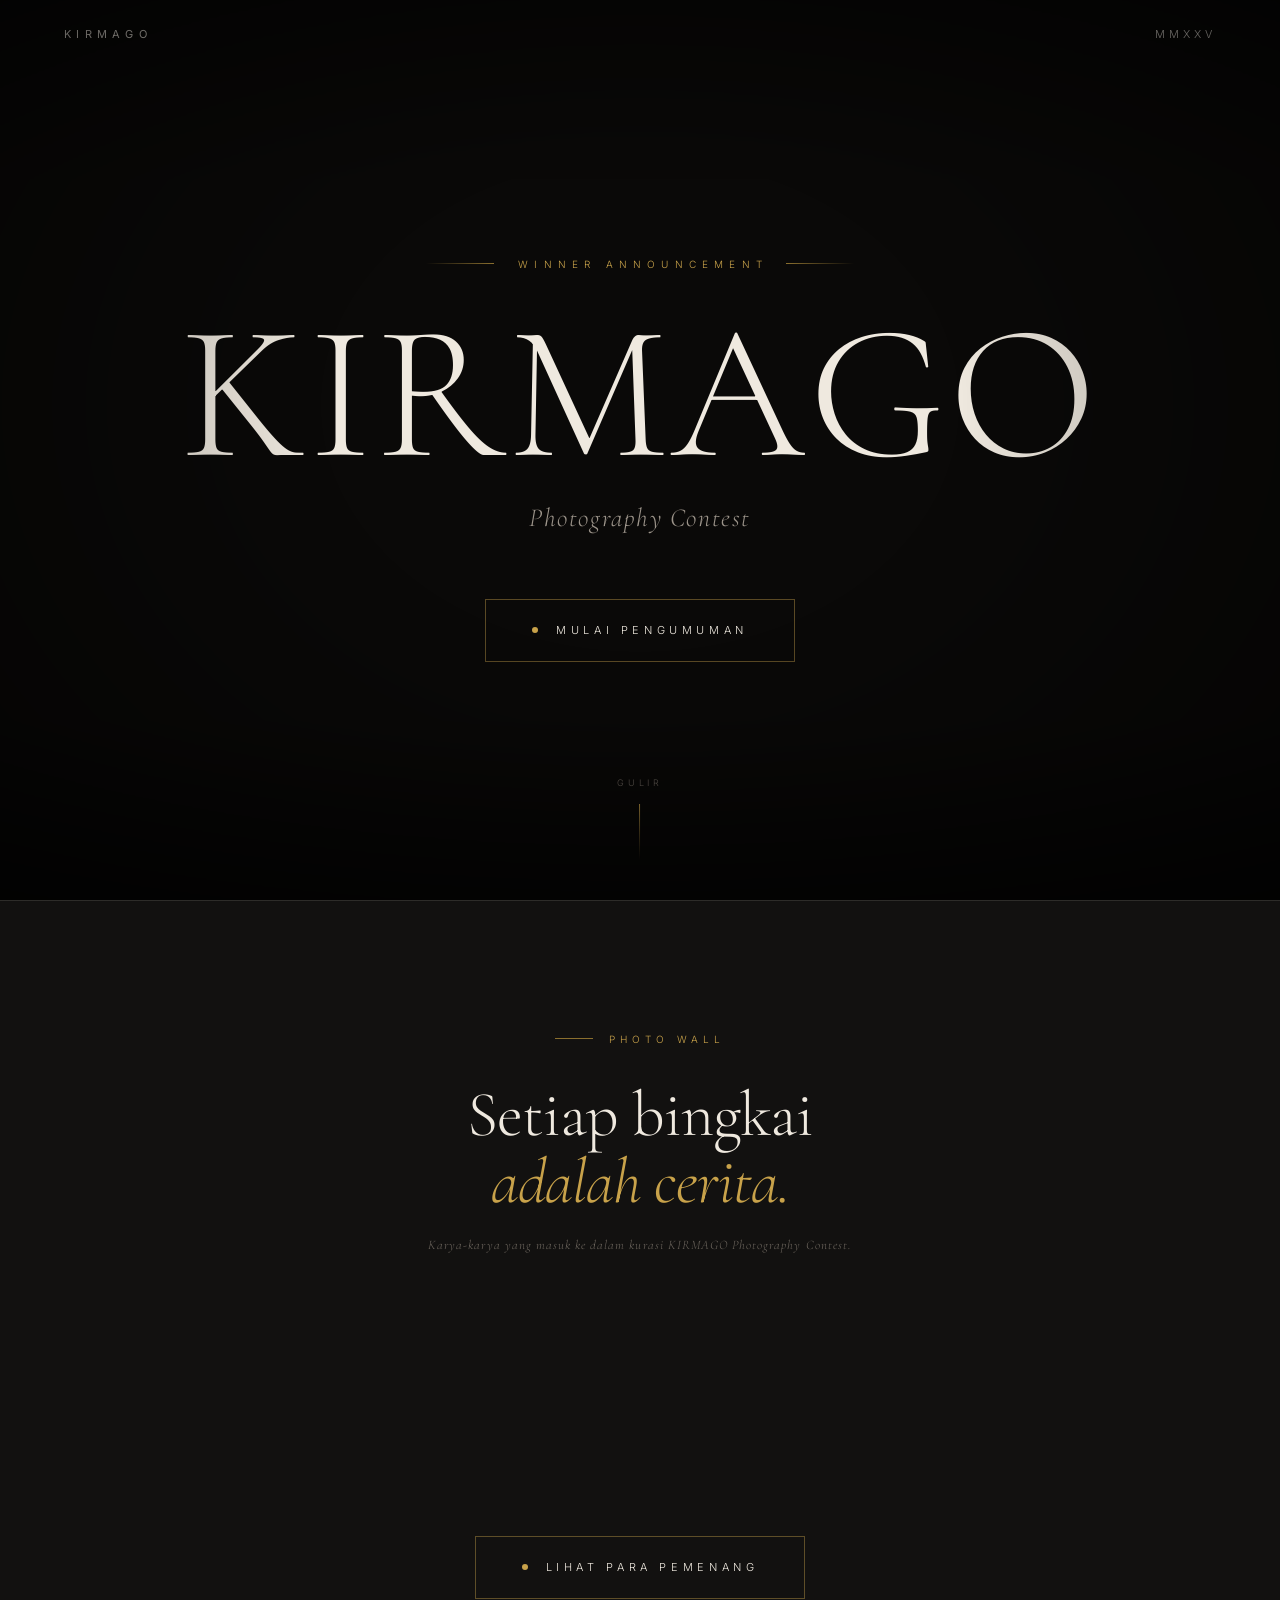
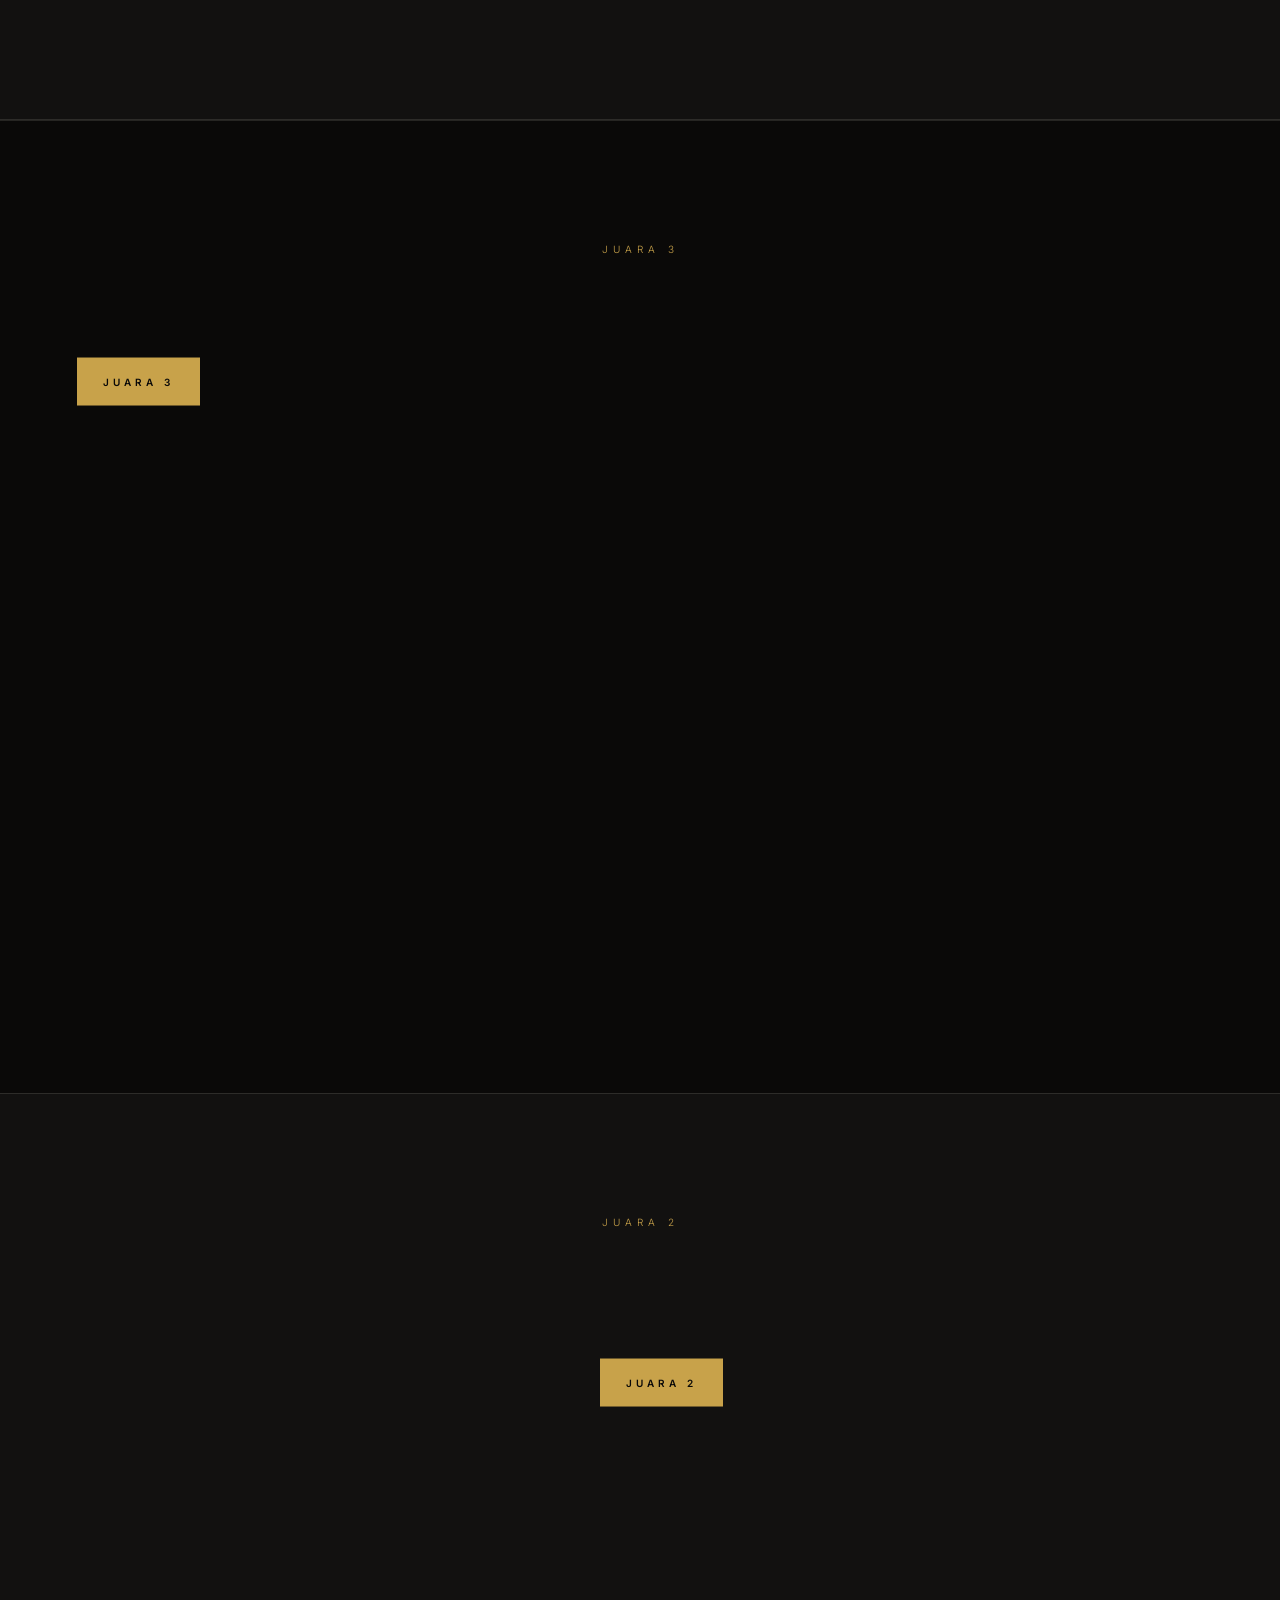
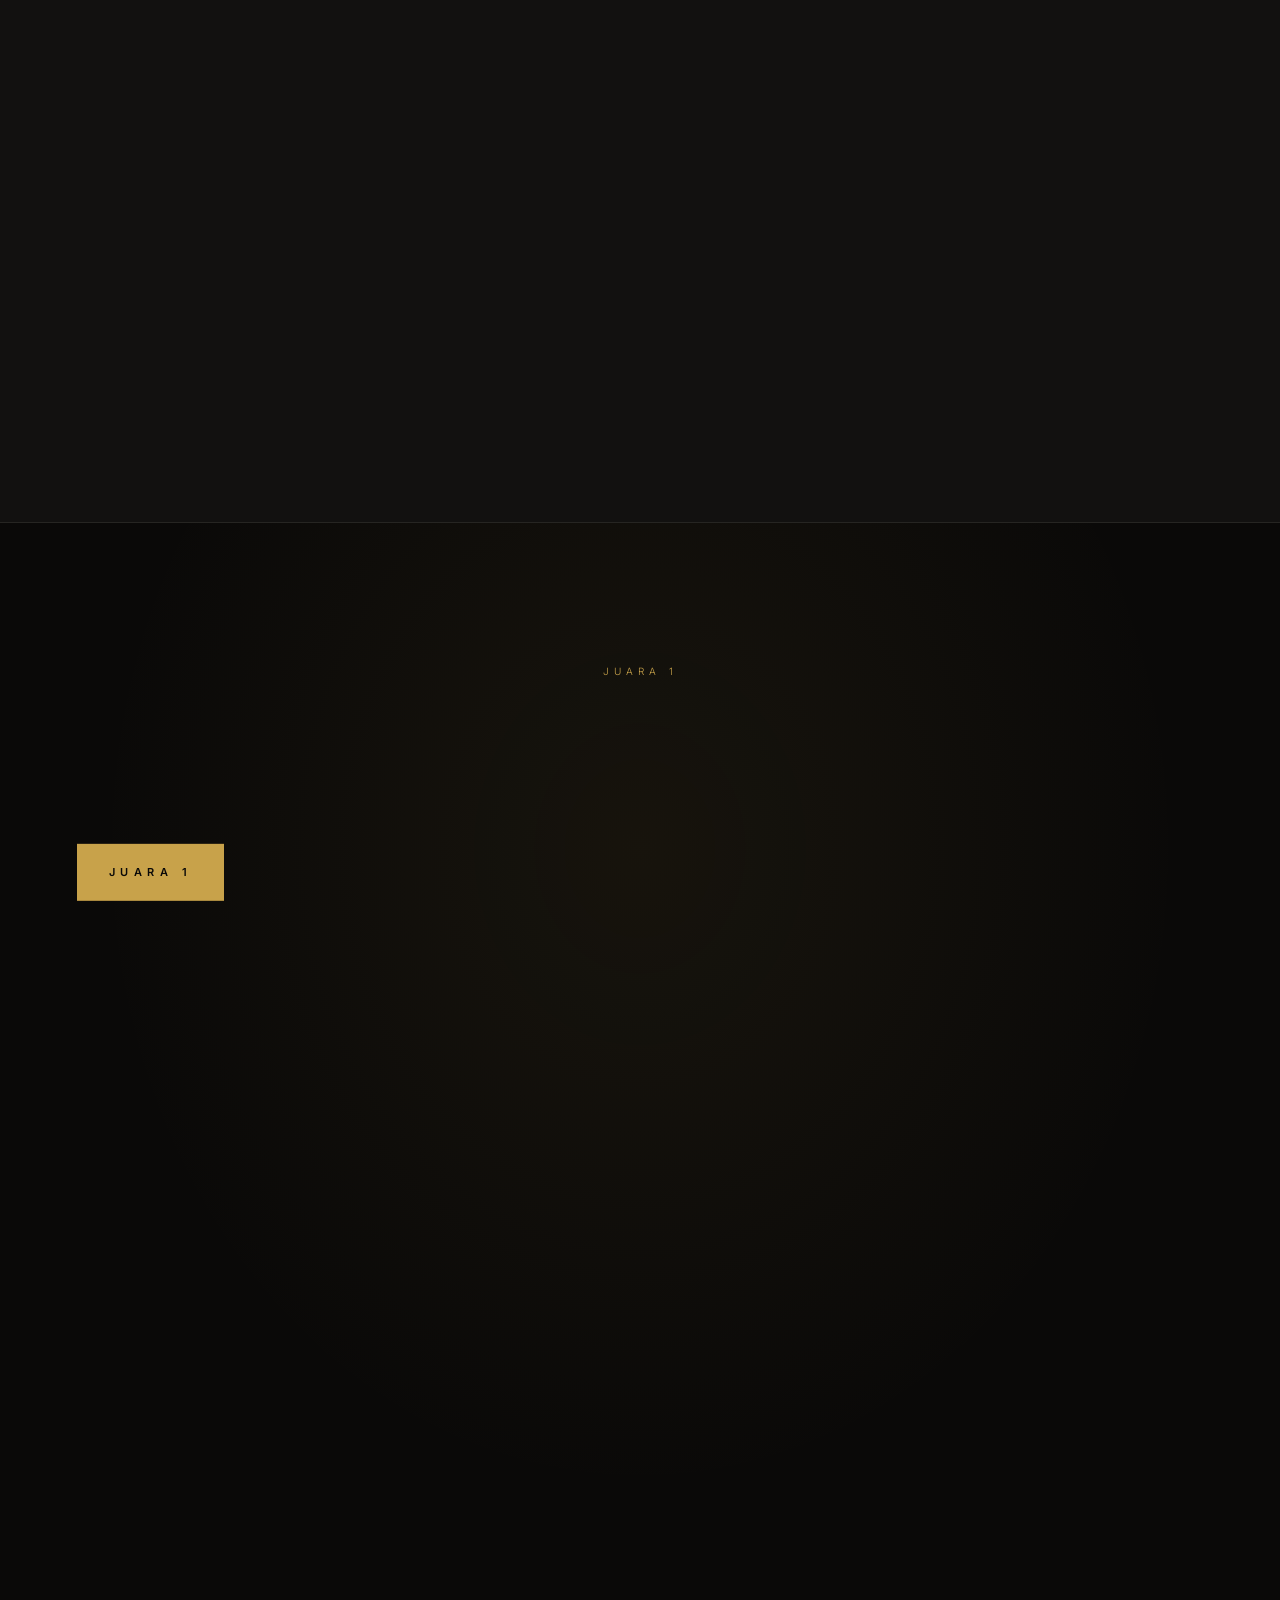
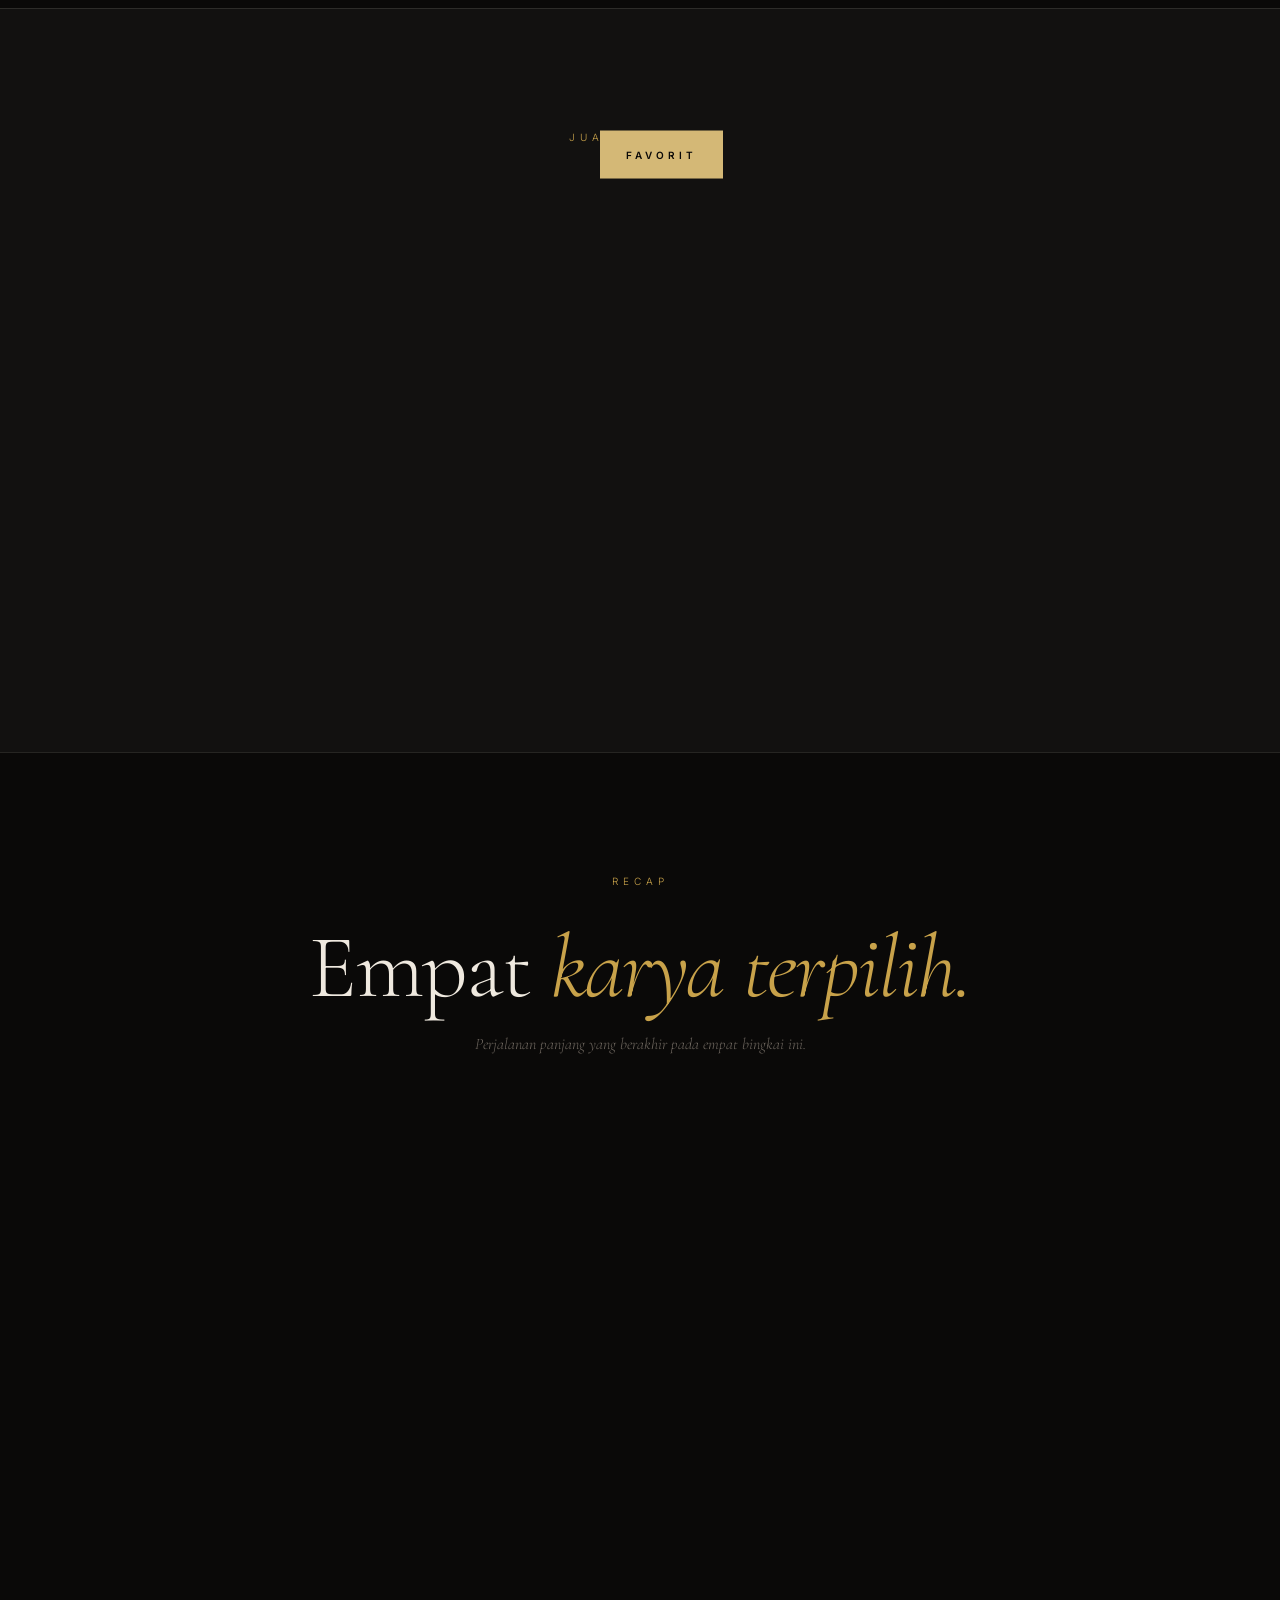
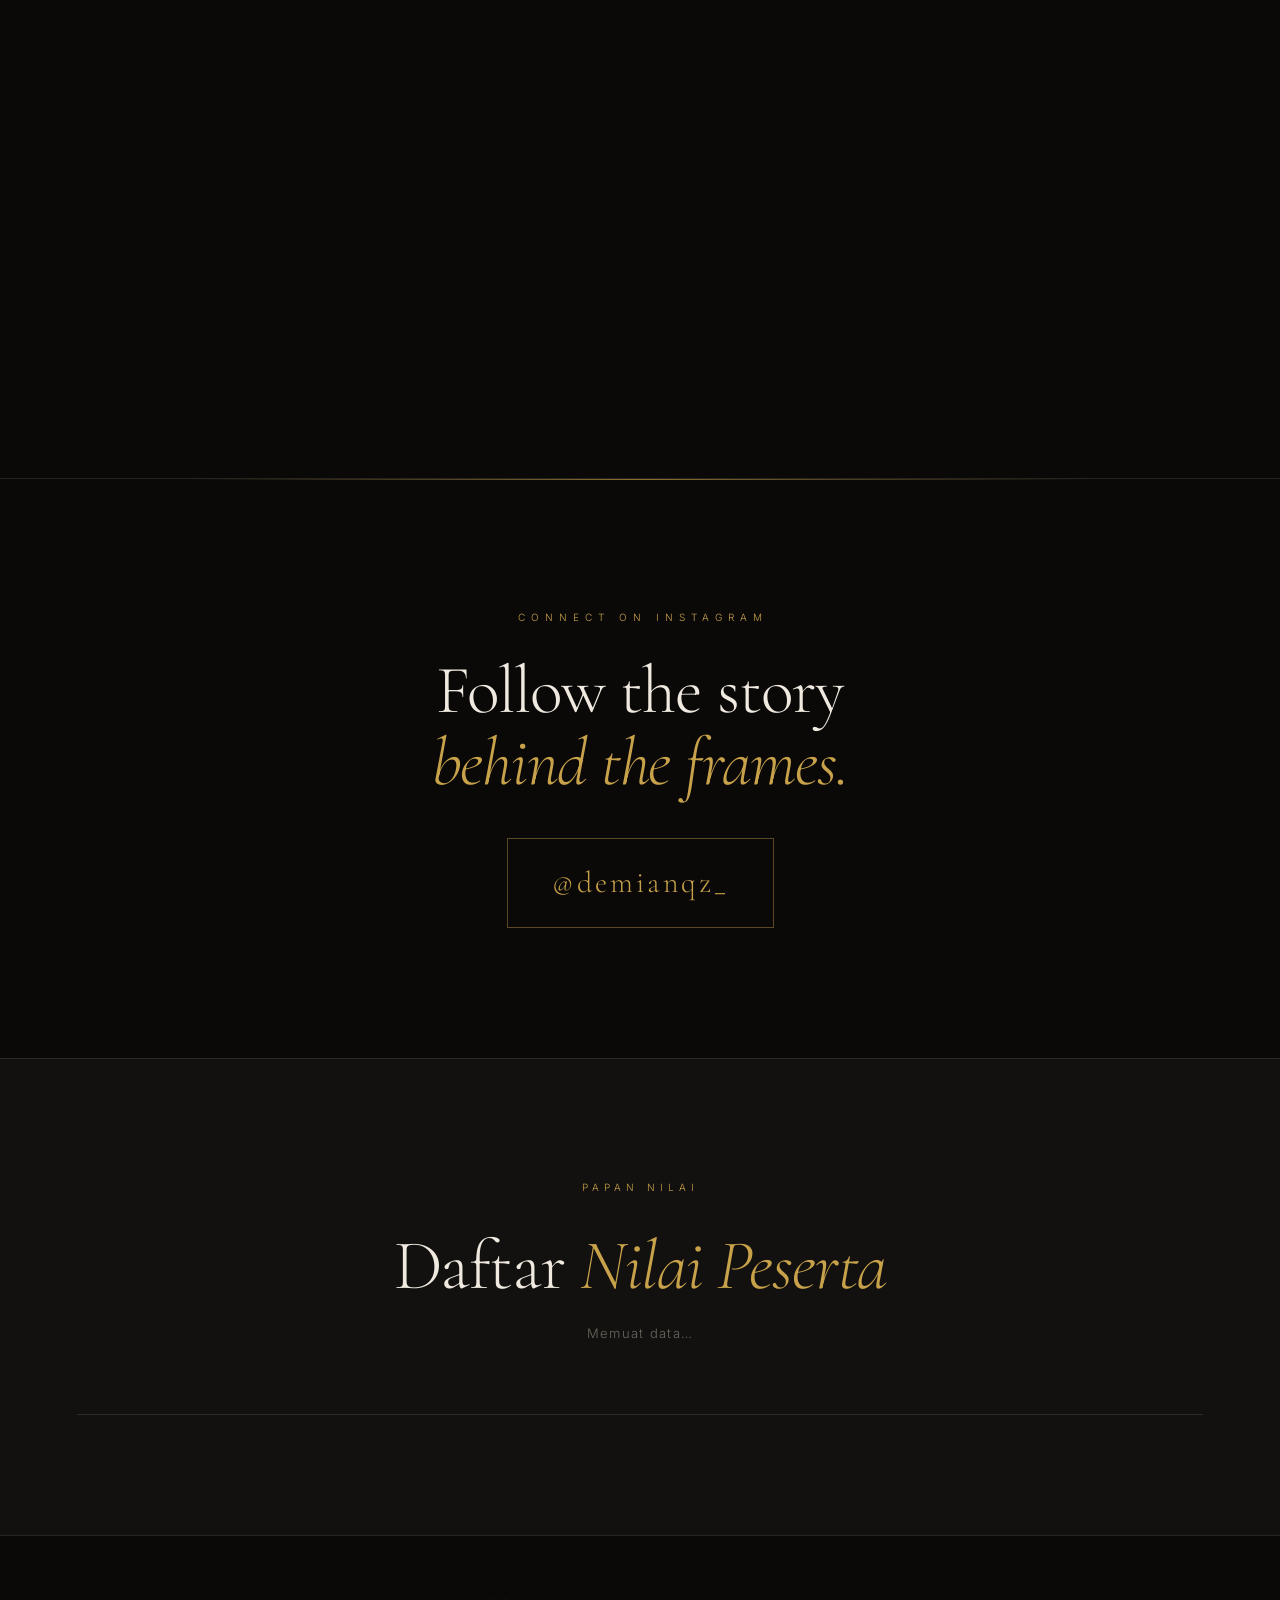
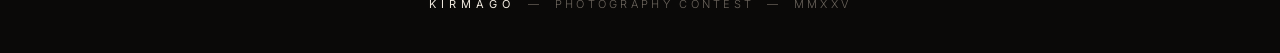
==== index.html @ 15b9a7e7 "Update index.html" ====
<!DOCTYPE html>
<html lang="id">
<head>
<meta charset="UTF-8">
<meta name="viewport" content="width=device-width, initial-scale=1.0">
<title>KIRMAGO Photography Contest — Winner Announcement</title>
<meta name="description" content="Pengumuman pemenang KIRMAGO Photography Contest.">
<link rel="preconnect" href="https://fonts.googleapis.com">
<link rel="preconnect" href="https://fonts.gstatic.com" crossorigin>
<link href="https://fonts.googleapis.com/css2?family=Cormorant+Garamond:ital,wght@0,300;0,400;0,500;0,600;1,300;1,400&family=Inter:wght@200;300;400;500&display=swap" rel="stylesheet">
<link rel="stylesheet" href="style.css">
</head>
<body>

<div class="progress" id="progress"></div>
<div class="vignette"></div>
<div class="grain"><canvas id="grainCanvas"></canvas></div>

<nav class="nav">
  <span class="nav__brand">Kirmago</span>
  <span class="nav__year">MMXXV</span>
</nav>

<!-- ============ HERO ============ -->
<header class="hero" id="hero">
  <div class="hero__bg">
    <img id="heroBg" src="" alt="" data-fallback>
  </div>
  <div class="hero__content">
    <div class="hero__kicker">Winner Announcement</div>
    <h1 class="hero__title">
      <span>K</span><span>I</span><span>R</span><span>M</span><span>A</span><span>G</span><span>O</span>
    </h1>
    <p class="hero__sub">Photography Contest</p>
    <button class="hero__cta" id="startBtn" type="button">
      <span class="hero__cta-dot"></span>
      Mulai Pengumuman
    </button>
  </div>
  <div class="hero__scroll">
    <span>Gulir</span>
    <div class="hero__scroll-line"></div>
  </div>
</header>

<!-- ============ PHOTO WALL ============ -->
<section class="photo-wall" id="photo-wall">
  <div class="photo-wall__head">
    <div class="eyebrow">Photo Wall</div>
    <h2>Setiap bingkai<br><em>adalah cerita.</em></h2>
    <p class="photo-wall__sub">Karya-karya yang masuk ke dalam kurasi KIRMAGO Photography Contest.</p>
  </div>

  <div class="photo-wall__rows">
    <div class="photo-wall__row photo-wall__row--left" id="row1"></div>
    <div class="photo-wall__row photo-wall__row--right" id="row2"></div>
    <div class="photo-wall__row photo-wall__row--left photo-wall__row--slow" id="row3"></div>
  </div>

  <div class="photo-wall__cta">
    <button class="hero__cta" id="continueBtn" type="button">
      <span class="hero__cta-dot"></span>
      Lihat Para Pemenang
    </button>
  </div>
</section>

<!-- ============ JUARA 3 ============ -->
<section class="reveal-section" id="juara-3">
  <div class="reveal-section__inner">
    <div class="eyebrow eyebrow--center">Juara 3</div>
    <article class="winner" data-winner>
      <div class="winner__media">
        <div class="winner__frame">
          <img id="imgJuara3" src="" alt="Karya Juara 3" data-fallback>
        </div>
        <div class="winner__badge">Juara 3</div>
        <div class="winner__ghost">03</div>
      </div>
      <div class="winner__body">
        <div class="winner__rank">Peringkat Ketiga</div>
        <h2 class="winner__name" id="nameJuara3">Selvi Ainur Rizma</h2>
        <p class="winner__title">Nilai <span class="winner__grade" id="gradeJuara3">A-</span></p>
        <h3 class="winner__story-title">"Manusia dan Lingkungan"</h3>
        <p class="winner__desc">
          Dari foto ini, kita dapat melihat hubungan antara manusia dan lingkungan.
          Kelompok siswa berada di depan bangunan sekolah dengan mengenakan pakaian
          seragam berwarna putih. Di sekitar mereka, terdapat tanaman hijau, bunga
          berwarna cerah, pepohonan, serta bangunan yang menjadi bagian dari
          lingkungan sekolah.
        </p>
        <p class="winner__desc">
          Kehadiran tanaman memberikan kesan asri di tengah aktivitas manusia.
          Namun, kendaraan bermotor dan permukaan jalan juga menunjukkan bahwa
          lingkungan terus digunakan untuk memenuhi kebutuhan manusia.
        </p>
        <p class="winner__desc">
          Foto ini mengingatkan kita bahwa manusia dan lingkungan saling berkaitan.
          Oleh karena itu, menjaga kebersihan, merawat tanaman, dan melestarikan
          lingkungan merupakan tanggung jawab bersama demi masa depan.
        </p>
      </div>
    </article>
  </div>
</section>

<!-- ============ JUARA 2 ============ -->
<section class="reveal-section reveal-section--alt" id="juara-2">
  <div class="reveal-section__inner">
    <div class="eyebrow eyebrow--center">Juara 2</div>
    <article class="winner winner--flip" data-winner>
      <div class="winner__media">
        <div class="winner__frame">
          <img id="imgJuara2" src="" alt="Karya Juara 2" data-fallback>
        </div>
        <div class="winner__badge">Juara 2</div>
        <div class="winner__ghost">02</div>
      </div>
      <div class="winner__body">
        <div class="winner__rank">Runner Up</div>
        <h2 class="winner__name" id="nameJuara2">Najma Asyfa</h2>
        <p class="winner__title">Nilai <span class="winner__grade" id="gradeJuara2">A</span></p>
        <h3 class="winner__story-title">"Jejak Budaya, Cahaya Harapan"</h3>
        <p class="winner__desc">
          Melihat foto ini, tercipta suasana sunyi yang seolah memisahkan kita
          dari kebisingan dunia luar. Walaupun tidak tampak sosok manusia di
          dalam bingkai, kehadiran sang perawat budaya terasa begitu kuat
          melalui penataan ruangan yang tersusun sangat rapi.
        </p>
        <p class="winner__desc">
          Kursi kosong yang menghadap ke depan seakan-akan mengajak siapa saja
          untuk duduk sejenak, melepas lelah, sambil mengapresiasi keindahan
          berbagai ornamen tradisional di dalam etalase.
        </p>
        <p class="winner__desc">
          Sementara itu, pendar cahaya terang yang menerobos masuk dari arah
          jendela melambangkan sebuah harapan yang senantiasa hidup: nilai-nilai
          luhur dan kekayaan budaya bangsa akan terus terjaga serta bersinar di
          tengah pesatnya arus modernisasi. Budaya tidak harus punah oleh
          perubahan zaman, tetapi dapat terus dijaga dan dikembangkan.
        </p>
      </div>
    </article>
  </div>
</section>

<!-- ============ JUARA 1 ============ -->
<section class="reveal-section reveal-section--grand" id="juara-1">
  <div class="reveal-section__inner">
    <div class="eyebrow eyebrow--center">Juara 1</div>
    <article class="winner winner--grand" data-winner>
      <div class="winner__media">
        <div class="winner__frame winner__frame--grand">
          <img id="imgJuara1" src="" alt="Karya Juara 1" data-fallback>
        </div>
        <div class="winner__badge winner__badge--grand">Juara 1</div>
        <div class="winner__ghost winner__ghost--grand">01</div>
      </div>
      <div class="winner__body">
        <div class="winner__rank winner__rank--grand">Pemenang Utama</div>
        <h2 class="winner__name winner__name--grand" id="nameJuara1">Irene Althafunnida</h2>
        <p class="winner__title">Nilai <span class="winner__grade" id="gradeJuara1">S+</span></p>
        <h3 class="winner__story-title">"Merawat Kehidupan"</h3>
        <p class="winner__desc">
          "Rawat aku, rawat aku," begitu kira-kira suara tanaman dalam candaan
          seorang bapak yang sedang merawatnya. Di balik candanya yang sederhana,
          tersimpan makna mendalam: setiap proses kehidupan membutuhkan perhatian
          dan kesabaran untuk terus tumbuh.
        </p>
        <p class="winner__desc">
          Merawat bukan sekadar menanam dan menunggu hasil, melainkan tentang
          ketekunan menjaga kehidupan, bahkan ketika hasilnya belum terlihat.
        </p>
        <p class="winner__desc">
          Tanaman memang tak bisa berbicara. Namun, dari tangan yang merawatnya,
          kita belajar bahwa setiap kehidupan layak mendapatkan waktu, perhatian,
          dan kesempatan untuk tumbuh.
        </p>
        <p class="winner__desc">
          Sebab, kepedulian tidak selalu hadir melalui kata-kata besar, tetapi
          juga melalui tindakan sederhana yang menjaga kehidupan tetap tumbuh
          dan menghadirkan kehangatan antara sesama makhluk ciptaan Tuhan
          melalui interaksinya.
        </p>
      </div>
    </article>
  </div>
</section>

<!-- ============ JUARA FAVORIT (foto aja) ============ -->
<section class="reveal-section reveal-section--alt" id="juara-favorit">
  <div class="reveal-section__inner">
    <div class="eyebrow eyebrow--center">Juara Favorit</div>
    <article class="winner winner--flip" data-winner>
      <div class="winner__media">
        <div class="winner__frame">
          <img id="imgFavorit" src="" alt="Karya Juara Favorit" data-fallback>
        </div>
        <div class="winner__badge winner__badge--fav">Favorit</div>
        <div class="winner__ghost">★</div>
      </div>
      <div class="winner__body">
        <div class="winner__rank">Pilihan Favorit</div>
        <h2 class="winner__name" id="nameFavorit">Ursila Maulida</h2>
        <p class="winner__title">Nilai <span class="winner__grade" id="gradeFavorit">A-</span></p>
      </div>
    </article>
  </div>
</section>

<!-- ============ RECAP ============ -->
<section class="recap" id="recap">
  <div class="recap__inner">
    <div class="eyebrow eyebrow--center">Recap</div>
    <h2 class="section-title">Empat <em>karya terpilih.</em></h2>
    <p class="recap__sub">Perjalanan panjang yang berakhir pada empat bingkai ini.</p>

    <div class="recap__grid">
      <div class="recap__item" data-reveal>
        <div class="recap__img"><img id="recapImg3" src="" alt="Juara 3" data-fallback></div>
        <div class="recap__rank">Juara 3</div>
        <div class="recap__name" id="recapName3">Selvi Ainur Rizma</div>
        <div class="recap__title">Nilai A-</div>
      </div>

      <div class="recap__item" data-reveal>
        <div class="recap__img"><img id="recapImg2" src="" alt="Juara 2" data-fallback></div>
        <div class="recap__rank">Juara 2</div>
        <div class="recap__name" id="recapName2">Najma Asyfa</div>
        <div class="recap__title">Nilai A</div>
      </div>

      <div class="recap__item" data-reveal>
        <div class="recap__img"><img id="recapImg1" src="" alt="Juara 1" data-fallback></div>
        <div class="recap__rank">Juara 1</div>
        <div class="recap__name" id="recapName1">Irene Althafunnida</div>
        <div class="recap__title">Nilai S+</div>
      </div>

      <div class="recap__item" data-reveal>
        <div class="recap__img"><img id="recapImgFav" src="" alt="Juara Favorit" data-fallback></div>
        <div class="recap__rank">Favorit</div>
        <div class="recap__name" id="recapNameFav">Ursila Maulida</div>
        <div class="recap__title">Nilai A-</div>
      </div>
    </div>
  </div>
</section>

<!-- ============ CONNECT ON INSTAGRAM ============ -->
<section class="connect" id="connect">
  <div class="connect__inner">
    <div class="connect__kicker">Connect on Instagram</div>
    <h2 class="connect__title">Follow the story<br><em>behind the frames.</em></h2>
    <a class="connect__handle" href="https://www.instagram.com/demianqz_/" target="_blank" rel="noopener noreferrer">
      @demianqz_
    </a>
  </div>
</section>

<!-- ============ PAPAN NILAI ============ -->
<section class="scores" id="scores">
  <div class="scores__inner">
    <div class="scores__head">
      <div class="eyebrow eyebrow--center">Papan Nilai</div>
      <h2>Daftar <em>Nilai Peserta</em></h2>
      <p id="scoresCount">Memuat data…</p>
    </div>
    <div class="scores__grid" id="scoresGrid"></div>
  </div>
</section>

<footer class="footer">
  <strong>Kirmago</strong> &nbsp;—&nbsp; Photography Contest &nbsp;—&nbsp; MMXXV
</footer>

<script>
/* ============================================================
   KONFIGURASI FOTO — EDIT DI SINI
   ============================================================
   CARA AMBIL FILE_ID:
   1. Buka foto di Drive → klik kanan → Share → Copy link
   2. Link: https://drive.google.com/file/d/XXXXXX/view?usp=sharing
   3. Bagian XXXXXX adalah FILE_ID

   CEK CEPAT: buka di browser:
   https://drive.google.com/thumbnail?id=FILE_ID&sz=w1600
   Kalau foto muncul → benar. Kalau blank → salah/private.
   ============================================================ */

var CONFIG = {

  /* ---------- FOTO 4 PEMENANG ---------- */
  winners: {
    juara1:  { fileId: '1uRES7-1jUp_c5fKPz1BBPP5cFr-I0KGv', name: 'Irene Althafunnida', grade: 'S+' },
    juara2:  { fileId: '1PHR1WzxDUViS4N6XCPurAi8HJDfp26jV', name: 'Najma Asyfa',         grade: 'A'  },
    juara3:  { fileId: '1334-q2mpkVkw9Lj13e06acTOW1bjA7nC', name: 'Selvi Ainur Rizma',  grade: 'A-' },
    favorit: { fileId: '1ViHylm8M96a33KJueLLRmc-vNPkGOI0G', name: 'Ursila Maulida',     grade: 'A-' }
  },

  /* ---------- FOTO WALL (semua foto) ----------
     Tambahkan file ID foto peserta lain di array ini. */
  photoWall: [
    '1uRES7-1jUp_c5fKPz1BBPP5cFr-I0KGv',
    '1PHR1WzxDUViS4N6XCPurAi8HJDfp26jV',
    '1334-q2mpkVkw9Lj13e06acTOW1bjA7nC',
    '1ViHylm8M96a33KJueLLRmc-vNPkGOI0G'

    /* Tambahkan ID foto lain di sini, contoh:
    ,'FILE_ID_1'
    ,'FILE_ID_2'
    */
  ],

  /* ---------- HERO BACKGROUND ---------- */
  heroBgId: '1uRES7-1jUp_c5fKPz1BBPP5cFr-I0KGv'
};

/* ============================================================
   DATA NILAI PESERTA
   ============================================================ */
var SCORES = [
  { name: 'Irene Althafunnida', grade: 'S+', badge: 'Juara 1' },
  { name: 'Najma Asyfa',        grade: 'A',  badge: 'Juara 2' },
  { name: 'Selvi Ainur Rizma',  grade: 'A-', badge: 'Juara 3' },
  { name: 'Ursila Maulida',     grade: 'A-', badge: 'Favorit' },
  { name: 'Aira Alfina',     grade: 'C'  },
  { name: 'Ajeng Setia',     grade: 'C+' },
  { name: 'Alifah Najwa',    grade: 'C'  },
  { name: 'Annafs',          grade: 'C+' },
  { name: 'Aura Silvia',     grade: 'B-' },
  { name: 'Aurelio',         grade: 'C'  },
  { name: 'Bintang',         grade: 'B+' },
  { name: 'Calista Mahe',    grade: 'D'  },
  { name: 'Casey An',        grade: 'C-' },
  { name: 'Chandra',         grade: 'C+' },
  { name: 'Clara Vi',        grade: 'B'  },
  { name: 'Dania',           grade: 'D'  },
  { name: 'Dena Aninda',     grade: 'C+' },
  { name: 'Elvira Dwi',      grade: 'B+' },
  { name: 'Faizah Zai',      grade: 'B'  },
  { name: 'Fikri Adi',       grade: 'C-' },
  { name: 'Firda',           grade: 'B'  },
  { name: 'Gendis Wilujeng', grade: 'C'  },
  { name: 'Ghania N',        grade: 'B+' },
  { name: 'Gracella',        grade: 'C+' },
  { name: 'HilwatulF',       grade: 'D'  },
  { name: 'Hirzul Fa',       grade: 'D-' },
  { name: 'Kaila Marva',     grade: 'B'  },
  { name: 'Khanza F',        grade: 'B-' },
  { name: 'Kharera',         grade: 'C-' },
  { name: 'Lintang Najwa',   grade: 'B+' },
  { name: 'Masayu',          grade: 'C+' },
  { name: 'Nadira Zulfatur', grade: 'B-' },
  { name: 'Najwa Helmi',     grade: 'B'  },
  { name: 'Nayla Sa',        grade: 'B-' },
  { name: 'Ni Made',         grade: 'B'  },
  { name: 'Oceanic',         grade: 'D-' },
  { name: 'Octavia',         grade: 'B-' },
  { name: 'Putri',           grade: 'B+' },
  { name: 'Rachmad',         grade: 'B+' },
  { name: 'Rania Ur',        grade: 'C-' },
  { name: 'Reffy Anugra',    grade: 'C'  },
  { name: 'Safa Elys',       grade: 'B+' },
  { name: 'Safara A',        grade: 'C+' },
  { name: 'Sandrina',        grade: 'C-' },
  { name: 'Shyifa Imr',      grade: 'B-' },
  { name: 'Suryani W',       grade: 'C'  },
  { name: 'Unyike Lintag',   grade: 'C+' },
  { name: 'Yuliyana',        grade: 'B+' },
  { name: 'Zahra Dify',      grade: 'D'  },
  { name: 'Marizka',         grade: 'C+' },
  { name: 'Hilwa',           grade: 'B+' }
];

/* ============================================================
   HELPER
   ============================================================ */
(function () {
  'use strict';

  function driveUrl(fileId, size) {
    size = size || 'w1600';
    return 'https://drive.google.com/thumbnail?id=' + fileId + '&sz=' + size;
  }

  function $(s) { return document.querySelector(s); }

  function setImg(el, fileId, size) {
    if (!el || !fileId) return;
    el.src = driveUrl(fileId, size);
  }

  /* ---------- ISI FOTO PEMENANG ---------- */
  var W = CONFIG.winners;

  setImg($('#imgJuara1'), W.juara1.fileId, 'w2000');
  setImg($('#imgJuara2'), W.juara2.fileId, 'w2000');
  setImg($('#imgJuara3'), W.juara3.fileId, 'w2000');
  setImg($('#imgFavorit'), W.favorit.fileId, 'w2000');

  setImg($('#recapImg1'), W.juara1.fileId, 'w1200');
  setImg($('#recapImg2'), W.juara2.fileId, 'w1200');
  setImg($('#recapImg3'), W.juara3.fileId, 'w1200');
  setImg($('#recapImgFav'), W.favorit.fileId, 'w1200');

  setImg($('#heroBg'), CONFIG.heroBgId, 'w2000');

  $('#nameJuara1').textContent = W.juara1.name;
  $('#nameJuara2').textContent = W.juara2.name;
  $('#nameJuara3').textContent = W.juara3.name;
  $('#nameFavorit').textContent = W.favorit.name;

  $('#gradeJuara1').textContent = W.juara1.grade;
  $('#gradeJuara2').textContent = W.juara2.grade;
  $('#gradeJuara3').textContent = W.juara3.grade;
  $('#gradeFavorit').textContent = W.favorit.grade;

  $('#recapName1').textContent = W.juara1.name;
  $('#recapName2').textContent = W.juara2.name;
  $('#recapName3').textContent = W.juara3.name;
  $('#recapNameFav').textContent = W.favorit.name;

  /* ---------- BUILD PHOTO WALL ---------- */
  (function buildPhotoWall() {
    var ids = CONFIG.photoWall || [];
    if (!ids.length) return;

    function makeRowHtml() {
      var html = '';
      for (var i = 0; i < ids.length; i++) {
        var url = driveUrl(ids[i], 'w800');
        html += '<div class="photo-wall__item">'
              + '<img src="' + url + '" alt="" loading="lazy" data-fallback>'
              + '</div>';
      }
      return html;
    }

    var rowHtml = makeRowHtml() + makeRowHtml();

    var row1 = $('#row1');
    var row2 = $('#row2');
    var row3 = $('#row3');

    if (row1) row1.innerHTML = rowHtml;
    if (row2) row2.innerHTML = rowHtml;
    if (row3) row3.innerHTML = rowHtml;
  })();

  /* ---------- BUILD SCORES ---------- */
  (function buildScores() {
    var grid = $('#scoresGrid');
    if (!grid) return;

    var countEl = $('#scoresCount');
    if (countEl) countEl.textContent = SCORES.length + ' peserta — hasil penilaian juri';

    function gradeClass(g) {
      var first = String(g).charAt(0);
      if (first === 'S') return 'grade-s';
      if (first === 'A') return 'grade-a';
      if (first === 'B') return 'grade-b';
      if (first === 'C') return 'grade-c';
      return 'grade-d';
    }

    function pad(n) {
      return n < 10 ? '0' + n : '' + n;
    }

    var html = '';
    for (var i = 0; i < SCORES.length; i++) {
      var s = SCORES[i];
      var isWinner = !!s.badge;
      var badge = s.badge
        ? ' <span class="score-item__badge">' + s.badge + '</span>'
        : '';
      html += '<div class="score-item' + (isWinner ? ' score-item--winner' : '') + '">'
            + '<span class="score-item__rank">' + pad(i + 1) + '</span>'
            + '<span class="score-item__name">' + s.name + badge + '</span>'
            + '<span class="score-item__grade ' + gradeClass(s.grade) + '">' + s.grade + '</span>'
            + '</div>';
    }
    grid.innerHTML = html;
  })();

  /* ---------- IMAGE FALLBACK ---------- */
  (function imageFallback() {
    var imgs = document.querySelectorAll('img[data-fallback]');
    Array.prototype.forEach.call(imgs, function (img) {
      img.addEventListener('error', function () {
        var parent = img.parentNode;
        if (!parent) return;
        if (parent.querySelector('.img-fallback')) return;
        var fb = document.createElement('div');
        fb.className = 'img-fallback';
        fb.textContent = 'Foto belum tersedia';
        parent.appendChild(fb);
        img.style.display = 'none';
      }, { once: true });
    });
  })();

  /* ---------- GRAIN ---------- */
 _img"><img id="recapImg3" src="" alt="Juara 3" data-fallback></div>
        <div class="recap__rank">Juara 3</div>
        <div class="recap__name" id="recapName3">Selvi Ain</div>
        <div class="recap__title">Nilai A-</div>
      </div>

      <div class="recap__item" data-reveal>
        <div class="recap__img"><img id="recapImg2" src="" alt="Juara 2" data-fallback></div>
        <div class="recap__rank">Juara 2</div>
        <div class="recap__name" id="recapName2">Najma Asyfa</div>
        <div class="recap__title">Nilai A</div>
      </div>

      <div class="recap__item" data-reveal>
        <div class="recap__img"><img id="recapImg1" src="" alt="Juara 1" data-fallback></div>
        <div class="recap__rank">Juara 1</div>
        <div class="recap__name" id="recapName1">Irene Alth</div>
        <div class="recap__title">Nilai S+</div>
      </div>

      <div class="recap__item" data-reveal>
        <div class="recap__img"><img id="recapImgFav" src="" alt="Juara Favorit" data-fallback></div>
        <div class="recap__rank">Favorit</div>
        <div class="recap__name" id="recapNameFav">Ursila Maulida</div>
        <div class="recap__title">Nilai A-</div>
      </div>
    </div>
  </div>
</section>

<!-- ============ CONNECT ON INSTAGRAM ============ -->
<section class="connect" id="connect">
  <div class="connect__inner">
    <div class="connect__kicker">Connect on Instagram</div>
    <h2 class="connect__title">Follow the story<br><em>behind the frames.</em></h2>
    <a class="connect__handle" href="https://www.instagram.com/demianqz_/" target="_blank" rel="noopener noreferrer">
      @demianqz_
    </a>
  </div>
</section>

<!-- ============ PAPAN NILAI ============ -->
<section class="scores" id="scores">
  <div class="scores__inner">
    <div class="scores__head">
      <div class="eyebrow eyebrow--center">Papan Nilai</div>
      <h2>Daftar <em>Nilai Peserta</em></h2>
      <p id="scoresCount">Memuat data…</p>
    </div>
    <div class="scores__grid" id="scoresGrid"></div>
  </div>
</section>

<footer class="footer">
  <strong>Kirmago</strong> &nbsp;—&nbsp; Photography Contest &nbsp;—&nbsp; MMXXV
</footer>

<script>
/* ============================================================
   KONFIGURASI FOTO — EDIT DI SINI
   ============================================================
   CARA AMBIL FILE_ID:
   1. Buka foto di Drive → klik kanan → Share → Copy link
   2. Link: https://drive.google.com/file/d/XXXXXX/view?usp=sharing
   3. Bagian XXXXXX adalah FILE_ID

   CEK CEPAT: buka di browser:
   https://drive.google.com/thumbnail?id=FILE_ID&sz=w1600
   Kalau foto muncul → benar. Kalau blank → salah/private.

   ⚠️ Aku tidak bisa memverifikasi isi Drive kamu. File ID di bawah
   berasal dari percakapan sebelumnya + 3 link yang kamu kirim.
   VERIFIKASI SENDIRI sebelum upload ke production.
   ============================================================ */

var CONFIG = {

  /* ---------- FOTO 4 PEMENANG ---------- */
  winners: {
    juara1:  { fileId: '1L6PVEJZox7fPz5LNBftb06TmHbTrPHZg', name: 'Irene Alth',      grade: 'S+' },
    juara2:  { fileId: '1uRES7-1jUp_c5fKPz1BBPP5cFr-I0KGv', name: 'Najma Asyfa',     grade: 'A'  },
    juara3:  { fileId: '1J3Cb-ECMah8XgpnuPPrApyrL0pcskudR', name: 'Selvi Ain',       grade: 'A-' },
    favorit: { fileId: '1PHR1WzxDUViS4N6XCPurAi8HJDfp26jV', name: 'Ursila Maulida',  grade: 'A-' }
  },

  /* ---------- FOTO WALL (semua foto) ---------- */
  /* Tambahkan file ID foto peserta lain di array ini.
     Semakin banyak ID, semakin kaya photo wall-nya.
     Kalau cuma 5, ya yang tampil 5 (diulang-ulang). */
  photoWall: [
    '1L6PVEJZox7fPz5LNBftb06TmHbTrPHZg',
    '1uRES7-1jUp_c5fKPz1BBPP5cFr-I0KGv',
    '1J3Cb-ECMah8XgpnuPPrApyrL0pcskudR',
    '1PHR1WzxDUViS4N6XCPurAi8HJDfp26jV',
    '1334-q2mpkVkw9Lj13e06acTOW1bjA7nC'

    /* Tambahkan ID foto lain di sini, contoh:
    ,'FILE_ID_1'
    ,'FILE_ID_2'
    ,'FILE_ID_3'
    */
  ],

  /* ---------- HERO BACKGROUND ---------- */
  heroBgId: '1L6PVEJZox7fPz5LNBftb06TmHbTrPHZg'
};

/* ============================================================
   DATA NILAI PESERTA
   ============================================================ */
var SCORES = [
  { name: 'Irene Alth',      grade: 'S+', badge: 'Juara 1' },
  { name: 'Najma Asyfa',     grade: 'A',  badge: 'Juara 2' },
  { name: 'Selvi Ain',       grade: 'A-', badge: 'Juara 3' },
  { name: 'Ursila Maulida',  grade: 'A-', badge: 'Favorit' },
  { name: 'Aira Alfina',     grade: 'C'  },
  { name: 'Ajeng Setia',     grade: 'C+' },
  { name: 'Alifah Najwa',    grade: 'C'  },
  { name: 'Annafs',          grade: 'C+' },
  { name: 'Aura Silvia',     grade: 'B-' },
  { name: 'Aurelio',         grade: 'C'  },
  { name: 'Bintang',         grade: 'B+' },
  { name: 'Calista Mahe',    grade: 'D'  },
  { name: 'Casey An',        grade: 'C-' },
  { name: 'Chandra',         grade: 'C+' },
  { name: 'Clara Vi',        grade: 'B'  },
  { name: 'Dania',           grade: 'D'  },
  { name: 'Dena Aninda',     grade: 'C+' },
  { name: 'Elvira Dwi',      grade: 'B+' },
  { name: 'Faizah Zai',      grade: 'B'  },
  { name: 'Fikri Adi',       grade: 'C-' },
  { name: 'Firda',           grade: 'B'  },
  { name: 'Gendis Wilujeng', grade: 'C'  },
  { name: 'Ghania N',        grade: 'B+' },
  { name: 'Gracella',        grade: 'C+' },
  { name: 'HilwatulF',       grade: 'D'  },
  { name: 'Hirzul Fa',       grade: 'D-' },
  { name: 'Kaila Marva',     grade: 'B'  },
  { name: 'Khanza F',        grade: 'B-' },
  { name: 'Kharera',         grade: 'C-' },
  { name: 'Lintang Najwa',   grade: 'B+' },
  { name: 'Masayu',          grade: 'C+' },
  { name: 'Nadira Zulfatur', grade: 'B-' },
  { name: 'Najwa Helmi',     grade: 'B'  },
  { name: 'Nayla Sa',        grade: 'B-' },
  { name: 'Ni Made',         grade: 'B'  },
  { name: 'Oceanic',         grade: 'D-' },
  { name: 'Octavia',         grade: 'B-' },
  { name: 'Putri',           grade: 'B+' },
  { name: 'Rachmad',         grade: 'B+' },
  { name: 'Rania Ur',        grade: 'C-' },
  { name: 'Reffy Anugra',    grade: 'C'  },
  { name: 'Safa Elys',       grade: 'B+' },
  { name: 'Safara A',        grade: 'C+' },
  { name: 'Sandrina',        grade: 'C-' },
  { name: 'Shyifa Imr',      grade: 'B-' },
  { name: 'Suryani W',       grade: 'C'  },
  { name: 'Unyike Lintag',   grade: 'C+' },
  { name: 'Yuliyana',        grade: 'B+' },
  { name: 'Zahra Dify',      grade: 'D'  },
  { name: 'Marizka',         grade: 'C+' },
  { name: 'Hilwa',           grade: 'B+' }
];

/* ============================================================
   HELPER
   ============================================================ */
(function () {
  'use strict';

  function driveUrl(fileId, size) {
    size = size || 'w1600';
    return 'https://drive.google.com/thumbnail?id=' + fileId + '&sz=' + size;
  }

  function $(s) { return document.querySelector(s); }

  function setImg(el, fileId, size) {
    if (!el || !fileId) return;
    el.src = driveUrl(fileId, size);
  }

  /* ---------- ISI FOTO PEMENANG ---------- */
  var W = CONFIG.winners;

  setImg($('#imgJuara1'), W.juara1.fileId, 'w2000');
  setImg($('#imgJuara2'), W.juara2.fileId, 'w2000');
  setImg($('#imgJuara3'), W.juara3.fileId, 'w2000');
  setImg($('#imgFavorit'), W.favorit.fileId, 'w2000');

  setImg($('#recapImg1'), W.juara1.fileId, 'w1200');
  setImg($('#recapImg2'), W.juara2.fileId, 'w1200');
  setImg($('#recapImg3'), W.juara3.fileId, 'w1200');
  setImg($('#recapImgFav'), W.favorit.fileId, 'w1200');

  setImg($('#heroBg'), CONFIG.heroBgId, 'w2000');

  $('#nameJuara1').textContent = W.juara1.name;
  $('#nameJuara2').textContent = W.juara2.name;
  $('#nameJuara3').textContent = W.juara3.name;
  $('#nameFavorit').textContent = W.favorit.name;

  $('#gradeJuara1').textContent = W.juara1.grade;
  $('#gradeJuara2').textContent = W.juara2.grade;
  $('#gradeJuara3').textContent = W.juara3.grade;
  $('#gradeFavorit').textContent = W.favorit.grade;

  $('#recapName1').textContent = W.juara1.name;
  $('#recapName2').textContent = W.juara2.name;
  $('#recapName3').textContent = W.juara3.name;
  $('#recapNameFav').textContent = W.favorit.name;

  /* ---------- BUILD PHOTO WALL ---------- */
  (function buildPhotoWall() {
    var ids = CONFIG.photoWall || [];
    if (!ids.length) return;

    function makeRowHtml() {
      var html = '';
      for (var i = 0; i < ids.length; i++) {
        var url = driveUrl(ids[i], 'w800');
        html += '<div class="photo-wall__item">'
              + '<img src="' + url + '" alt="" loading="lazy" data-fallback>'
              + '</div>';
      }
      return html;
    }

    // Duplicate content for seamless loop
    var rowHtml = makeRowHtml() + makeRowHtml();

    var row1 = $('#row1');
    var row2 = $('#row2');
    var row3 = $('#row3');

    if (row1) row1.innerHTML = rowHtml;
    if (row2) row2.innerHTML = rowHtml;
    if (row3) row3.innerHTML = rowHtml;
  })();

  /* ---------- BUILD SCORES ---------- */
  (function buildScores() {
    var grid = $('#scoresGrid');
    if (!grid) return;

    var countEl = $('#scoresCount');
    if (countEl) countEl.textContent = SCORES.length + ' peserta — hasil penilaian juri';

    function gradeClass(g) {
      var first = String(g).charAt(0);
      if (first === 'S') return 'grade-s';
      if (first === 'A') return 'grade-a';
      if (first === 'B') return 'grade-b';
      if (first === 'C') return 'grade-c';
      return 'grade-d';
    }

    function pad(n) {
      return n < 10 ? '0' + n : '' + n;
    }

    var html = '';
    for (var i = 0; i < SCORES.length; i++) {
      var s = SCORES[i];
      var isWinner = !!s.badge;
      var badge = s.badge
        ? ' <span class="score-item__badge">' + s.badge + '</span>'
        : '';
      html += '<div class="score-item' + (isWinner ? ' score-item--winner' : '') + '">'
            + '<span class="score-item__rank">' + pad(i + 1) + '</span>'
            + '<span class="score-item__name">' + s.name + badge + '</span>'
            + '<span class="score-item__grade ' + gradeClass(s.grade) + '">' + s.grade + '</span>'
            + '</div>';
    }
    grid.innerHTML = html;
  })();

  /* ---------- IMAGE FALLBACK ---------- */
  (function imageFallback() {
    var imgs = document.querySelectorAll('img[data-fallback]');
    Array.prototype.forEach.call(imgs, function (img) {
      img.addEventListener('error', function () {
        var parent = img.parentNode;
        if (!parent) return;
        if (parent.querySelector('.img-fallback')) return;
        var fb = document.createElement('div');
        fb.className = 'img-fallback';
        fb.textContent = 'Foto belum tersedia';
        parent.appendChild(fb);
        img.style.display = 'none';
      }, { once: true });
    });
  })();

  /* ---------- GRAIN ---------- */
  (function grain() {
    try {
      var canvas = document.getElementById('grainCanvas');
      if (!canvas) return;
      var ctx = canvas.getContext('2d', { alpha: true });
      var W = 220, H = 220;
      canvas.width = W;
      canvas.height = H;
      var frames = [];
      for (var f = 0; f < 5; f++) {
        var imgData = ctx.createImageData(W, H);
        var d = imgData.data;
        for (var i = 0; i < d.length; i += 4) {
          var v = (Math.random() * 255) | 0;
          d[i] = d[i + 1] = d[i + 2] = v;
          d[i + 3] = 22;
        }
        frames.push(imgData);
      }
      var idx = 0, last = 0;
      var interval = 1000 / 14;
      function loop(t) {
        if (t - last >= interval) {
          last = t;
          idx = (idx + 1) % frames.length;
          ctx.putImageData(frames[idx], 0, 0);
        }
        requestAnimationFrame(loop);
      }
      requestAnimationFrame(loop);
    } catch (e) {}
  })();

  /* ---------- PROGRESS BAR ---------- */
  (function progress() {
    try {
      var bar = document.getElementById('progress');
      if (!bar) return;
      var raf = null;
      function update() {
        var h = document.documentElement.scrollHeight - window.innerHeight;
        var p = h > 0 ? (window.scrollY / h) * 100 : 0;
        bar.style.width = p + '%';
        raf = null;
      }
      window.addEventListener('scroll', function () {
        if (!raf) raf = requestAnimationFrame(update);
      }, { passive: true });
      update();
    } catch (e) {}
  })();

  /* ---------- SCROLL REVEAL ---------- */
  (function scrollReveal() {
    try {
      var targets = document.querySelectorAll('[data-reveal], [data-winner]');
      if ('IntersectionObserver' in window) {
        var io = new IntersectionObserver(function (entries) {
          entries.forEach(function (entry) {
            if (entry.isIntersecting) {
              entry.target.classList.add('is-in');
              io.unobserve(entry.target);
            }
          });
        }, { threshold: 0.15, rootMargin: '0px 0px -8% 0px' });
        Array.prototype.forEach.call(targets, function (el) { io.observe(el); });
      } else {
        Array.prototype.forEach.call(targets, function (el) {
          el.classList.add('is-in');
        });
      }
    } catch (e) {
      Array.prototype.forEach.call(
        document.querySelectorAll('[data-reveal], [data-winner]'),
        function (el) { el.classList.add('is-in'); }
      );
    }
  })();

  /* ---------- START BUTTON ---------- */
  (function startButton() {
    try {
      var btn = document.getElementById('startBtn');
      var wall = document.getElementById('photo-wall');
      if (btn && wall) {
        btn.addEventListener('click', function () {
          var y = wall.getBoundingClientRect().top + window.scrollY - 10;
          try { window.scrollTo({ top: y, behavior: 'smooth' }); }
          catch (err) { window.scrollTo(0, y); }
        });
      }
    } catch (e) {}
  })();

  /* ---------- CONTINUE BUTTON ---------- */
  (function continueButton() {
    try {
      var btn = document.getElementById('continueBtn');
      var target = document.getElementById('juara-3');
      if (btn && target) {
        btn.addEventListener('click', function () {
          var y = target.getBoundingClientRect().top + window.scrollY - 10;
          try { window.scrollTo({ top: y, behavior: 'smooth' }); }
          catch (err) { window.scrollTo(0, y); }
        });
      }
    } catch (e) {}
  })();

})();
</script>

</body>
</html>
---- style.css ----
/* ============================================================
   KIRMAGO PHOTOGRAPHY CONTEST — Winner Announcement
   ============================================================ */

*, *::before, *::after {
  box-sizing: border-box;
  margin: 0;
  padding: 0;
}

:root {
  --ink: #0a0908;
  --ink-2: #121110;
  --ink-3: #1a1817;
  --bone: #efe9df;
  --bone-dim: #9c948a;
  --bone-mid: #6d665e;
  --gold: #c8a24a;
  --gold-dim: #8a6f2e;
  --gold-soft: #d4b876;
  --line: rgba(239, 233, 223, 0.12);
  --serif: 'Cormorant Garamond', Georgia, serif;
  --sans: 'Inter', system-ui, -apple-system, sans-serif;
  --ease: cubic-bezier(0.22, 1, 0.36, 1);
  --ease-cine: cubic-bezier(0.7, 0, 0.2, 1);
}

html {
  scroll-behavior: smooth;
  -webkit-text-size-adjust: 100%;
}

body {
  background: var(--ink);
  color: var(--bone);
  font-family: var(--sans);
  font-weight: 300;
  line-height: 1.6;
  overflow-x: hidden;
  -webkit-font-smoothing: antialiased;
  text-rendering: optimizeLegibility;
}

img { display: block; max-width: 100%; }
a { color: inherit; text-decoration: none; }
button { font: inherit; color: inherit; }

::selection { background: var(--gold); color: var(--ink); }

::-webkit-scrollbar { width: 8px; }
::-webkit-scrollbar-track { background: var(--ink); }
::-webkit-scrollbar-thumb { background: #2a2724; }
::-webkit-scrollbar-thumb:hover { background: var(--gold-dim); }

/* ============ FILM LAYERS ============ */
.grain {
  position: fixed;
  inset: -50%;
  width: 200%;
  height: 200%;
  pointer-events: none;
  z-index: 9000;
  opacity: 0.5;
  mix-blend-mode: overlay;
}
.grain canvas { width: 100%; height: 100%; display: block; }

.vignette {
  position: fixed;
  inset: 0;
  pointer-events: none;
  z-index: 8999;
  background:
    radial-gradient(ellipse at 50% 45%, transparent 35%, rgba(0,0,0,0.55) 100%),
    linear-gradient(to bottom, rgba(0,0,0,0.3) 0%, transparent 20%, transparent 80%, rgba(0,0,0,0.5) 100%);
}

.progress {
  position: fixed;
  top: 0;
  left: 0;
  height: 1px;
  background: linear-gradient(90deg, var(--gold-dim), var(--gold));
  z-index: 800;
  width: 0%;
  box-shadow: 0 0 12px rgba(200, 162, 74, 0.5);
}

/* ============ NAV ============ */
.nav {
  position: fixed;
  top: 0;
  left: 0;
  right: 0;
  z-index: 600;
  display: flex;
  align-items: center;
  justify-content: space-between;
  padding: 26px 5vw;
  mix-blend-mode: difference;
  pointer-events: none;
}
.nav__brand,
.nav__year {
  font-size: 11px;
  text-transform: uppercase;
  color: var(--bone);
}
.nav__brand { letter-spacing: 0.48em; font-weight: 400; }
.nav__year { letter-spacing: 0.36em; }

/* ============ HERO ============ */
.hero {
  position: relative;
  min-height: 100vh;
  display: flex;
  flex-direction: column;
  justify-content: center;
  align-items: center;
  text-align: center;
  overflow: hidden;
  padding: 14vh 6vw 12vh;
}

.hero__bg {
  position: absolute;
  inset: 0;
  z-index: 0;
  overflow: hidden;
}
.hero__bg img {
  width: 100%;
  height: 100%;
  object-fit: cover;
  filter: grayscale(1) contrast(1.15) brightness(0.3);
  transform: scale(1.15);
  animation: kenburns 28s ease-in-out infinite alternate;
}
@keyframes kenburns {
  from { transform: scale(1.12); }
  to   { transform: scale(1.26) translate3d(-1.5%, -1.5%, 0); }
}
.hero__bg::after {
  content: '';
  position: absolute;
  inset: 0;
  background:
    radial-gradient(ellipse at 50% 55%, rgba(10,9,8,0.35) 0%, rgba(10,9,8,0.92) 78%),
    linear-gradient(to bottom, rgba(10,9,8,0.85), transparent 30%, transparent 60%, var(--ink) 100%);
}

.hero__content {
  position: relative;
  z-index: 2;
  width: 100%;
  max-width: 1200px;
}

.hero__kicker {
  font-size: 10px;
  letter-spacing: 0.62em;
  text-indent: 0.62em;
  text-transform: uppercase;
  color: var(--gold);
  margin-bottom: 40px;
  display: flex;
  align-items: center;
  justify-content: center;
  gap: 18px;
}
.hero__kicker::before,
.hero__kicker::after {
  content: '';
  width: clamp(24px, 7vw, 68px);
  height: 1px;
  background: linear-gradient(90deg, transparent, var(--gold-dim));
}
.hero__kicker::after {
  background: linear-gradient(90deg, var(--gold-dim), transparent);
}

.hero__title {
  font-family: var(--serif);
  font-weight: 300;
  font-size: clamp(52px, 15vw, 200px);
  line-height: 0.86;
  letter-spacing: 0.02em;
  color: var(--bone);
  display: flex;
  justify-content: center;
  flex-wrap: nowrap;
  margin-bottom: 6px;
}
.hero__title span {
  display: inline-block;
  animation: charIn 1.4s var(--ease) both;
}
.hero__title span:nth-child(1) { animation-delay: 0.2s; }
.hero__title span:nth-child(2) { animation-delay: 0.28s; }
.hero__title span:nth-child(3) { animation-delay: 0.36s; }
.hero__title span:nth-child(4) { animation-delay: 0.44s; }
.hero__title span:nth-child(5) { animation-delay: 0.52s; }
.hero__title span:nth-child(6) { animation-delay: 0.60s; }
.hero__title span:nth-child(7) { animation-delay: 0.68s; }
@keyframes charIn {
  from { transform: translateY(115%) rotate(4deg); opacity: 0; }
  to   { transform: translateY(0) rotate(0); opacity: 1; }
}

.hero__sub {
  font-family: var(--serif);
  font-style: italic;
  font-weight: 300;
  font-size: clamp(15px, 2.1vw, 26px);
  color: var(--bone-dim);
  letter-spacing: 0.06em;
  margin-top: 20px;
}

.hero__cta {
  margin-top: 60px;
  display: inline-flex;
  align-items: center;
  gap: 18px;
  padding: 22px 46px;
  border: 1px solid rgba(200, 162, 74, 0.42);
  background: transparent;
  color: var(--bone);
  font-size: 11px;
  letter-spacing: 0.42em;
  text-transform: uppercase;
  cursor: pointer;
  transition: color 0.6s, border-color 0.6s, background 0.6s;
}
.hero__cta:hover {
  background: var(--gold);
  color: var(--ink);
  border-color: var(--gold);
}
.hero__cta-dot {
  width: 6px;
  height: 6px;
  border-radius: 50%;
  background: var(--gold);
  transition: background 0.6s;
}
.hero__cta:hover .hero__cta-dot { background: var(--ink); }

.hero__scroll {
  position: absolute;
  bottom: 40px;
  left: 50%;
  transform: translateX(-50%);
  z-index: 3;
  display: flex;
  flex-direction: column;
  align-items: center;
  gap: 14px;
}
.hero__scroll span {
  font-size: 9px;
  letter-spacing: 0.42em;
  text-transform: uppercase;
  color: var(--bone-mid);
}
.hero__scroll-line {
  width: 1px;
  height: 56px;
  background: linear-gradient(to bottom, var(--gold), transparent);
  position: relative;
  overflow: hidden;
}
.hero__scroll-line::after {
  content: '';
  position: absolute;
  top: -56px;
  left: 0;
  width: 100%;
  height: 56px;
  background: var(--bone);
  animation: scrollCue 2.4s cubic-bezier(0.7, 0, 0.3, 1) infinite;
}
@keyframes scrollCue {
  0% { transform: translateY(0); }
  60%, 100% { transform: translateY(112px); }
}

/* ============ PHOTO WALL ============ */
.photo-wall {
  background: var(--ink-2);
  border-top: 1px solid var(--line);
  border-bottom: 1px solid var(--line);
  padding: 120px 0;
  overflow: hidden;
  position: relative;
}
.photo-wall__head {
  text-align: center;
  margin-bottom: 70px;
  padding: 0 6vw;
}
.eyebrow {
  display: inline-flex;
  align-items: center;
  gap: 16px;
  font-size: 10px;
  letter-spacing: 0.5em;
  text-transform: uppercase;
  color: var(--gold);
  margin-bottom: 34px;
}
.eyebrow::before {
  content: '';
  width: 38px;
  height: 1px;
  background: var(--gold-dim);
}
.eyebrow--center {
  display: flex;
  justify-content: center;
}
.eyebrow--center::before { display: none; }

.photo-wall__head h2 {
  font-family: var(--serif);
  font-weight: 300;
  font-size: clamp(30px, 5vw, 64px);
  line-height: 1.05;
  letter-spacing: -0.015em;
}
.photo-wall__head h2 em { font-style: italic; color: var(--gold); }
.photo-wall__sub {
  margin-top: 20px;
  color: var(--bone-mid);
  font-size: 13px;
  letter-spacing: 0.08em;
  font-family: var(--serif);
  font-style: italic;
}

.photo-wall__rows {
  display: flex;
  flex-direction: column;
  gap: 20px;
  overflow: hidden;
  padding: 20px 0;
  mask-image: linear-gradient(90deg, transparent, black 8%, black 92%, transparent);
  -webkit-mask-image: linear-gradient(90deg, transparent, black 8%, black 92%, transparent);
}

.photo-wall__row {
  display: flex;
  gap: 20px;
  width: max-content;
  will-change: transform;
  animation: marquee-left 70s linear infinite;
}
.photo-wall__row--right { animation-name: marquee-right; }
.photo-wall__row--slow { animation-duration: 95s; }
.photo-wall__row:hover { animation-play-state: paused; }

.photo-wall__item {
  flex-shrink: 0;
  width: 260px;
  aspect-ratio: 3 / 4;
  overflow: hidden;
  background: var(--ink-3);
  position: relative;
  transition: transform 0.6s var(--ease);
}
.photo-wall__item img {
  width: 100%;
  height: 100%;
  object-fit: cover;
  filter: grayscale(0.7) brightness(0.75);
  transition: transform 1.4s var(--ease), filter 0.9s ease;
}
.photo-wall__item:hover img {
  transform: scale(1.08);
  filter: grayscale(0) brightness(1);
}
.photo-wall__item:nth-child(2n) { transform: rotate(-1.2deg); }
.photo-wall__item:nth-child(3n) { transform: rotate(1.5deg); }
.photo-wall__item:nth-child(5n) { transform: rotate(-0.8deg); }

@keyframes marquee-left {
  from { transform: translateX(0); }
  to   { transform: translateX(-50%); }
}
@keyframes marquee-right {
  from { transform: translateX(-50%); }
  to   { transform: translateX(0); }
}

.photo-wall__cta {
  text-align: center;
  margin-top: 70px;
  padding: 0 6vw;
}

@media (max-width: 700px) {
  .photo-wall__item { width: 180px; }
  .photo-wall__row { gap: 14px; }
  .photo-wall__rows { gap: 14px; }
}

/* ============ REVEAL SECTIONS ============ */
.reveal-section {
  background: var(--ink);
  padding: 120px 6vw;
  border-top: 1px solid var(--line);
  position: relative;
}
.reveal-section--alt { background: var(--ink-2); }
.reveal-section--grand {
  background:
    radial-gradient(ellipse at 50% 30%, rgba(200, 162, 74, 0.07), transparent 60%),
    var(--ink);
  padding: 140px 6vw;
}
.reveal-section__inner {
  max-width: 1200px;
  margin: 0 auto;
}

.winner {
  display: grid;
  grid-template-columns: 1.15fr 0.85fr;
  gap: clamp(30px, 6vw, 90px);
  align-items: center;
}
.winner--flip { direction: rtl; }
.winner--flip > * { direction: ltr; }

.winner__media { position: relative; }

.winner__frame {
  position: relative;
  overflow: hidden;
  aspect-ratio: 4 / 3;
  background: var(--ink-3);
  clip-path: inset(0 0 100% 0);
  transition: clip-path 1.6s var(--ease-cine);
}
.winner.is-in .winner__frame { clip-path: inset(0 0 0 0); }

.winner__frame::before {
  content: '';
  position: absolute;
  inset: 0;
  z-index: 3;
  pointer-events: none;
  background: linear-gradient(105deg, transparent 30%, rgba(239, 233, 223, 0.22) 50%, transparent 70%);
  transform: translateX(-120%);
  transition: transform 1.8s var(--ease) 0.4s;
}
.winner.is-in .winner__frame::before { transform: translateX(120%); }

.winner__frame img {
  width: 100%;
  height: 100%;
  object-fit: cover;
  object-position: center;
  transform: scale(1.5);
  filter: grayscale(1) contrast(1.1) brightness(0.85);
  transition: transform 2.2s var(--ease-cine), filter 1.6s ease;
}
.winner.is-in .winner__frame img {
  transform: scale(1.02);
  filter: grayscale(0) contrast(1.05) brightness(1);
}
.winner__frame:hover img {
  transform: scale(1.06);
  transition: transform 1s ease;
}

.winner__frame--grand {
  aspect-ratio: 16 / 10;
}

.winner__badge {
  position: absolute;
  top: 0;
  left: 0;
  z-index: 5;
  padding: 16px 26px;
  background: var(--gold);
  color: var(--ink);
  font-size: 10px;
  letter-spacing: 0.4em;
  text-transform: uppercase;
  font-weight: 600;
  transform: translateY(-101%);
  transition: transform 1.1s var(--ease-cine) 1s;
}
.winner.is-in .winner__badge { transform: translateY(0); }

.winner__badge--grand {
  padding: 20px 32px;
  font-size: 11px;
  letter-spacing: 0.5em;
}
.winner__badge--fav {
  background: var(--gold-soft);
}

.winner__ghost {
  position: absolute;
  right: -0.05em;
  bottom: -0.24em;
  z-index: 4;
  font-family: var(--serif);
  font-size: clamp(80px, 14vw, 200px);
  line-height: 0.7;
  color: transparent;
  -webkit-text-stroke: 1px rgba(239, 233, 223, 0.18);
  pointer-events: none;
  user-select: none;
  opacity: 0;
  transform: translateY(40px) scale(0.9);
  transition: opacity 1.4s ease 0.7s, transform 1.4s ease 0.7s;
}
.winner.is-in .winner__ghost { opacity: 1; transform: translateY(0) scale(1); }
.winner__ghost--grand {
  font-size: clamp(100px, 18vw, 260px);
  -webkit-text-stroke: 1px rgba(200, 162, 74, 0.35);
}

.winner__body { position: relative; }

.winner__rank {
  display: inline-flex;
  align-items: center;
  gap: 14px;
  font-size: 10px;
  letter-spacing: 0.5em;
  text-transform: uppercase;
  color: var(--gold);
  margin-bottom: 24px;
  opacity: 0;
  transform: translateY(20px);
  transition: opacity 1s ease 0.4s, transform 1s ease 0.4s;
}
.winner__rank::before {
  content: '';
  width: 30px;
  height: 1px;
  background: var(--gold-dim);
}
.winner.is-in .winner__rank { opacity: 1; transform: none; }
.winner__rank--grand { color: var(--gold-soft); }

.winner__name {
  font-family: var(--serif);
  font-weight: 300;
  font-size: clamp(32px, 4.8vw, 64px);
  line-height: 1.02;
  letter-spacing: -0.015em;
  margin-bottom: 14px;
  opacity: 0;
  transform: translateY(30px);
  transition: opacity 1.1s ease 0.55s, transform 1.1s ease 0.55s;
}
.winner.is-in .winner__name { opacity: 1; transform: none; }
.winner__name--grand {
  font-size: clamp(40px, 6vw, 82px);
}

.winner__title {
  font-family: var(--serif);
  font-style: italic;
  font-size: clamp(17px, 2.1vw, 26px);
  color: var(--bone-dim);
  letter-spacing: 0.02em;
  margin-bottom: 24px;
  opacity: 0;
  transform: translateY(24px);
  transition: opacity 1.1s ease 0.7s, transform 1.1s ease 0.7s;
}
.winner.is-in .winner__title { opacity: 1; transform: none; }
.winner__grade {
  color: var(--gold);
  font-style: normal;
  font-weight: 500;
}

.winner__story-title {
  font-family: var(--serif);
  font-weight: 400;
  font-style: italic;
  font-size: clamp(18px, 2.3vw, 28px);
  color: var(--gold);
  letter-spacing: 0.02em;
  margin-bottom: 20px;
  opacity: 0;
  transform: translateY(24px);
  transition: opacity 1.1s ease 0.8s, transform 1.1s ease 0.8s;
}
.winner.is-in .winner__story-title { opacity: 1; transform: none; }

.winner__desc {
  color: var(--bone-dim);
  font-size: 14.5px;
  line-height: 1.9;
  max-width: 52ch;
  letter-spacing: 0.015em;
  margin-bottom: 18px;
  opacity: 0;
  transform: translateY(20px);
  transition: opacity 1.1s ease 0.9s, transform 1.1s ease 0.9s;
}
.winner__desc:last-child { margin-bottom: 0; }
.winner.is-in .winner__desc { opacity: 1; transform: none; }
.winner__desc code {
  font-family: ui-monospace, SFMono-Regular, Menlo, monospace;
  font-size: 0.9em;
  color: var(--gold);
  background: rgba(200, 162, 74, 0.08);
  padding: 1px 6px;
}

@media (max-width: 900px) {
  .winner {
    grid-template-columns: 1fr;
    gap: 34px;
  }
  .winner--flip { direction: ltr; }
  .reveal-section { padding: 90px 6vw; }
}

/* ============ RECAP ============ */
.recap {
  background: var(--ink-2);
  border-top: 1px solid var(--line);
  padding: 120px 6vw 100px;
  text-align: center;
}
.recap__inner { max-width: 1200px; margin: 0 auto; }
.recap__sub {
  color: var(--bone-mid);
  font-family: var(--serif);
  font-style: italic;
  font-size: 16px;
  margin-bottom: 70px;
}

.section-title {
  font-family: var(--serif);
  font-weight: 300;
  font-size: clamp(34px, 7vw, 90px);
  line-height: 1;
  letter-spacing: -0.02em;
  margin-bottom: 20px;
}
.section-title em { font-style: italic; color: var(--gold); }

.recap__grid {
  display: grid;
  grid-template-columns: repeat(4, 1fr);
  gap: 24px;
  margin: 0 auto;
}
.recap__item {
  text-align: center;
  opacity: 0;
  transform: translateY(30px);
  transition: opacity 1.1s ease, transform 1.1s var(--ease);
}
.recap__item.is-in { opacity: 1; transform: none; }
.recap__img {
  position: relative;
  overflow: hidden;
  aspect-ratio: 4 / 3;
  background: var(--ink-3);
  margin-bottom: 22px;
}
.recap__img img {
  width: 100%;
  height: 100%;
  object-fit: cover;
  filter: grayscale(0.3);
  transition: transform 1s ease, filter 0.8s ease;
}
.recap__item:hover .recap__img img {
  transform: scale(1.05);
  filter: grayscale(0);
}
.recap__rank {
  font-size: 10px;
  letter-spacing: 0.44em;
  text-transform: uppercase;
  color: var(--gold);
  margin-bottom: 12px;
}
.recap__name {
  font-family: var(--serif);
  font-weight: 300;
  font-size: 21px;
  letter-spacing: 0.01em;
  margin-bottom: 6px;
}
.recap__title {
  font-family: var(--serif);
  font-style: italic;
  font-size: 14px;
  color: var(--bone-dim);
}
@media (max-width: 900px) {
  .recap__grid { grid-template-columns: repeat(2, 1fr); }
}
@media (max-width: 520px) {
  .recap__grid { grid-template-columns: 1fr; }
}

/* ============ CONNECT ON INSTAGRAM ============ */
.connect {
  background: var(--ink);
  border-top: 1px solid var(--line);
  padding: 130px 6vw;
  text-align: center;
  position: relative;
  overflow: hidden;
}
.connect::before {
  content: '';
  position: absolute;
  top: 0;
  left: 50%;
  transform: translateX(-50%);
  width: min(900px, 90vw);
  height: 1px;
  background: linear-gradient(90deg, transparent, var(--gold-dim), transparent);
}
.connect__inner { max-width: 720px; margin: 0 auto; }
.connect__kicker {
  font-size: 10px;
  letter-spacing: 0.6em;
  text-indent: 0.6em;
  text-transform: uppercase;
  color: var(--gold);
  margin-bottom: 30px;
}
.connect__title {
  font-family: var(--serif);
  font-weight: 300;
  font-size: clamp(30px, 5.5vw, 68px);
  line-height: 1.05;
  letter-spacing: -0.015em;
  margin-bottom: 40px;
}
.connect__title em { font-style: italic; color: var(--gold); }
.connect__handle {
  display: inline-block;
  padding: 20px 44px;
  border: 1px solid rgba(200, 162, 74, 0.42);
  color: var(--gold);
  font-family: var(--serif);
  font-size: clamp(20px, 2.6vw, 30px);
  letter-spacing: 0.1em;
  transition: background 0.6s var(--ease), color 0.6s var(--ease), border-color 0.6s var(--ease);
}
.connect__handle:hover {
  background: var(--gold);
  color: var(--ink);
  border-color: var(--gold);
}

/* ============ PAPAN NILAI ============ */
.scores {
  background: var(--ink-2);
  border-top: 1px solid var(--line);
  padding: 120px 6vw;
}
.scores__inner { max-width: 1200px; margin: 0 auto; }
.scores__head {
  text-align: center;
  margin-bottom: 70px;
}
.scores__head h2 {
  font-family: var(--serif);
  font-weight: 300;
  font-size: clamp(30px, 5.5vw, 72px);
  line-height: 1.05;
  letter-spacing: -0.015em;
  margin-bottom: 20px;
}
.scores__head h2 em { font-style: italic; color: var(--gold); }
.scores__head p {
  color: var(--bone-mid);
  font-size: 13px;
  letter-spacing: 0.1em;
}

.scores__grid {
  display: grid;
  grid-template-columns: repeat(3, 1fr);
  gap: 0;
  border-top: 1px solid var(--line);
}

.score-item {
  display: grid;
  grid-template-columns: 32px 1fr auto;
  align-items: center;
  gap: 14px;
  padding: 16px 22px;
  border-bottom: 1px solid var(--line);
  transition: background 0.4s ease;
}
.score-item:hover { background: rgba(200, 162, 74, 0.05); }
.score-item__rank {
  font-family: var(--serif);
  font-size: 12px;
  color: var(--bone-mid);
  font-variant-numeric: tabular-nums;
}
.score-item__name {
  font-size: 13.5px;
  letter-spacing: 0.03em;
  color: var(--bone);
  overflow: hidden;
  text-overflow: ellipsis;
  white-space: nowrap;
}
.score-item__grade {
  font-family: var(--serif);
  font-size: 18px;
  font-weight: 500;
  letter-spacing: 0.02em;
  font-variant-numeric: tabular-nums;
}

.grade-s { color: var(--gold); }
.grade-a { color: var(--gold-soft); }
.grade-b { color: var(--bone); }
.grade-c { color: var(--bone-dim); }
.grade-d { color: var(--bone-mid); }

.score-item--winner {
  background: linear-gradient(90deg, rgba(200, 162, 74, 0.1) 0%, transparent 100%);
  border-left: 2px solid var(--gold);
}
.score-item--winner .score-item__name {
  color: var(--gold);
  fontld-dim);
}
.winner.is-in .winner__rank { opacity: 1; transform: none; }

.winner__name {
  font-family: var(--serif);
  font-weight: 300;
  font-size: clamp(32px, 4.8vw, 64px);
  line-height: 1.02;
  letter-spacing: -0.015em;
  margin-bottom: 14px;
  opacity: 0;
  transform: translateY(30px);
  transition: opacity 1.1s ease 0.55s, transform 1.1s ease 0.55s;
}
.winner.is-in .winner__name { opacity: 1; transform: none; }

.winner__title {
  font-family: var(--serif);
  font-style: italic;
  font-size: clamp(17px, 2.1vw, 26px);
  color: var(--gold);
  letter-spacing: 0.02em;
  margin-bottom: 28px;
  opacity: 0;
  transform: translateY(24px);
  transition: opacity 1.1s ease 0.7s, transform 1.1s ease 0.7s;
}
.winner.is-in .winner__title { opacity: 1; transform: none; }

.winner__desc {
  color: var(--bone-dim);
  font-size: 14.5px;
  line-height: 1.9;
  max-width: 46ch;
  letter-spacing: 0.015em;
  opacity: 0;
  transform: translateY(20px);
  transition: opacity 1.1s ease 0.85s, transform 1.1s ease 0.85s;
}
.winner.is-in .winner__desc { opacity: 1; transform: none; }

@media (max-width: 900px) {
  .winner {
    grid-template-columns: 1fr;
    gap: 34px;
  }
  .winner--flip { direction: ltr; }
}

/* ============ PAPAN SKOR ============ */
.scores {
  background: var(--ink-2);
  border-top: 1px solid var(--line);
  padding: 120px 6vw;
}
.scores__head {
  text-align: center;
  margin-bottom: 70px;
}
.scores__head .eyebrow { justify-content: center; }
.scores__head .eyebrow::before { display: none; }
.scores__head h2 {
  font-family: var(--serif);
  font-weight: 300;
  font-size: clamp(30px, 5.5vw, 72px);
  line-height: 1.05;
  letter-spacing: -0.015em;
}
.scores__head h2 em { font-style: italic; color: var(--gold); }
.scores__head p {
  margin-top: 20px;
  color: var(--bone-mid);
  font-size: 13px;
  letter-spacing: 0.1em;
}

.scores__grid {
  max-width: 1200px;
  margin: 0 auto;
  display: grid;
  grid-template-columns: repeat(3, 1fr);
  gap: 0;
  border-top: 1px solid var(--line);
}

.score-item {
  display: grid;
  grid-template-columns: 32px 1fr auto;
  align-items: center;
  gap: 14px;
  padding: 16px 22px;
  border-bottom: 1px solid var(--line);
  transition: background 0.4s ease;
}
.score-item:hover { background: rgba(200, 162, 74, 0.05); }
.score-item__rank {
  font-family: var(--serif);
  font-size: 12px;
  color: var(--bone-mid);
  letter-spacing: 0.1em;
  font-variant-numeric: tabular-nums;
}
.score-item__name {
  font-size: 13.5px;
  letter-spacing: 0.03em;
  color: var(--bone);
  overflow: hidden;
  text-overflow: ellipsis;
  white-space: nowrap;
}
.score-item__grade {
  font-family: var(--serif);
  font-size: 18px;
  font-weight: 500;
  letter-spacing: 0.02em;
  font-variant-numeric: tabular-nums;
}

.grade-s { color: var(--gold); }
.grade-a { color: var(--gold-soft); }
.grade-b { color: var(--bone); }
.grade-c { color: var(--bone-dim); }
.grade-d { color: var(--bone-mid); }

.score-item--winner {
  background: linear-gradient(90deg, rgba(200, 162, 74, 0.1) 0%, transparent 100%);
  border-left: 2px solid var(--gold);
}
.score-item--winner .score-item__name {
  color: var(--gold);
  font-weight: 400;
}
.score-item--winner .score-item__grade {
  color: var(--gold);
  font-size: 22px;
}

.score-item__badge {
  display: inline-block;
  margin-left: 8px;
  padding: 2px 8px;
  font-family: var(--sans);
  font-size: 8px;
  letter-spacing: 0.28em;
  text-transform: uppercase;
  color: var(--ink);
  background: var(--gold);
  vertical-align: middle;
  font-weight: 600;
}

@media (max-width: 1024px) {
  .scores__grid { grid-template-columns: repeat(2, 1fr); }
}
@media (max-width: 640px) {
  .scores__grid { grid-template-columns: 1fr; }
  .score-item { padding: 14px 16px; }
  .score-item__name { font-size: 12.5px; }
  .score-item__grade { font-size: 16px; }
}

/* ============ RECAP ============ */
.recap {
  background: var(--ink);
  border-top: 1px solid var(--line);
  padding: 120px 6vw 80px;
  text-align: center;
}
.recap__head { margin-bottom: 70px; }
.recap__head .eyebrow { justify-content: center; }
.recap__head .eyebrow::before { display: none; }

.recap__grid {
  display: grid;
  grid-template-columns: repeat(3, 1fr);
  gap: 30px;
  max-width: 1100px;
  margin: 0 auto 90px;
}
.recap__item { text-align: center; }
.recap__img {
  position: relative;
  overflow: hidden;
  aspect-ratio: 4 / 3;
  background: var(--ink-3);
  margin-bottom: 22px;
}
.recap__img img {
  width: 100%;
  height: 100%;
  object-fit: cover;
  filter: grayscale(0.3);
  transition: transform 1s ease, filter 0.8s ease;
}
.recap__item:hover .recap__img img {
  transform: scale(1.05);
  filter: grayscale(0);
}
.recap__rank {
  font-size: 10px;
  letter-spacing: 0.44em;
  text-transform: uppercase;
  color: var(--gold);
  margin-bottom: 12px;
}
.recap__name {
  font-family: var(--serif);
  font-weight: 300;
  font-size: 22px;
  letter-spacing: 0.01em;
  margin-bottom: 6px;
}
.recap__title {
  font-family: var(--serif);
  font-style: italic;
  font-size: 15px;
  color: var(--bone-dim);
}

@media (max-width: 800px) {
  .recap__grid { grid-template-columns: 1fr; gap: 40px; }
}

.recap__credit {
  display: inline-flex;
  align-items: center;
  gap: 14px;
  padding: 18px 34px;
  border: 1px solid rgba(200, 162, 74, 0.35);
  font-size: 12px;
  letter-spacing: 0.3em;
  text-transform: uppercase;
  color: var(--bone);
  flex-wrap: wrap;
  justify-content: center;
}
.recap__credit a { color: var(--gold); }
.recap__credit a:hover { color: var(--bone); }

.footer {
  text-align: center;
  padding: 60px 6vw 40px;
  border-top: 1px solid var(--line);
  background: var(--ink);
  color: var(--bone-mid);
  font-size: 11px;
  letter-spacing: 0.3em;
  text-transform: uppercase;
}
.footer strong {
  color: var(--bone);
  font-weight: 400;
  letter-spacing: 0.46em;
}

[data-reveal] {
  opacity: 0;
  transform: translateY(30px);
  transition: opacity 1.1s ease, transform 1.1s cubic-bezier(0.22, 1, 0.36, 1);
}
[data-reveal].is-in { opacity: 1; transform: none; }

.img-fallback {
  background: linear-gradient(140deg, #1a1817, #0a0908 60%, #231f1a);
  display: flex;
  align-items: center;
  justify-content: center;
  color: var(--bone-mid);
  font-family: var(--serif);
  font-style: italic;
  font-size: 13px;
  letter-spacing: 0.15em;
  min-height: 200px;
  width: 100%;
  height: 100%;
}

@media (prefers-reduced-motion: reduce) {
  *, *::before, *::after {
    animation-duration: 0.01ms !important;
    transition-duration: 0.01ms !important;
    scroll-behavior: auto !important;
  }
  .winner__frame { clip-path: none !important; }
  .winner__frame img { transform: none !important; filter: none !important; }
  [data-reveal],
  .winner__rank,
  .winner__name,
  .winner__title,
  .winner__desc,
  .winner__ghost,
  .winner__badge,
  .photo-wall__item {
    opacity: 1 !important;
    transform: none !important;
  }
  .grain { display: none; }
}
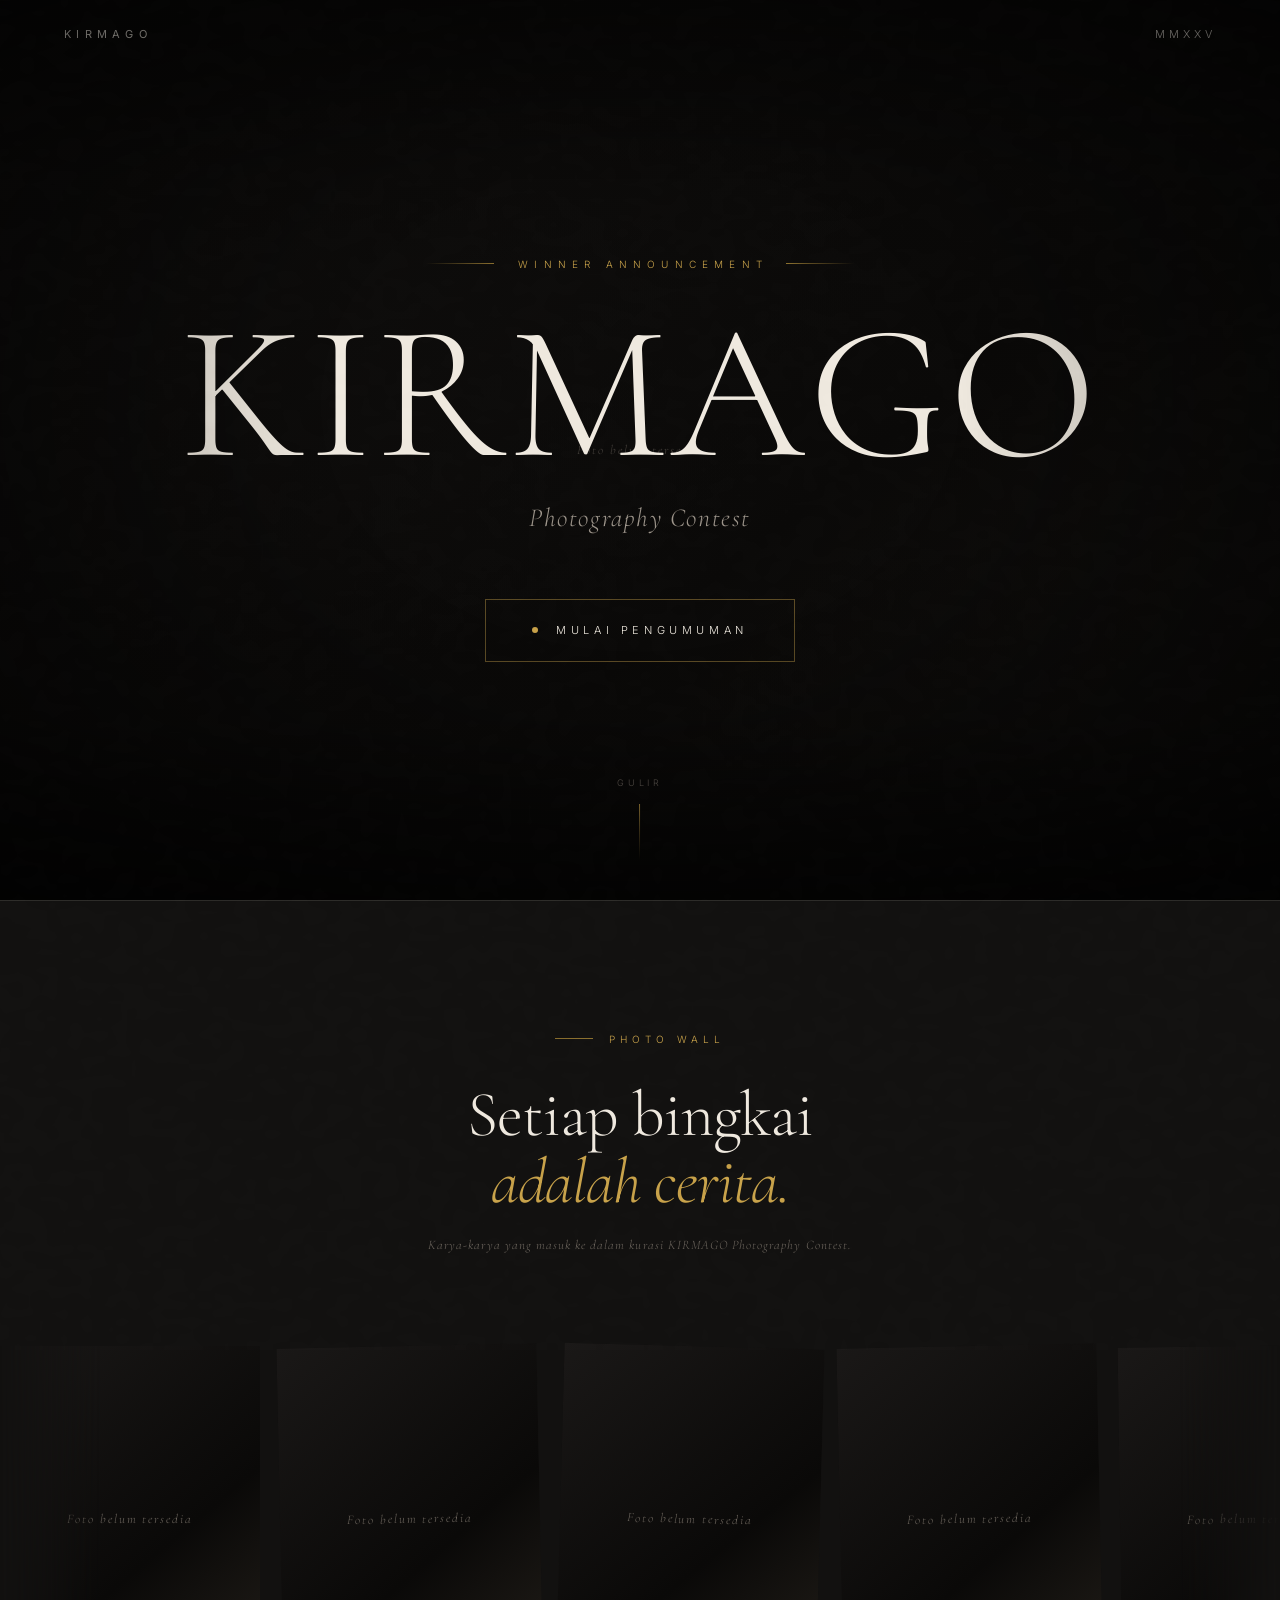
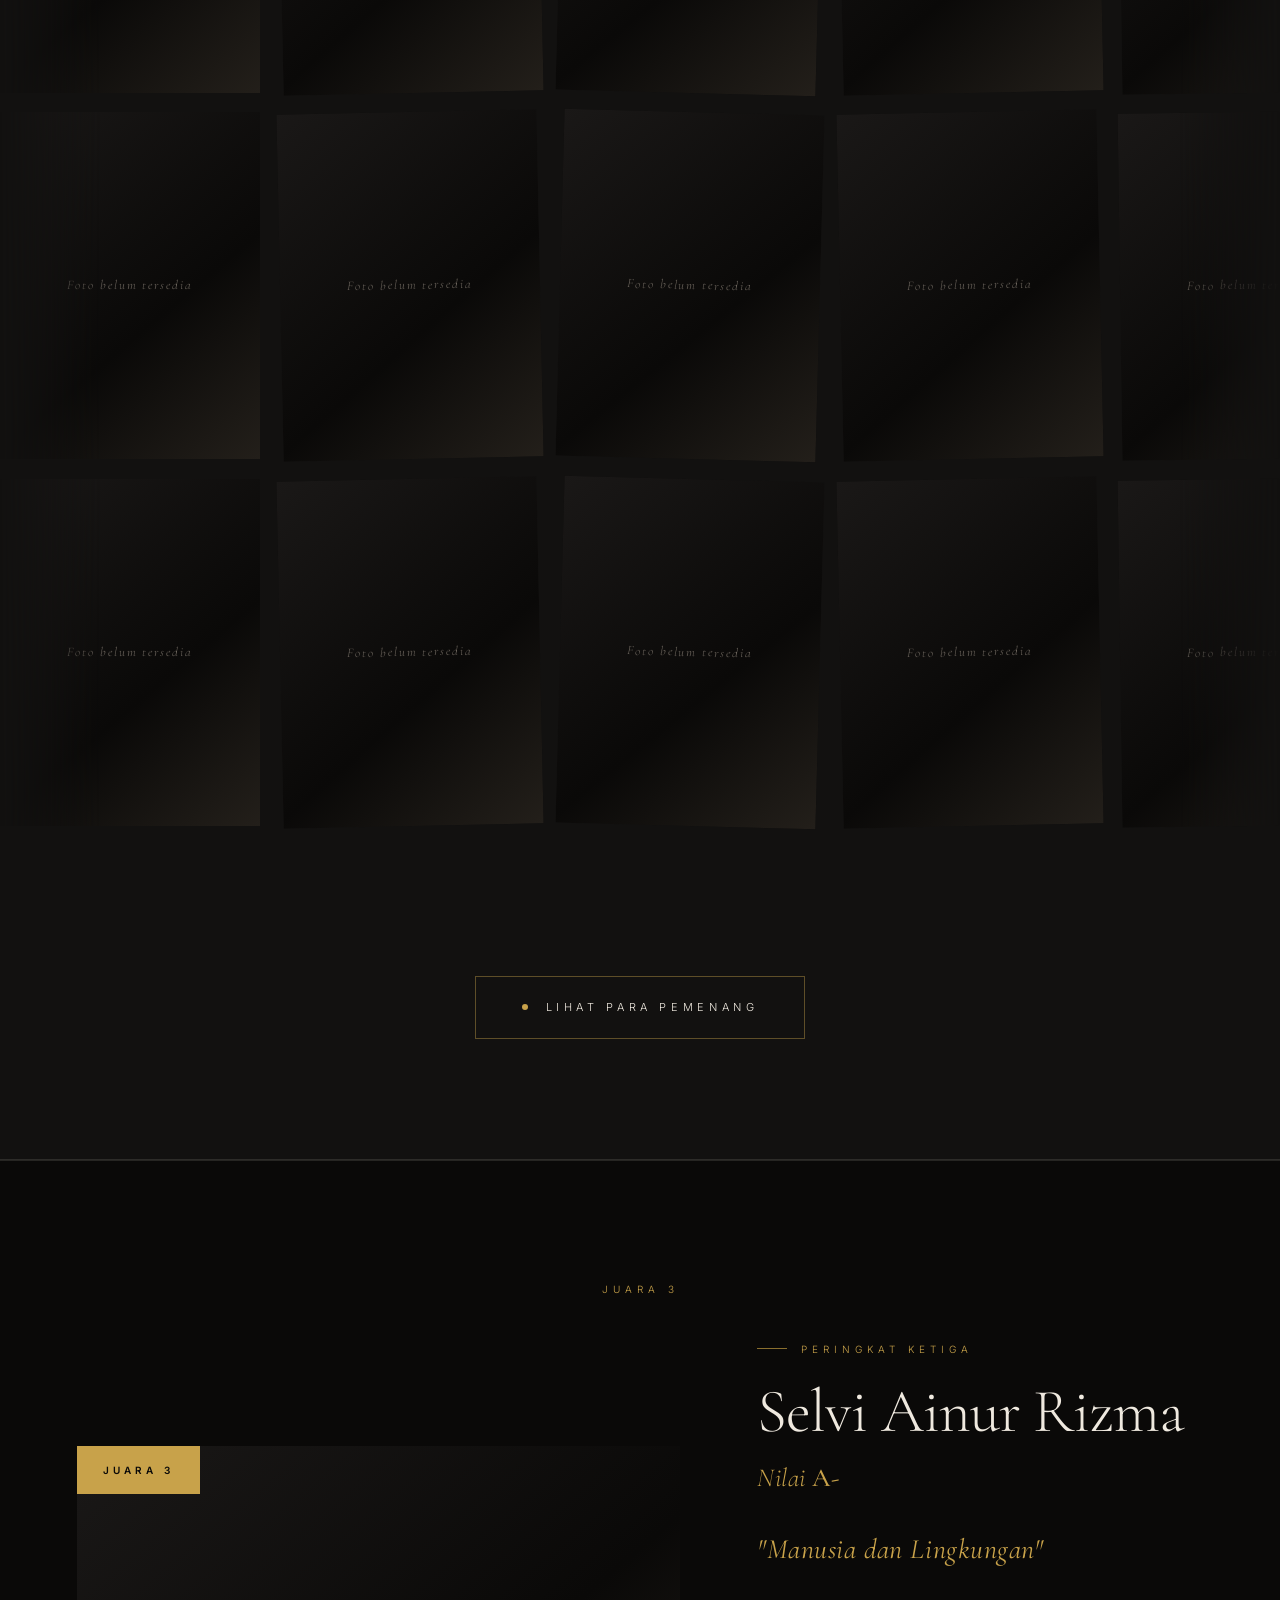
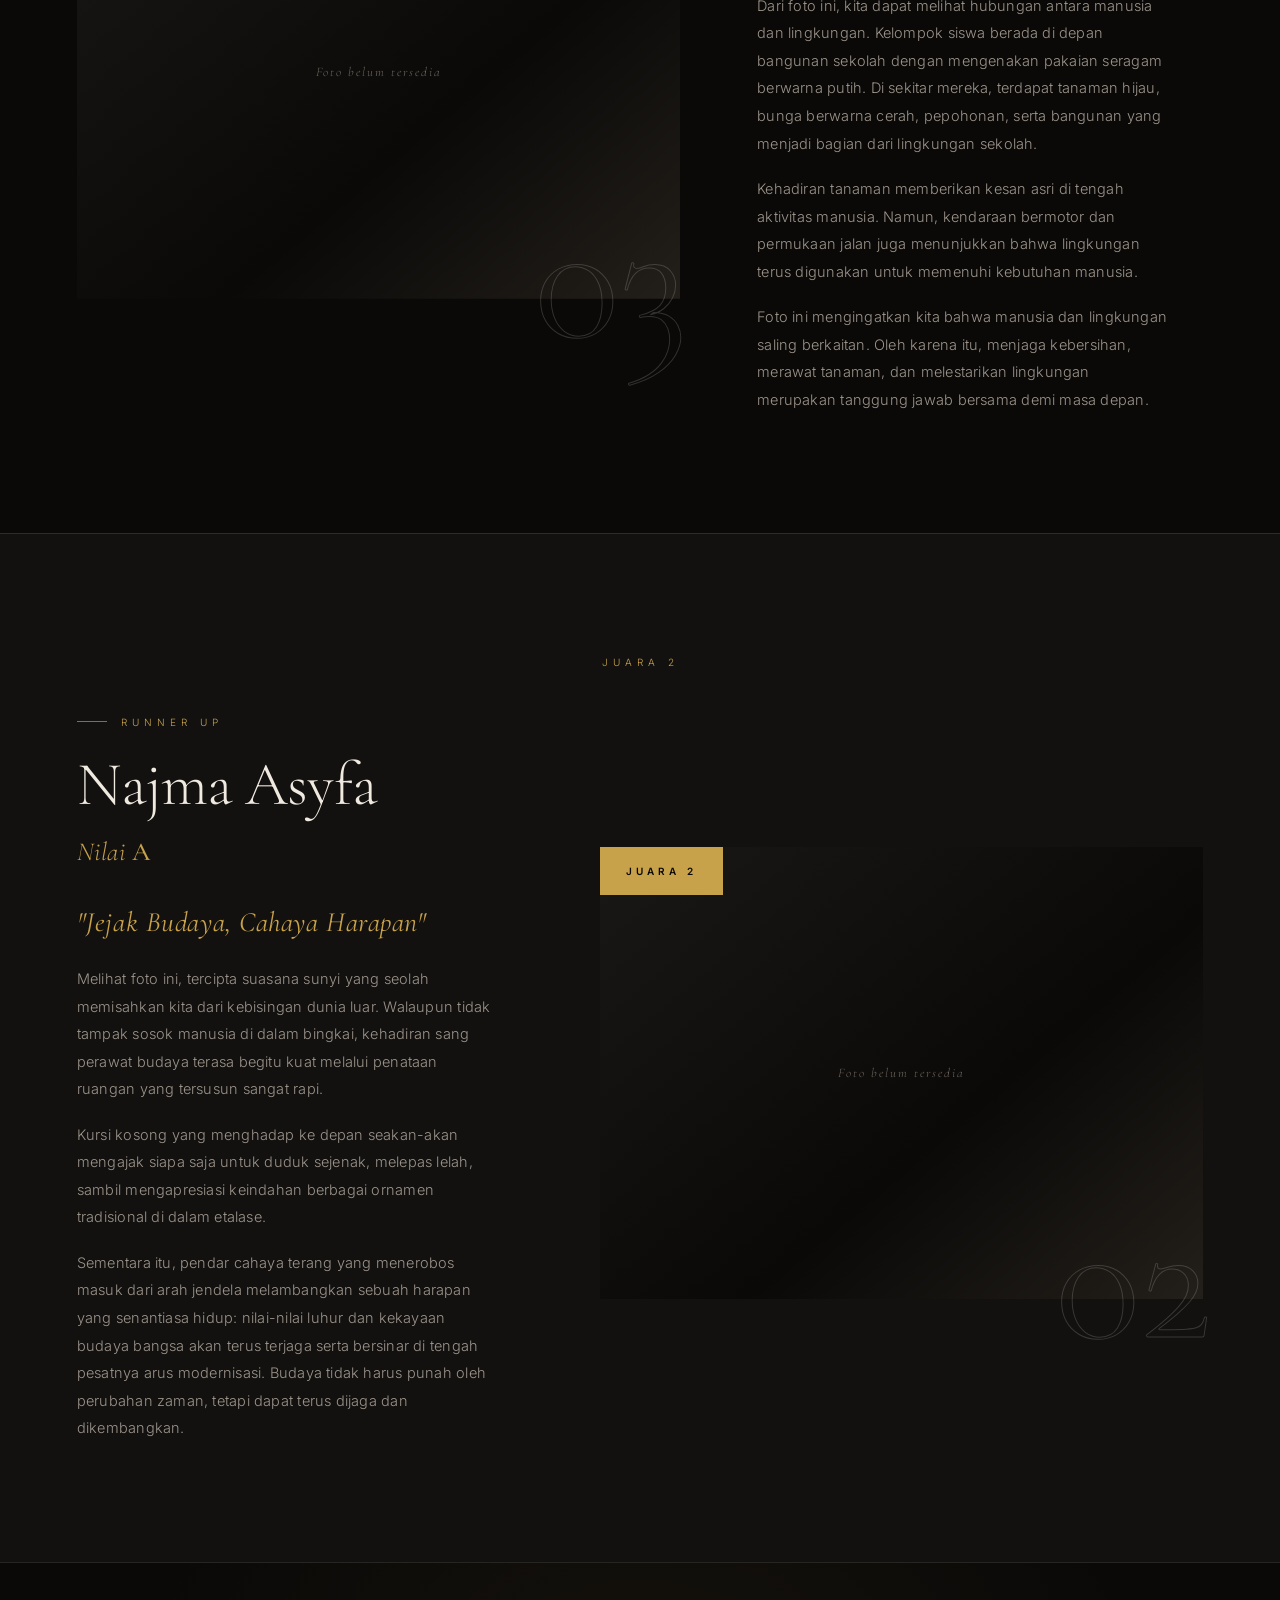
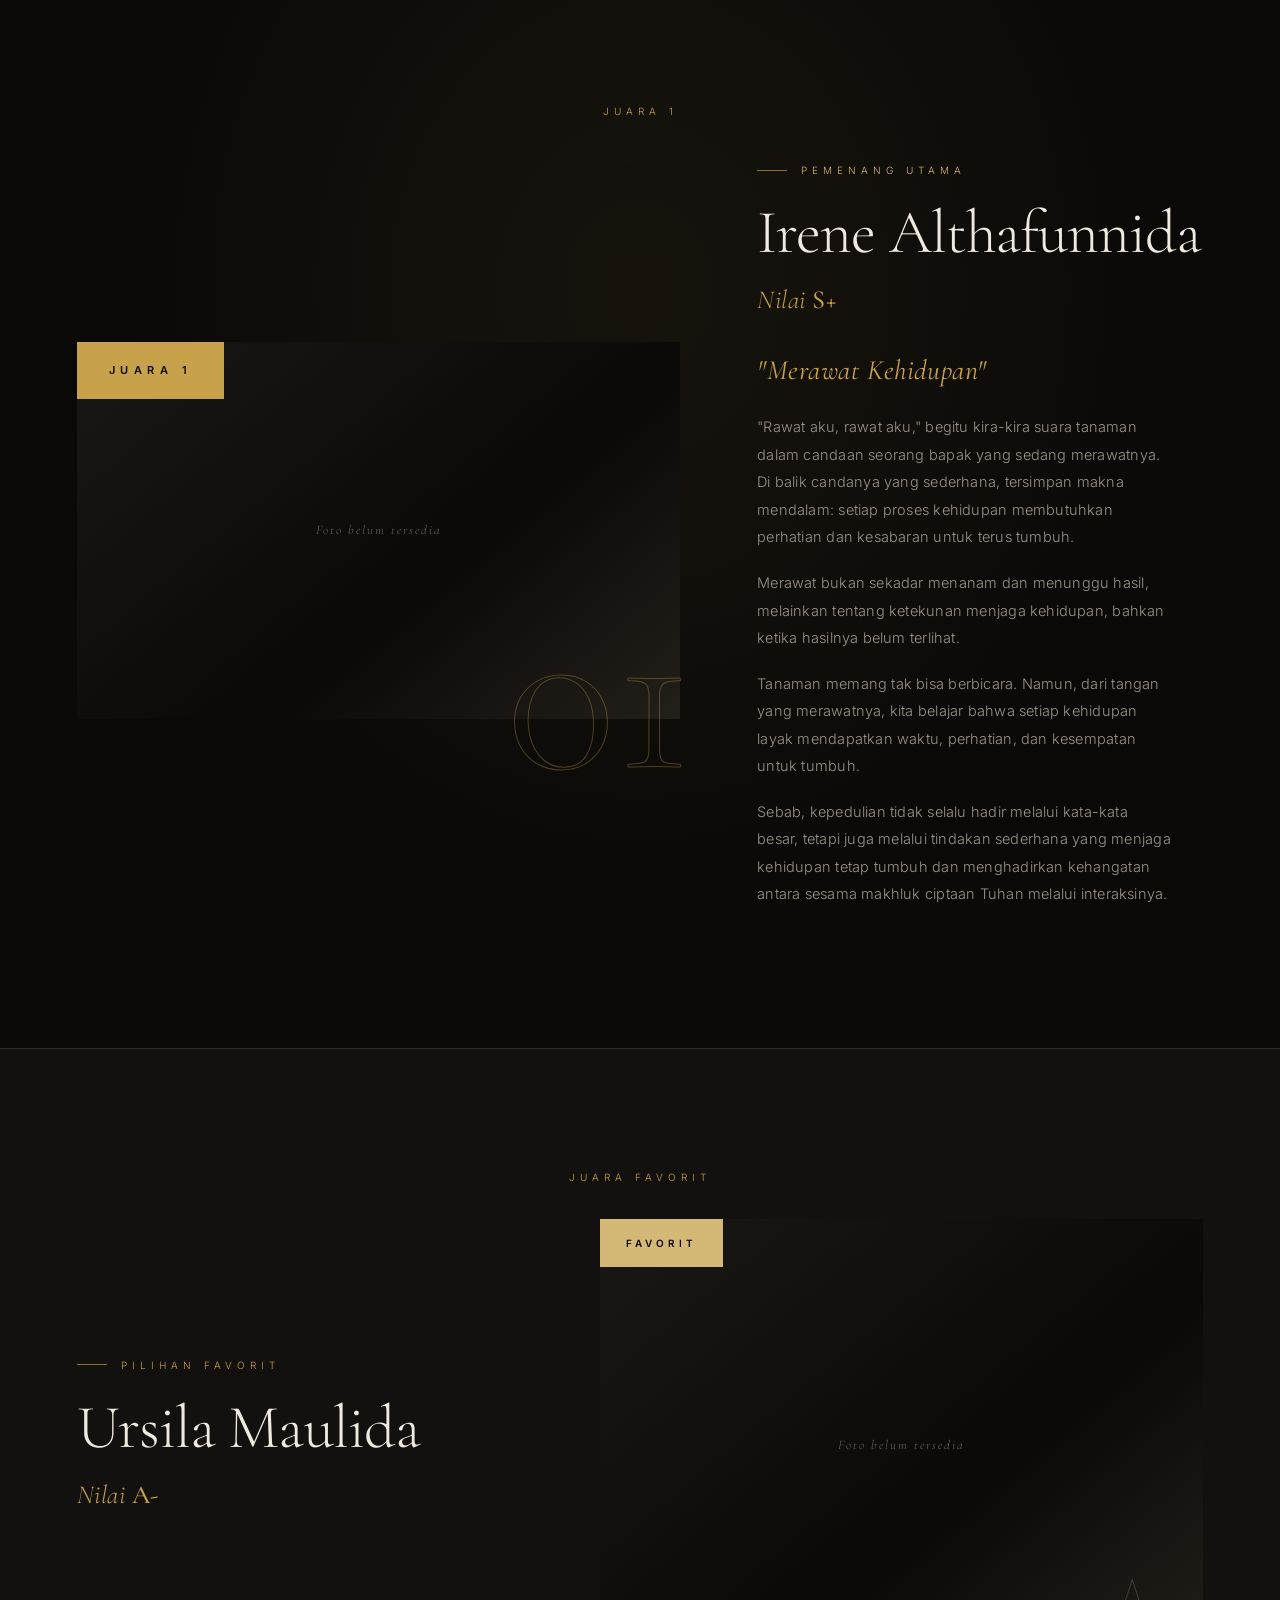
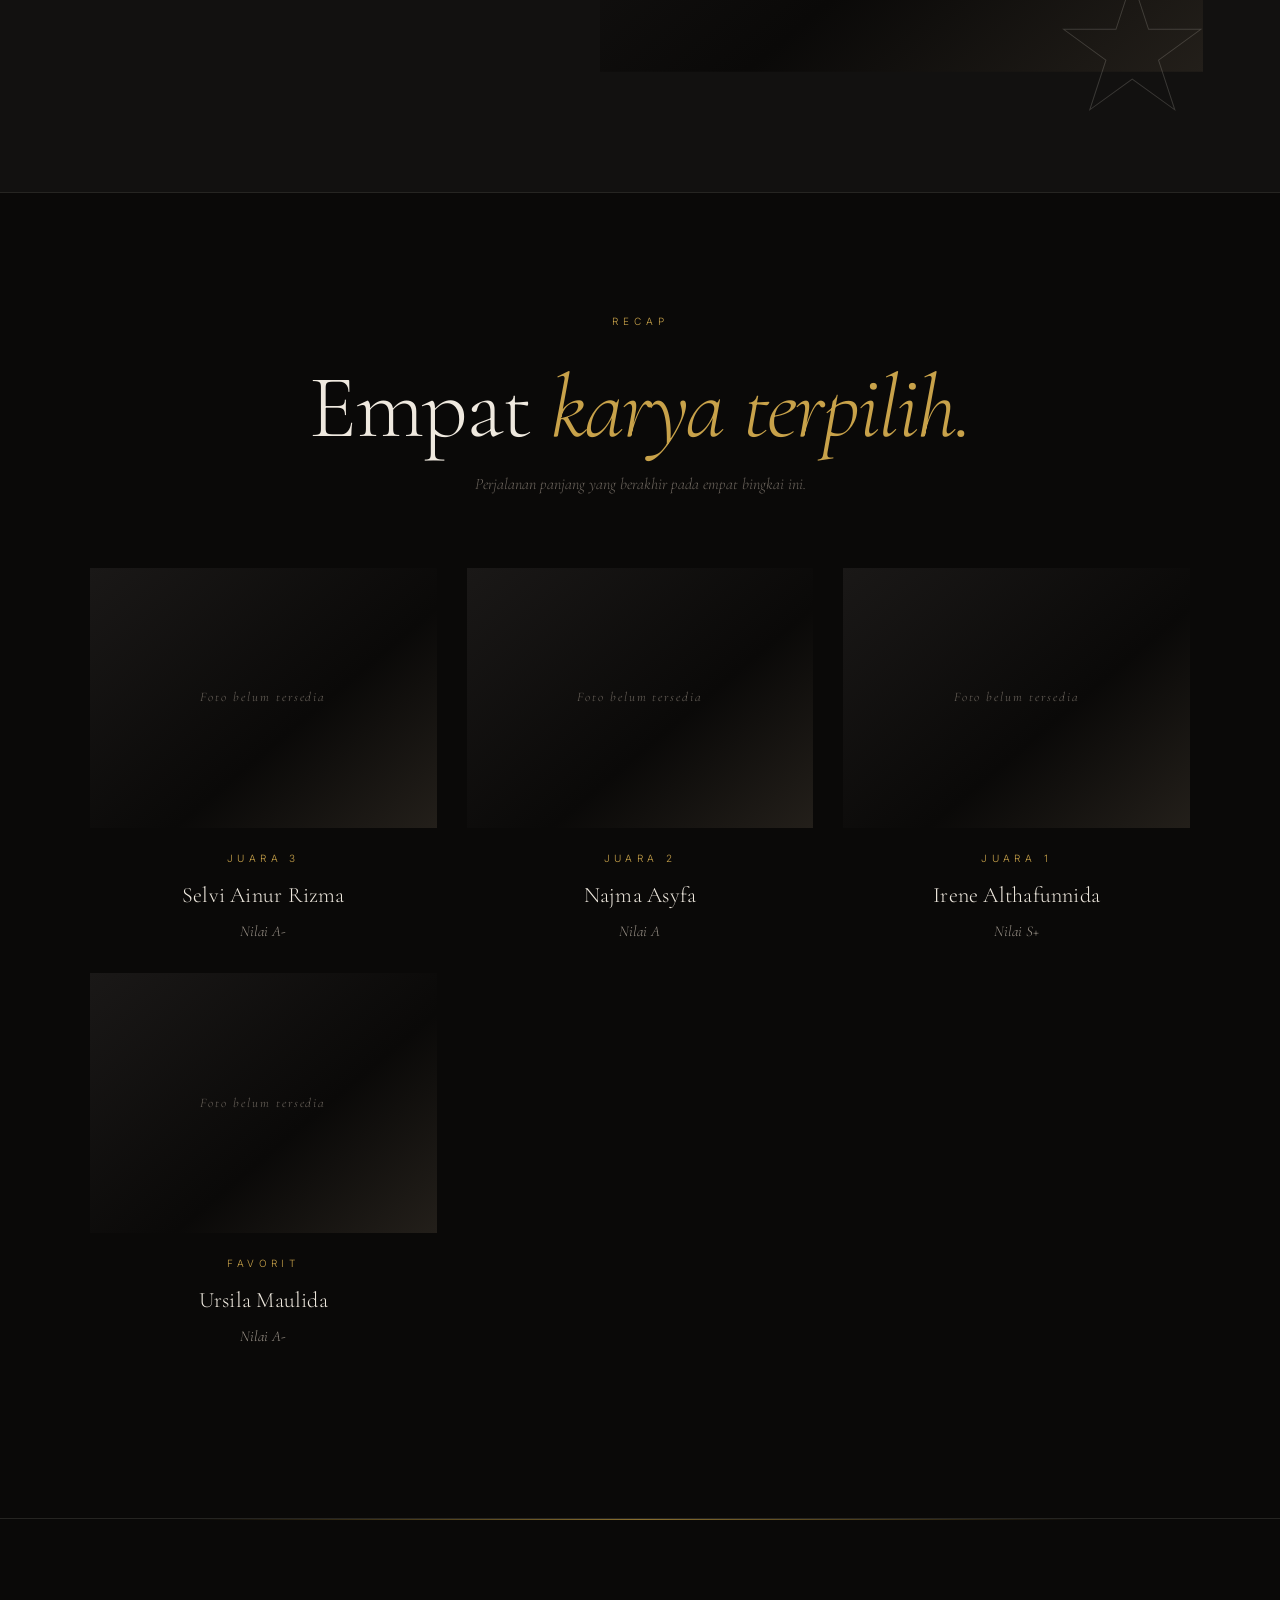
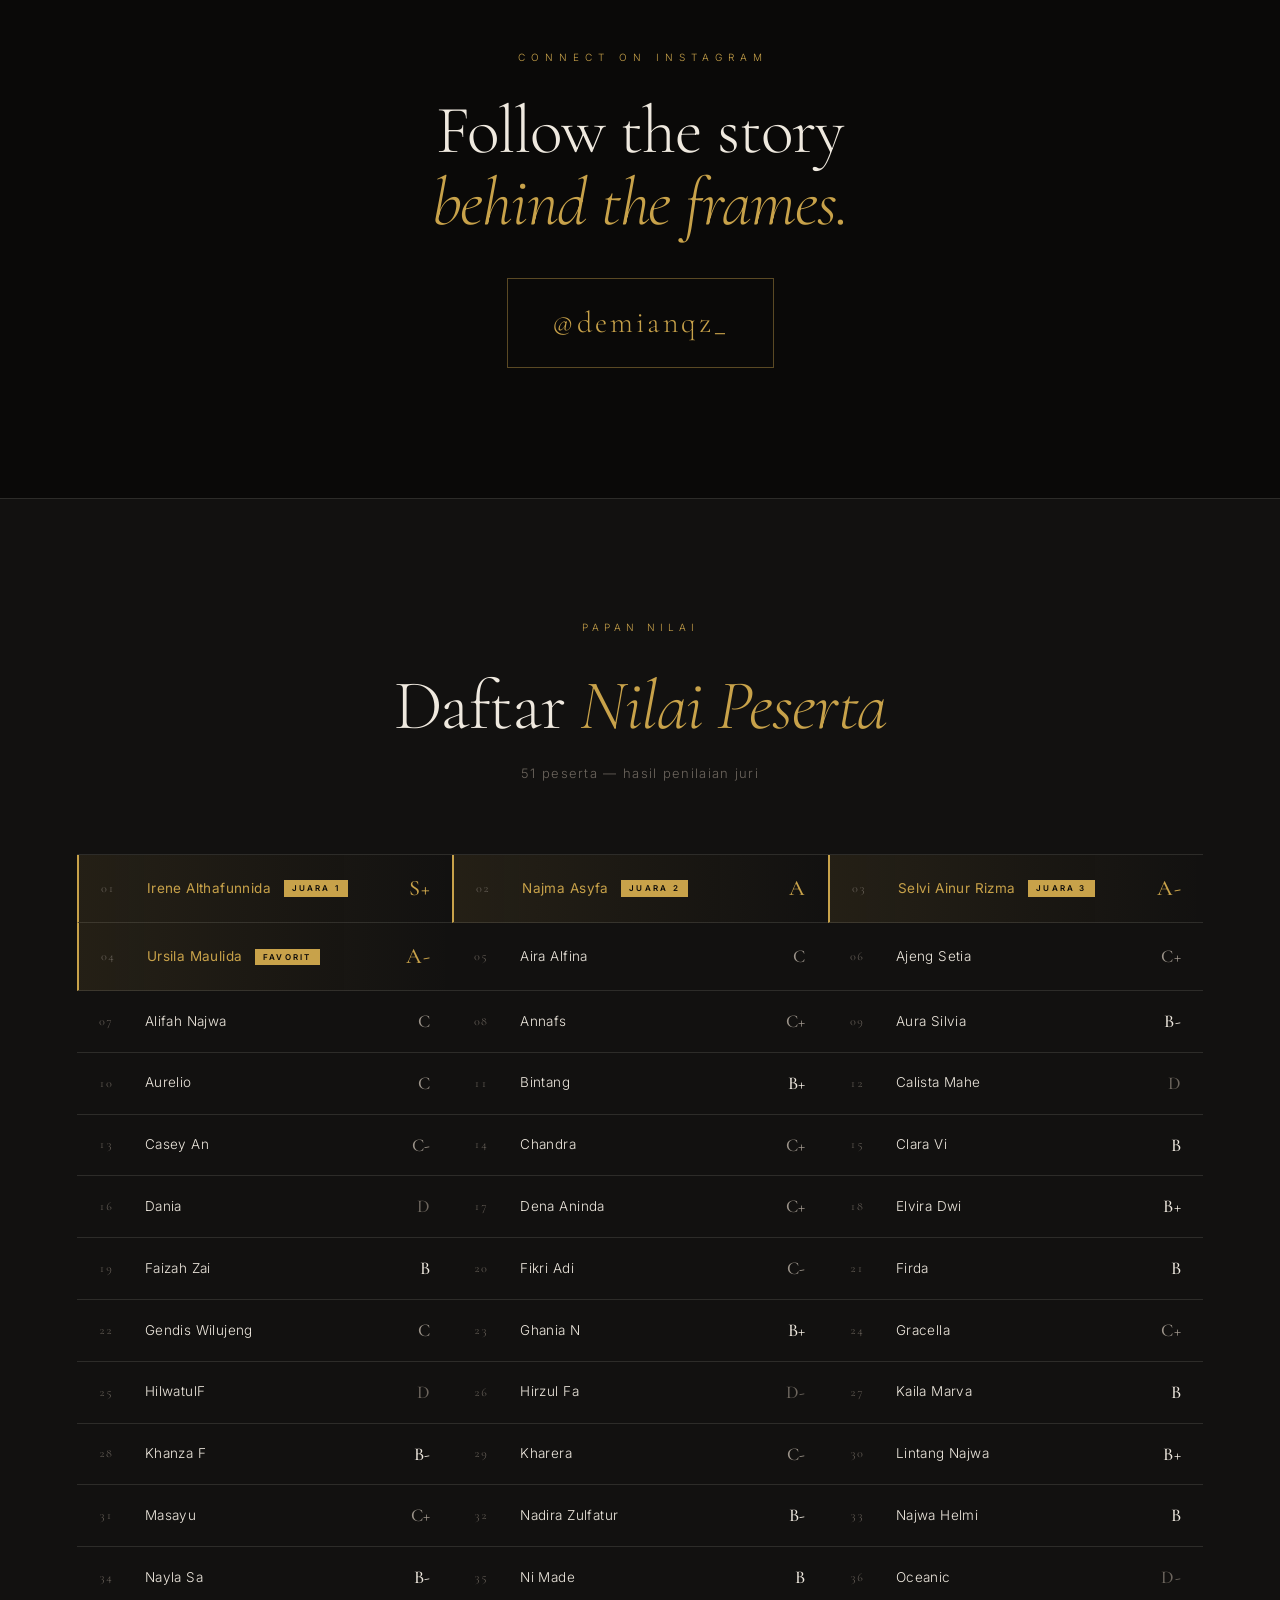
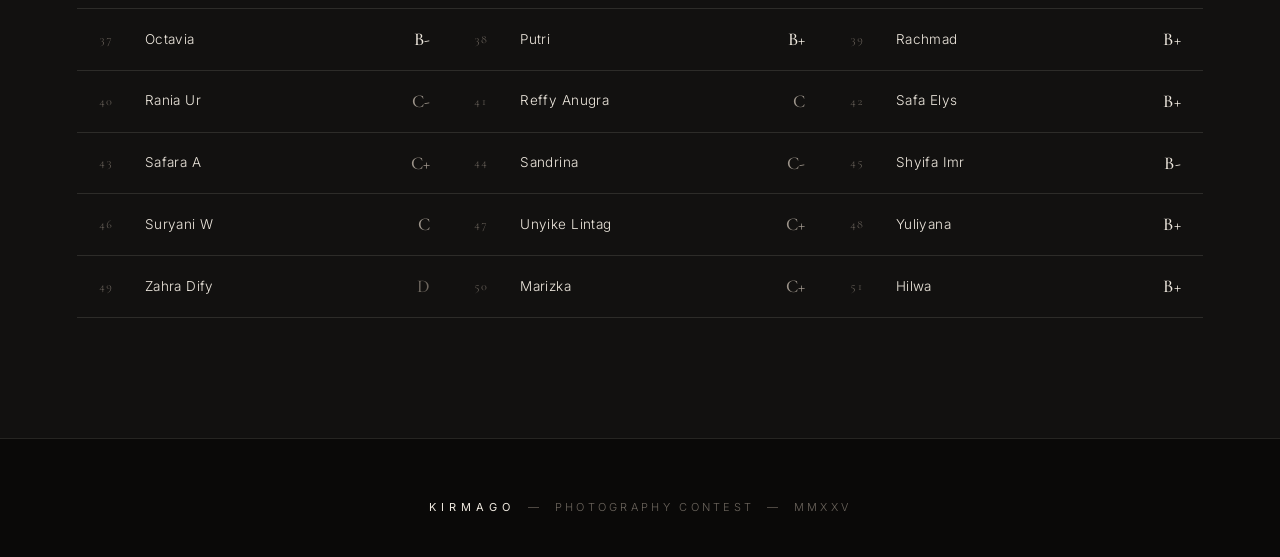
==== commit 4c9fb7ac: "Update index.html" ====
--- a/index.html
+++ b/index.html
@@ -503,301 +503,6 @@
   })();
 
   /* ---------- GRAIN ---------- */
- _img"><img id="recapImg3" src="" alt="Juara 3" data-fallback></div>
-        <div class="recap__rank">Juara 3</div>
-        <div class="recap__name" id="recapName3">Selvi Ain</div>
-        <div class="recap__title">Nilai A-</div>
-      </div>
-
-      <div class="recap__item" data-reveal>
-        <div class="recap__img"><img id="recapImg2" src="" alt="Juara 2" data-fallback></div>
-        <div class="recap__rank">Juara 2</div>
-        <div class="recap__name" id="recapName2">Najma Asyfa</div>
-        <div class="recap__title">Nilai A</div>
-      </div>
-
-      <div class="recap__item" data-reveal>
-        <div class="recap__img"><img id="recapImg1" src="" alt="Juara 1" data-fallback></div>
-        <div class="recap__rank">Juara 1</div>
-        <div class="recap__name" id="recapName1">Irene Alth</div>
-        <div class="recap__title">Nilai S+</div>
-      </div>
-
-      <div class="recap__item" data-reveal>
-        <div class="recap__img"><img id="recapImgFav" src="" alt="Juara Favorit" data-fallback></div>
-        <div class="recap__rank">Favorit</div>
-        <div class="recap__name" id="recapNameFav">Ursila Maulida</div>
-        <div class="recap__title">Nilai A-</div>
-      </div>
-    </div>
-  </div>
-</section>
-
-<!-- ============ CONNECT ON INSTAGRAM ============ -->
-<section class="connect" id="connect">
-  <div class="connect__inner">
-    <div class="connect__kicker">Connect on Instagram</div>
-    <h2 class="connect__title">Follow the story<br><em>behind the frames.</em></h2>
-    <a class="connect__handle" href="https://www.instagram.com/demianqz_/" target="_blank" rel="noopener noreferrer">
-      @demianqz_
-    </a>
-  </div>
-</section>
-
-<!-- ============ PAPAN NILAI ============ -->
-<section class="scores" id="scores">
-  <div class="scores__inner">
-    <div class="scores__head">
-      <div class="eyebrow eyebrow--center">Papan Nilai</div>
-      <h2>Daftar <em>Nilai Peserta</em></h2>
-      <p id="scoresCount">Memuat data…</p>
-    </div>
-    <div class="scores__grid" id="scoresGrid"></div>
-  </div>
-</section>
-
-<footer class="footer">
-  <strong>Kirmago</strong> &nbsp;—&nbsp; Photography Contest &nbsp;—&nbsp; MMXXV
-</footer>
-
-<script>
-/* ============================================================
-   KONFIGURASI FOTO — EDIT DI SINI
-   ============================================================
-   CARA AMBIL FILE_ID:
-   1. Buka foto di Drive → klik kanan → Share → Copy link
-   2. Link: https://drive.google.com/file/d/XXXXXX/view?usp=sharing
-   3. Bagian XXXXXX adalah FILE_ID
-
-   CEK CEPAT: buka di browser:
-   https://drive.google.com/thumbnail?id=FILE_ID&sz=w1600
-   Kalau foto muncul → benar. Kalau blank → salah/private.
-
-   ⚠️ Aku tidak bisa memverifikasi isi Drive kamu. File ID di bawah
-   berasal dari percakapan sebelumnya + 3 link yang kamu kirim.
-   VERIFIKASI SENDIRI sebelum upload ke production.
-   ============================================================ */
-
-var CONFIG = {
-
-  /* ---------- FOTO 4 PEMENANG ---------- */
-  winners: {
-    juara1:  { fileId: '1L6PVEJZox7fPz5LNBftb06TmHbTrPHZg', name: 'Irene Alth',      grade: 'S+' },
-    juara2:  { fileId: '1uRES7-1jUp_c5fKPz1BBPP5cFr-I0KGv', name: 'Najma Asyfa',     grade: 'A'  },
-    juara3:  { fileId: '1J3Cb-ECMah8XgpnuPPrApyrL0pcskudR', name: 'Selvi Ain',       grade: 'A-' },
-    favorit: { fileId: '1PHR1WzxDUViS4N6XCPurAi8HJDfp26jV', name: 'Ursila Maulida',  grade: 'A-' }
-  },
-
-  /* ---------- FOTO WALL (semua foto) ---------- */
-  /* Tambahkan file ID foto peserta lain di array ini.
-     Semakin banyak ID, semakin kaya photo wall-nya.
-     Kalau cuma 5, ya yang tampil 5 (diulang-ulang). */
-  photoWall: [
-    '1L6PVEJZox7fPz5LNBftb06TmHbTrPHZg',
-    '1uRES7-1jUp_c5fKPz1BBPP5cFr-I0KGv',
-    '1J3Cb-ECMah8XgpnuPPrApyrL0pcskudR',
-    '1PHR1WzxDUViS4N6XCPurAi8HJDfp26jV',
-    '1334-q2mpkVkw9Lj13e06acTOW1bjA7nC'
-
-    /* Tambahkan ID foto lain di sini, contoh:
-    ,'FILE_ID_1'
-    ,'FILE_ID_2'
-    ,'FILE_ID_3'
-    */
-  ],
-
-  /* ---------- HERO BACKGROUND ---------- */
-  heroBgId: '1L6PVEJZox7fPz5LNBftb06TmHbTrPHZg'
-};
-
-/* ============================================================
-   DATA NILAI PESERTA
-   ============================================================ */
-var SCORES = [
-  { name: 'Irene Alth',      grade: 'S+', badge: 'Juara 1' },
-  { name: 'Najma Asyfa',     grade: 'A',  badge: 'Juara 2' },
-  { name: 'Selvi Ain',       grade: 'A-', badge: 'Juara 3' },
-  { name: 'Ursila Maulida',  grade: 'A-', badge: 'Favorit' },
-  { name: 'Aira Alfina',     grade: 'C'  },
-  { name: 'Ajeng Setia',     grade: 'C+' },
-  { name: 'Alifah Najwa',    grade: 'C'  },
-  { name: 'Annafs',          grade: 'C+' },
-  { name: 'Aura Silvia',     grade: 'B-' },
-  { name: 'Aurelio',         grade: 'C'  },
-  { name: 'Bintang',         grade: 'B+' },
-  { name: 'Calista Mahe',    grade: 'D'  },
-  { name: 'Casey An',        grade: 'C-' },
-  { name: 'Chandra',         grade: 'C+' },
-  { name: 'Clara Vi',        grade: 'B'  },
-  { name: 'Dania',           grade: 'D'  },
-  { name: 'Dena Aninda',     grade: 'C+' },
-  { name: 'Elvira Dwi',      grade: 'B+' },
-  { name: 'Faizah Zai',      grade: 'B'  },
-  { name: 'Fikri Adi',       grade: 'C-' },
-  { name: 'Firda',           grade: 'B'  },
-  { name: 'Gendis Wilujeng', grade: 'C'  },
-  { name: 'Ghania N',        grade: 'B+' },
-  { name: 'Gracella',        grade: 'C+' },
-  { name: 'HilwatulF',       grade: 'D'  },
-  { name: 'Hirzul Fa',       grade: 'D-' },
-  { name: 'Kaila Marva',     grade: 'B'  },
-  { name: 'Khanza F',        grade: 'B-' },
-  { name: 'Kharera',         grade: 'C-' },
-  { name: 'Lintang Najwa',   grade: 'B+' },
-  { name: 'Masayu',          grade: 'C+' },
-  { name: 'Nadira Zulfatur', grade: 'B-' },
-  { name: 'Najwa Helmi',     grade: 'B'  },
-  { name: 'Nayla Sa',        grade: 'B-' },
-  { name: 'Ni Made',         grade: 'B'  },
-  { name: 'Oceanic',         grade: 'D-' },
-  { name: 'Octavia',         grade: 'B-' },
-  { name: 'Putri',           grade: 'B+' },
-  { name: 'Rachmad',         grade: 'B+' },
-  { name: 'Rania Ur',        grade: 'C-' },
-  { name: 'Reffy Anugra',    grade: 'C'  },
-  { name: 'Safa Elys',       grade: 'B+' },
-  { name: 'Safara A',        grade: 'C+' },
-  { name: 'Sandrina',        grade: 'C-' },
-  { name: 'Shyifa Imr',      grade: 'B-' },
-  { name: 'Suryani W',       grade: 'C'  },
-  { name: 'Unyike Lintag',   grade: 'C+' },
-  { name: 'Yuliyana',        grade: 'B+' },
-  { name: 'Zahra Dify',      grade: 'D'  },
-  { name: 'Marizka',         grade: 'C+' },
-  { name: 'Hilwa',           grade: 'B+' }
-];
-
-/* ============================================================
-   HELPER
-   ============================================================ */
-(function () {
-  'use strict';
-
-  function driveUrl(fileId, size) {
-    size = size || 'w1600';
-    return 'https://drive.google.com/thumbnail?id=' + fileId + '&sz=' + size;
-  }
-
-  function $(s) { return document.querySelector(s); }
-
-  function setImg(el, fileId, size) {
-    if (!el || !fileId) return;
-    el.src = driveUrl(fileId, size);
-  }
-
-  /* ---------- ISI FOTO PEMENANG ---------- */
-  var W = CONFIG.winners;
-
-  setImg($('#imgJuara1'), W.juara1.fileId, 'w2000');
-  setImg($('#imgJuara2'), W.juara2.fileId, 'w2000');
-  setImg($('#imgJuara3'), W.juara3.fileId, 'w2000');
-  setImg($('#imgFavorit'), W.favorit.fileId, 'w2000');
-
-  setImg($('#recapImg1'), W.juara1.fileId, 'w1200');
-  setImg($('#recapImg2'), W.juara2.fileId, 'w1200');
-  setImg($('#recapImg3'), W.juara3.fileId, 'w1200');
-  setImg($('#recapImgFav'), W.favorit.fileId, 'w1200');
-
-  setImg($('#heroBg'), CONFIG.heroBgId, 'w2000');
-
-  $('#nameJuara1').textContent = W.juara1.name;
-  $('#nameJuara2').textContent = W.juara2.name;
-  $('#nameJuara3').textContent = W.juara3.name;
-  $('#nameFavorit').textContent = W.favorit.name;
-
-  $('#gradeJuara1').textContent = W.juara1.grade;
-  $('#gradeJuara2').textContent = W.juara2.grade;
-  $('#gradeJuara3').textContent = W.juara3.grade;
-  $('#gradeFavorit').textContent = W.favorit.grade;
-
-  $('#recapName1').textContent = W.juara1.name;
-  $('#recapName2').textContent = W.juara2.name;
-  $('#recapName3').textContent = W.juara3.name;
-  $('#recapNameFav').textContent = W.favorit.name;
-
-  /* ---------- BUILD PHOTO WALL ---------- */
-  (function buildPhotoWall() {
-    var ids = CONFIG.photoWall || [];
-    if (!ids.length) return;
-
-    function makeRowHtml() {
-      var html = '';
-      for (var i = 0; i < ids.length; i++) {
-        var url = driveUrl(ids[i], 'w800');
-        html += '<div class="photo-wall__item">'
-              + '<img src="' + url + '" alt="" loading="lazy" data-fallback>'
-              + '</div>';
-      }
-      return html;
-    }
-
-    // Duplicate content for seamless loop
-    var rowHtml = makeRowHtml() + makeRowHtml();
-
-    var row1 = $('#row1');
-    var row2 = $('#row2');
-    var row3 = $('#row3');
-
-    if (row1) row1.innerHTML = rowHtml;
-    if (row2) row2.innerHTML = rowHtml;
-    if (row3) row3.innerHTML = rowHtml;
-  })();
-
-  /* ---------- BUILD SCORES ---------- */
-  (function buildScores() {
-    var grid = $('#scoresGrid');
-    if (!grid) return;
-
-    var countEl = $('#scoresCount');
-    if (countEl) countEl.textContent = SCORES.length + ' peserta — hasil penilaian juri';
-
-    function gradeClass(g) {
-      var first = String(g).charAt(0);
-      if (first === 'S') return 'grade-s';
-      if (first === 'A') return 'grade-a';
-      if (first === 'B') return 'grade-b';
-      if (first === 'C') return 'grade-c';
-      return 'grade-d';
-    }
-
-    function pad(n) {
-      return n < 10 ? '0' + n : '' + n;
-    }
-
-    var html = '';
-    for (var i = 0; i < SCORES.length; i++) {
-      var s = SCORES[i];
-      var isWinner = !!s.badge;
-      var badge = s.badge
-        ? ' <span class="score-item__badge">' + s.badge + '</span>'
-        : '';
-      html += '<div class="score-item' + (isWinner ? ' score-item--winner' : '') + '">'
-            + '<span class="score-item__rank">' + pad(i + 1) + '</span>'
-            + '<span class="score-item__name">' + s.name + badge + '</span>'
-            + '<span class="score-item__grade ' + gradeClass(s.grade) + '">' + s.grade + '</span>'
-            + '</div>';
-    }
-    grid.innerHTML = html;
-  })();
-
-  /* ---------- IMAGE FALLBACK ---------- */
-  (function imageFallback() {
-    var imgs = document.querySelectorAll('img[data-fallback]');
-    Array.prototype.forEach.call(imgs, function (img) {
-      img.addEventListener('error', function () {
-        var parent = img.parentNode;
-        if (!parent) return;
-        if (parent.querySelector('.img-fallback')) return;
-        var fb = document.createElement('div');
-        fb.className = 'img-fallback';
-        fb.textContent = 'Foto belum tersedia';
-        parent.appendChild(fb);
-        img.style.display = 'none';
-      }, { once: true });
-    });
-  })();
-
-  /* ---------- GRAIN ---------- */
   (function grain() {
     try {
       var canvas = document.getElementById('grainCanvas');
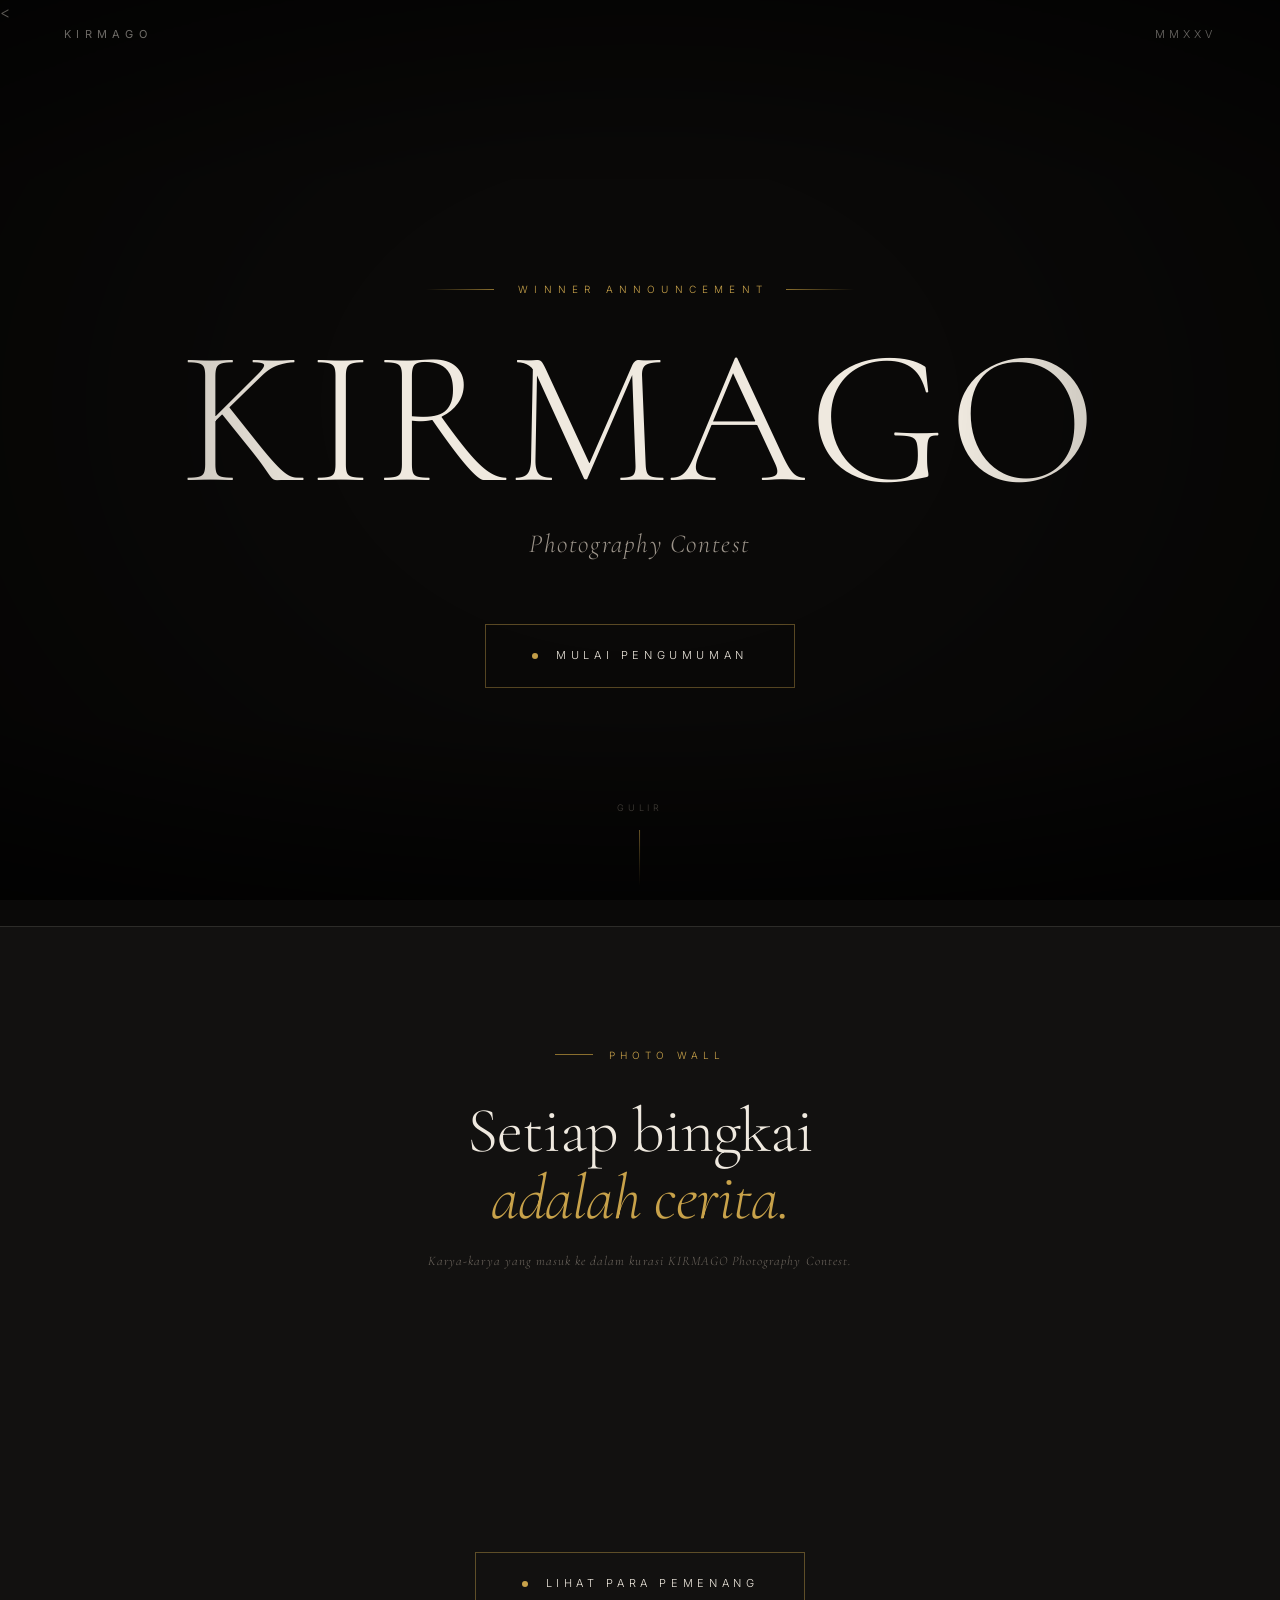
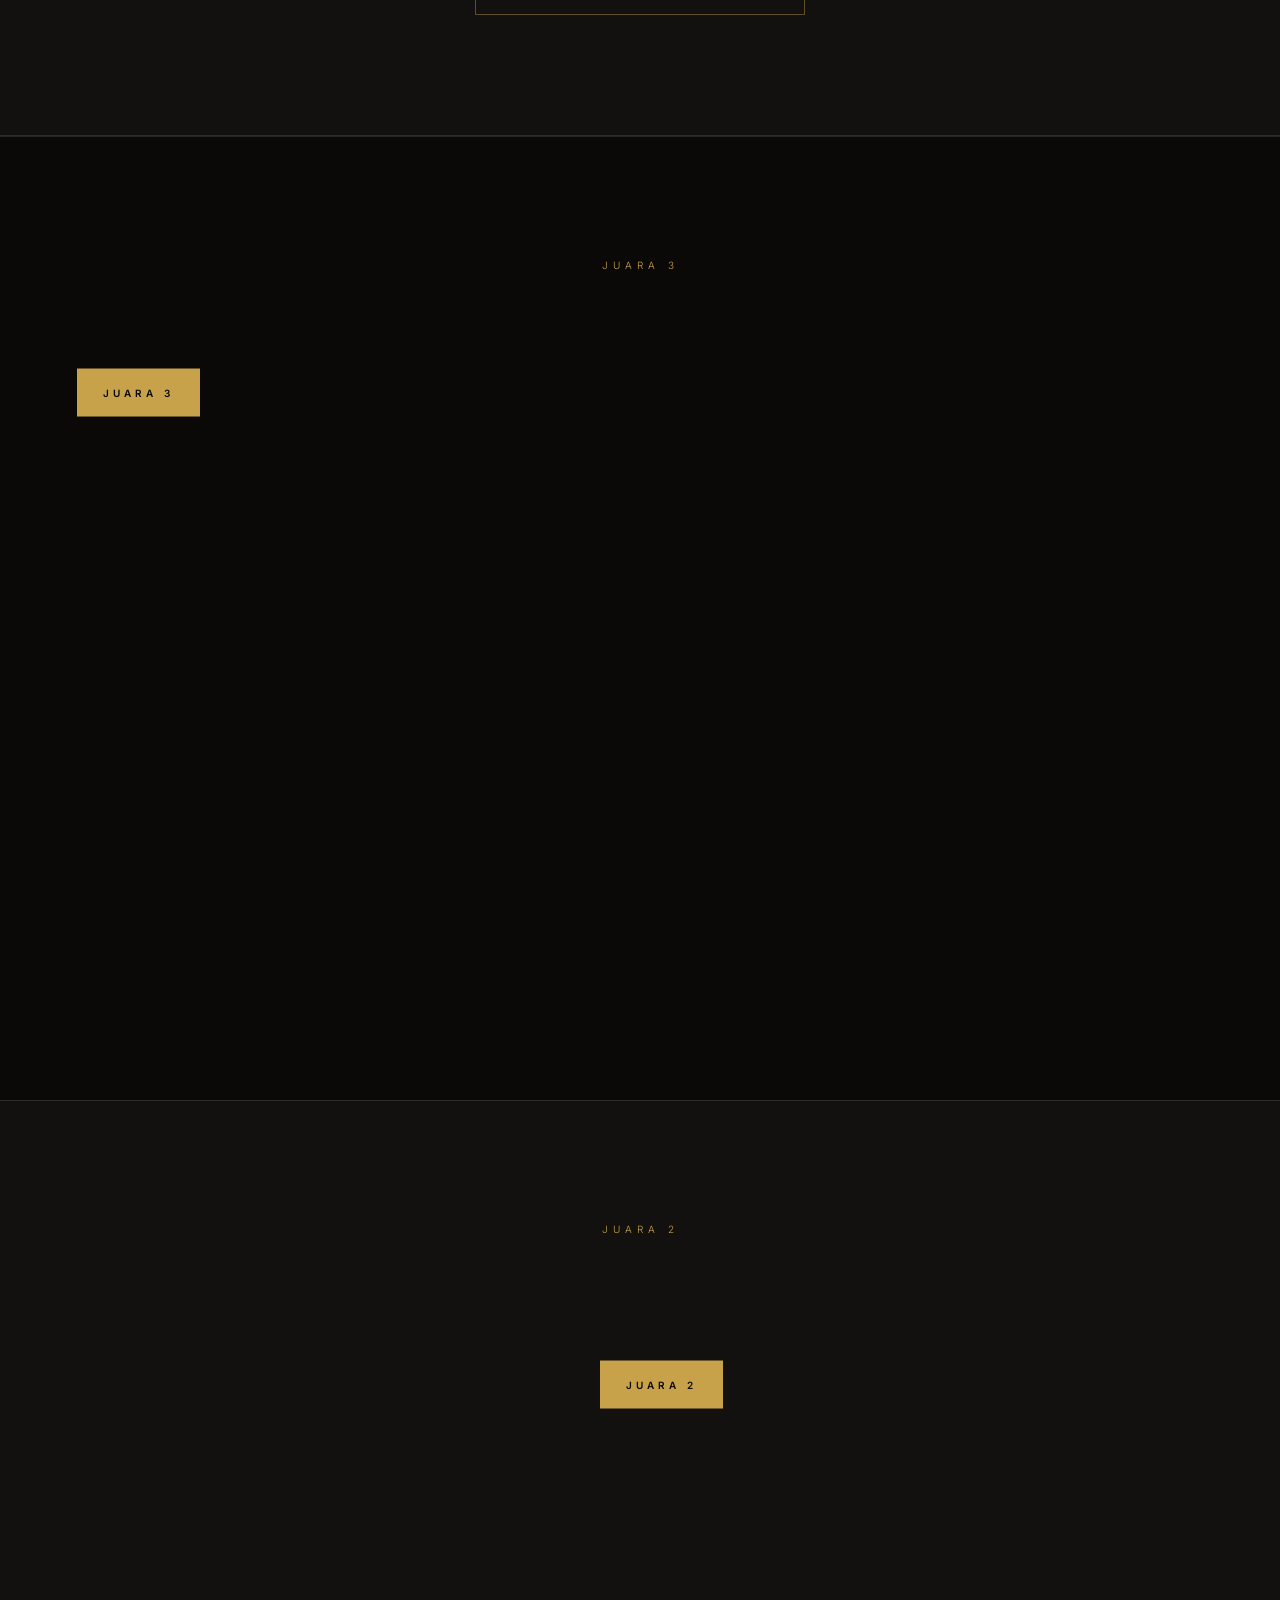
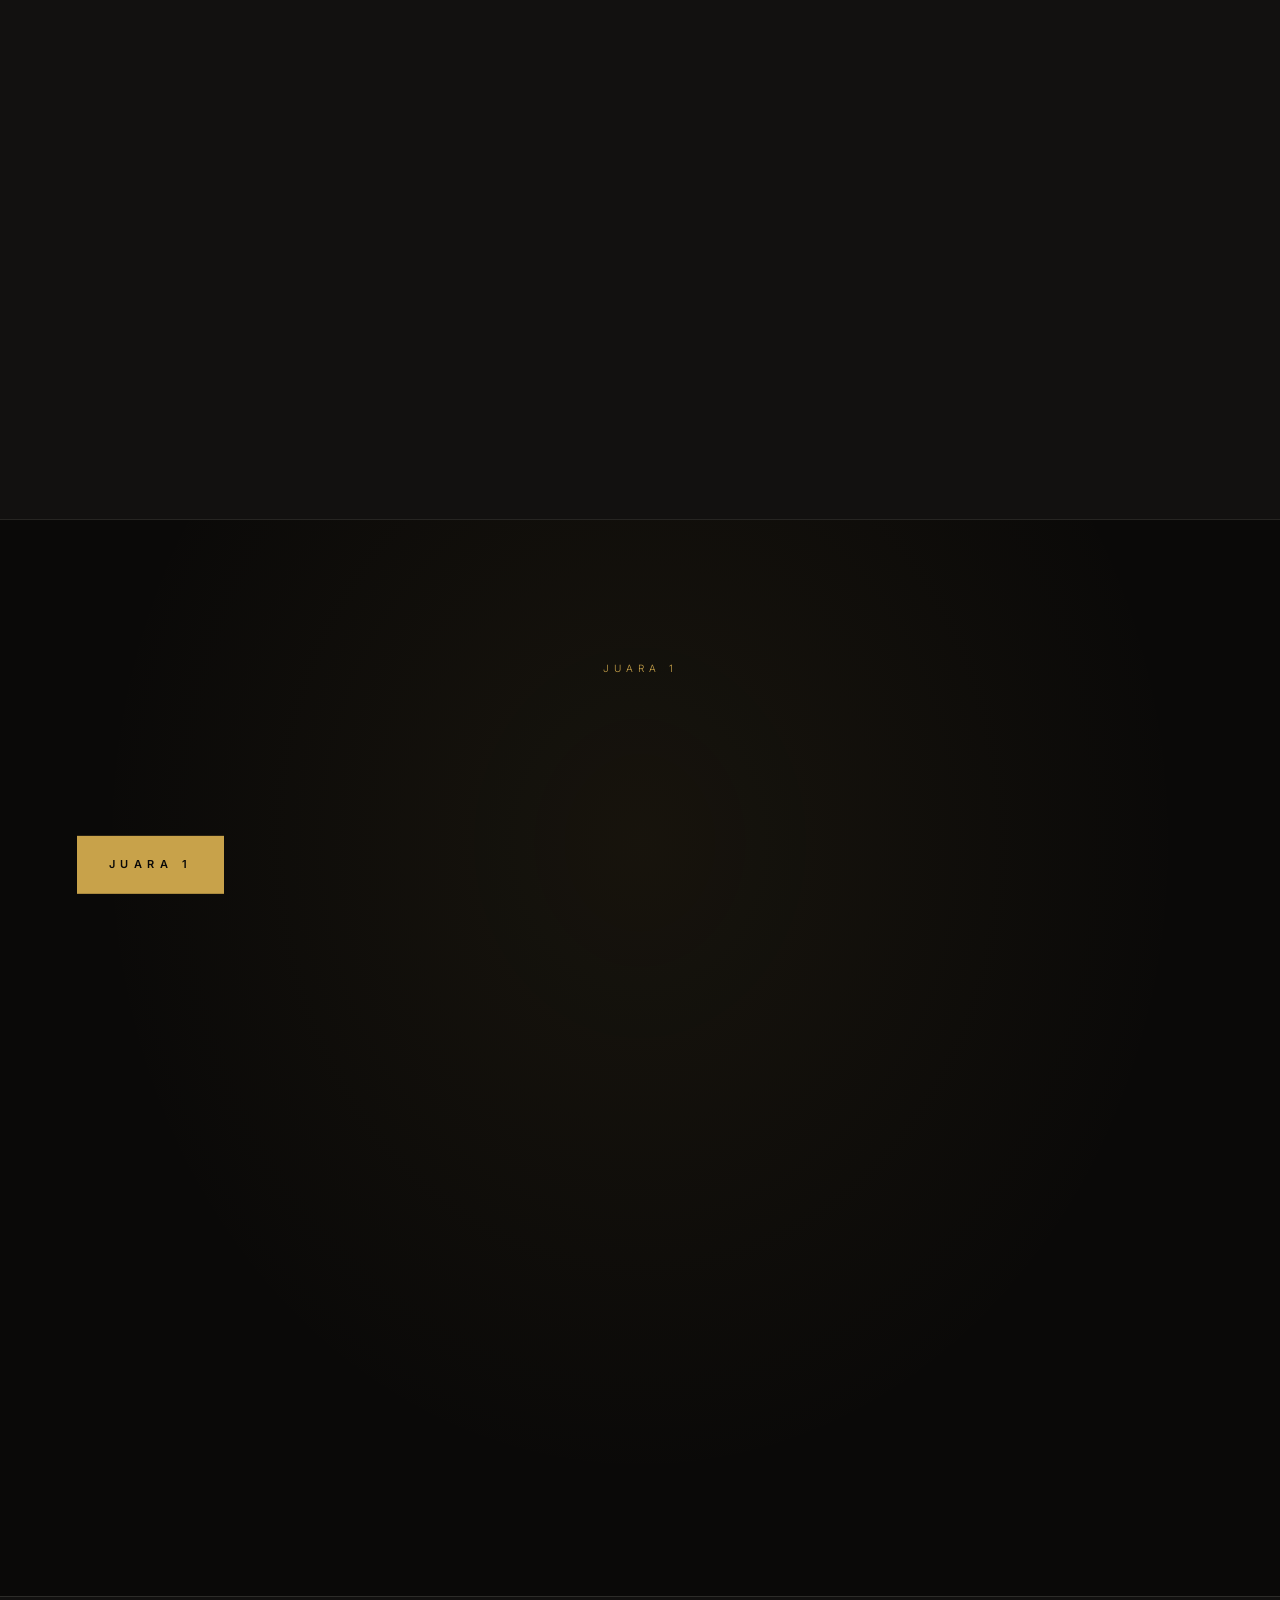
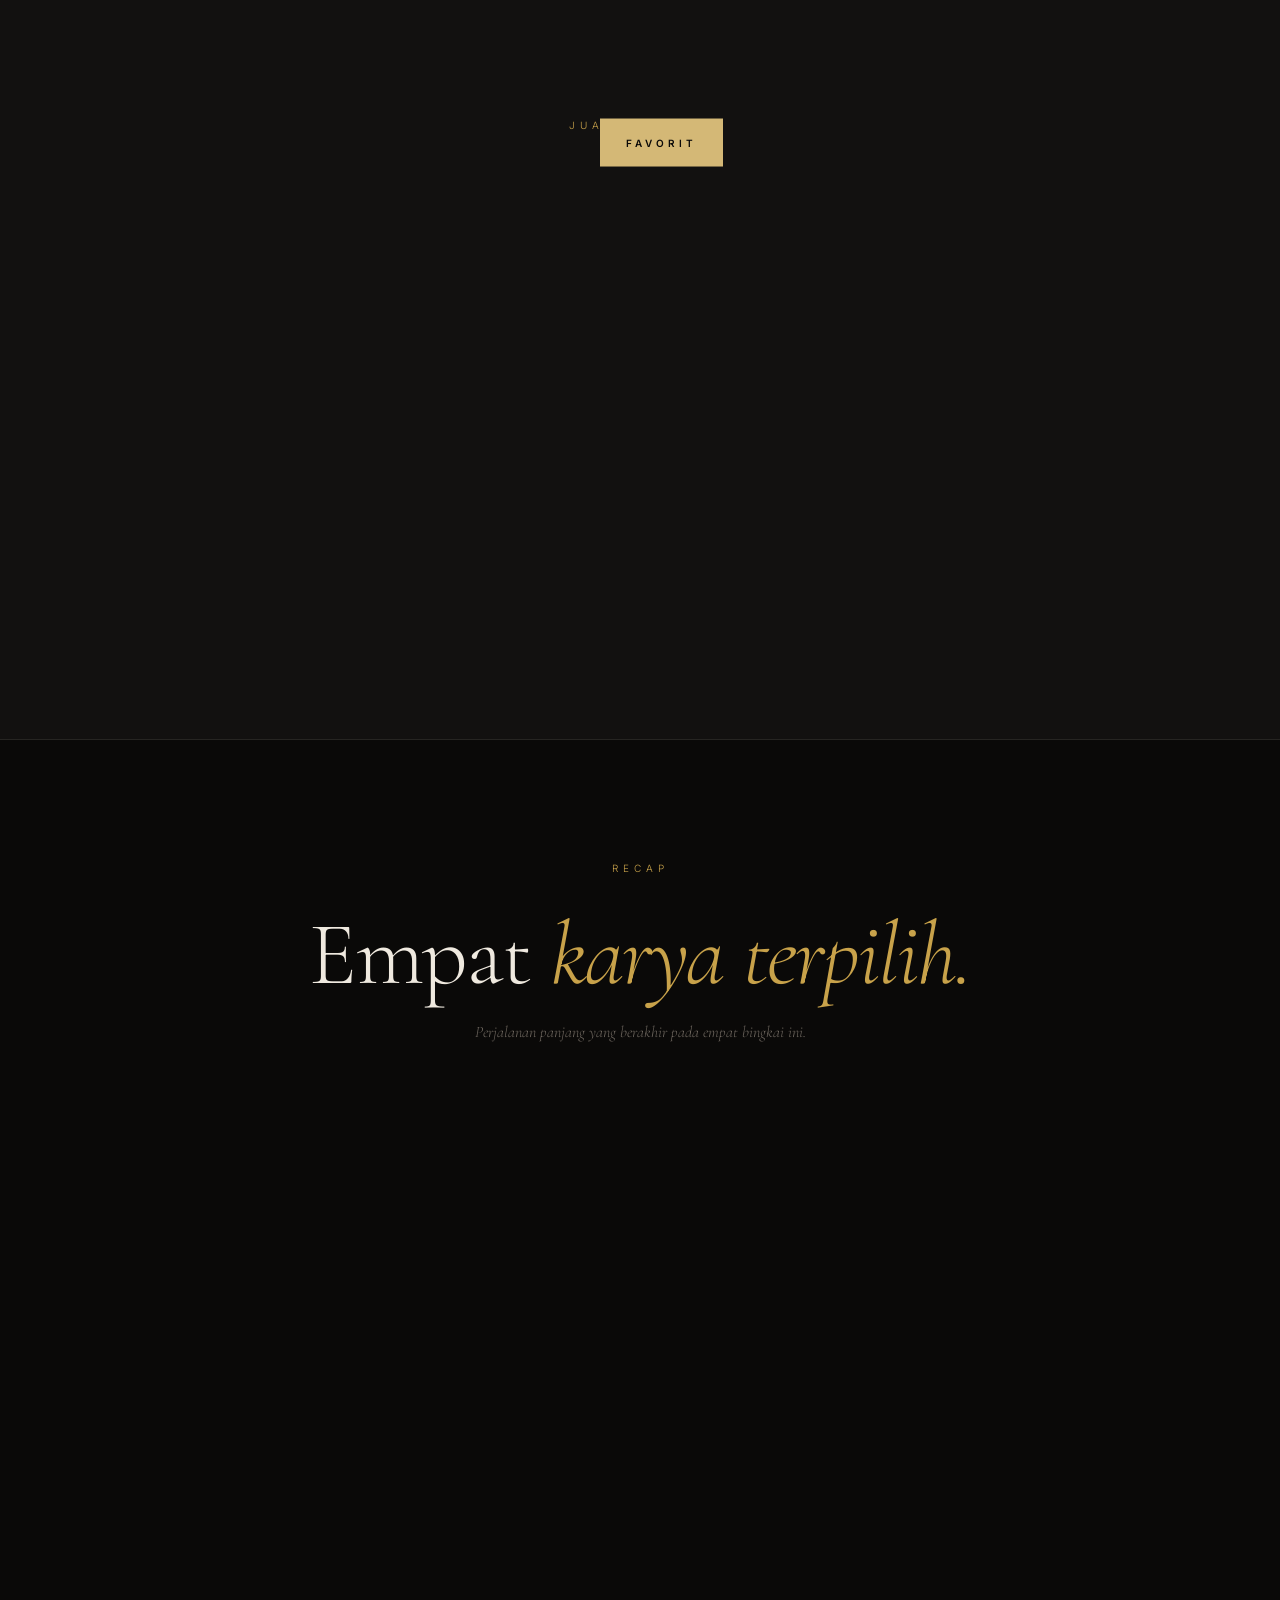
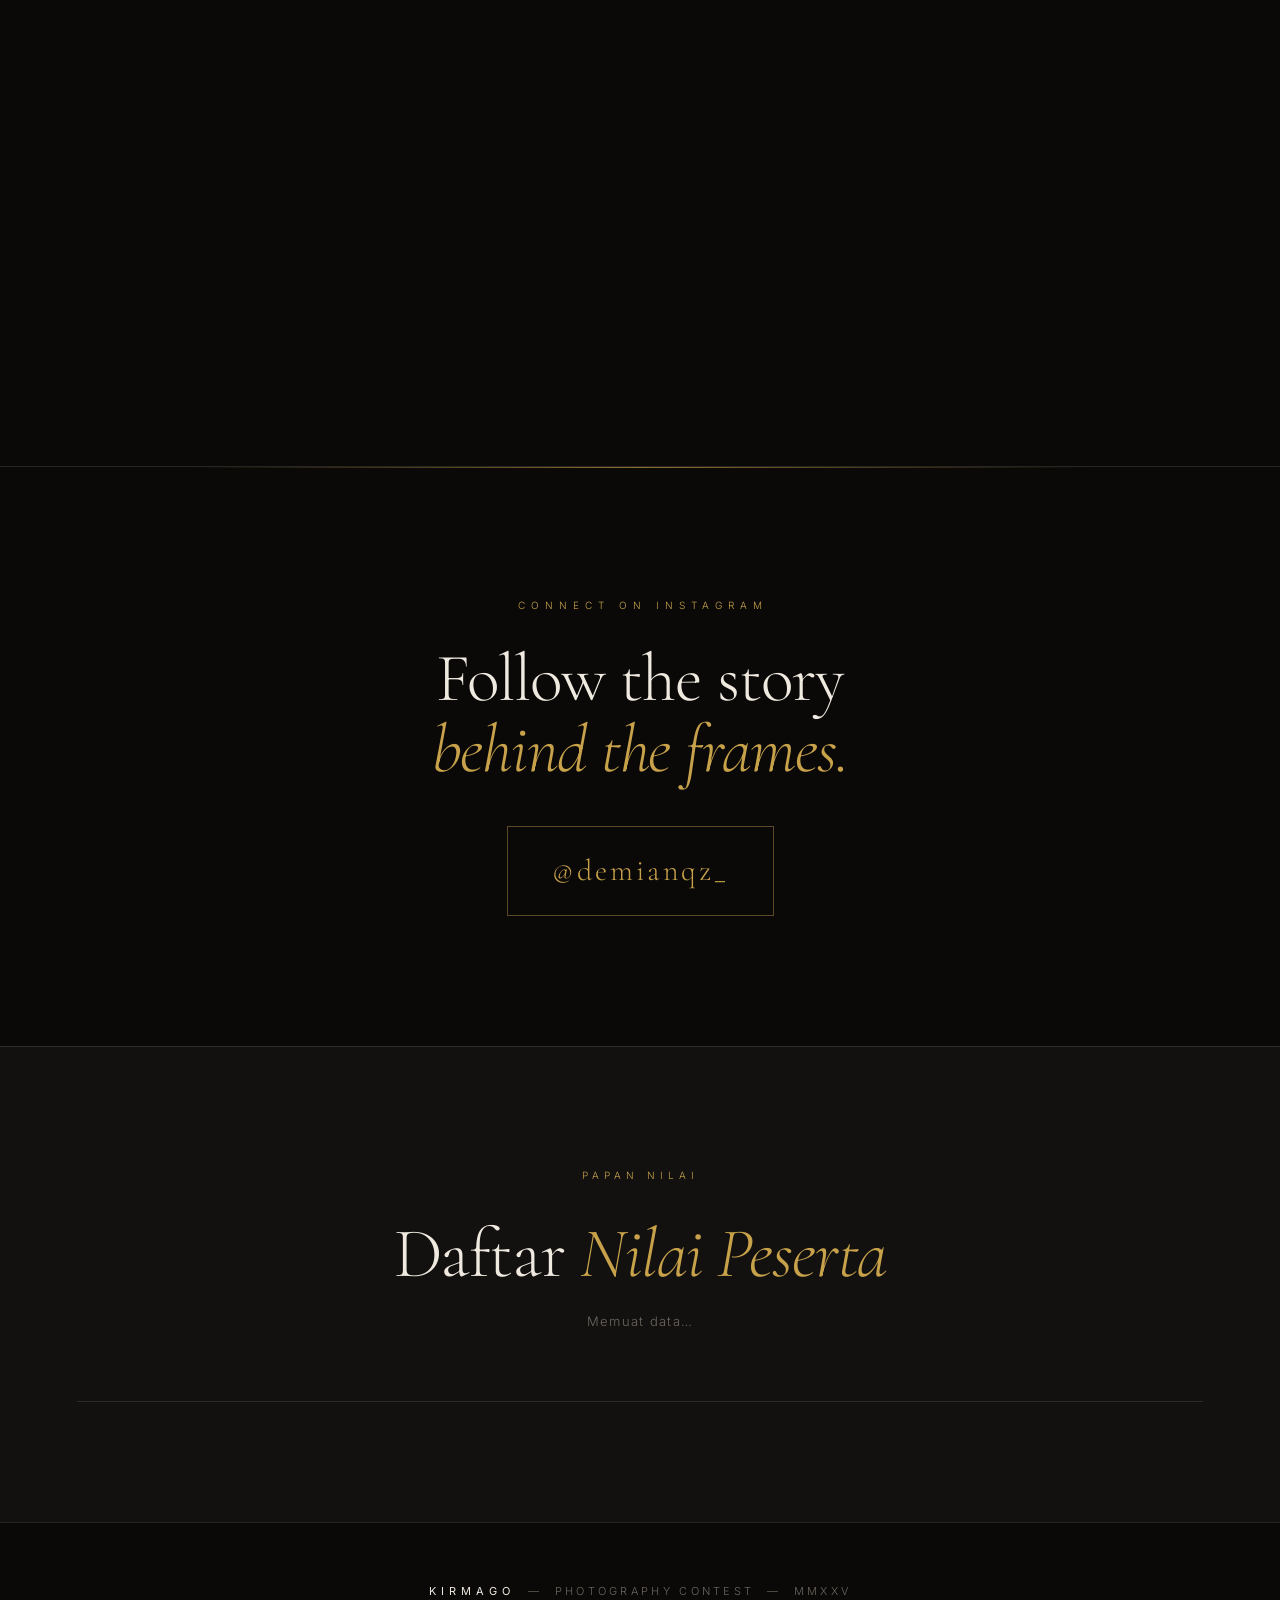
==== commit 748bfaea: "Update index.html" ====
--- a/index.html
+++ b/index.html
@@ -1,4 +1,4 @@
-<!DOCTYPE html>
+<<!DOCTYPE html>
 <html lang="id">
 <head>
 <meta charset="UTF-8">
@@ -21,7 +21,6 @@
   <span class="nav__year">MMXXV</span>
 </nav>
 
-<!-- ============ HERO ============ -->
 <header class="hero" id="hero">
   <div class="hero__bg">
     <img id="heroBg" src="" alt="" data-fallback>
@@ -43,7 +42,6 @@
   </div>
 </header>
 
-<!-- ============ PHOTO WALL ============ -->
 <section class="photo-wall" id="photo-wall">
   <div class="photo-wall__head">
     <div class="eyebrow">Photo Wall</div>
@@ -65,7 +63,6 @@
   </div>
 </section>
 
-<!-- ============ JUARA 3 ============ -->
 <section class="reveal-section" id="juara-3">
   <div class="reveal-section__inner">
     <div class="eyebrow eyebrow--center">Juara 3</div>
@@ -79,7 +76,7 @@
       </div>
       <div class="winner__body">
         <div class="winner__rank">Peringkat Ketiga</div>
-        <h2 class="winner__name" id="nameJuara3">Selvi Ainur Rizma</h2>
+        <h2 class="winner__name" id="nameJuara3">Selvi Ainur Risma</h2>
         <p class="winner__title">Nilai <span class="winner__grade" id="gradeJuara3">A-</span></p>
         <h3 class="winner__story-title">"Manusia dan Lingkungan"</h3>
         <p class="winner__desc">
@@ -104,7 +101,6 @@
   </div>
 </section>
 
-<!-- ============ JUARA 2 ============ -->
 <section class="reveal-section reveal-section--alt" id="juara-2">
   <div class="reveal-section__inner">
     <div class="eyebrow eyebrow--center">Juara 2</div>
@@ -118,7 +114,7 @@
       </div>
       <div class="winner__body">
         <div class="winner__rank">Runner Up</div>
-        <h2 class="winner__name" id="nameJuara2">Najma Asyfa</h2>
+        <h2 class="winner__name" id="nameJuara2">Najma Asyfa Putri</h2>
         <p class="winner__title">Nilai <span class="winner__grade" id="gradeJuara2">A</span></p>
         <h3 class="winner__story-title">"Jejak Budaya, Cahaya Harapan"</h3>
         <p class="winner__desc">
@@ -144,7 +140,6 @@
   </div>
 </section>
 
-<!-- ============ JUARA 1 ============ -->
 <section class="reveal-section reveal-section--grand" id="juara-1">
   <div class="reveal-section__inner">
     <div class="eyebrow eyebrow--center">Juara 1</div>
@@ -187,7 +182,6 @@
   </div>
 </section>
 
-<!-- ============ JUARA FAVORIT (foto aja) ============ -->
 <section class="reveal-section reveal-section--alt" id="juara-favorit">
   <div class="reveal-section__inner">
     <div class="eyebrow eyebrow--center">Juara Favorit</div>
@@ -208,7 +202,6 @@
   </div>
 </section>
 
-<!-- ============ RECAP ============ -->
 <section class="recap" id="recap">
   <div class="recap__inner">
     <div class="eyebrow eyebrow--center">Recap</div>
@@ -219,14 +212,286 @@
       <div class="recap__item" data-reveal>
         <div class="recap__img"><img id="recapImg3" src="" alt="Juara 3" data-fallback></div>
         <div class="recap__rank">Juara 3</div>
-        <div class="recap__name" id="recapName3">Selvi Ainur Rizma</div>
+        <div class="recap__name" id="recapName3">Selvi Ainur Risma</div>
         <div class="recap__title">Nilai A-</div>
       </div>
 
       <div class="recap__item" data-reveal>
         <div class="recap__img"><img id="recapImg2" src="" alt="Juara 2" data-fallback></div>
         <div class="recap__rank">Juara 2</div>
-        <div class="recap__name" id="recapName2">Najma Asyfa</div>
+        <div class="recap__name" id="recapName2">Najma Asyfa Putri</div>
+        <div class="recap__title">Nilai A</div>
+      </div>
+
+      <div class="recap__item" data-reveal>
+        <div class="recap__img"><img id="recapImg1" src="" alt="Juara 1" data-fallback></div>
+        <div class="recap__rank">Juara 1</div>
+        <div class="recap__name" id="recapName1">Irene Althafunnida</div>
+        <div class="recap__title">Nilai S+</div>
+      </div>
+
+      <div class="recap__item" data-reveal>
+        <div class="recap__img"><img id="recapImgFav" src="" alt="Juara Favorit" data-fallback></div>
+        <div class="recap__rank">Favorit</div>
+        <div class="recap__name" id="recapNameFav">Ursila Maulida</div>
+        <div class="recap__title">Nilai A-</div>
+      </div>
+    </div>
+  </div>
+</section>
+
+<section class="connect" id="connect">
+  <div class="connect__inner">
+    <div class="connect__kicker">Connect on Instagram</div>
+    <h2 class="connect__title">Follow the story<br><em>behind the frames.</em></h2>
+    <a class="connect__handle" href="https://www.instagram.com/demianqz_/" target="_blank" rel="noopener noreferrer">
+      @demianqz_
+    </a>
+  </div>
+</section>
+
+<section class="scores" id="scores">
+  <div class="scores__inner">
+    <div class="scores__head">
+      <div class="eyebrow eyebrow--center">Papan Nilai</div>
+      <h2>Daftar <em>Nilai Peserta</em></h2>
+      <p id="scoresCount">Memuat data…</p>
+    </div>
+    <div class="scores__grid" id="scoresGrid"></div>
+  </div>
+</section>
+
+<footer class="footer">
+  <strong>Kirmago</strong> &nbsp;—&nbsp; Photography Contest &nbsp;—&nbsp; MMXXV
+</footer>
+
+<script>
+var CONFIG = {
+
+  winners: {
+    juara1:  { fileId: '1uRES7-1jUp_c5fKPz1BBPP5cFr-I0KGv', name: 'Irene Althafunnida', grade: 'S+' },
+    juara2:  { fileId: '1PHR1WzxDUViS4N6XCPurAi8HJDfp26jV', name: 'Najma Asyfa Putri',  grade: 'A'  },
+    juara3:  { fileId: '1334-q2mpkVkw9Lj13e06acTOW1bjA7nC', name: 'Selvi Ainur Risma',  grade: 'A-' },
+    favorit: { fileId: '1ViHylm8M96a33KJueLLRmc-vNPkGOI0G', name: 'Ursila Maulida',     grade: 'A-' }
+  },
+
+  photoWall: [
+    '1uRES7-1jUp_c5fKPz1BBPP5cFr-I0KGv',
+    '1PHR1WzxDUViS4N6XCPurAi8HJDfp26jV',
+    '1334-q2mpkVkw9Lj13e06acTOW1bjA7nC',
+    '1ViHylm8M96a33KJueLLRmc-vNPkGOI0G'
+  ],
+
+  heroBgId: '1uRES7-1jUp_c5fKPz1BBPP5cFr-I0KGv'
+};
+
+var SCORES = [
+  { name: 'Irene Althafunnida',              grade: 'S+', badge: 'Juara 1' },
+  { name: 'Najma Asyfa Putri',               grade: 'A',  badge: 'Juara 2' },
+  { name: 'Selvi Ainur Risma',               grade: 'A-', badge: 'Juara 3' },
+  { name: 'Ursila Maulida',                  grade: 'A-', badge: 'Favorit' },
+  { name: 'Aira Alfina Putri',               grade: 'C'  },
+  { name: 'Ajeng Setianingsih',              grade: 'C+' },
+  { name: 'Alifah Najwa Hapsari',            grade: 'C'  },
+  { name: 'Annafs',                          grade: 'C+' },
+  { name: 'Aura Silviana Indriani Santoso',  grade: 'B-' },
+  { name: 'Aurelio Fritzi A',                grade: 'C'  },
+  { name: 'Bintang Aprilia',                 grade: 'B+' },
+  { name: 'Callista Maheswari Fellisha Fitri', grade: 'D' },
+  { name: 'Casey Andrea Athaya',             grade: 'C-' },
+  { name: 'Chandra Wicaksono',               grade: 'C+' },
+  { name: 'Clara Viloniya Sukma Rahmadani',  grade: 'B'  },
+  { name: 'Dania',                           grade: 'D'  },
+  { name: 'Dena Aninda Saputri',             grade: 'C+' },
+  { name: 'Elvira Dwi Septiani',             grade: 'B+' },
+  { name: "Faizah Za'imatus Sholiha",        grade: 'B'  },
+  { name: 'Fikri Adi Haikal',                grade: 'C-' },
+  { name: 'Firda',                           grade: 'B'  },
+  { name: 'Gendis Wilujeng Kinanti',         grade: 'C'  },
+  { name: 'Ghania Nayyara Aldana',           grade: 'B+' },
+  { name: 'Gracella Candra Kirana Dewi',     grade: 'C+' },
+  { name: 'Hilwatul Fuadah Nuris Sakinah',   grade: 'D'  },
+  { name: 'Hirzul Fahmi Akmal',              grade: 'D-' },
+  { name: 'Kaila Marva',                     grade: 'B'  },
+  { name: 'Khanza Fredelina Jacinda',        grade: 'B-' },
+  { name: 'Kharera Marsya Novellia',         grade: 'C-' },
+  { name: 'Lintang Najwa A.',                grade: 'B+' },
+  { name: 'Masayu Magnolia Adininggar',      grade: 'C+' },
+  { name: 'Moh Javier Aryano',               grade: '-'  },
+  { name: 'Nadira Zulfatur Rosyadi',         grade: 'B-' },
+  { name: 'Najwa Helmi',                     grade: 'B'  },
+  { name: 'Nayla Salsa H. P.',               grade: 'B-' },
+  { name: 'Ni Made Dwi Puspitasari',         grade: 'B'  },
+  { name: 'Oceanic Christiawan',             grade: 'D-' },
+  { name: 'Octavia Andita Syahfitri',        grade: 'B-' },
+  { name: 'Putri',                           grade: 'B+' },
+  { name: 'Rachma Chairun Nisa',             grade: 'B+' },
+  { name: 'Rania Urmilah Meilasari',         grade: 'C-' },
+  { name: 'Reffy Anugra',                    grade: 'C'  },
+  { name: 'Safa Elysia Labibah',             grade: 'B+' },
+  { name: 'Safaraz Abiyu Alme',              grade: 'C+' },
+  { name: 'Sandrina Salsabila Fatiha',       grade: 'C-' },
+  { name: 'Shyifa Imrotus Sholehah',         grade: 'B-' },
+  { name: 'Suryani Wahyuningsih',            grade: 'C'  },
+  { name: 'Unyike Lintang Kejora',           grade: 'C+' },
+  { name: 'Yuliyana Maharani',               grade: 'B+' },
+  { name: 'Zahra Difyatus Syifa',            grade: 'D'  },
+  { name: 'Marizka',                         grade: 'C+' },
+  { name: 'Hilwa',                           grade: 'B+' }
+];
+
+(function () {
+  'use strict';
+
+  function driveUrl(fileId, size) {
+    size = size || 'w1600';
+    return 'https://drive.google.com/thumbnail?id=' + fileId + '&sz=' + size;
+  }
+
+  function $(s) { return document.querySelector(s); }
+
+  function setImg(el, fileId, size) {
+    if (!el || !fileId) return;
+    el.src = driveUrl(fileId, size);
+  }
+
+  var W = CONFIG.winners;
+
+  setImg($('#imgJuara1'), W.juara1.fileId, 'w2000');
+  setImg($('#imgJuara2'), W.juara2.fileId, 'w2000');
+  setImg($('#imgJuara3'), W.juara3.fileId, 'w2000');
+  setImg($('#imgFavorit'), W.favorit.fileId, 'w2000');
+
+  setImg($('#recapImg1'), W.juara1.fileId, 'w1200');
+  setImg($('#recapImg2'), W.juara2.fileId, 'w1200');
+  setImg($('#recapImg3'), W.juara3.fileId, 'w1200');
+  setImg($('#recapImgFav'), W.favorit.fileId, 'w1200');
+
+  setImg($('#heroBg'), CONFIG.heroBgId, 'w2000');
+
+  $('#nameJuara1').textContent = W.juara1.name;
+  $('#nameJuara2').textContent = W.juara2.name;
+  $('#nameJuara3').textContent = W.juara3.name;
+  $('#nameFavorit').textContent = W.favorit.name;
+
+  $('#gradeJuara1').textContent = W.juara1.grade;
+  $('#gradeJuara2').textContent = W.juara2.grade;
+  $('#gradeJuara3').textContent = W.juara3.grade;
+  $('#gradeFavorit').textContent = W.favorit.grade;
+
+  $('#recapName1').textContent = W.juara1.name;
+  $('#recapName2').textContent = W.juara2.name;
+  $('#recapName3').textContent = W.juara3.name;
+  $('#recapNameFav').textContent = W.favorit.name;
+
+  (function buildPhotoWall() {
+    var ids = CONFIG.photoWall || [];
+    if (!ids.length) return;
+
+    function makeRowHtml() {
+      var html = '';
+      for (var i = 0; i < ids.length; i++) {
+        var url = driveUrl(ids[i], 'w800');
+        html += '<div class="photo-wall__item">'
+              + '<img src="' + url + '" alt="" loading="lazy" data-fallback>'
+              + '</div>';
+      }
+      return html;
+    }
+
+    var rowHtml = makeRowHtml() + makeRowHtml();
+
+    var row1 = $('#row1');
+    var row2 = $('#row2');
+    var row3 = $('#row3');
+
+    if (row1) row1.innerHTML = rowHtml;
+    if (row2) row2.innerHTML = rowHtml;
+    if (row3) row3.innerHTML = rowHtml;
+  })();
+
+  (function buildScores() {
+    var grid = $('#scoresGrid');
+    if (!grid) return;
+
+    var countEl = $('#scoresCount');
+    if (countEl) countEl.textContent = SCORES.length + ' peserta — hasil penilaian juri';
+
+    function gradeClass(g) {
+      var first = String(g).charAt(0);
+      if (first === 'S') return 'grade-s';
+      if (first === 'A') return 'grade-a';
+      if (first === 'B') return 'grade-b';
+      if (first === 'C') return 'grade-c';
+      return 'grade-d';
+    }
+
+    function pad(n) {
+      return n < 10 ? '0' + n : '' + n;
+    }
+
+    var html = '';
+    for (var i = 0; i < SCORES.length; i++) {
+      var s = SCORES[i];
+      var isWinner = !!s.badge;
+      var badge = s.badge
+        ? ' <span class="score-item__badge">' + s.badge + '</span>'
+        : '';
+      html += '<div class="score-item' + (isWinner ? ' score-item--winner' : '') + '">'
+            + '<span class="score-item__rank">' + pad(i + 1) + '</span>'
+            + '<span class="score-item__name">' + s.name + badge + '</span>'
+            + '<span class="score-item__grade ' + gradeClass(s.grade) + '">' + s.grade + '</span>'
+            + '</div>';
+    }
+    grid.innerHTML = html;
+  })();
+
+  (function imageFallback() {
+    var imgs = document.querySelectorAll('img[data-fallback]');
+    Array.prototype.forEach.call(imgs, function (img) {
+      img.addEventListener('error', function () {
+        var parent = img.parentNode;
+        if (!parent) return;
+        if (parent.querySelector('.img-fallback')) return;
+        var fb = document.createElement('div');
+        fb.className = 'img-fallback';
+        fb.textContent = 'Foto belum tersedia';
+        parent.appendChild(fb);
+        img.style.display = 'none';
+      }, { once: true });
+    });
+  })();
+
+  (function grain() {
+    try {
+      var canvas = document.getElementById('grainCanvas');
+      if (!canvas) return;
+      var ctx = canvas.getContext('2d', { alpha: true });
+      var W = 220, H = 220;
+      canvas.width = W;
+      canvas.height = H;
+      var frames = [];
+      for (var f = 0; f < 5; f++) {
+        var imgData = ctx.createImageData(W, H);
+        var d = imgData.data;
+        for (var i = 0; i < d.length; i += 4) {
+          var v = (Math.random() * 255) | 0;
+          d[i] = d[i + 1] = d[i + 2] = v;
+          d[i + 3] = 22;
+        }
+        frames.push(imgData);
+      }
+      var idx = 0, last = 0;
+      var interval = 1000 / 14;
+      function loop(t) {
+        if (t - last >= interval) {
+          last = t;
+          idx = (idx + 1) % frames.length;
+          ctx.putImageData(frames[idx], 0, 0);
+        }
+        requestAnimationFrame(loop);
+      }
+      requestAnimationFrrecapName2">Najma Asyfa</div>
         <div class="recap__title">Nilai A</div>
       </div>
 
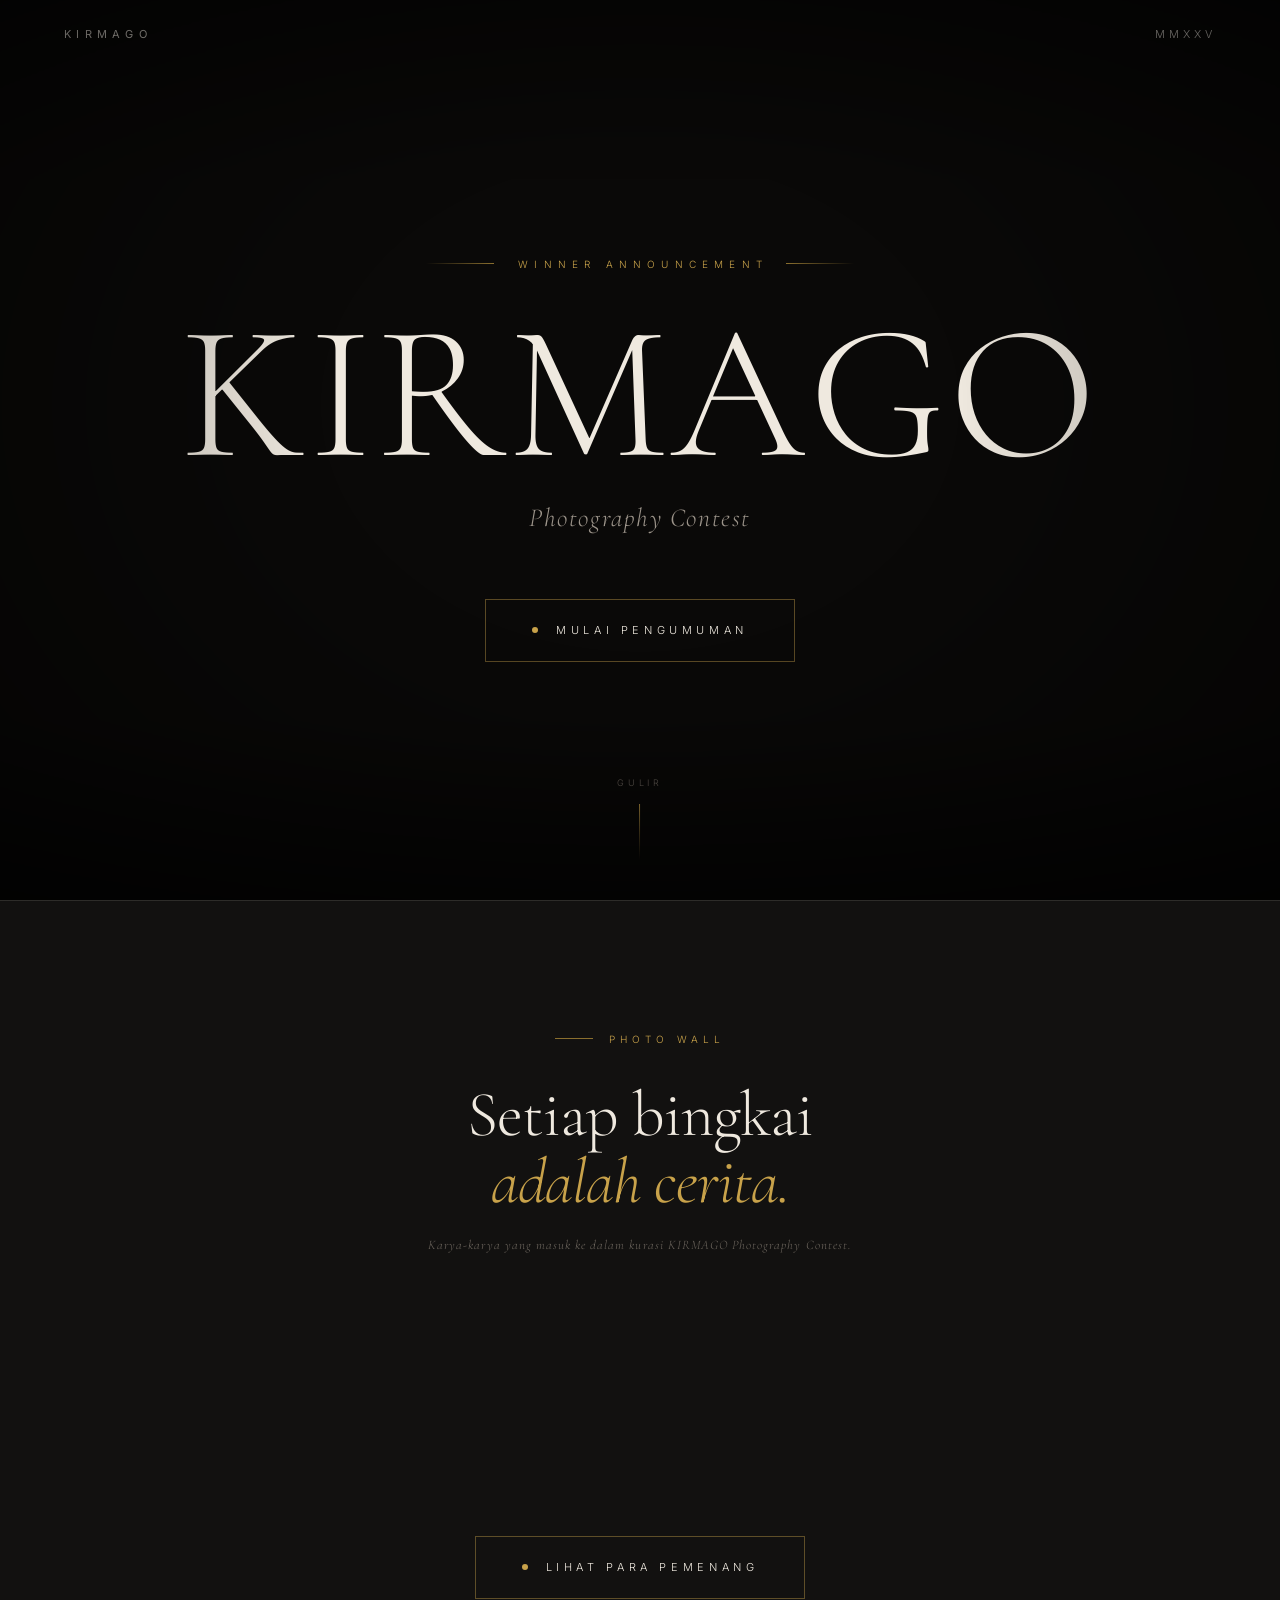
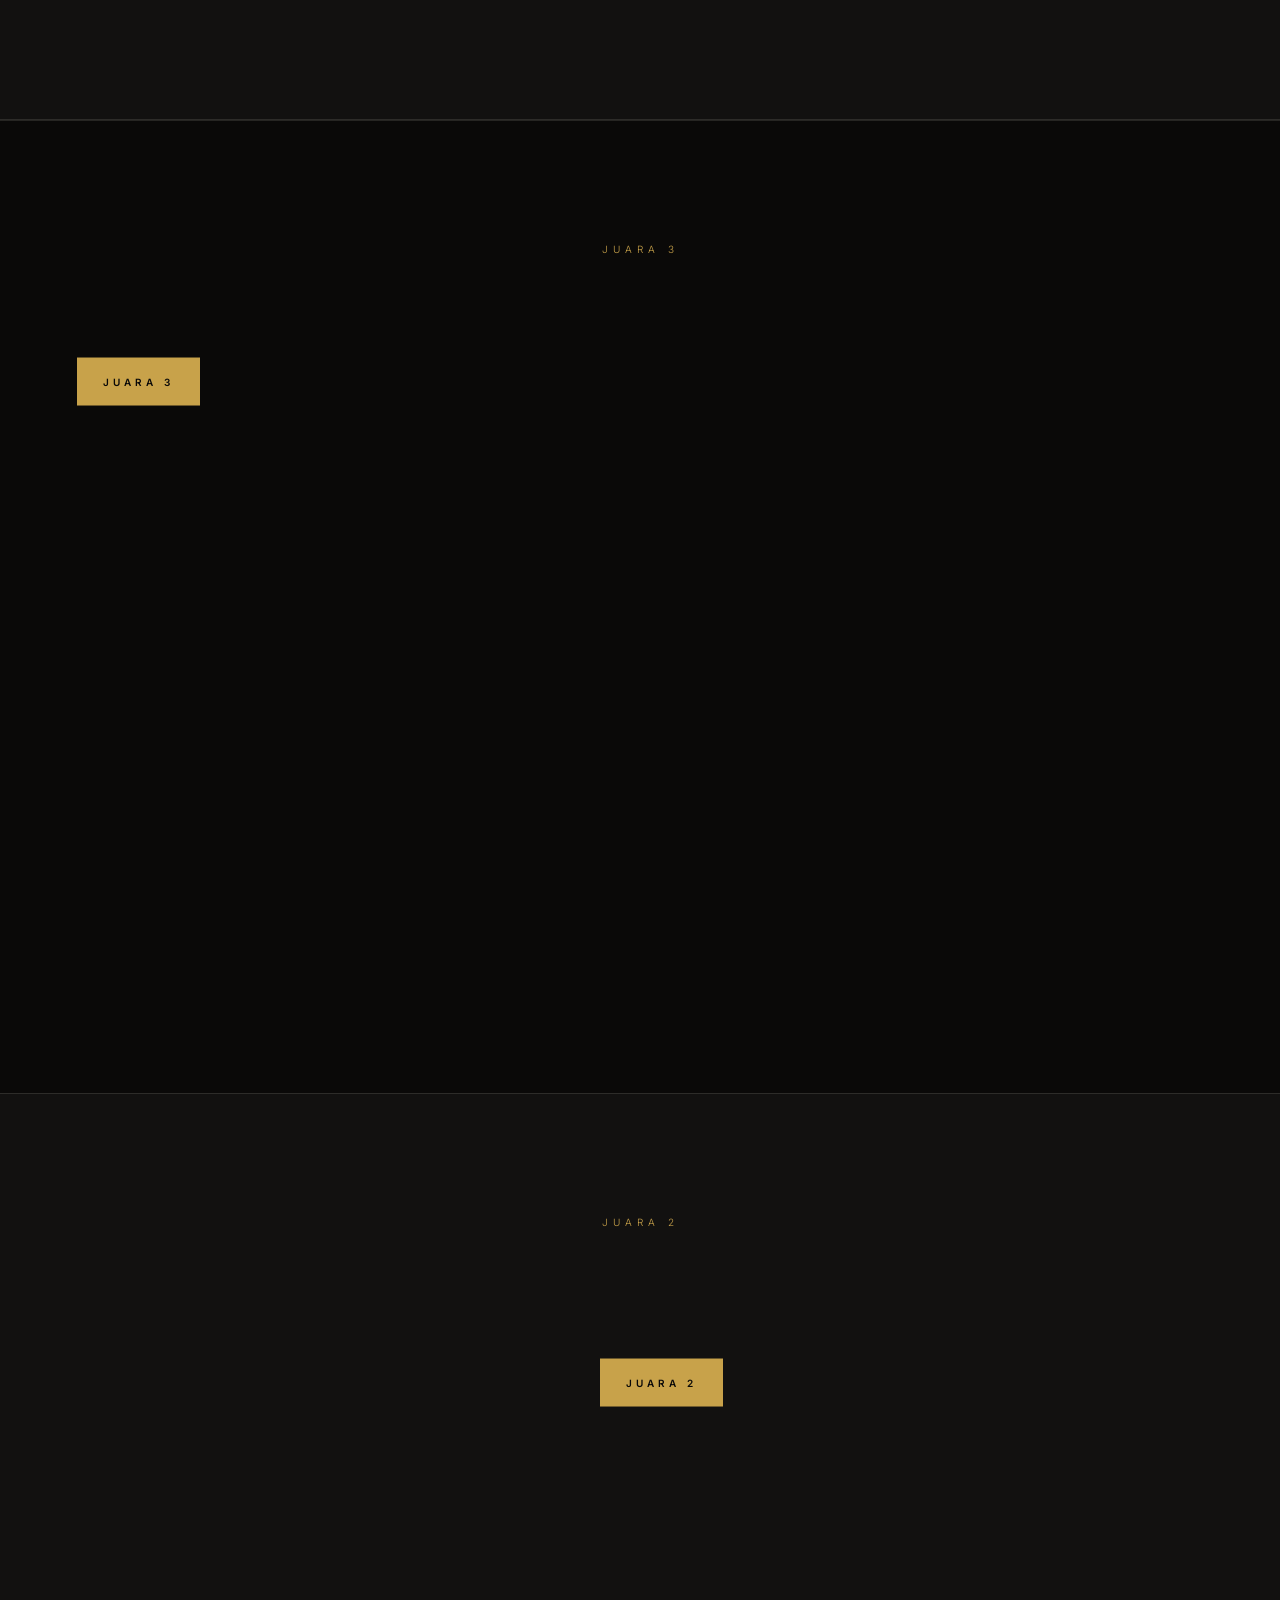
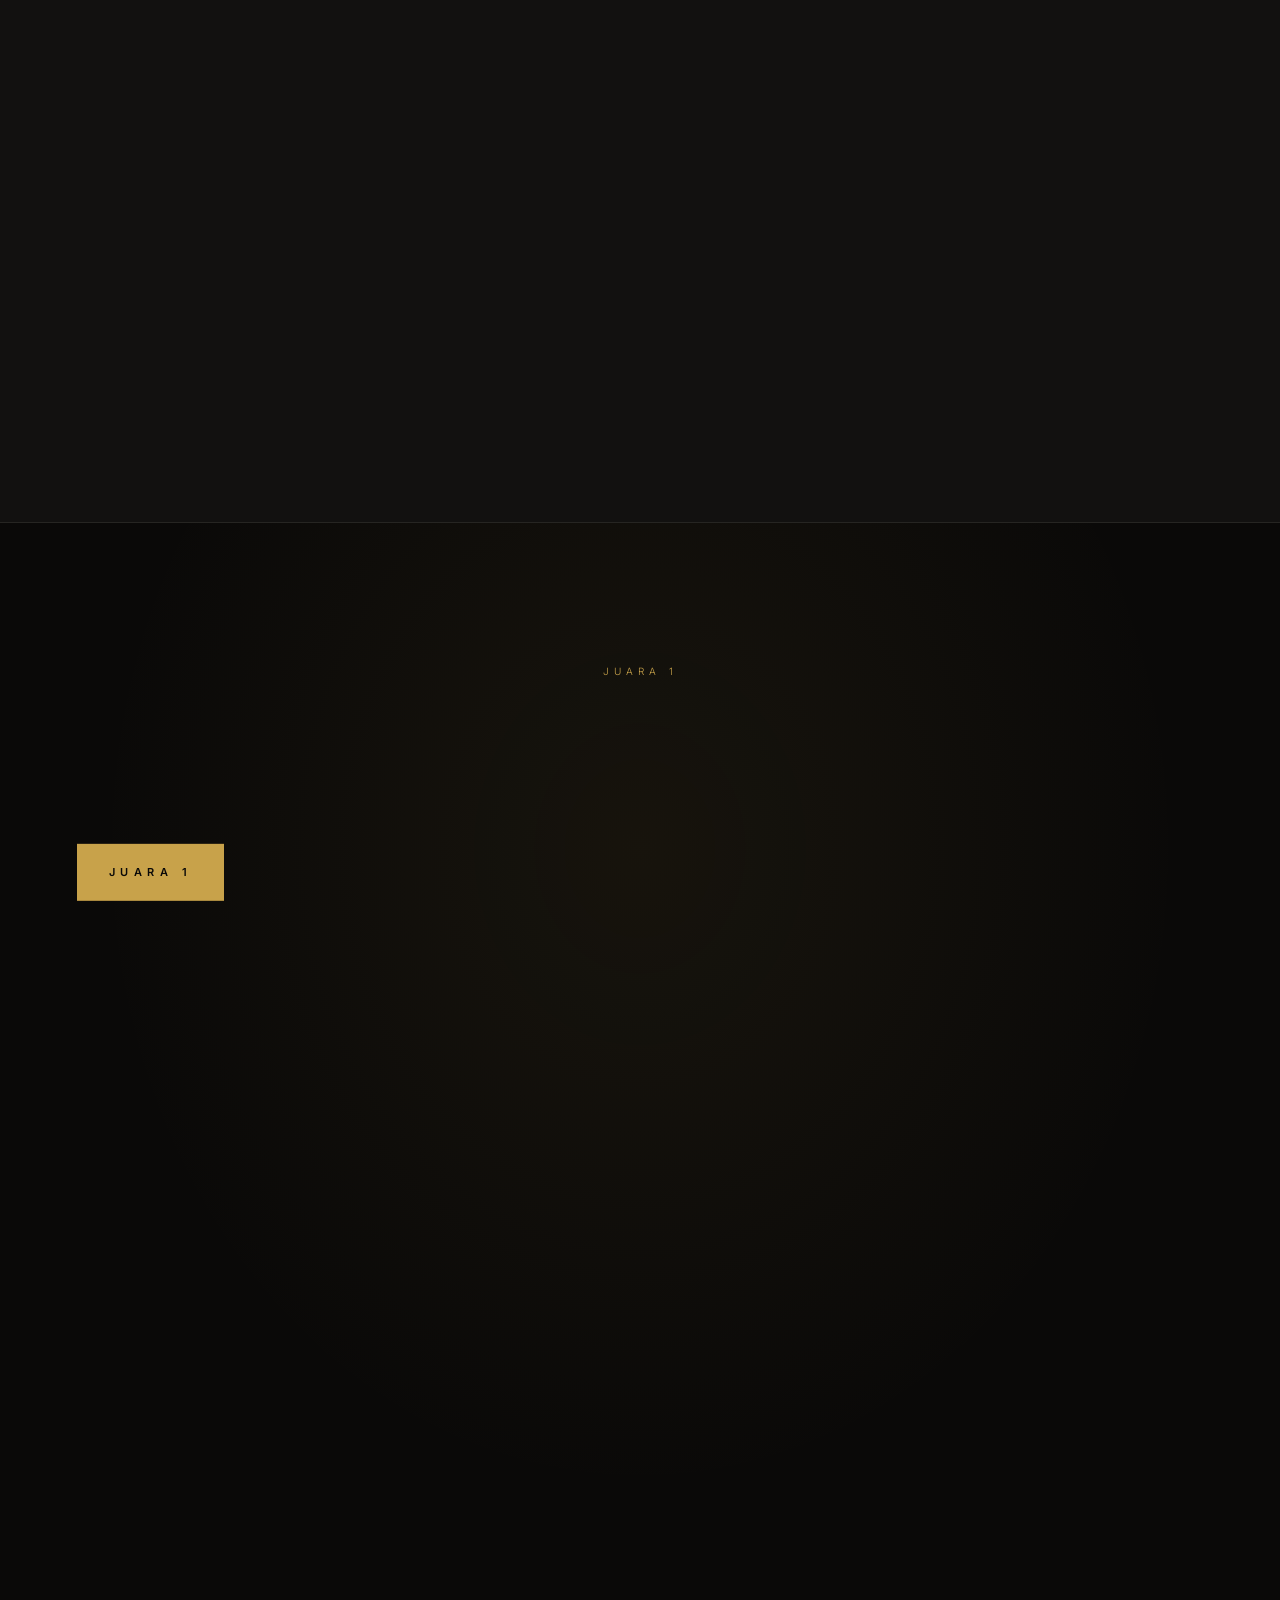
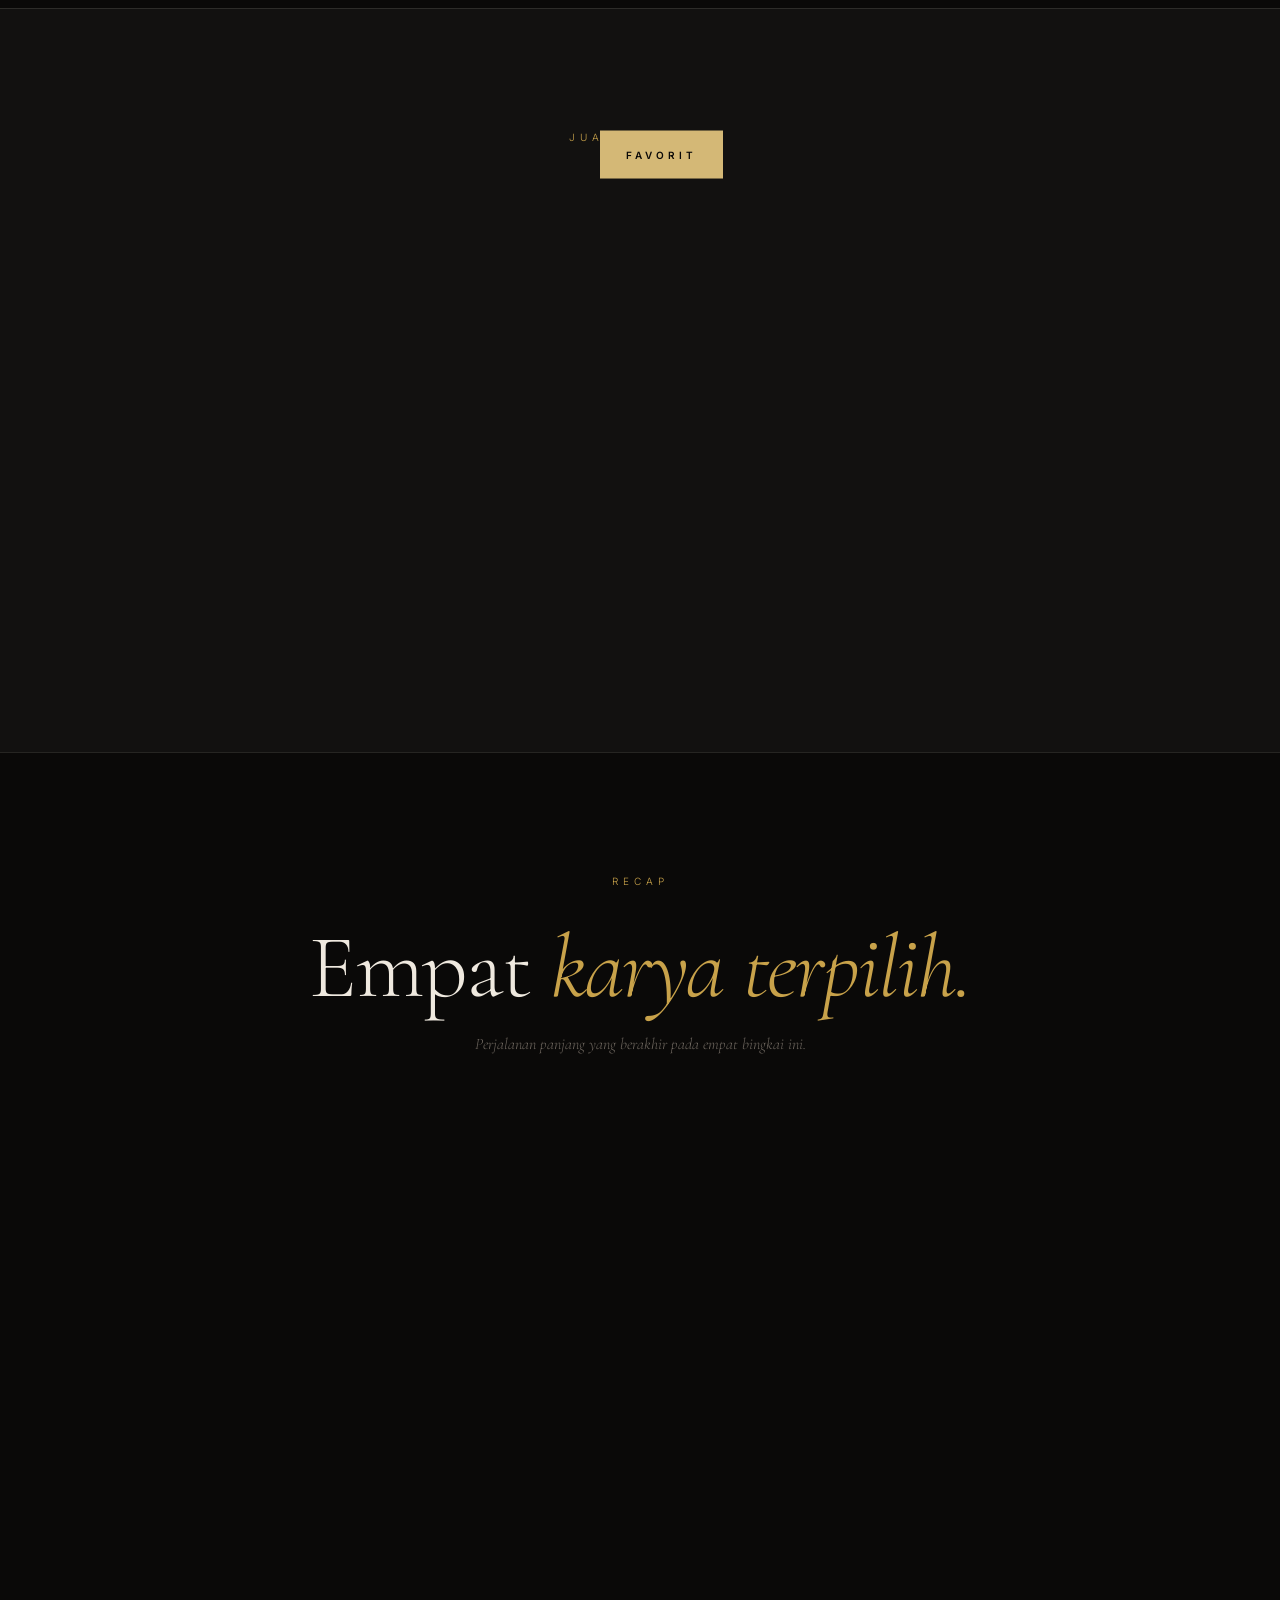
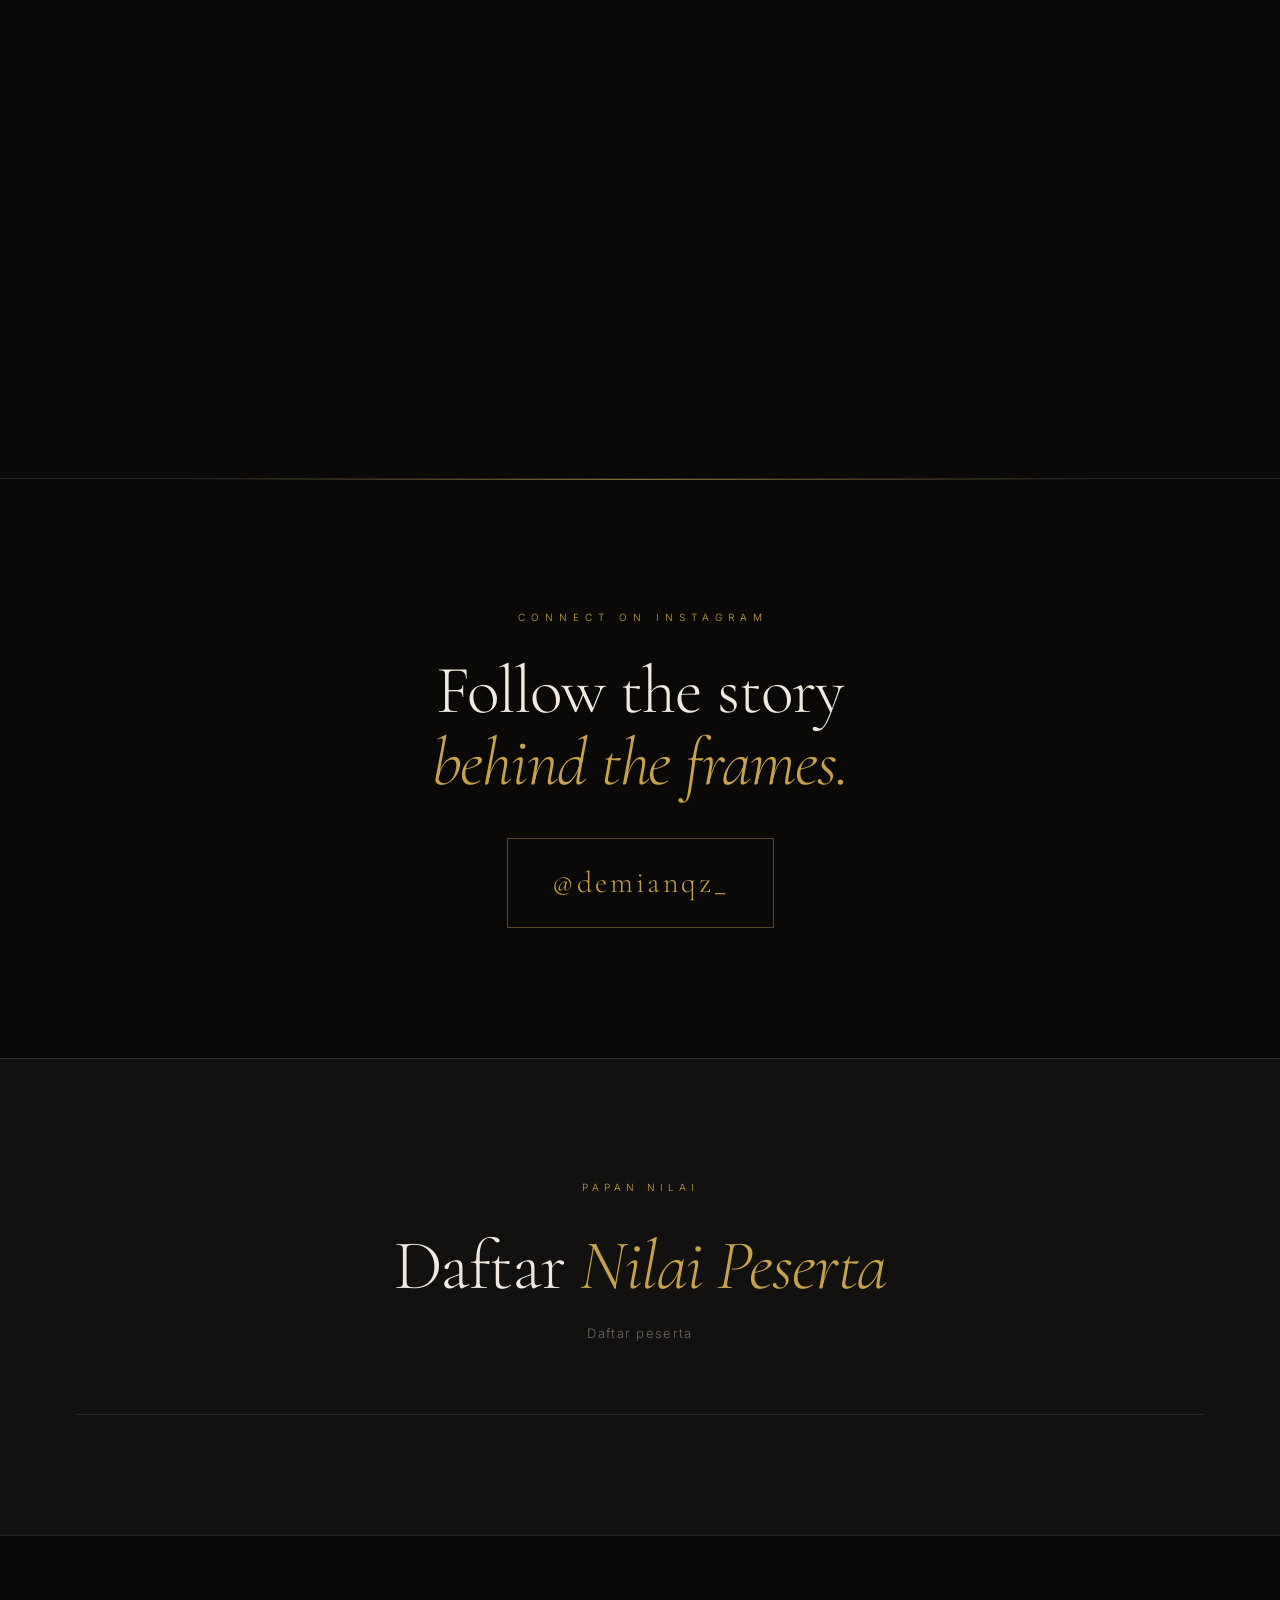
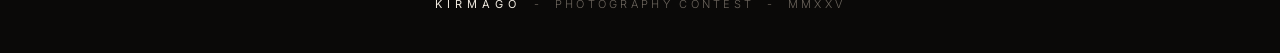
==== commit b759cf04: "Update index.html" ====
--- a/index.html
+++ b/index.html
@@ -1,9 +1,9 @@
-<<!DOCTYPE html>
+<!DOCTYPE html>
 <html lang="id">
 <head>
 <meta charset="UTF-8">
 <meta name="viewport" content="width=device-width, initial-scale=1.0">
-<title>KIRMAGO Photography Contest — Winner Announcement</title>
+<title>KIRMAGO Photography Contest - Winner Announcement</title>
 <meta name="description" content="Pengumuman pemenang KIRMAGO Photography Contest.">
 <link rel="preconnect" href="https://fonts.googleapis.com">
 <link rel="preconnect" href="https://fonts.gstatic.com" crossorigin>
@@ -78,7 +78,7 @@
         <div class="winner__rank">Peringkat Ketiga</div>
         <h2 class="winner__name" id="nameJuara3">Selvi Ainur Risma</h2>
         <p class="winner__title">Nilai <span class="winner__grade" id="gradeJuara3">A-</span></p>
-        <h3 class="winner__story-title">"Manusia dan Lingkungan"</h3>
+        <h3 class="winner__story-title">Manusia dan Lingkungan</h3>
         <p class="winner__desc">
           Dari foto ini, kita dapat melihat hubungan antara manusia dan lingkungan.
           Kelompok siswa berada di depan bangunan sekolah dengan mengenakan pakaian
@@ -116,7 +116,7 @@
         <div class="winner__rank">Runner Up</div>
         <h2 class="winner__name" id="nameJuara2">Najma Asyfa Putri</h2>
         <p class="winner__title">Nilai <span class="winner__grade" id="gradeJuara2">A</span></p>
-        <h3 class="winner__story-title">"Jejak Budaya, Cahaya Harapan"</h3>
+        <h3 class="winner__story-title">Jejak Budaya, Cahaya Harapan</h3>
         <p class="winner__desc">
           Melihat foto ini, tercipta suasana sunyi yang seolah memisahkan kita
           dari kebisingan dunia luar. Walaupun tidak tampak sosok manusia di
@@ -155,9 +155,9 @@
         <div class="winner__rank winner__rank--grand">Pemenang Utama</div>
         <h2 class="winner__name winner__name--grand" id="nameJuara1">Irene Althafunnida</h2>
         <p class="winner__title">Nilai <span class="winner__grade" id="gradeJuara1">S+</span></p>
-        <h3 class="winner__story-title">"Merawat Kehidupan"</h3>
+        <h3 class="winner__story-title">Merawat Kehidupan</h3>
         <p class="winner__desc">
-          "Rawat aku, rawat aku," begitu kira-kira suara tanaman dalam candaan
+          Rawat aku, rawat aku, begitu kira-kira suara tanaman dalam candaan
           seorang bapak yang sedang merawatnya. Di balik candanya yang sederhana,
           tersimpan makna mendalam: setiap proses kehidupan membutuhkan perhatian
           dan kesabaran untuk terus tumbuh.
@@ -191,7 +191,7 @@
           <img id="imgFavorit" src="" alt="Karya Juara Favorit" data-fallback>
         </div>
         <div class="winner__badge winner__badge--fav">Favorit</div>
-        <div class="winner__ghost">★</div>
+        <div class="winner__ghost">F</div>
       </div>
       <div class="winner__body">
         <div class="winner__rank">Pilihan Favorit</div>
@@ -227,6 +227,264 @@
         <div class="recap__img"><img id="recapImg1" src="" alt="Juara 1" data-fallback></div>
         <div class="recap__rank">Juara 1</div>
         <div class="recap__name" id="recapName1">Irene Althafunnida</div>
+        <div class="recap__title">Nilai S+</div>
+      </div>
+
+      <div class="recap__item" data-reveal>
+        <div class="recap__img"><img id="recapImgFav" src="" alt="Juara Favorit" data-fallback></div>
+        <div class="recap__rank">Favorit</div>
+        <div class="recap__name" id="recapNameFav">Ursila Maulida</div>
+        <div class="recap__title">Nilai A-</div>
+      </div>
+    </div>
+  </div>
+</section>
+
+<section class="connect" id="connect">
+  <div class="connect__inner">
+    <div class="connect__kicker">Connect on Instagram</div>
+    <h2 class="connect__title">Follow the story<br><em>behind the frames.</em></h2>
+    <a class="connect__handle" href="https://www.instagram.com/demianqz_/" target="_blank" rel="noopener noreferrer">
+      @demianqz_
+    </a>
+  </div>
+</section>
+
+<section class="scores" id="scores">
+  <div class="scores__inner">
+    <div class="scores__head">
+      <div class="eyebrow eyebrow--center">Papan Nilai</div>
+      <h2>Daftar <em>Nilai Peserta</em></h2>
+      <p id="scoresCount">Daftar peserta</p>
+    </div>
+    <div class="scores__grid" id="scoresGrid"></div>
+  </div>
+</section>
+
+<footer class="footer">
+  <strong>Kirmago</strong> &nbsp;-&nbsp; Photography Contest &nbsp;-&nbsp; MMXXV
+</footer>
+
+<script>
+var CONFIG = {
+  winners: {
+    juara1:  { fileId: '1uRES7-1jUp_c5fKPz1BBPP5cFr-I0KGv', name: 'Irene Althafunnida', grade: 'S+' },
+    juara2:  { fileId: '1PHR1WzxDUViS4N6XCPurAi8HJDfp26jV', name: 'Najma Asyfa Putri',  grade: 'A'  },
+    juara3:  { fileId: '1334-q2mpkVkw9Lj13e06acTOW1bjA7nC', name: 'Selvi Ainur Risma',  grade: 'A-' },
+    favorit: { fileId: '1ViHylm8M96a33KJueLLRmc-vNPkGOI0G', name: 'Ursila Maulida',     grade: 'A-' }
+  },
+  photoWall: [
+    '1uRES7-1jUp_c5fKPz1BBPP5cFr-I0KGv',
+    '1PHR1WzxDUViS4N6XCPurAi8HJDfp26jV',
+    '1334-q2mpkVkw9Lj13e06acTOW1bjA7nC',
+    '1ViHylm8M96a33KJueLLRmc-vNPkGOI0G'
+  ],
+  heroBgId: '1uRES7-1jUp_c5fKPz1BBPP5cFr-I0KGv'
+};
+
+var SCORES = [
+  { name: 'Irene Althafunnida',                grade: 'S+', badge: 'Juara 1' },
+  { name: 'Najma Asyfa Putri',                 grade: 'A',  badge: 'Juara 2' },
+  { name: 'Selvi Ainur Risma',                 grade: 'A-', badge: 'Juara 3' },
+  { name: 'Ursila Maulida',                    grade: 'A-', badge: 'Favorit' },
+  { name: 'Aira Alfina Putri',                 grade: 'C'  },
+  { name: 'Ajeng Setianingsih',                grade: 'C+' },
+  { name: 'Alifah Najwa Hapsari',              grade: 'C'  },
+  { name: 'Annafs',                            grade: 'C+' },
+  { name: 'Aura Silviana Indriani Santoso',    grade: 'B-' },
+  { name: 'Aurelio Fritzi A',                  grade: 'C'  },
+  { name: 'Bintang Aprilia',                   grade: 'B+' },
+  { name: 'Callista Maheswari Fellisha Fitri', grade: 'D'  },
+  { name: 'Casey Andrea Athaya',               grade: 'C-' },
+  { name: 'Chandra Wicaksono',                 grade: 'C+' },
+  { name: 'Clara Viloniya Sukma Rahmadani',    grade: 'B'  },
+  { name: 'Dania',                             grade: 'D'  },
+  { name: 'Dena Aninda Saputri',               grade: 'C+' },
+  { name: 'Elvira Dwi Septiani',               grade: 'B+' },
+  { name: 'Faizah Zaimatus Sholiha',           grade: 'B'  },
+  { name: 'Fikri Adi Haikal',                  grade: 'C-' },
+  { name: 'Firda',                             grade: 'B'  },
+  { name: 'Gendis Wilujeng Kinanti',           grade: 'C'  },
+  { name: 'Ghania Nayyara Aldana',             grade: 'B+' },
+  { name: 'Gracella Candra Kirana Dewi',       grade: 'C+' },
+  { name: 'Hilwatul Fuadah Nuris Sakinah',     grade: 'D'  },
+  { name: 'Hirzul Fahmi Akmal',                grade: 'D-' },
+  { name: 'Kaila Marva',                       grade: 'B'  },
+  { name: 'Khanza Fredelina Jacinda',          grade: 'B-' },
+  { name: 'Kharera Marsya Novellia',           grade: 'C-' },
+  { name: 'Lintang Najwa A.',                  grade: 'B+' },
+  { name: 'Masayu Magnolia Adininggar',        grade: 'C+' },
+  { name: 'Moh Javier Aryano',                 grade: '-'  },
+  { name: 'Nadira Zulfatur Rosyadi',           grade: 'B-' },
+  { name: 'Najwa Helmi',                       grade: 'B'  },
+  { name: 'Nayla Salsa H. P.',                 grade: 'B-' },
+  { name: 'Ni Made Dwi Puspitasari',           grade: 'B'  },
+  { name: 'Oceanic Christiawan',               grade: 'D-' },
+  { name: 'Octavia Andita Syahfitri',          grade: 'B-' },
+  { name: 'Putri',                             grade: 'B+' },
+  { name: 'Rachma Chairun Nisa',               grade: 'B+' },
+  { name: 'Rania Urmilah Meilasari',           grade: 'C-' },
+  { name: 'Reffy Anugra',                      grade: 'C'  },
+  { name: 'Safa Elysia Labibah',               grade: 'B+' },
+  { name: 'Safaraz Abiyu Alme',                grade: 'C+' },
+  { name: 'Sandrina Salsabila Fatiha',         grade: 'C-' },
+  { name: 'Shyifa Imrotus Sholehah',           grade: 'B-' },
+  { name: 'Suryani Wahyuningsih',              grade: 'C'  },
+  { name: 'Unyike Lintang Kejora',             grade: 'C+' },
+  { name: 'Yuliyana Maharani',                 grade: 'B+' },
+  { name: 'Zahra Difyatus Syifa',              grade: 'D'  },
+  { name: 'Marizka',                           grade: 'C+' },
+  { name: 'Hilwa',                             grade: 'B+' }
+];
+
+(function () {
+  'use strict';
+
+  function driveUrl(fileId, size) {
+    size = size || 'w1600';
+    return 'https://drive.google.com/thumbnail?id=' + fileId + '&sz=' + size;
+  }
+
+  function $(s) { return document.querySelector(s); }
+
+  function setImg(el, fileId, size) {
+    if (!el || !fileId) return;
+    el.src = driveUrl(fileId, size);
+  }
+
+  var W = CONFIG.winners;
+
+  setImg($('#imgJuara1'), W.juara1.fileId, 'w2000');
+  setImg($('#imgJuara2'), W.juara2.fileId, 'w2000');
+  setImg($('#imgJuara3'), W.juara3.fileId, 'w2000');
+  setImg($('#imgFavorit'), W.favorit.fileId, 'w2000');
+
+  setImg($('#recapImg1'), W.juara1.fileId, 'w1200');
+  setImg($('#recapImg2'), W.juara2.fileId, 'w1200');
+  setImg($('#recapImg3'), W.juara3.fileId, 'w1200');
+  setImg($('#recapImgFav'), W.favorit.fileId, 'w1200');
+
+  setImg($('#heroBg'), CONFIG.heroBgId, 'w2000');
+
+  $('#nameJuara1').textContent = W.juara1.name;
+  $('#nameJuara2').textContent = W.juara2.name;
+  $('#nameJuara3').textContent = W.juara3.name;
+  $('#nameFavorit').textContent = W.favorit.name;
+
+  $('#gradeJuara1').textContent = W.juara1.grade;
+  $('#gradeJuara2').textContent = W.juara2.grade;
+  $('#gradeJuara3').textContent = W.juara3.grade;
+  $('#gradeFavorit').textContent = W.favorit.grade;
+
+  $('#recapName1').textContent = W.juara1.name;
+  $('#recapName2').textContent = W.juara2.name;
+  $('#recapName3').textContent = W.juara3.name;
+  $('#recapNameFav').textContent = W.favorit.name;
+
+  (function buildPhotoWall() {
+    var ids = CONFIG.photoWall || [];
+    if (!ids.length) return;
+
+    function makeRowHtml() {
+      var html = '';
+      for (var i = 0; i < ids.length; i++) {
+        var url = driveUrl(ids[i], 'w800');
+        html += '<div class="photo-wall__item">'
+              + '<img src="' + url + '" alt="" loading="lazy" data-fallback>'
+              + '</div>';
+      }
+      return html;
+    }
+
+    var rowHtml = makeRowHtml() + makeRowHtml();
+
+    var row1 = $('#row1');
+    var row2 = $('#row2');
+    var row3 = $('#row3');
+
+    if (row1) row1.innerHTML = rowHtml;
+    if (row2) row2.innerHTML = rowHtml;
+    if (row3) row3.innerHTML = rowHtml;
+  })();
+
+  (function buildScores() {
+    var grid = $('#scoresGrid');
+    if (!grid) return;
+
+    var countEl = $('#scoresCount');
+    if (countEl) countEl.textContent = SCORES.length + ' peserta - hasil penilaian juri';
+
+    function gradeClass(g) {
+      var first = String(g).charAt(0);
+      if (first === 'S') return 'grade-s';
+      if (first === 'A') return 'grade-a';
+      if (first === 'B') return 'grade-b';
+      if (first === 'C') return 'grade-c';
+      return 'grade-d';
+    }
+
+    function pad(n) {
+      return n < 10 ? '0' + n : '' + n;
+    }
+
+    var html = '';
+    for (var i = 0; i < SCORES.length; i++) {
+      var s = SCORES[i];
+      var isWinner = !!s.badge;
+      var badge = s.badge
+        ? ' <span class="score-item__badge">' + s.badge + '</span>'
+        : '';
+      html += '<div class="score-item' + (isWinner ? ' score-item--winner' : '') + '">'
+            + '<span class="score-item__rank">' + pad(i + 1) + '</span>'
+            + '<span class="score-item__name">' + s.name + badge + '</span>'
+            + '<span class="score-item__grade ' + gradeClass(s.grade) + '">' + s.grade + '</span>'
+            + '</div>';
+    }
+    grid.innerHTML = html;
+  })();
+
+  (function imageFallback() {
+    var imgs = document.querySelectorAll('img[data-fallback]');
+    Array.prototype.forEach.call(imgs, function (img) {
+      img.addEventListener('error', function () {
+        var parent = img.parentNode;
+        if (!parent) return;
+        if (parent.querySelector('.img-fallback')) return;
+        var fb = document.createElement('div');
+        fb.className = 'img-fallback';
+        fb.textContent = 'Foto belum tersedia';
+        parent.appendChild(fb);
+        img.style.display = 'none';
+      }, { once: true });
+    });
+  })();
+
+  (function grain() {
+    try {
+      var canvas = document.getElementById('grainCanvas');
+      if (!canvas) return;
+      var ctx = canvas.getContext('2d', { alpha: true });
+      var W = 220, H = 220;
+      canvas.width = W;
+      canvas.height = H;
+      var frames = [];
+      for (var f = 0; f < 5; f++) {
+        var imgData = ctx.createImageData(W, H);
+        var d = imgData.data;
+        for (var i = 0; i < d.length; i += 4) {
+          var v = (Math.random() * 255) | 0;
+          d[i] = d[i + 1] = d[i + 2] = v;
+          d[i + 3] = 22;
+        }
+        frames.push(imgData);
+      }
+      var idx = 0, last = 0;
+      var interval = 1000 / 14;
+      function loop(t) {
+        if (t - last >= interval) {
+          last = t;
+          idx = (idx + 1) % frames.length;
+          ctx.putImageData(frame_name" id="recapName1">Irene Althafunnida</div>
         <div class="recap__title">Nilai S+</div>
       </div>
 
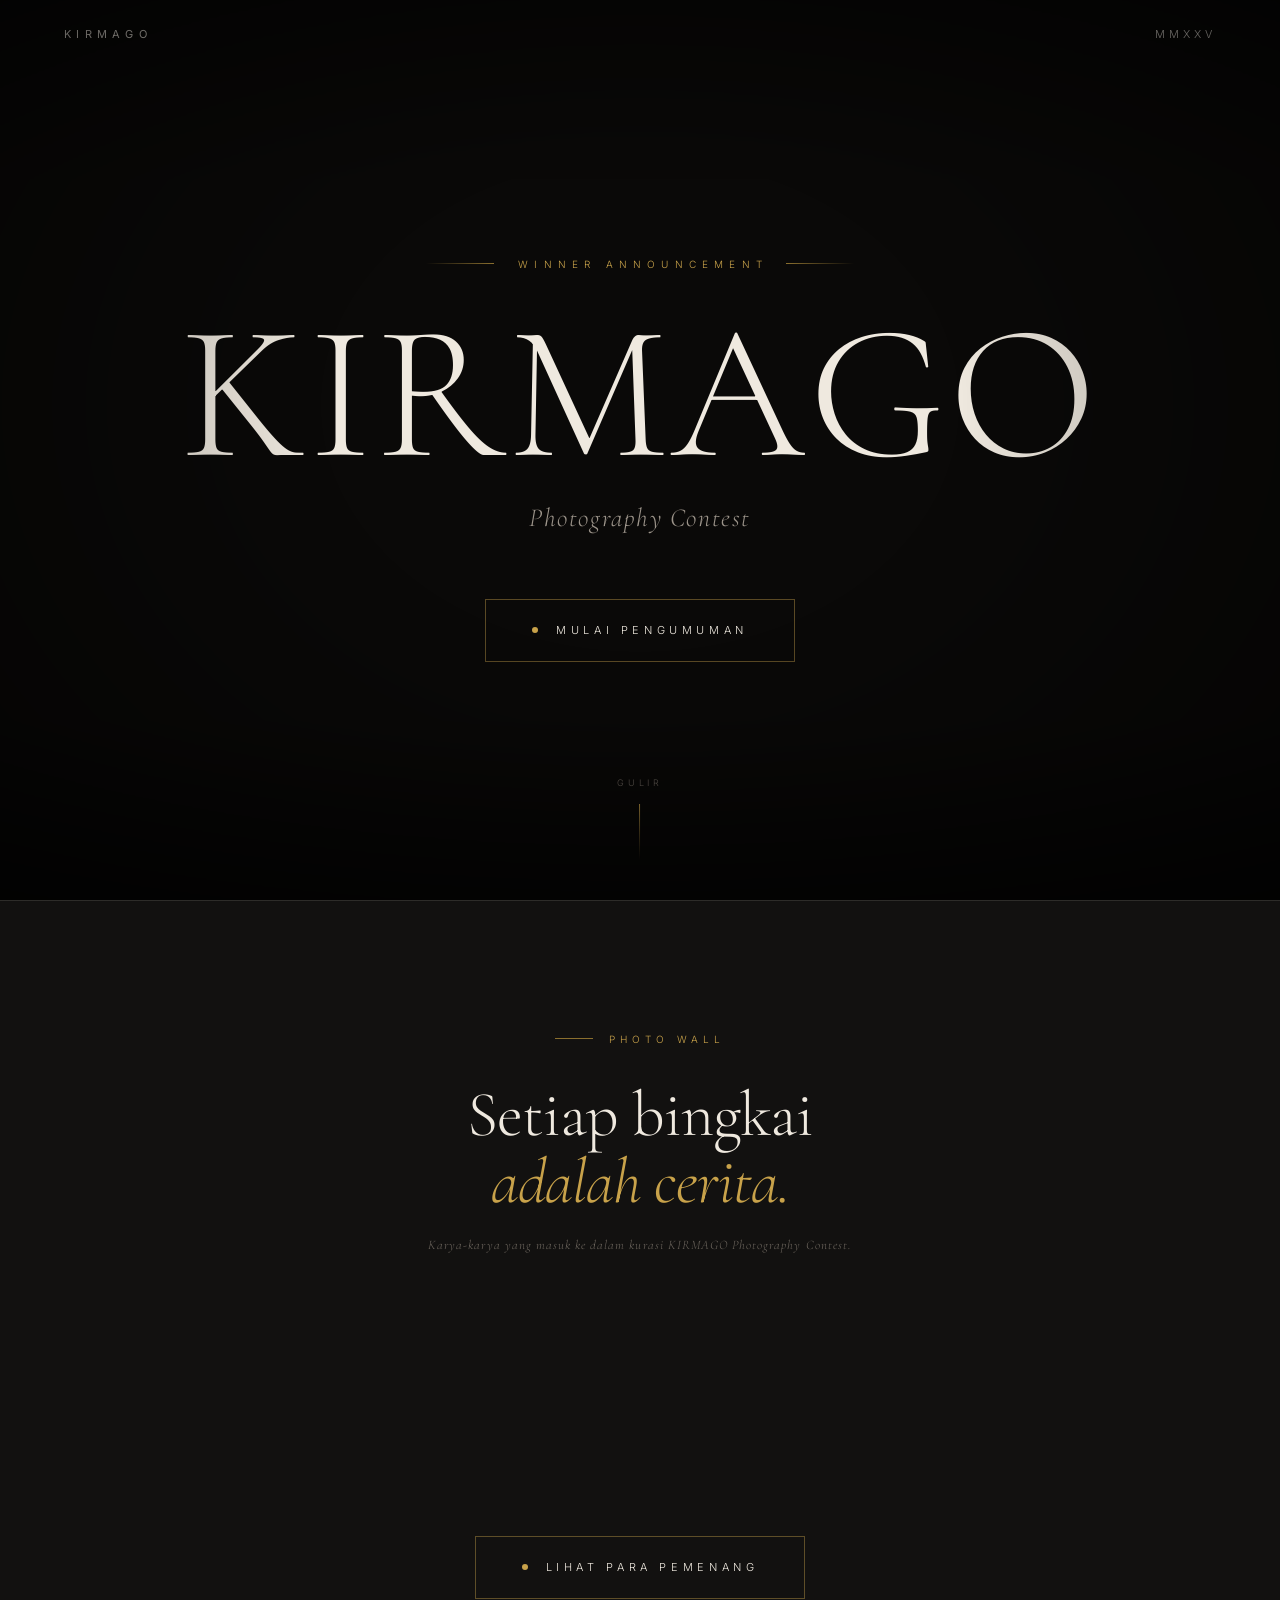
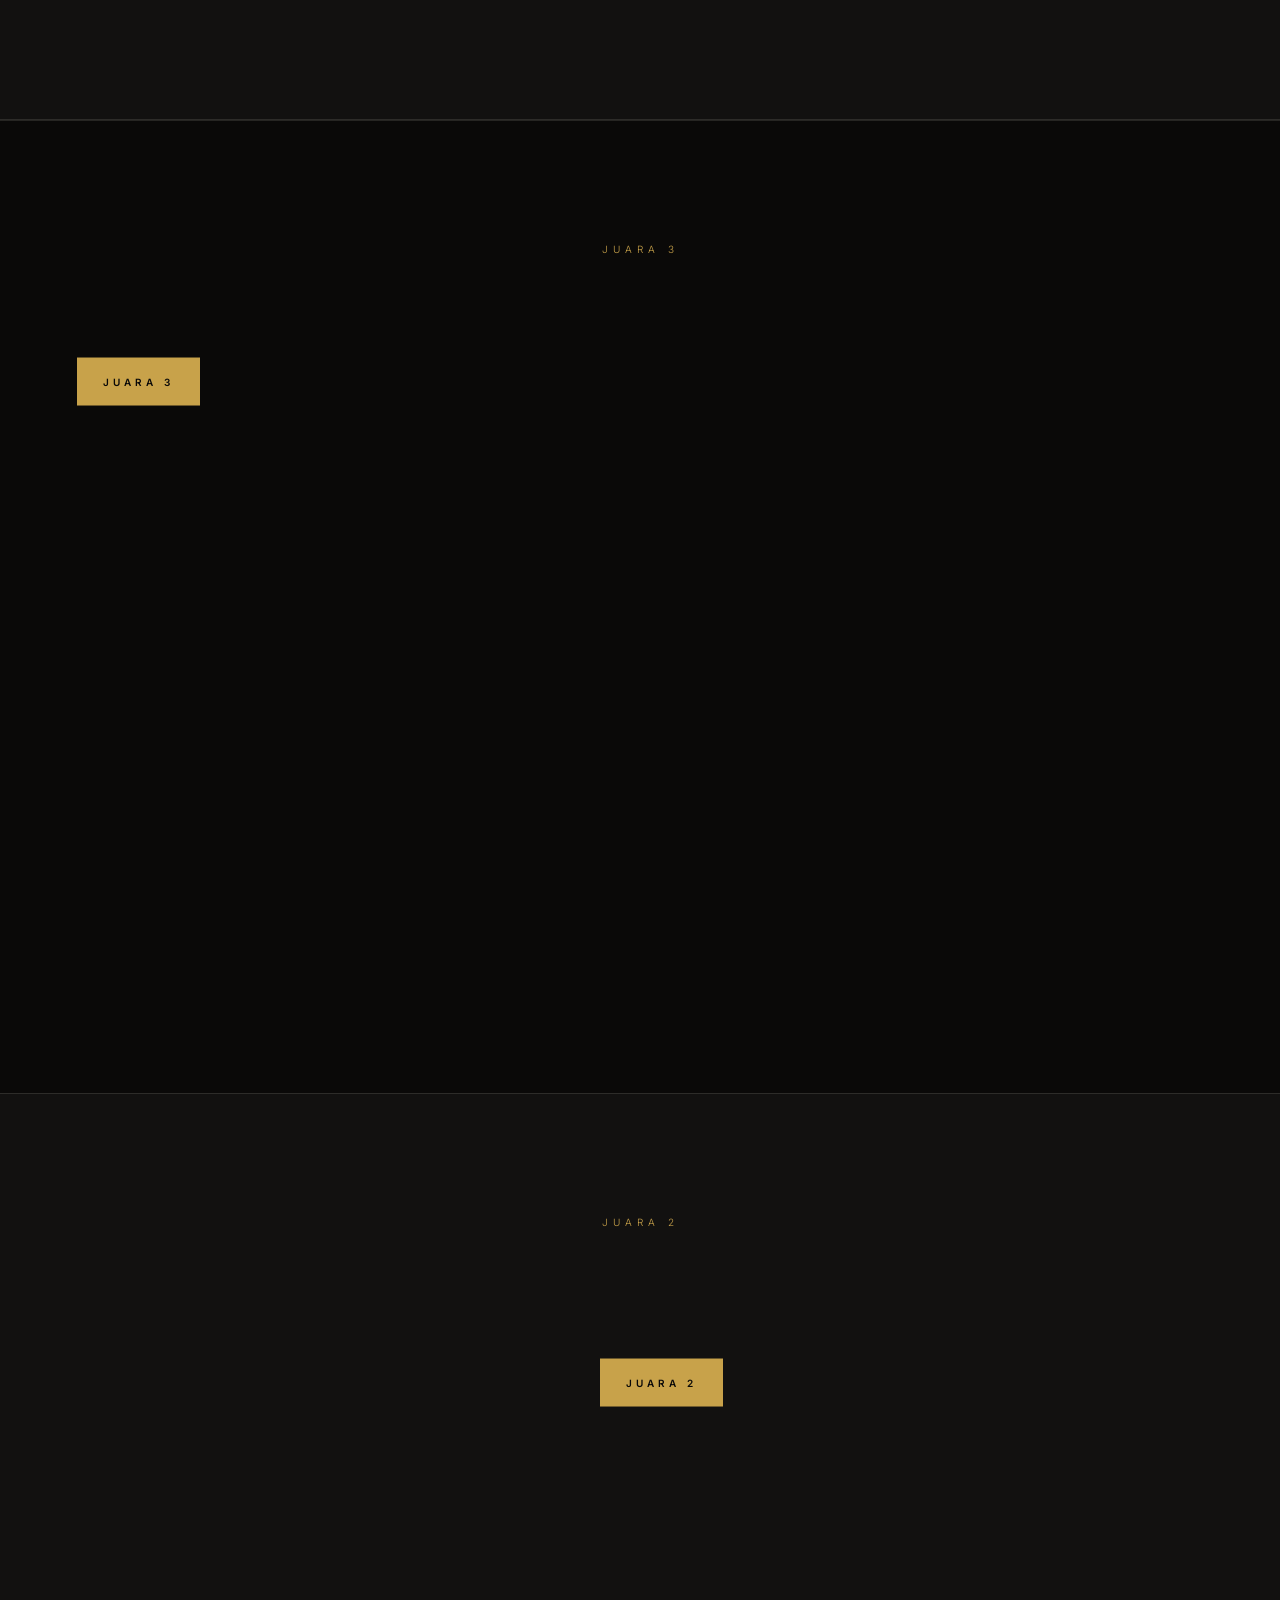
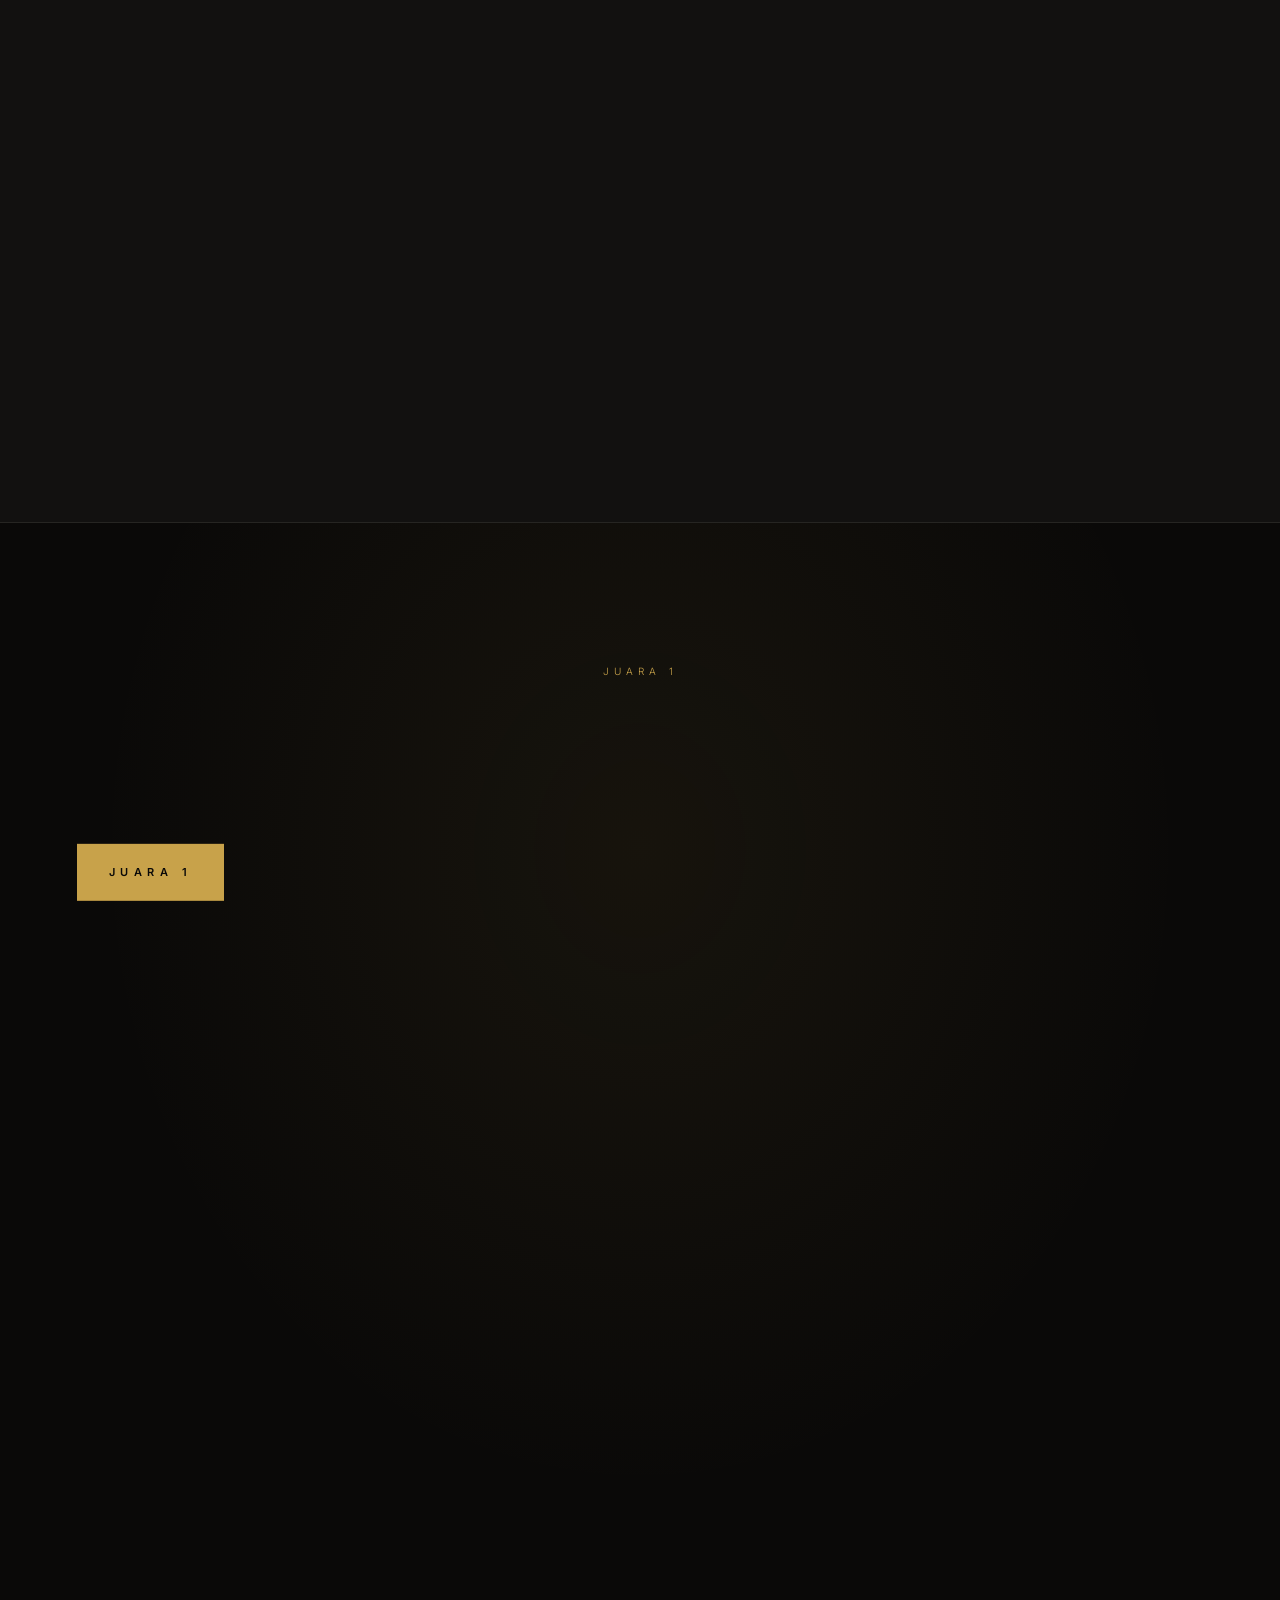
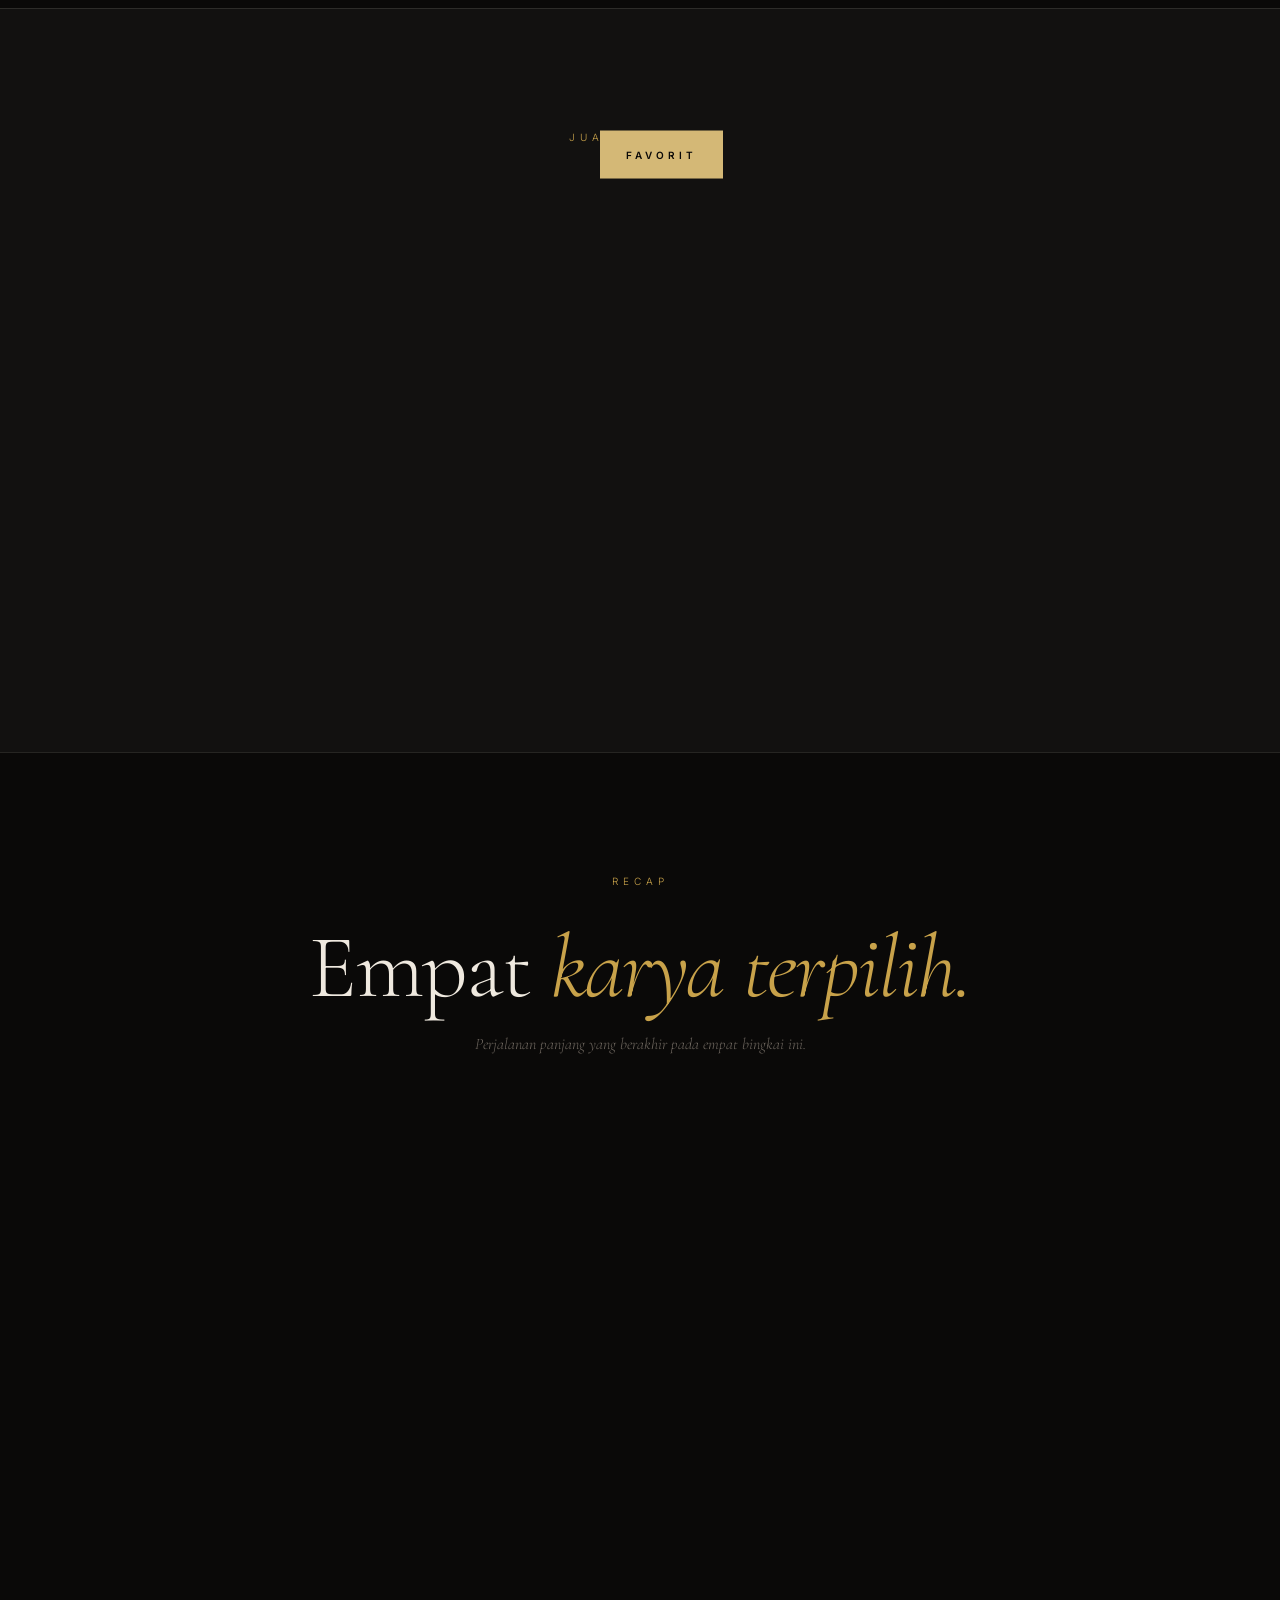
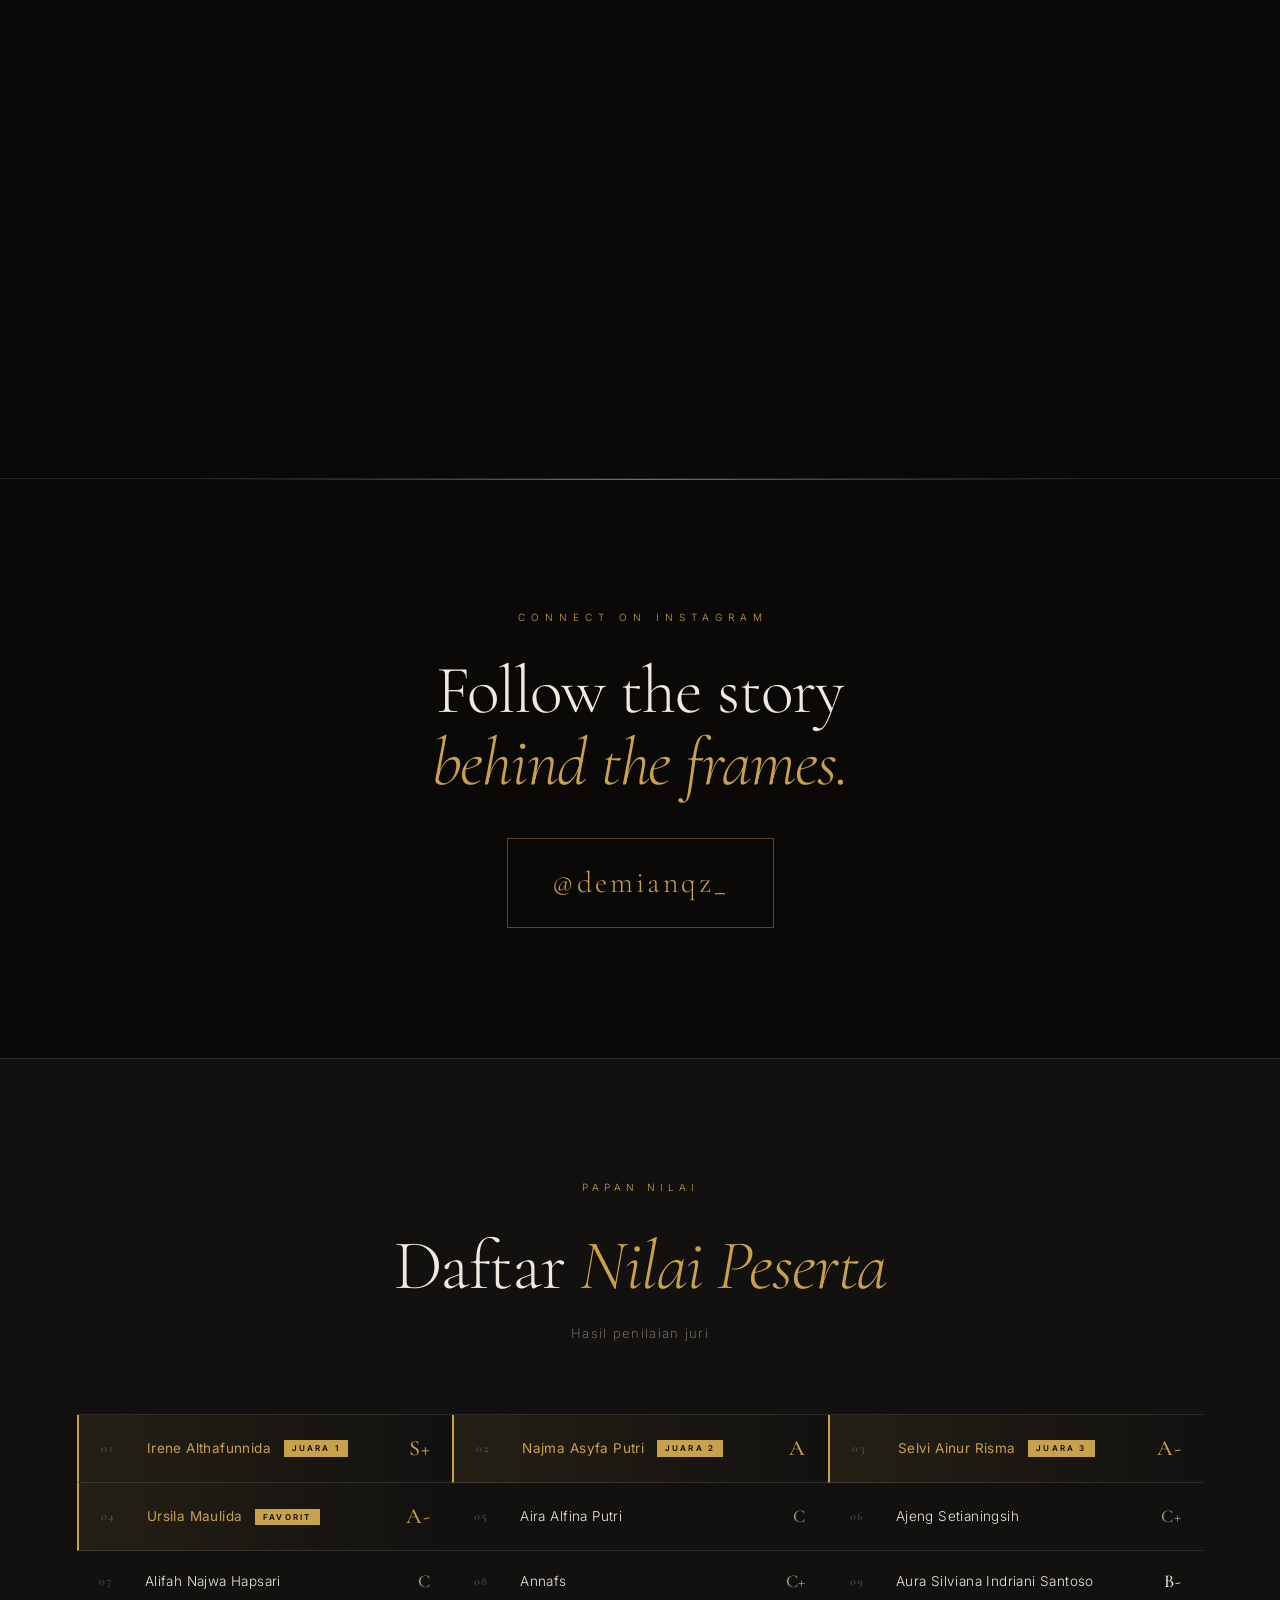
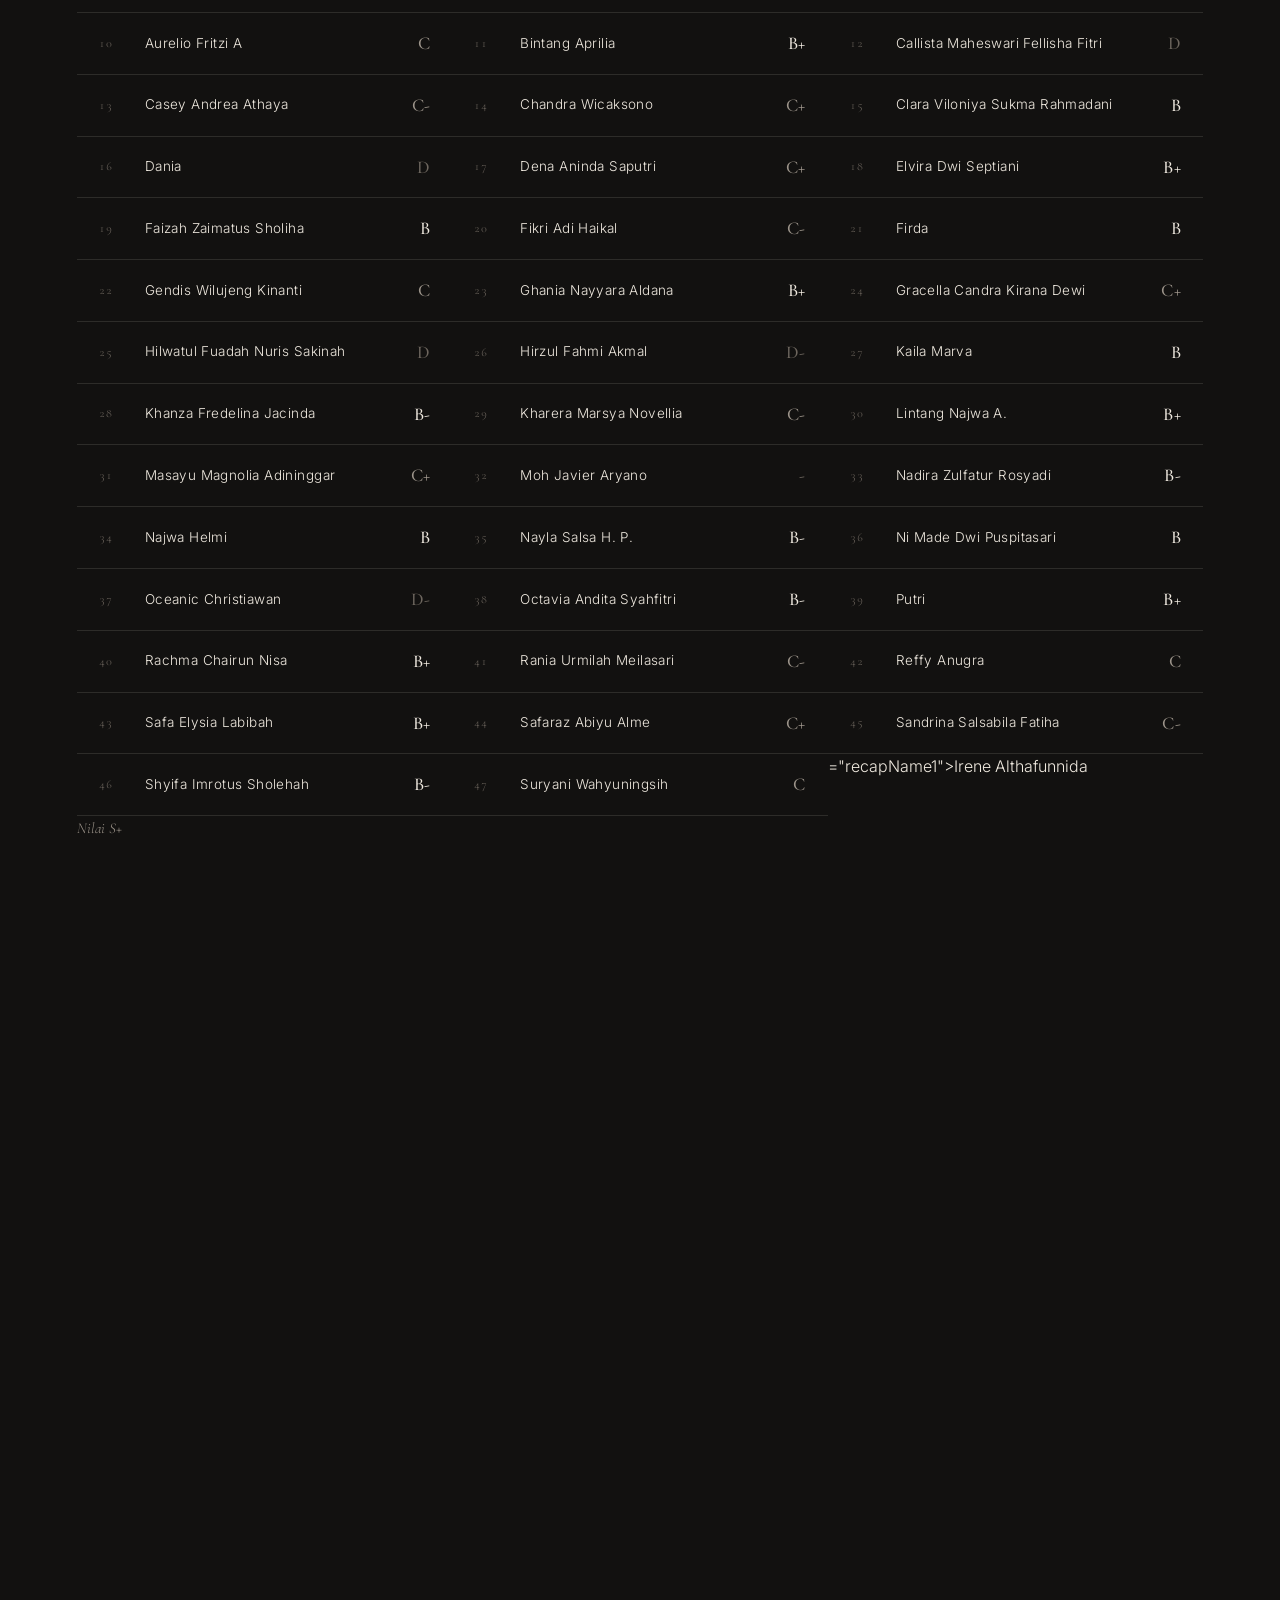
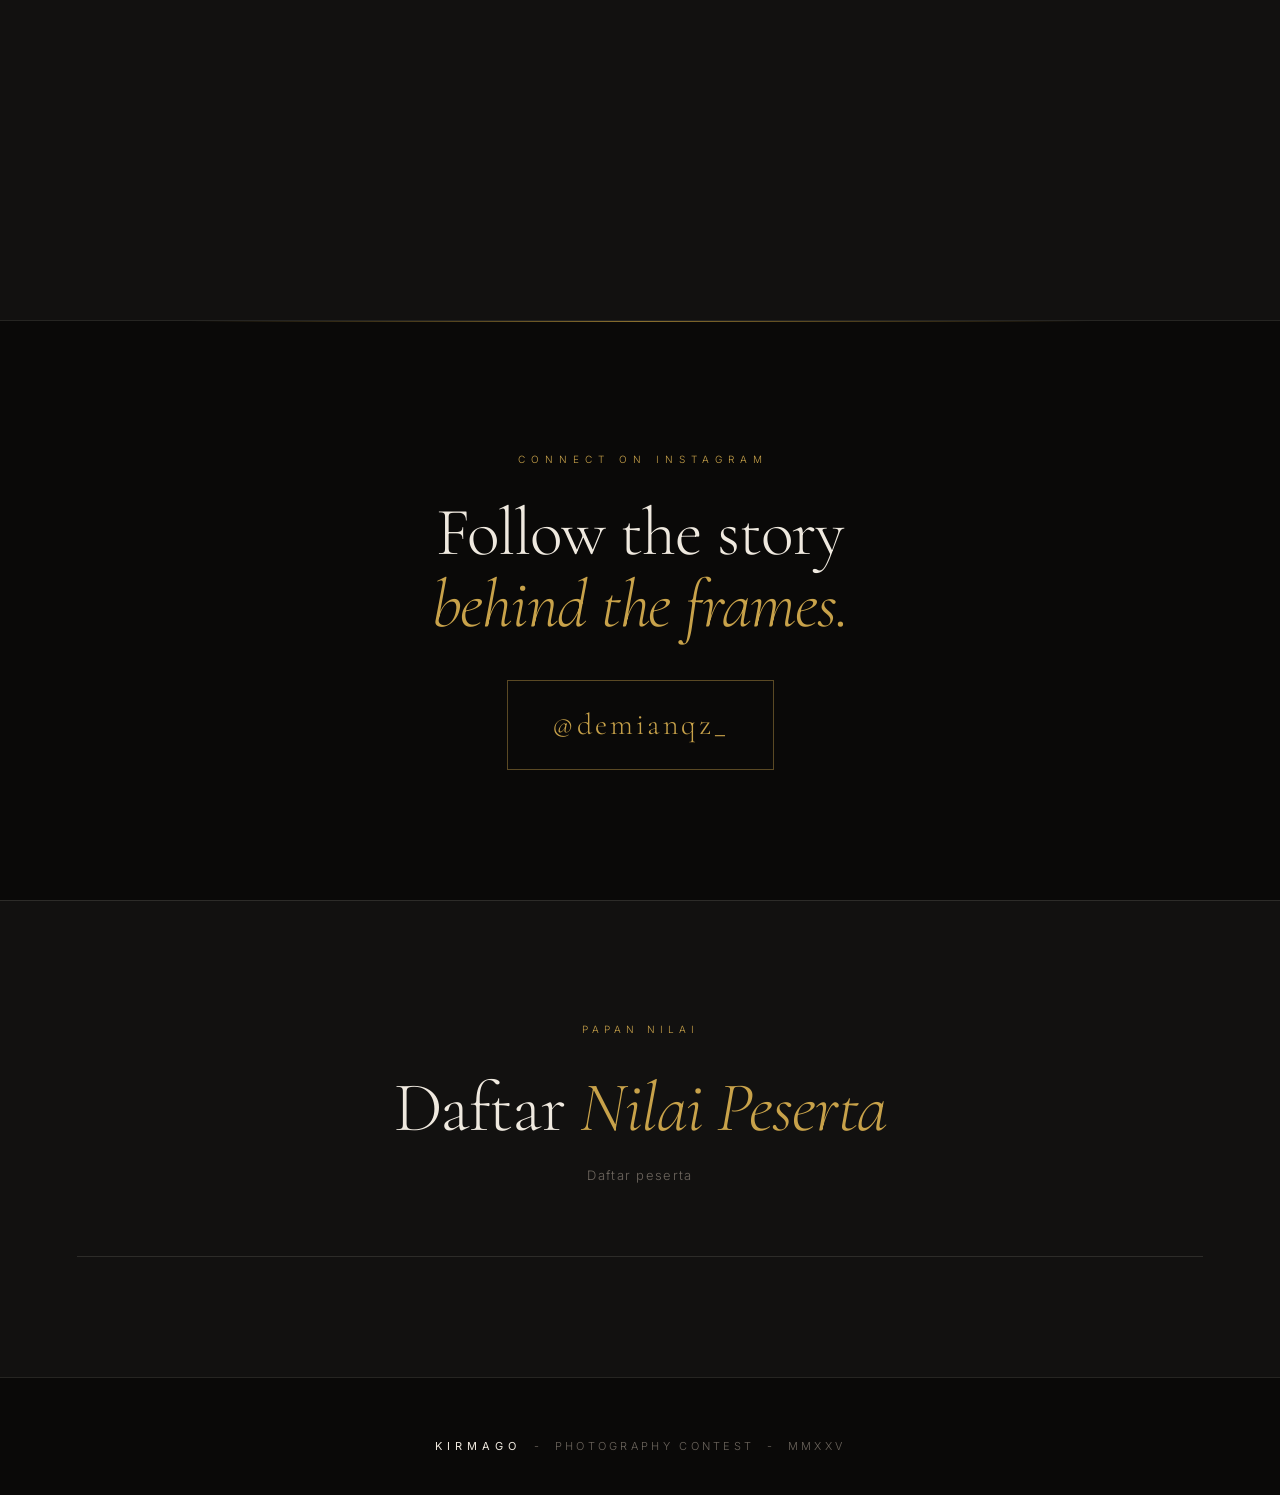
==== commit b014c995: "Update index.html" ====
--- a/index.html
+++ b/index.html
@@ -227,6 +227,85 @@
         <div class="recap__img"><img id="recapImg1" src="" alt="Juara 1" data-fallback></div>
         <div class="recap__rank">Juara 1</div>
         <div class="recap__name" id="recapName1">Irene Althafunnida</div>
+        <div class="recap__title">Nilai S+</div>
+      </div>
+
+      <div class="recap__item" data-reveal>
+        <div class="recap__img"><img id="recapImgFav" src="" alt="Juara Favorit" data-fallback></div>
+        <div class="recap__rank">Favorit</div>
+        <div class="recap__name" id="recapNameFav">Ursila Maulida</div>
+        <div class="recap__title">Nilai A-</div>
+      </div>
+    </div>
+  </div>
+</section>
+
+<section class="connect" id="connect">
+  <div class="connect__inner">
+    <div class="connect__kicker">Connect on Instagram</div>
+    <h2 class="connect__title">Follow the story<br><em>behind the frames.</em></h2>
+    <a class="connect__handle" href="https://www.instagram.com/demianqz_/" target="_blank" rel="noopener noreferrer">
+      @demianqz_
+    </a>
+  </div>
+</section>
+
+<section class="scores" id="scores">
+  <div class="scores__inner">
+    <div class="scores__head">
+      <div class="eyebrow eyebrow--center">Papan Nilai</div>
+      <h2>Daftar <em>Nilai Peserta</em></h2>
+      <p id="scoresCount">Hasil penilaian juri</p>
+    </div>
+    <div class="scores__grid" id="scoresGrid">
+      <div class="score-item score-item--winner"><span class="score-item__rank">01</span><span class="score-item__name">Irene Althafunnida <span class="score-item__badge">Juara 1</span></span><span class="score-item__grade grade-s">S+</span></div>
+      <div class="score-item score-item--winner"><span class="score-item__rank">02</span><span class="score-item__name">Najma Asyfa Putri <span class="score-item__badge">Juara 2</span></span><span class="score-item__grade grade-a">A</span></div>
+      <div class="score-item score-item--winner"><span class="score-item__rank">03</span><span class="score-item__name">Selvi Ainur Risma <span class="score-item__badge">Juara 3</span></span><span class="score-item__grade grade-a">A-</span></div>
+      <div class="score-item score-item--winner"><span class="score-item__rank">04</span><span class="score-item__name">Ursila Maulida <span class="score-item__badge">Favorit</span></span><span class="score-item__grade grade-a">A-</span></div>
+      <div class="score-item"><span class="score-item__rank">05</span><span class="score-item__name">Aira Alfina Putri</span><span class="score-item__grade grade-c">C</span></div>
+      <div class="score-item"><span class="score-item__rank">06</span><span class="score-item__name">Ajeng Setianingsih</span><span class="score-item__grade grade-c">C+</span></div>
+      <div class="score-item"><span class="score-item__rank">07</span><span class="score-item__name">Alifah Najwa Hapsari</span><span class="score-item__grade grade-c">C</span></div>
+      <div class="score-item"><span class="score-item__rank">08</span><span class="score-item__name">Annafs</span><span class="score-item__grade grade-c">C+</span></div>
+      <div class="score-item"><span class="score-item__rank">09</span><span class="score-item__name">Aura Silviana Indriani Santoso</span><span class="score-item__grade grade-b">B-</span></div>
+      <div class="score-item"><span class="score-item__rank">10</span><span class="score-item__name">Aurelio Fritzi A</span><span class="score-item__grade grade-c">C</span></div>
+      <div class="score-item"><span class="score-item__rank">11</span><span class="score-item__name">Bintang Aprilia</span><span class="score-item__grade grade-b">B+</span></div>
+      <div class="score-item"><span class="score-item__rank">12</span><span class="score-item__name">Callista Maheswari Fellisha Fitri</span><span class="score-item__grade grade-d">D</span></div>
+      <div class="score-item"><span class="score-item__rank">13</span><span class="score-item__name">Casey Andrea Athaya</span><span class="score-item__grade grade-c">C-</span></div>
+      <div class="score-item"><span class="score-item__rank">14</span><span class="score-item__name">Chandra Wicaksono</span><span class="score-item__grade grade-c">C+</span></div>
+      <div class="score-item"><span class="score-item__rank">15</span><span class="score-item__name">Clara Viloniya Sukma Rahmadani</span><span class="score-item__grade grade-b">B</span></div>
+      <div class="score-item"><span class="score-item__rank">16</span><span class="score-item__name">Dania</span><span class="score-item__grade grade-d">D</span></div>
+      <div class="score-item"><span class="score-item__rank">17</span><span class="score-item__name">Dena Aninda Saputri</span><span class="score-item__grade grade-c">C+</span></div>
+      <div class="score-item"><span class="score-item__rank">18</span><span class="score-item__name">Elvira Dwi Septiani</span><span class="score-item__grade grade-b">B+</span></div>
+      <div class="score-item"><span class="score-item__rank">19</span><span class="score-item__name">Faizah Zaimatus Sholiha</span><span class="score-item__grade grade-b">B</span></div>
+      <div class="score-item"><span class="score-item__rank">20</span><span class="score-item__name">Fikri Adi Haikal</span><span class="score-item__grade grade-c">C-</span></div>
+      <div class="score-item"><span class="score-item__rank">21</span><span class="score-item__name">Firda</span><span class="score-item__grade grade-b">B</span></div>
+      <div class="score-item"><span class="score-item__rank">22</span><span class="score-item__name">Gendis Wilujeng Kinanti</span><span class="score-item__grade grade-c">C</span></div>
+      <div class="score-item"><span class="score-item__rank">23</span><span class="score-item__name">Ghania Nayyara Aldana</span><span class="score-item__grade grade-b">B+</span></div>
+      <div class="score-item"><span class="score-item__rank">24</span><span class="score-item__name">Gracella Candra Kirana Dewi</span><span class="score-item__grade grade-c">C+</span></div>
+      <div class="score-item"><span class="score-item__rank">25</span><span class="score-item__name">Hilwatul Fuadah Nuris Sakinah</span><span class="score-item__grade grade-d">D</span></div>
+      <div class="score-item"><span class="score-item__rank">26</span><span class="score-item__name">Hirzul Fahmi Akmal</span><span class="score-item__grade grade-d">D-</span></div>
+      <div class="score-item"><span class="score-item__rank">27</span><span class="score-item__name">Kaila Marva</span><span class="score-item__grade grade-b">B</span></div>
+      <div class="score-item"><span class="score-item__rank">28</span><span class="score-item__name">Khanza Fredelina Jacinda</span><span class="score-item__grade grade-b">B-</span></div>
+      <div class="score-item"><span class="score-item__rank">29</span><span class="score-item__name">Kharera Marsya Novellia</span><span class="score-item__grade grade-c">C-</span></div>
+      <div class="score-item"><span class="score-item__rank">30</span><span class="score-item__name">Lintang Najwa A.</span><span class="score-item__grade grade-b">B+</span></div>
+      <div class="score-item"><span class="score-item__rank">31</span><span class="score-item__name">Masayu Magnolia Adininggar</span><span class="score-item__grade grade-c">C+</span></div>
+      <div class="score-item"><span class="score-item__rank">32</span><span class="score-item__name">Moh Javier Aryano</span><span class="score-item__grade grade-d">-</span></div>
+      <div class="score-item"><span class="score-item__rank">33</span><span class="score-item__name">Nadira Zulfatur Rosyadi</span><span class="score-item__grade grade-b">B-</span></div>
+      <div class="score-item"><span class="score-item__rank">34</span><span class="score-item__name">Najwa Helmi</span><span class="score-item__grade grade-b">B</span></div>
+      <div class="score-item"><span class="score-item__rank">35</span><span class="score-item__name">Nayla Salsa H. P.</span><span class="score-item__grade grade-b">B-</span></div>
+      <div class="score-item"><span class="score-item__rank">36</span><span class="score-item__name">Ni Made Dwi Puspitasari</span><span class="score-item__grade grade-b">B</span></div>
+      <div class="score-item"><span class="score-item__rank">37</span><span class="score-item__name">Oceanic Christiawan</span><span class="score-item__grade grade-d">D-</span></div>
+      <div class="score-item"><span class="score-item__rank">38</span><span class="score-item__name">Octavia Andita Syahfitri</span><span class="score-item__grade grade-b">B-</span></div>
+      <div class="score-item"><span class="score-item__rank">39</span><span class="score-item__name">Putri</span><span class="score-item__grade grade-b">B+</span></div>
+      <div class="score-item"><span class="score-item__rank">40</span><span class="score-item__name">Rachma Chairun Nisa</span><span class="score-item__grade grade-b">B+</span></div>
+      <div class="score-item"><span class="score-item__rank">41</span><span class="score-item__name">Rania Urmilah Meilasari</span><span class="score-item__grade grade-c">C-</span></div>
+      <div class="score-item"><span class="score-item__rank">42</span><span class="score-item__name">Reffy Anugra</span><span class="score-item__grade grade-c">C</span></div>
+      <div class="score-item"><span class="score-item__rank">43</span><span class="score-item__name">Safa Elysia Labibah</span><span class="score-item__grade grade-b">B+</span></div>
+      <div class="score-item"><span class="score-item__rank">44</span><span class="score-item__name">Safaraz Abiyu Alme</span><span class="score-item__grade grade-c">C+</span></div>
+      <div class="score-item"><span class="score-item__rank">45</span><span class="score-item__name">Sandrina Salsabila Fatiha</span><span class="score-item__grade grade-c">C-</span></div>
+      <div class="score-item"><span class="score-item__rank">46</span><span class="score-item__name">Shyifa Imrotus Sholehah</span><span class="score-item__grade grade-b">B-</span></div>
+      <div class="score-item"><span class="score-item__rank">47</span><span class="score-item__name">Suryani Wahyuningsih</span><span class="score-item__grade grade-c">C</span></div>
+  ="recapName1">Irene Althafunnida</div>
         <div class="recap__title">Nilai S+</div>
       </div>
 
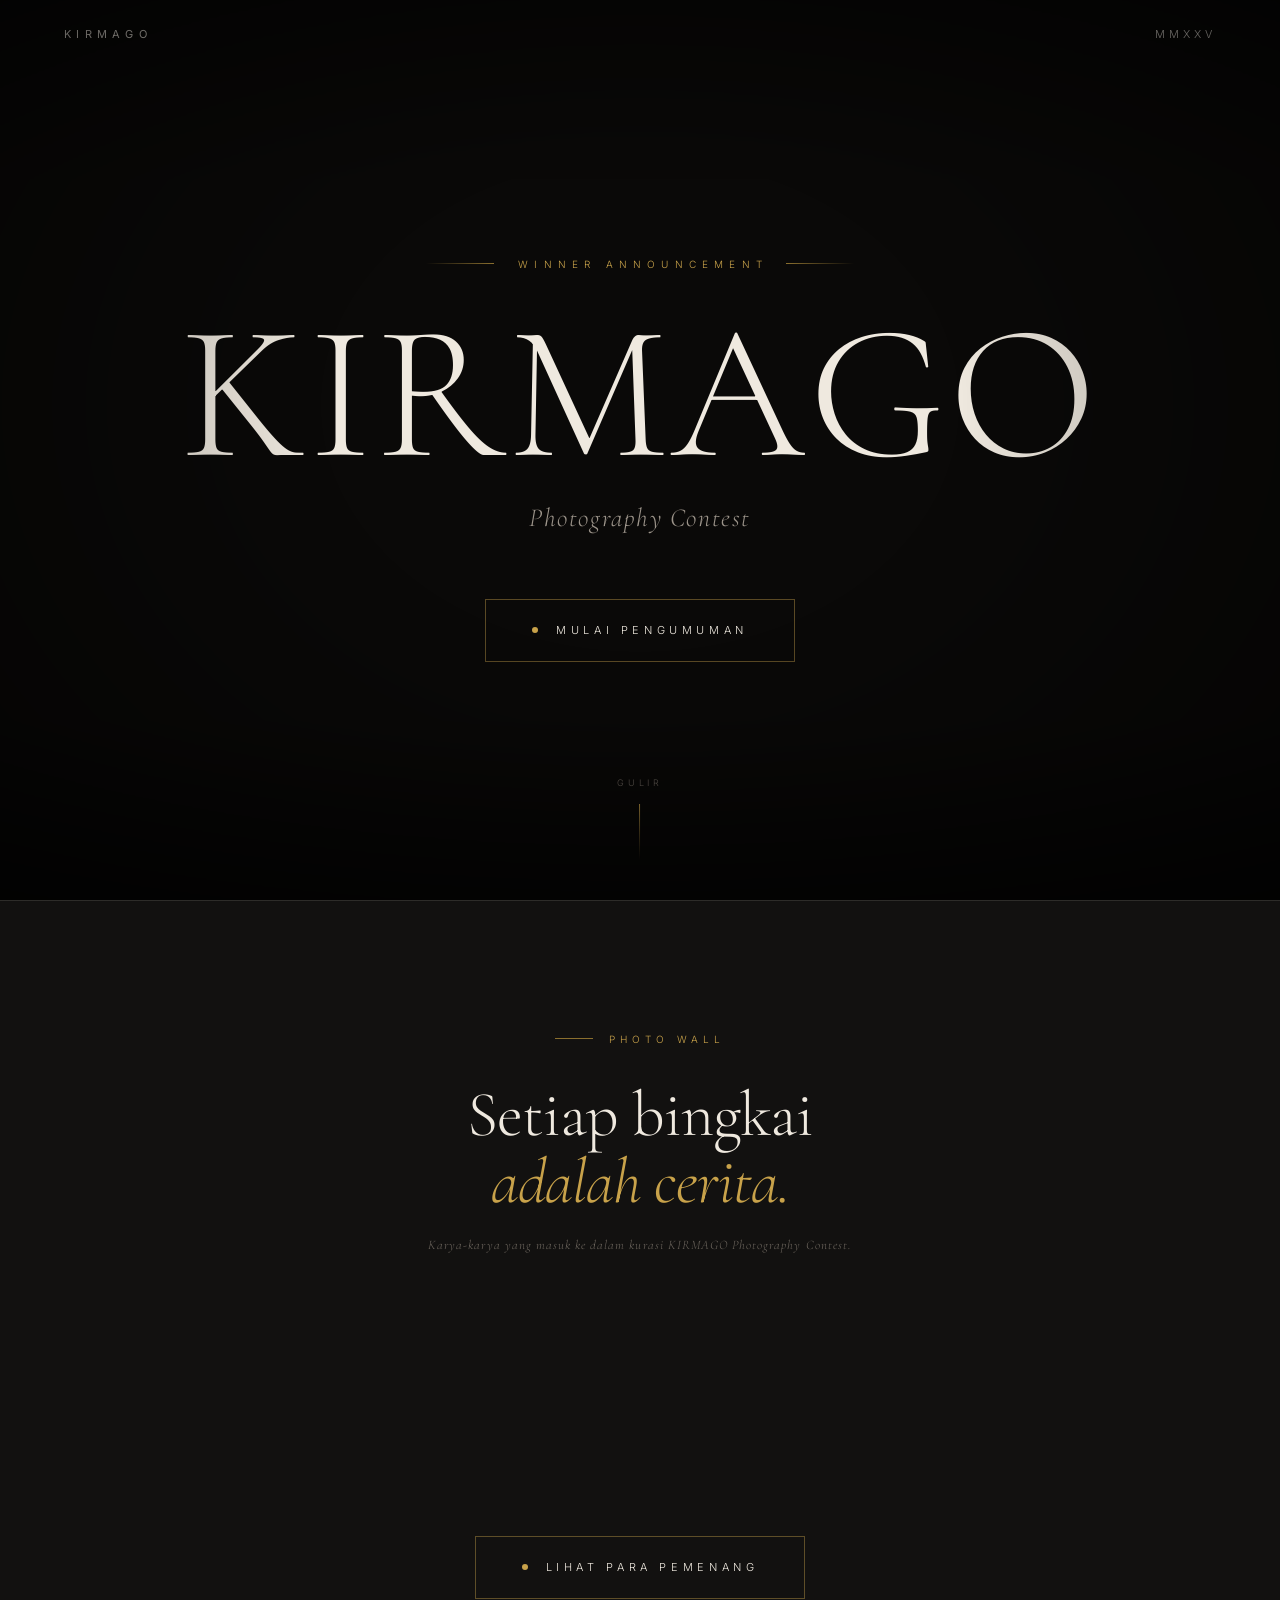
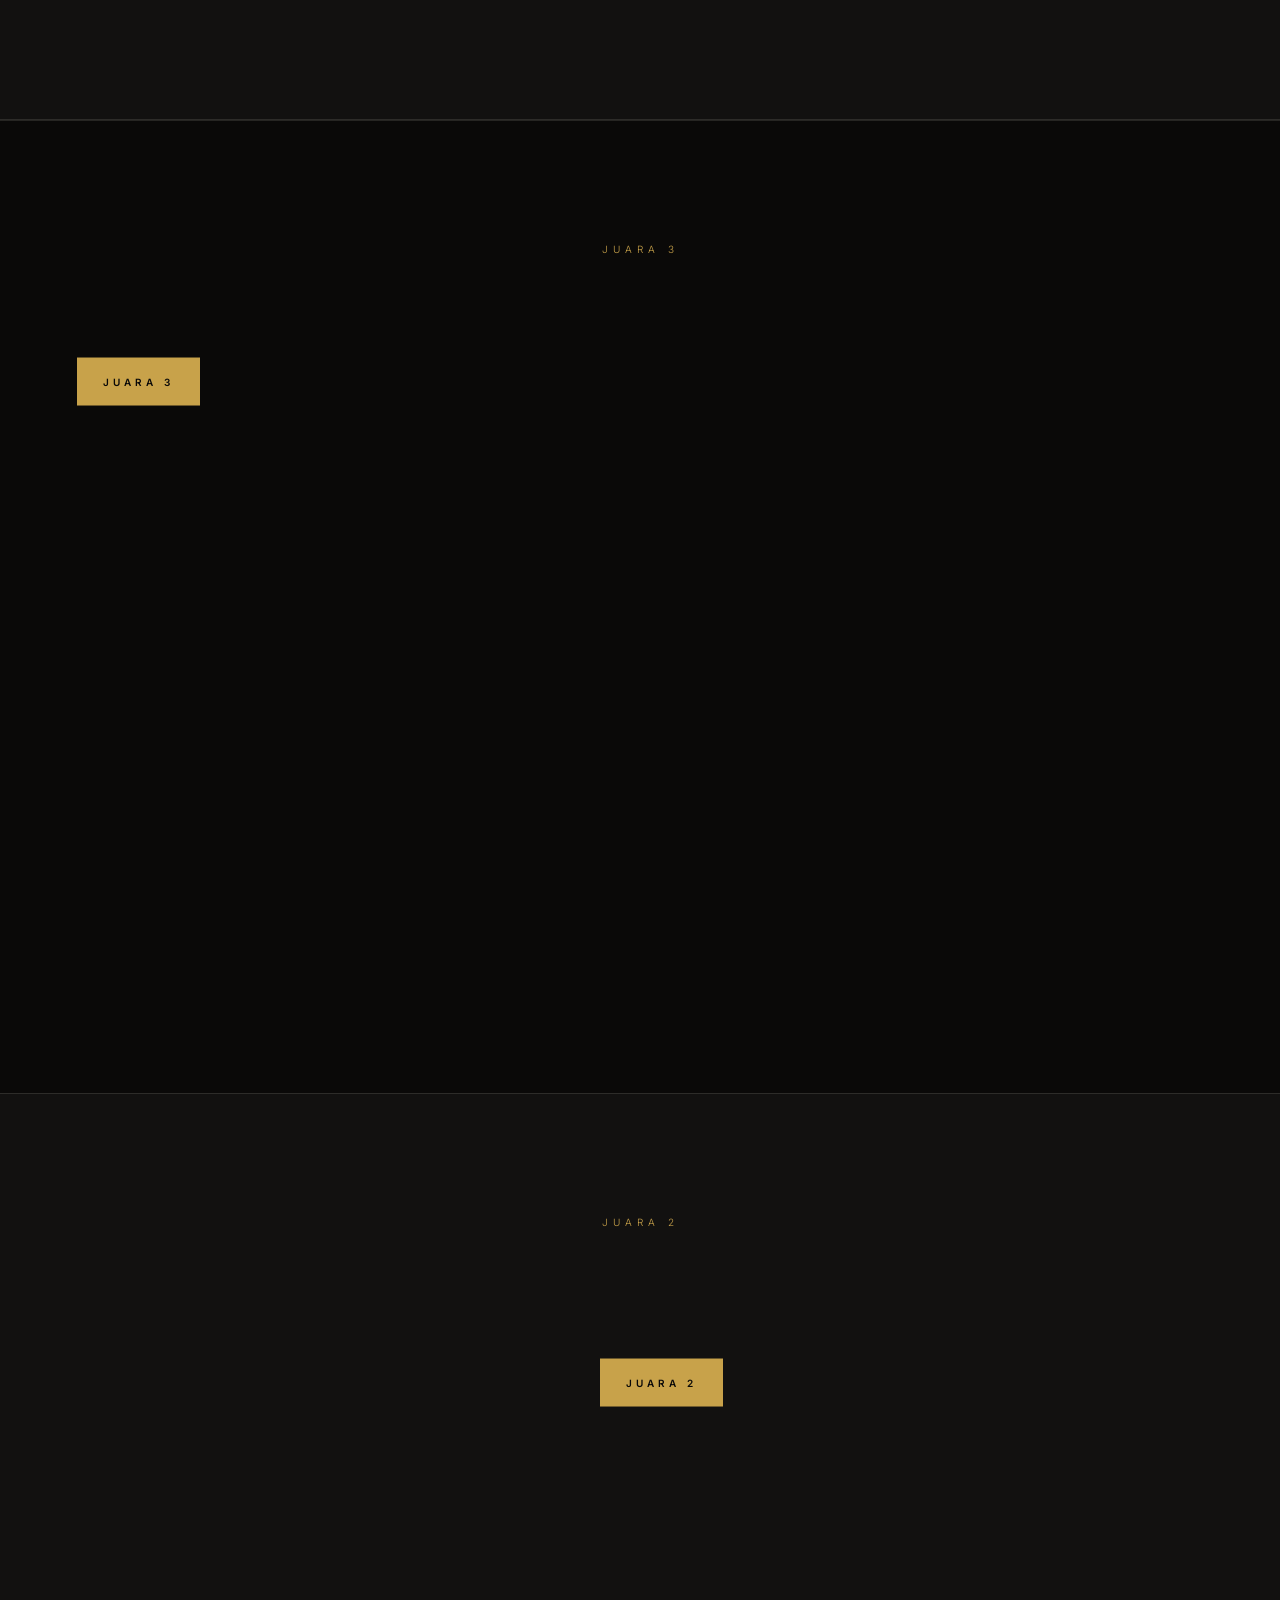
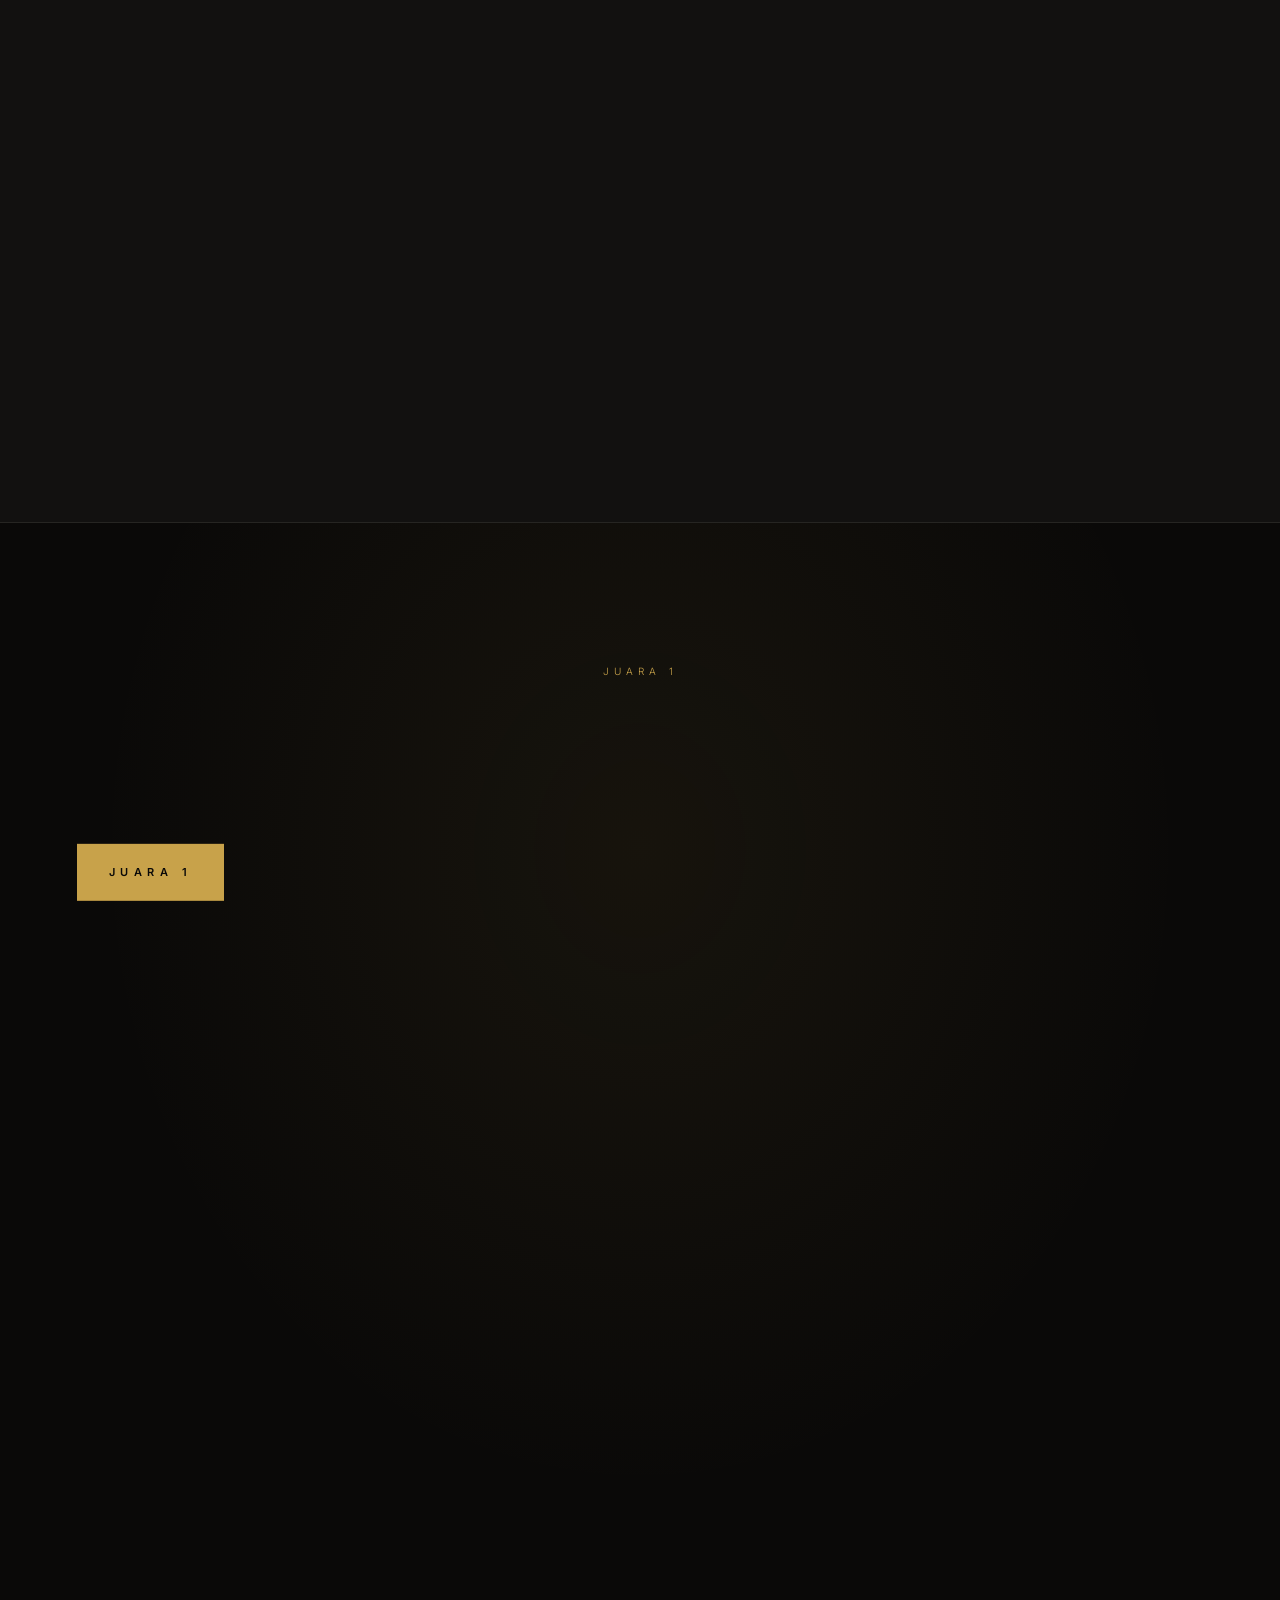
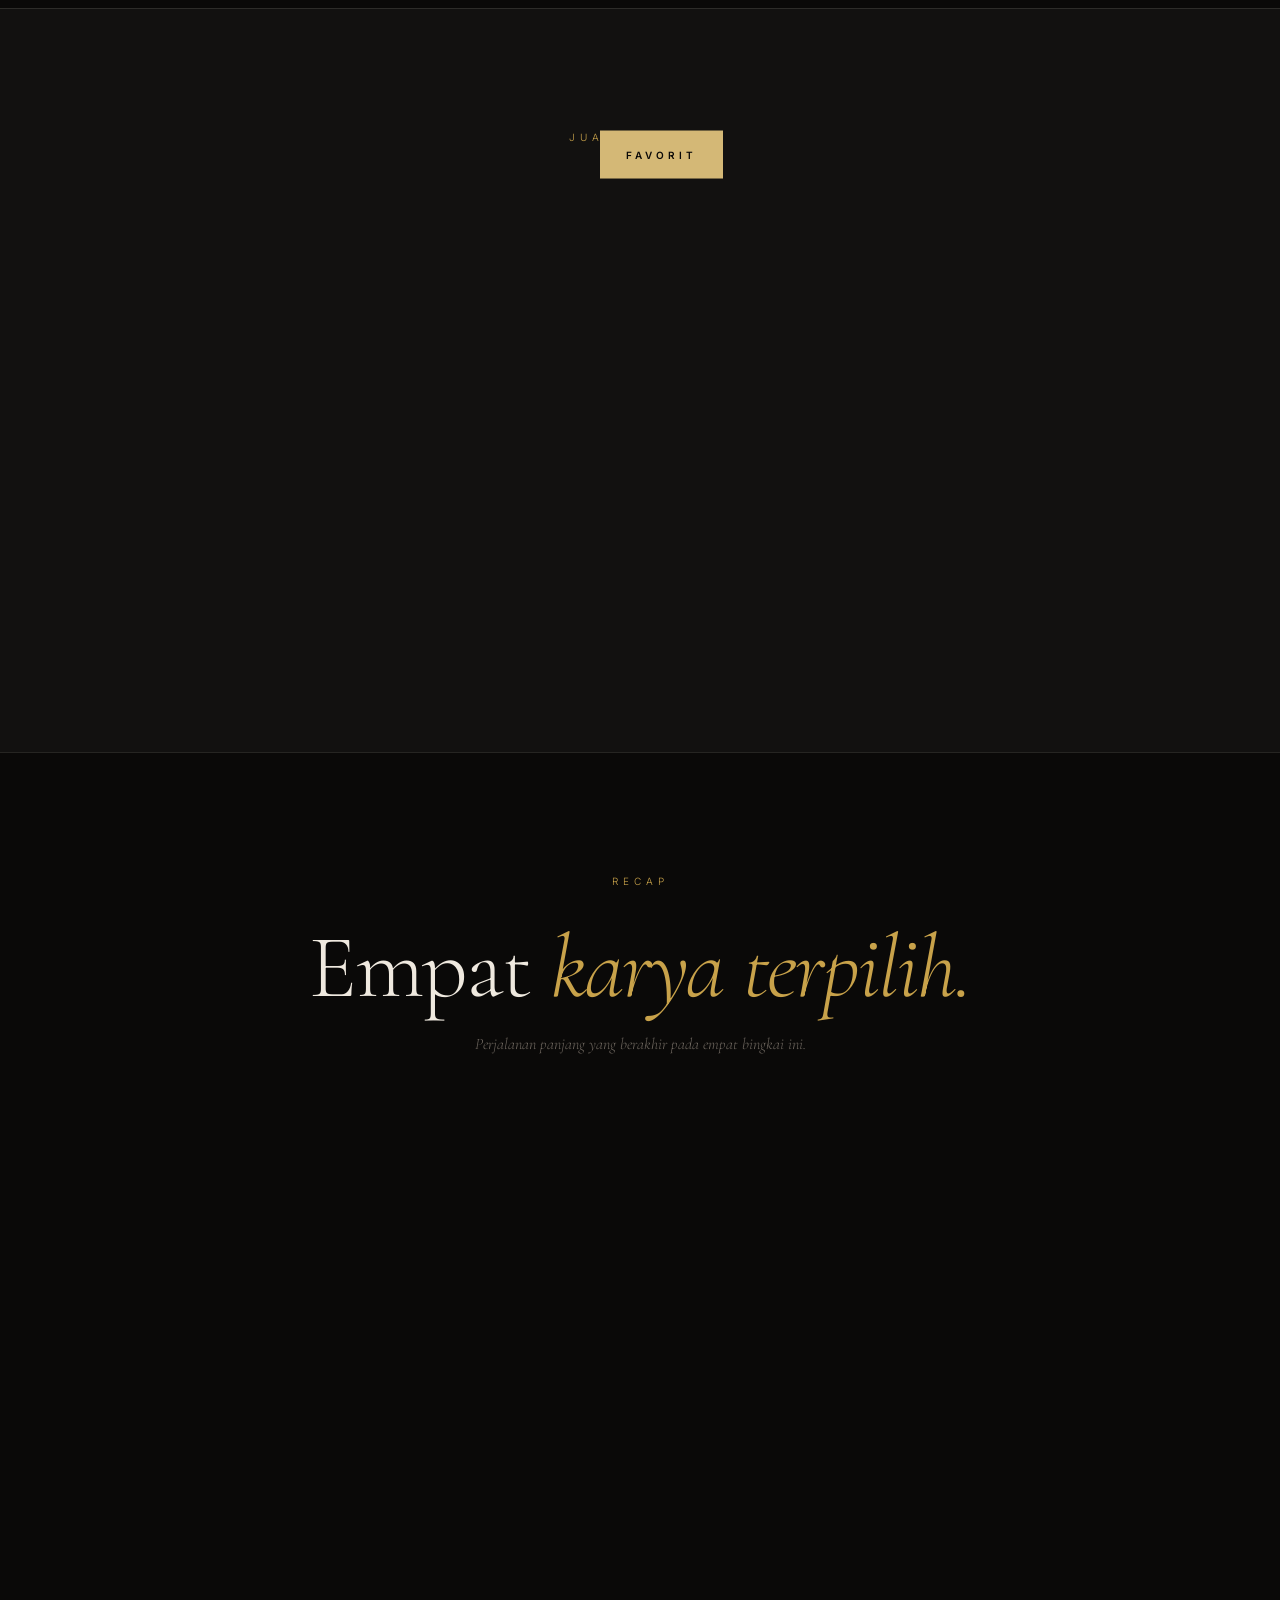
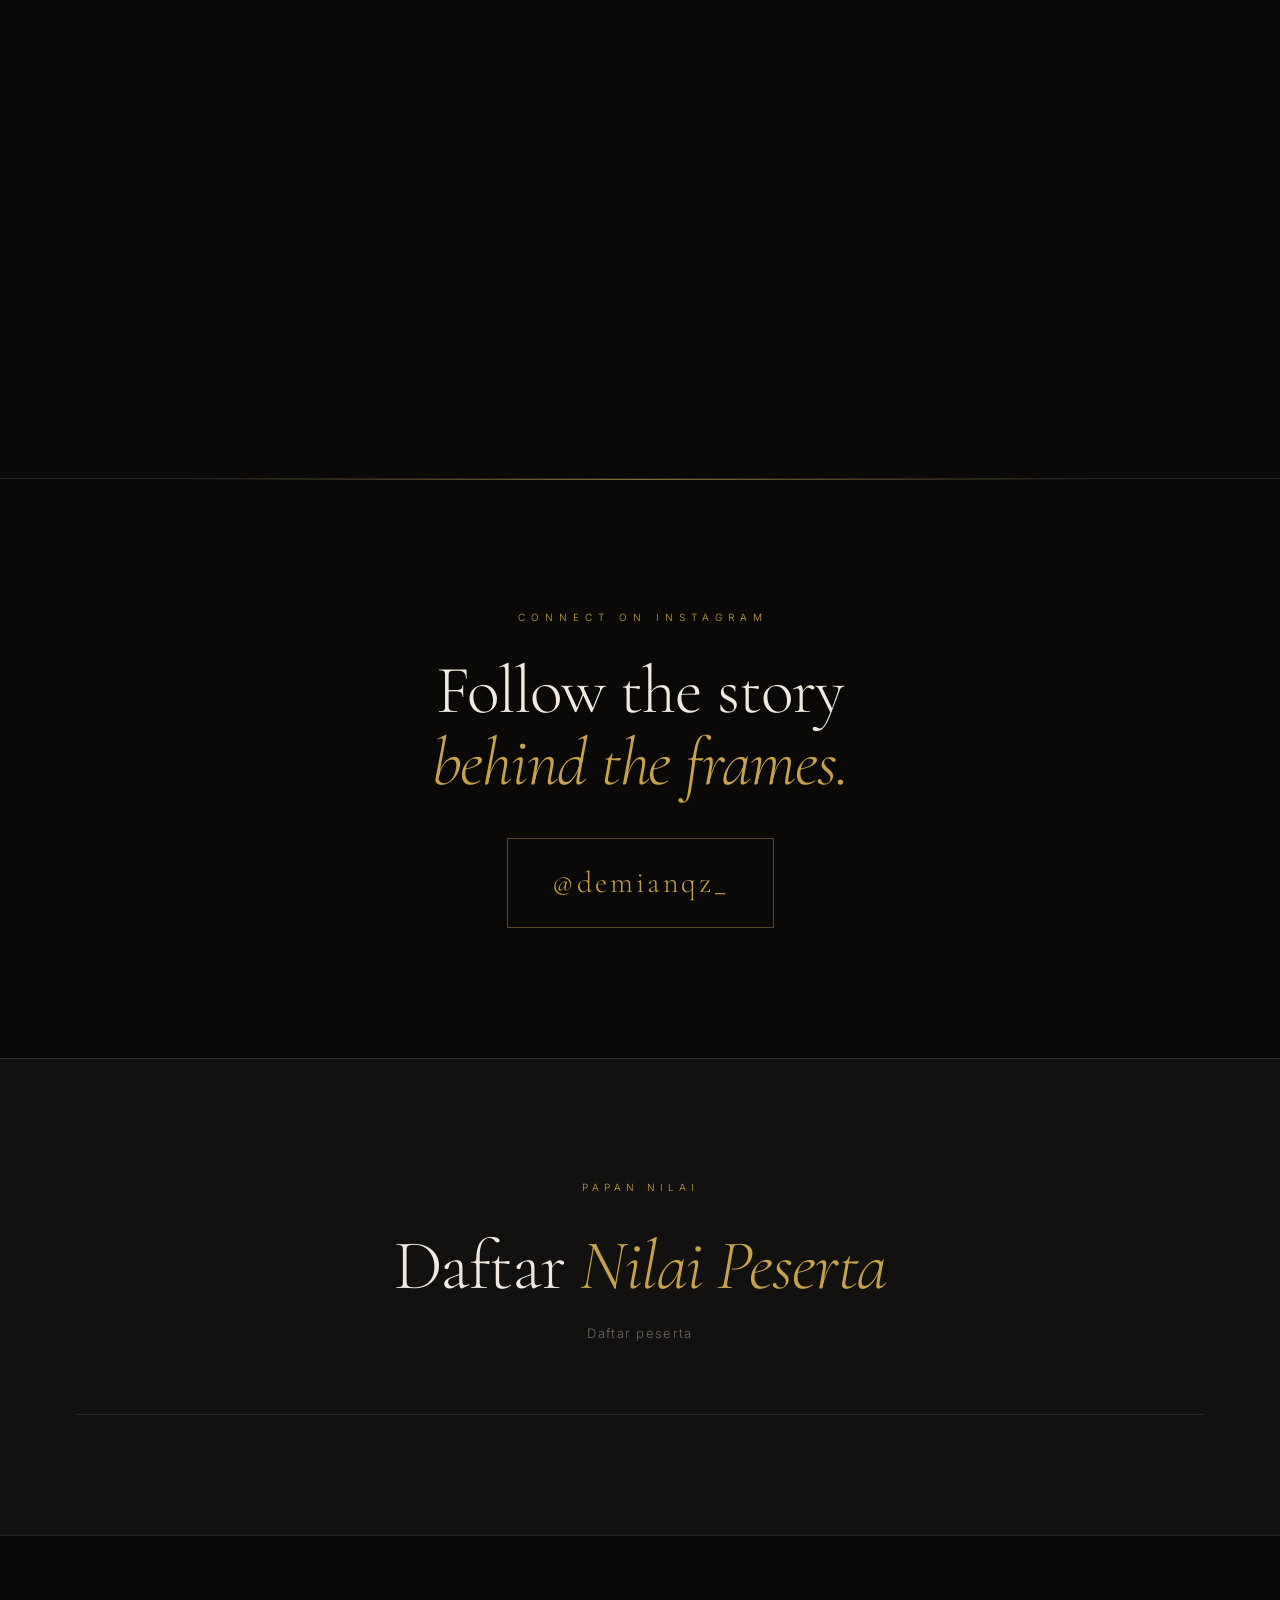
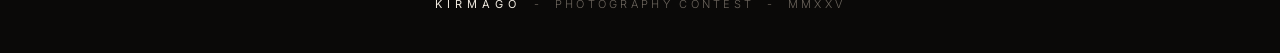
==== commit 60257520: "Update index.html" ====
--- a/index.html
+++ b/index.html
@@ -227,6 +227,264 @@
         <div class="recap__img"><img id="recapImg1" src="" alt="Juara 1" data-fallback></div>
         <div class="recap__rank">Juara 1</div>
         <div class="recap__name" id="recapName1">Irene Althafunnida</div>
+        <div class="recap__title">Nilai S+</div>
+      </div>
+
+      <div class="recap__item" data-reveal>
+        <div class="recap__img"><img id="recapImgFav" src="" alt="Juara Favorit" data-fallback></div>
+        <div class="recap__rank">Favorit</div>
+        <div class="recap__name" id="recapNameFav">Ursila Maulida</div>
+        <div class="recap__title">Nilai A-</div>
+      </div>
+    </div>
+  </div>
+</section>
+
+<section class="connect" id="connect">
+  <div class="connect__inner">
+    <div class="connect__kicker">Connect on Instagram</div>
+    <h2 class="connect__title">Follow the story<br><em>behind the frames.</em></h2>
+    <a class="connect__handle" href="https://www.instagram.com/demianqz_/" target="_blank" rel="noopener noreferrer">
+      @demianqz_
+    </a>
+  </div>
+</section>
+
+<section class="scores" id="scores">
+  <div class="scores__inner">
+    <div class="scores__head">
+      <div class="eyebrow eyebrow--center">Papan Nilai</div>
+      <h2>Daftar <em>Nilai Peserta</em></h2>
+      <p id="scoresCount">Daftar peserta</p>
+    </div>
+    <div class="scores__grid" id="scoresGrid"></div>
+  </div>
+</section>
+
+<footer class="footer">
+  <strong>Kirmago</strong> &nbsp;-&nbsp; Photography Contest &nbsp;-&nbsp; MMXXV
+</footer>
+
+<script>
+var CONFIG = {
+  winners: {
+    juara1:  { fileId: '1uRES7-1jUp_c5fKPz1BBPP5cFr-I0KGv', name: 'Irene Althafunnida', grade: 'S+' },
+    juara2:  { fileId: '1PHR1WzxDUViS4N6XCPurAi8HJDfp26jV', name: 'Najma Asyfa Putri',  grade: 'A'  },
+    juara3:  { fileId: '1334-q2mpkVkw9Lj13e06acTOW1bjA7nC', name: 'Selvi Ainur Risma',  grade: 'A-' },
+    favorit: { fileId: '1ViHylm8M96a33KJueLLRmc-vNPkGOI0G', name: 'Ursila Maulida',     grade: 'A-' }
+  },
+  photoWall: [
+    '1uRES7-1jUp_c5fKPz1BBPP5cFr-I0KGv',
+    '1PHR1WzxDUViS4N6XCPurAi8HJDfp26jV',
+    '1334-q2mpkVkw9Lj13e06acTOW1bjA7nC',
+    '1ViHylm8M96a33KJueLLRmc-vNPkGOI0G'
+  ],
+  heroBgId: '1uRES7-1jUp_c5fKPz1BBPP5cFr-I0KGv'
+};
+
+var SCORES = [
+  { name: 'Irene Althafunnida',                grade: 'S+', badge: 'Juara 1' },
+  { name: 'Najma Asyfa Putri',                 grade: 'A',  badge: 'Juara 2' },
+  { name: 'Selvi Ainur Risma',                 grade: 'A-', badge: 'Juara 3' },
+  { name: 'Ursila Maulida',                    grade: 'A-', badge: 'Favorit' },
+  { name: 'Aira Alfina Putri',                 grade: 'C'  },
+  { name: 'Ajeng Setianingsih',                grade: 'C+' },
+  { name: 'Alifah Najwa Hapsari',              grade: 'C'  },
+  { name: 'Annafs',                            grade: 'C+' },
+  { name: 'Aura Silviana Indriani Santoso',    grade: 'B-' },
+  { name: 'Aurelio Fritzi A',                  grade: 'C'  },
+  { name: 'Bintang Aprilia',                   grade: 'B+' },
+  { name: 'Callista Maheswari Fellisha Fitri', grade: 'D'  },
+  { name: 'Casey Andrea Athaya',               grade: 'C-' },
+  { name: 'Chandra Wicaksono',                 grade: 'C+' },
+  { name: 'Clara Viloniya Sukma Rahmadani',    grade: 'B'  },
+  { name: 'Dania',                             grade: 'D'  },
+  { name: 'Dena Aninda Saputri',               grade: 'C+' },
+  { name: 'Elvira Dwi Septiani',               grade: 'B+' },
+  { name: 'Faizah Zaimatus Sholiha',           grade: 'B'  },
+  { name: 'Fikri Adi Haikal',                  grade: 'C-' },
+  { name: 'Firda',                             grade: 'B'  },
+  { name: 'Gendis Wilujeng Kinanti',           grade: 'C'  },
+  { name: 'Ghania Nayyara Aldana',             grade: 'B+' },
+  { name: 'Gracella Candra Kirana Dewi',       grade: 'C+' },
+  { name: 'Hilwatul Fuadah Nuris Sakinah',     grade: 'D'  },
+  { name: 'Hirzul Fahmi Akmal',                grade: 'D-' },
+  { name: 'Kaila Marva',                       grade: 'B'  },
+  { name: 'Khanza Fredelina Jacinda',          grade: 'B-' },
+  { name: 'Kharera Marsya Novellia',           grade: 'C-' },
+  { name: 'Lintang Najwa A.',                  grade: 'B+' },
+  { name: 'Masayu Magnolia Adininggar',        grade: 'C+' },
+  { name: 'Moh Javier Aryano',                 grade: '-'  },
+  { name: 'Nadira Zulfatur Rosyadi',           grade: 'B-' },
+  { name: 'Najwa Helmi',                       grade: 'B'  },
+  { name: 'Nayla Salsa H. P.',                 grade: 'B-' },
+  { name: 'Ni Made Dwi Puspitasari',           grade: 'B'  },
+  { name: 'Oceanic Christiawan',               grade: 'D-' },
+  { name: 'Octavia Andita Syahfitri',          grade: 'B-' },
+  { name: 'Putri',                             grade: 'B+' },
+  { name: 'Rachma Chairun Nisa',               grade: 'B+' },
+  { name: 'Rania Urmilah Meilasari',           grade: 'C-' },
+  { name: 'Reffy Anugra',                      grade: 'C'  },
+  { name: 'Safa Elysia Labibah',               grade: 'B+' },
+  { name: 'Safaraz Abiyu Alme',                grade: 'C+' },
+  { name: 'Sandrina Salsabila Fatiha',         grade: 'C-' },
+  { name: 'Shyifa Imrotus Sholehah',           grade: 'B-' },
+  { name: 'Suryani Wahyuningsih',              grade: 'C'  },
+  { name: 'Unyike Lintang Kejora',             grade: 'C+' },
+  { name: 'Yuliyana Maharani',                 grade: 'B+' },
+  { name: 'Zahra Difyatus Syifa',              grade: 'D'  },
+  { name: 'Marizka',                           grade: 'C+' },
+  { name: 'Hilwa',                             grade: 'B+' }
+];
+
+(function () {
+  'use strict';
+
+  function driveUrl(fileId, size) {
+    size = size || 'w1600';
+    return 'https://drive.google.com/thumbnail?id=' + fileId + '&sz=' + size;
+  }
+
+  function $(s) { return document.querySelector(s); }
+
+  function setImg(el, fileId, size) {
+    if (!el || !fileId) return;
+    el.src = driveUrl(fileId, size);
+  }
+
+  var W = CONFIG.winners;
+
+  setImg($('#imgJuara1'), W.juara1.fileId, 'w2000');
+  setImg($('#imgJuara2'), W.juara2.fileId, 'w2000');
+  setImg($('#imgJuara3'), W.juara3.fileId, 'w2000');
+  setImg($('#imgFavorit'), W.favorit.fileId, 'w2000');
+
+  setImg($('#recapImg1'), W.juara1.fileId, 'w1200');
+  setImg($('#recapImg2'), W.juara2.fileId, 'w1200');
+  setImg($('#recapImg3'), W.juara3.fileId, 'w1200');
+  setImg($('#recapImgFav'), W.favorit.fileId, 'w1200');
+
+  setImg($('#heroBg'), CONFIG.heroBgId, 'w2000');
+
+  $('#nameJuara1').textContent = W.juara1.name;
+  $('#nameJuara2').textContent = W.juara2.name;
+  $('#nameJuara3').textContent = W.juara3.name;
+  $('#nameFavorit').textContent = W.favorit.name;
+
+  $('#gradeJuara1').textContent = W.juara1.grade;
+  $('#gradeJuara2').textContent = W.juara2.grade;
+  $('#gradeJuara3').textContent = W.juara3.grade;
+  $('#gradeFavorit').textContent = W.favorit.grade;
+
+  $('#recapName1').textContent = W.juara1.name;
+  $('#recapName2').textContent = W.juara2.name;
+  $('#recapName3').textContent = W.juara3.name;
+  $('#recapNameFav').textContent = W.favorit.name;
+
+  (function buildPhotoWall() {
+    var ids = CONFIG.photoWall || [];
+    if (!ids.length) return;
+
+    function makeRowHtml() {
+      var html = '';
+      for (var i = 0; i < ids.length; i++) {
+        var url = driveUrl(ids[i], 'w800');
+        html += '<div class="photo-wall__item">'
+              + '<img src="' + url + '" alt="" loading="lazy" data-fallback>'
+              + '</div>';
+      }
+      return html;
+    }
+
+    var rowHtml = makeRowHtml() + makeRowHtml();
+
+    var row1 = $('#row1');
+    var row2 = $('#row2');
+    var row3 = $('#row3');
+
+    if (row1) row1.innerHTML = rowHtml;
+    if (row2) row2.innerHTML = rowHtml;
+    if (row3) row3.innerHTML = rowHtml;
+  })();
+
+  (function buildScores() {
+    var grid = $('#scoresGrid');
+    if (!grid) return;
+
+    var countEl = $('#scoresCount');
+    if (countEl) countEl.textContent = SCORES.length + ' peserta - hasil penilaian juri';
+
+    function gradeClass(g) {
+      var first = String(g).charAt(0);
+      if (first === 'S') return 'grade-s';
+      if (first === 'A') return 'grade-a';
+      if (first === 'B') return 'grade-b';
+      if (first === 'C') return 'grade-c';
+      return 'grade-d';
+    }
+
+    function pad(n) {
+      return n < 10 ? '0' + n : '' + n;
+    }
+
+    var html = '';
+    for (var i = 0; i < SCORES.length; i++) {
+      var s = SCORES[i];
+      var isWinner = !!s.badge;
+      var badge = s.badge
+        ? ' <span class="score-item__badge">' + s.badge + '</span>'
+        : '';
+      html += '<div class="score-item' + (isWinner ? ' score-item--winner' : '') + '">'
+            + '<span class="score-item__rank">' + pad(i + 1) + '</span>'
+            + '<span class="score-item__name">' + s.name + badge + '</span>'
+            + '<span class="score-item__grade ' + gradeClass(s.grade) + '">' + s.grade + '</span>'
+            + '</div>';
+    }
+    grid.innerHTML = html;
+  })();
+
+  (function imageFallback() {
+    var imgs = document.querySelectorAll('img[data-fallback]');
+    Array.prototype.forEach.call(imgs, function (img) {
+      img.addEventListener('error', function () {
+        var parent = img.parentNode;
+        if (!parent) return;
+        if (parent.querySelector('.img-fallback')) return;
+        var fb = document.createElement('div');
+        fb.className = 'img-fallback';
+        fb.textContent = 'Foto belum tersedia';
+        parent.appendChild(fb);
+        img.style.display = 'none';
+      }, { once: true });
+    });
+  })();
+
+  (function grain() {
+    try {
+      var canvas = document.getElementById('grainCanvas');
+      if (!canvas) return;
+      var ctx = canvas.getContext('2d', { alpha: true });
+      var W = 220, H = 220;
+      canvas.width = W;
+      canvas.height = H;
+      var frames = [];
+      for (var f = 0; f < 5; f++) {
+        var imgData = ctx.createImageData(W, H);
+        var d = imgData.data;
+        for (var i = 0; i < d.length; i += 4) {
+          var v = (Math.random() * 255) | 0;
+          d[i] = d[i + 1] = d[i + 2] = v;
+          d[i + 3] = 22;
+        }
+        frames.push(imgData);
+      }
+      var idx = 0, last = 0;
+      var interval = 1000 / 14;
+      function loop(t) {
+        if (t - last >= interval) {
+          last = t;
+          idx = (idx + 1) % frames.length;
+          ctx.putImageData(frame="recapName1">Irene Althafunnida</div>
         <div class="recap__title">Nilai S+</div>
       </div>
 
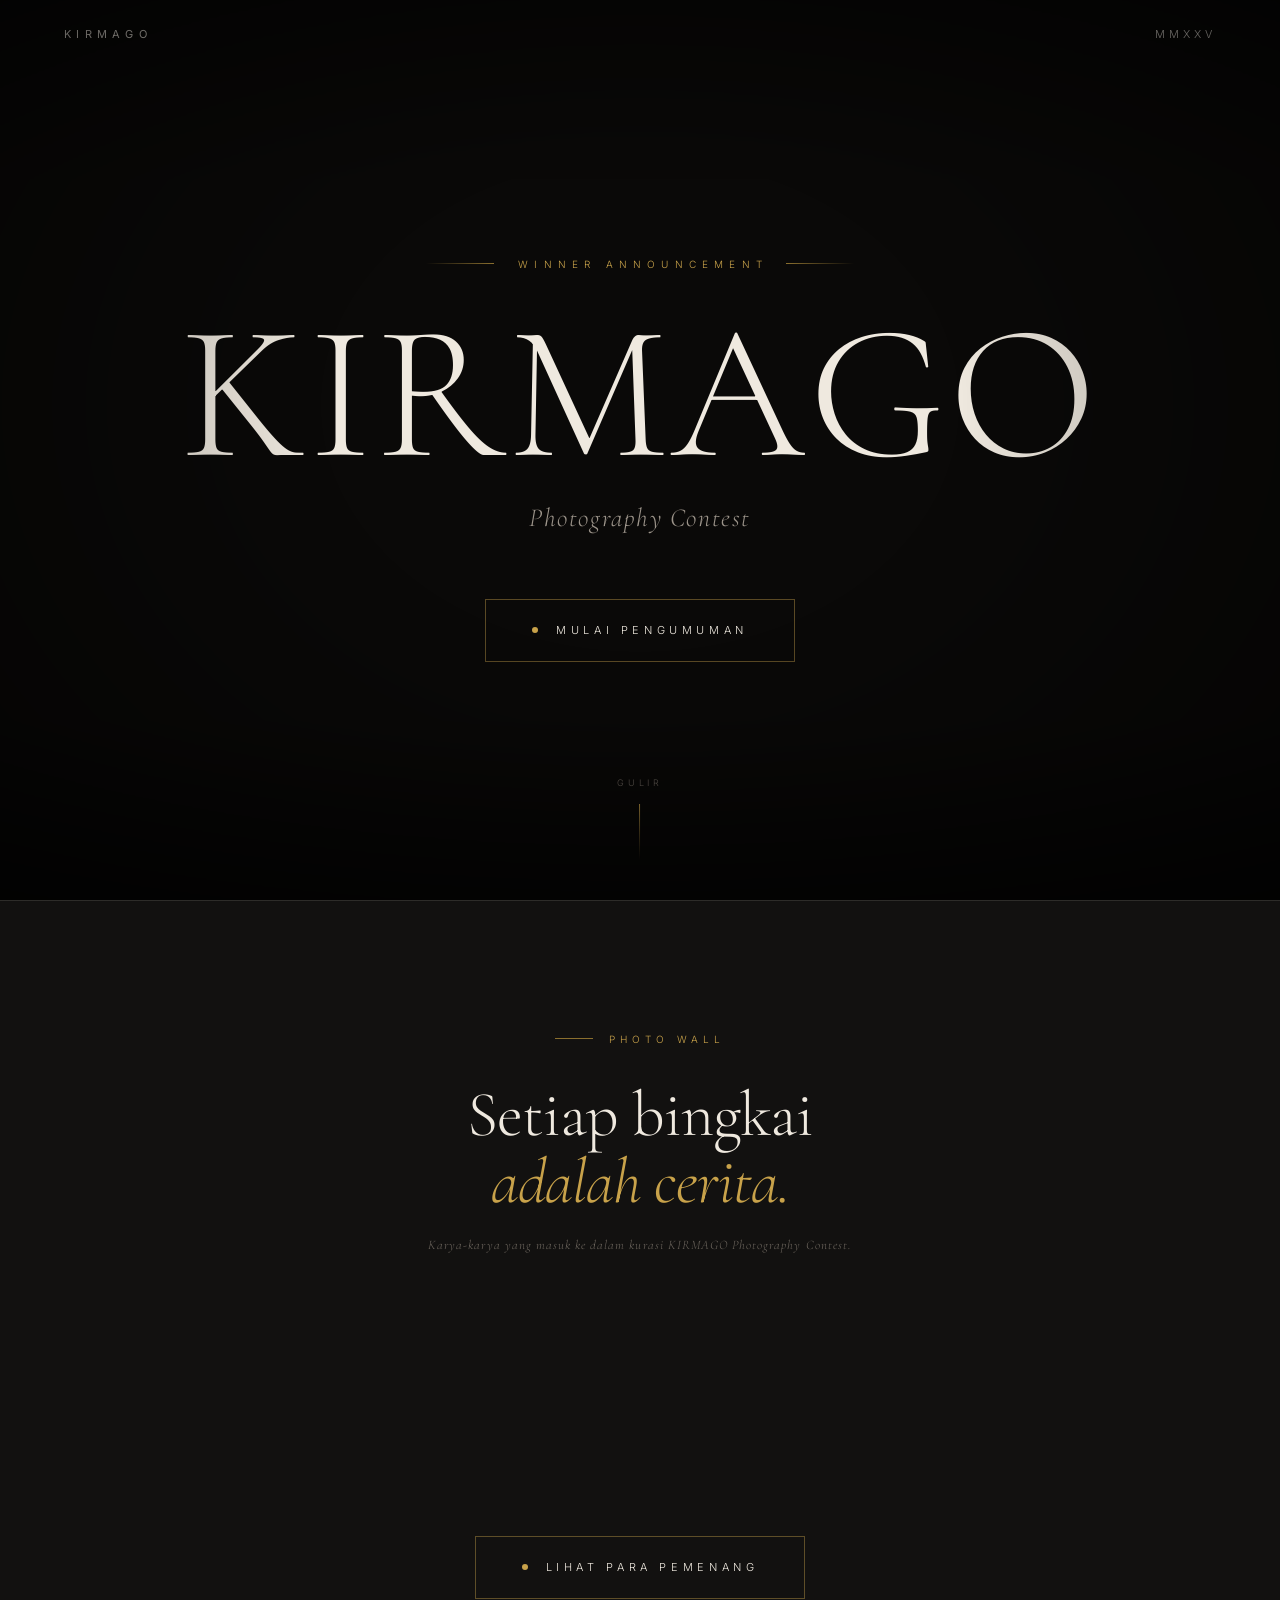
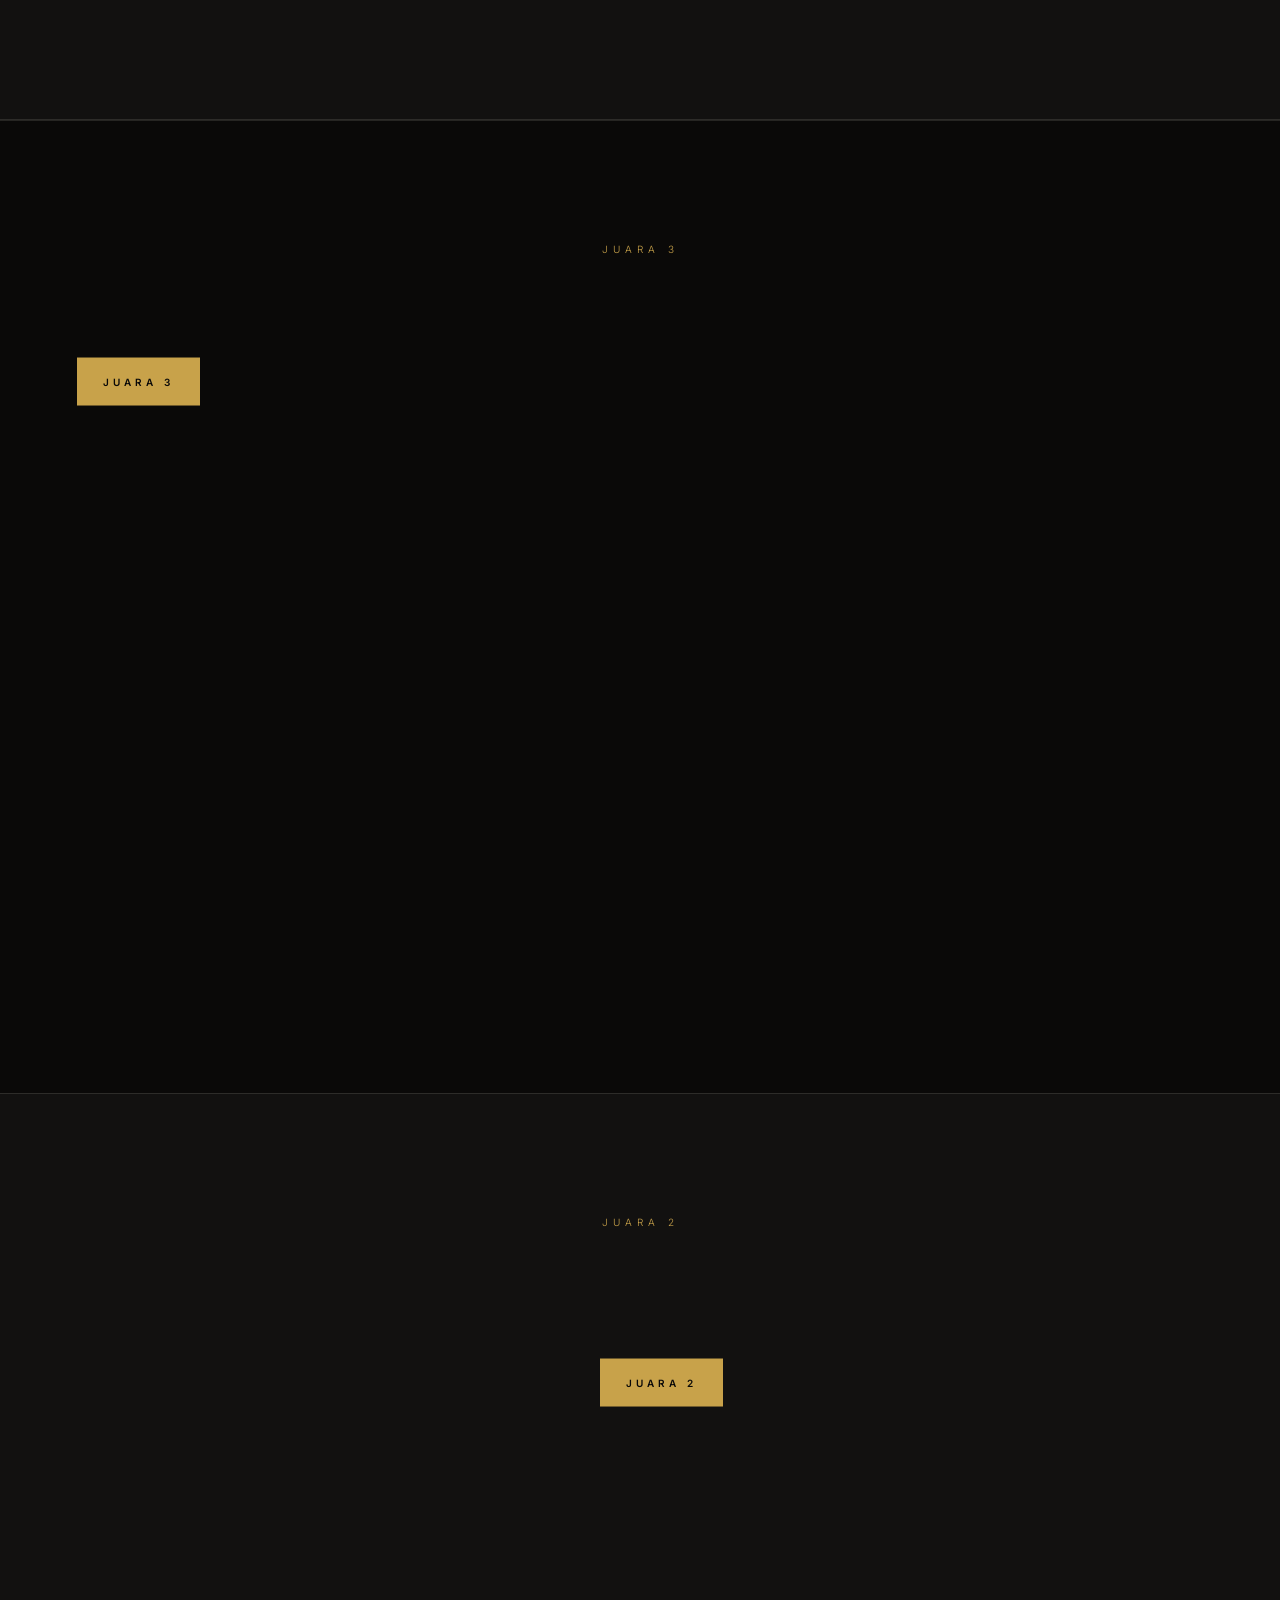
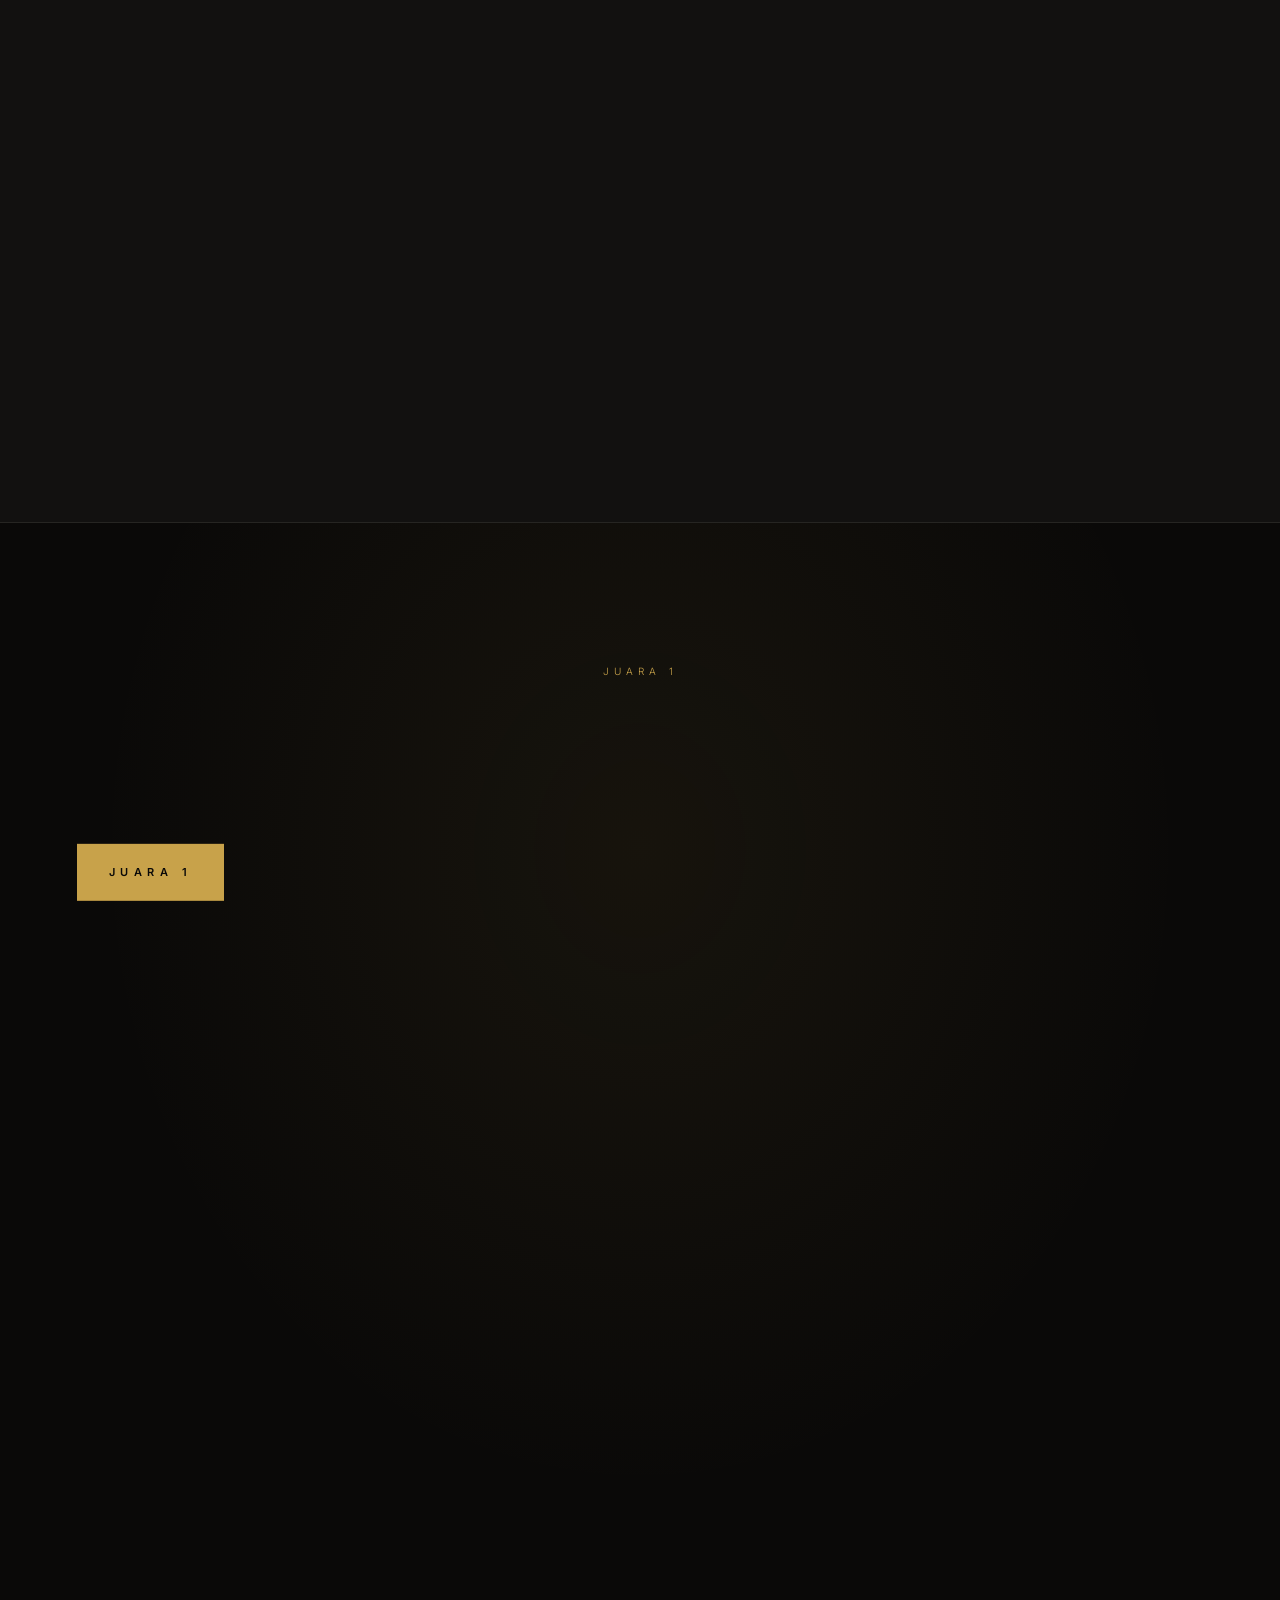
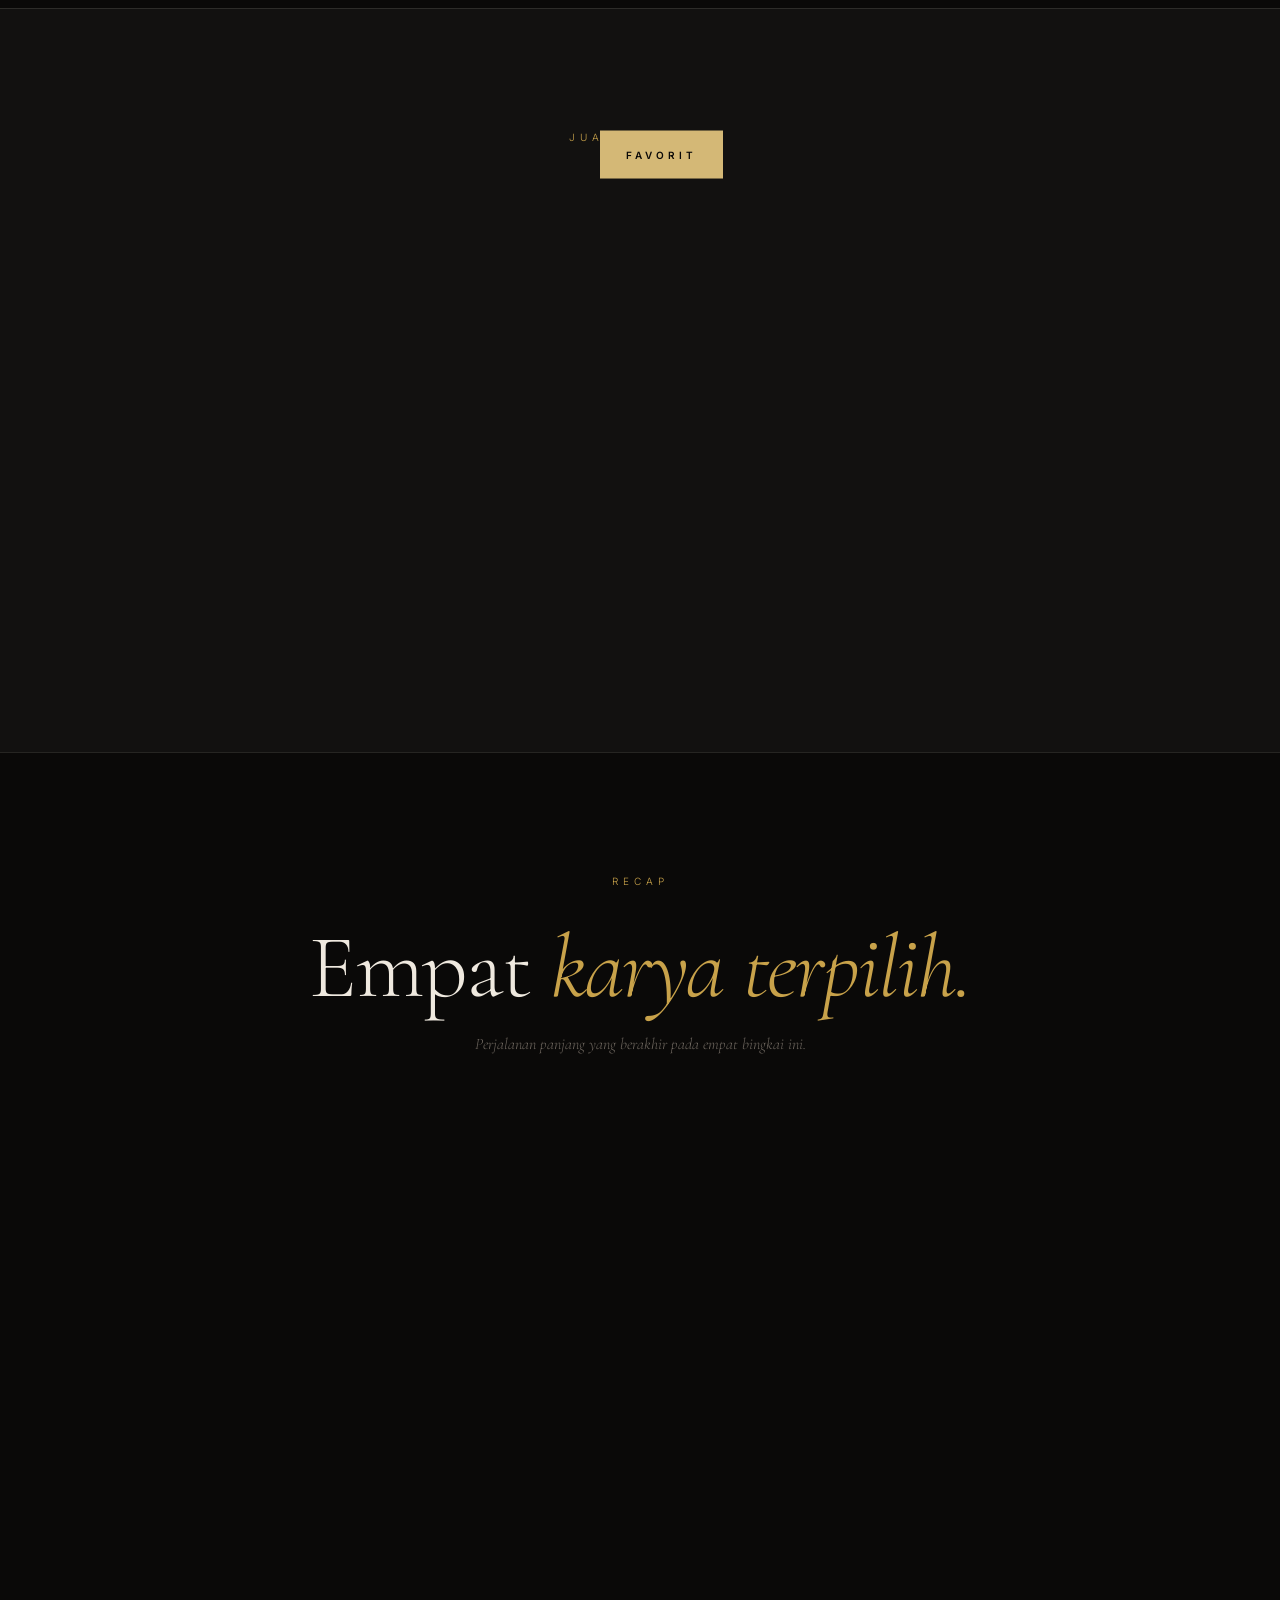
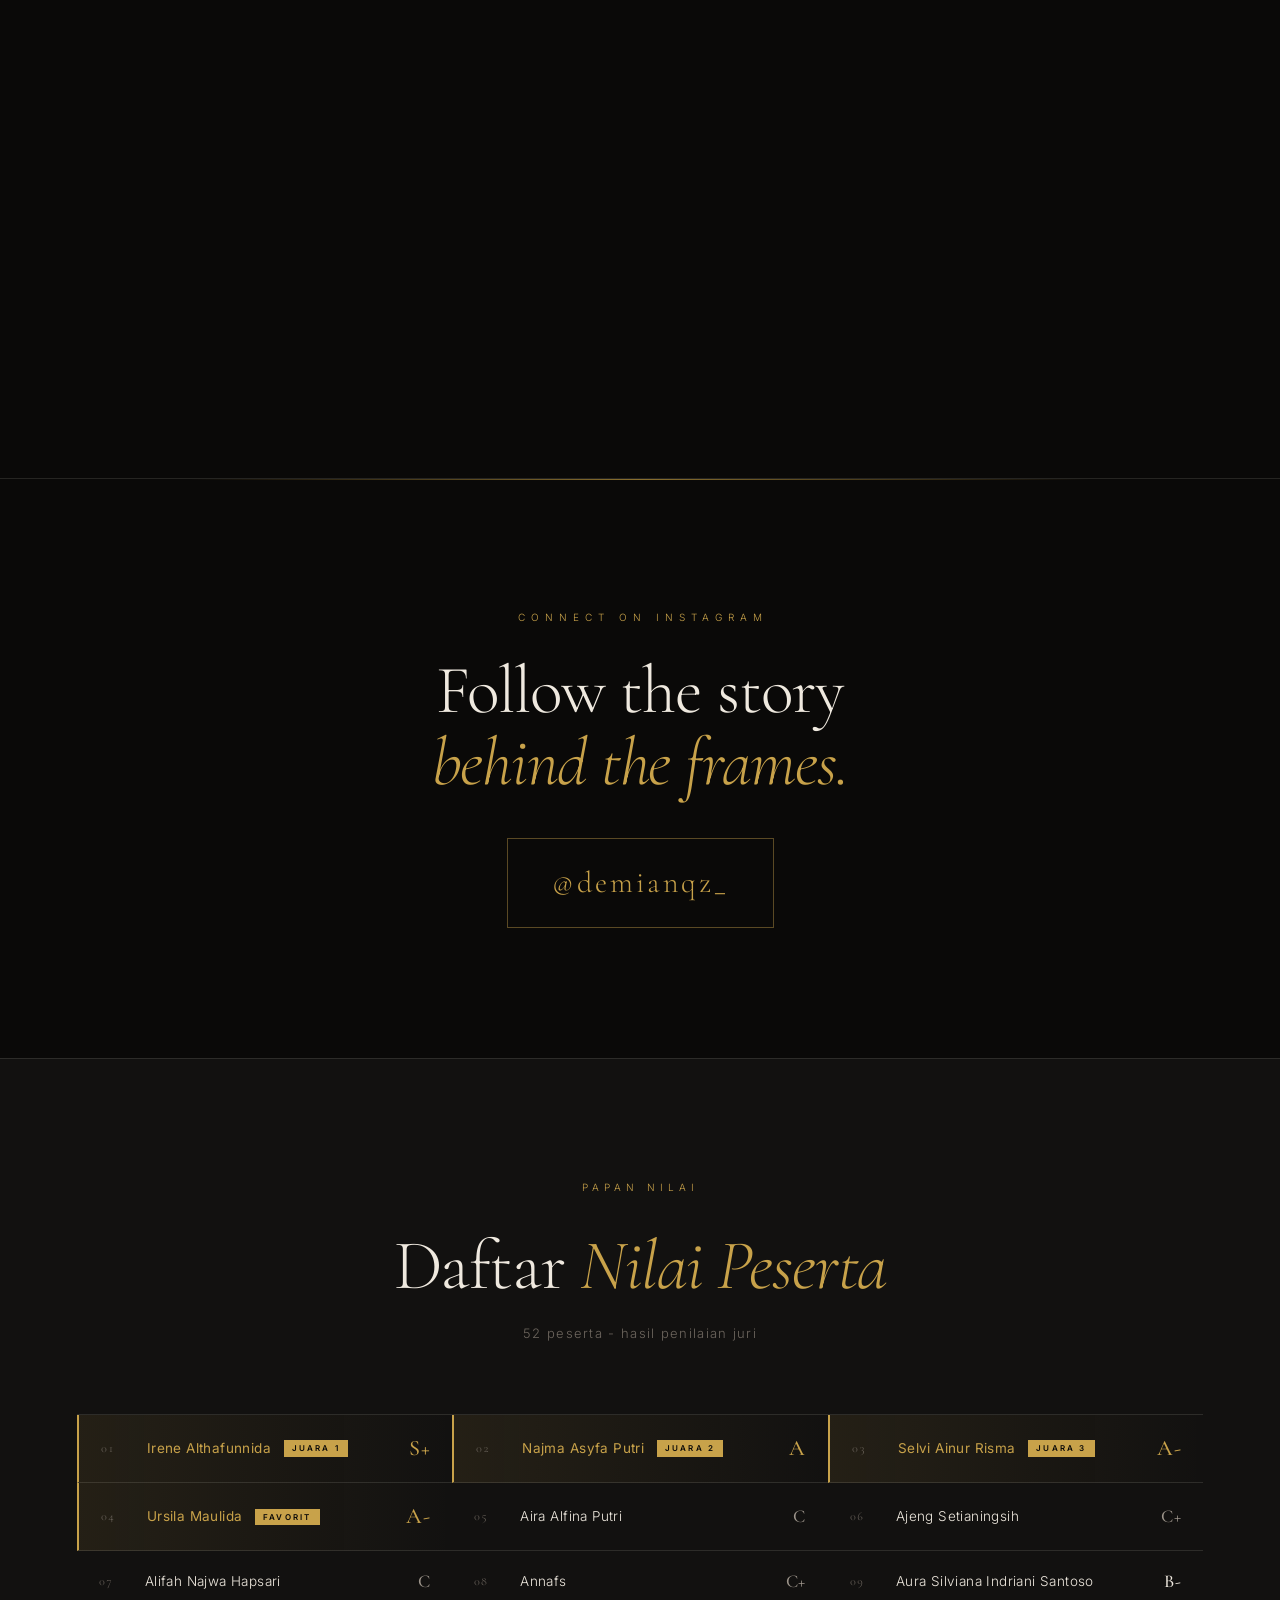
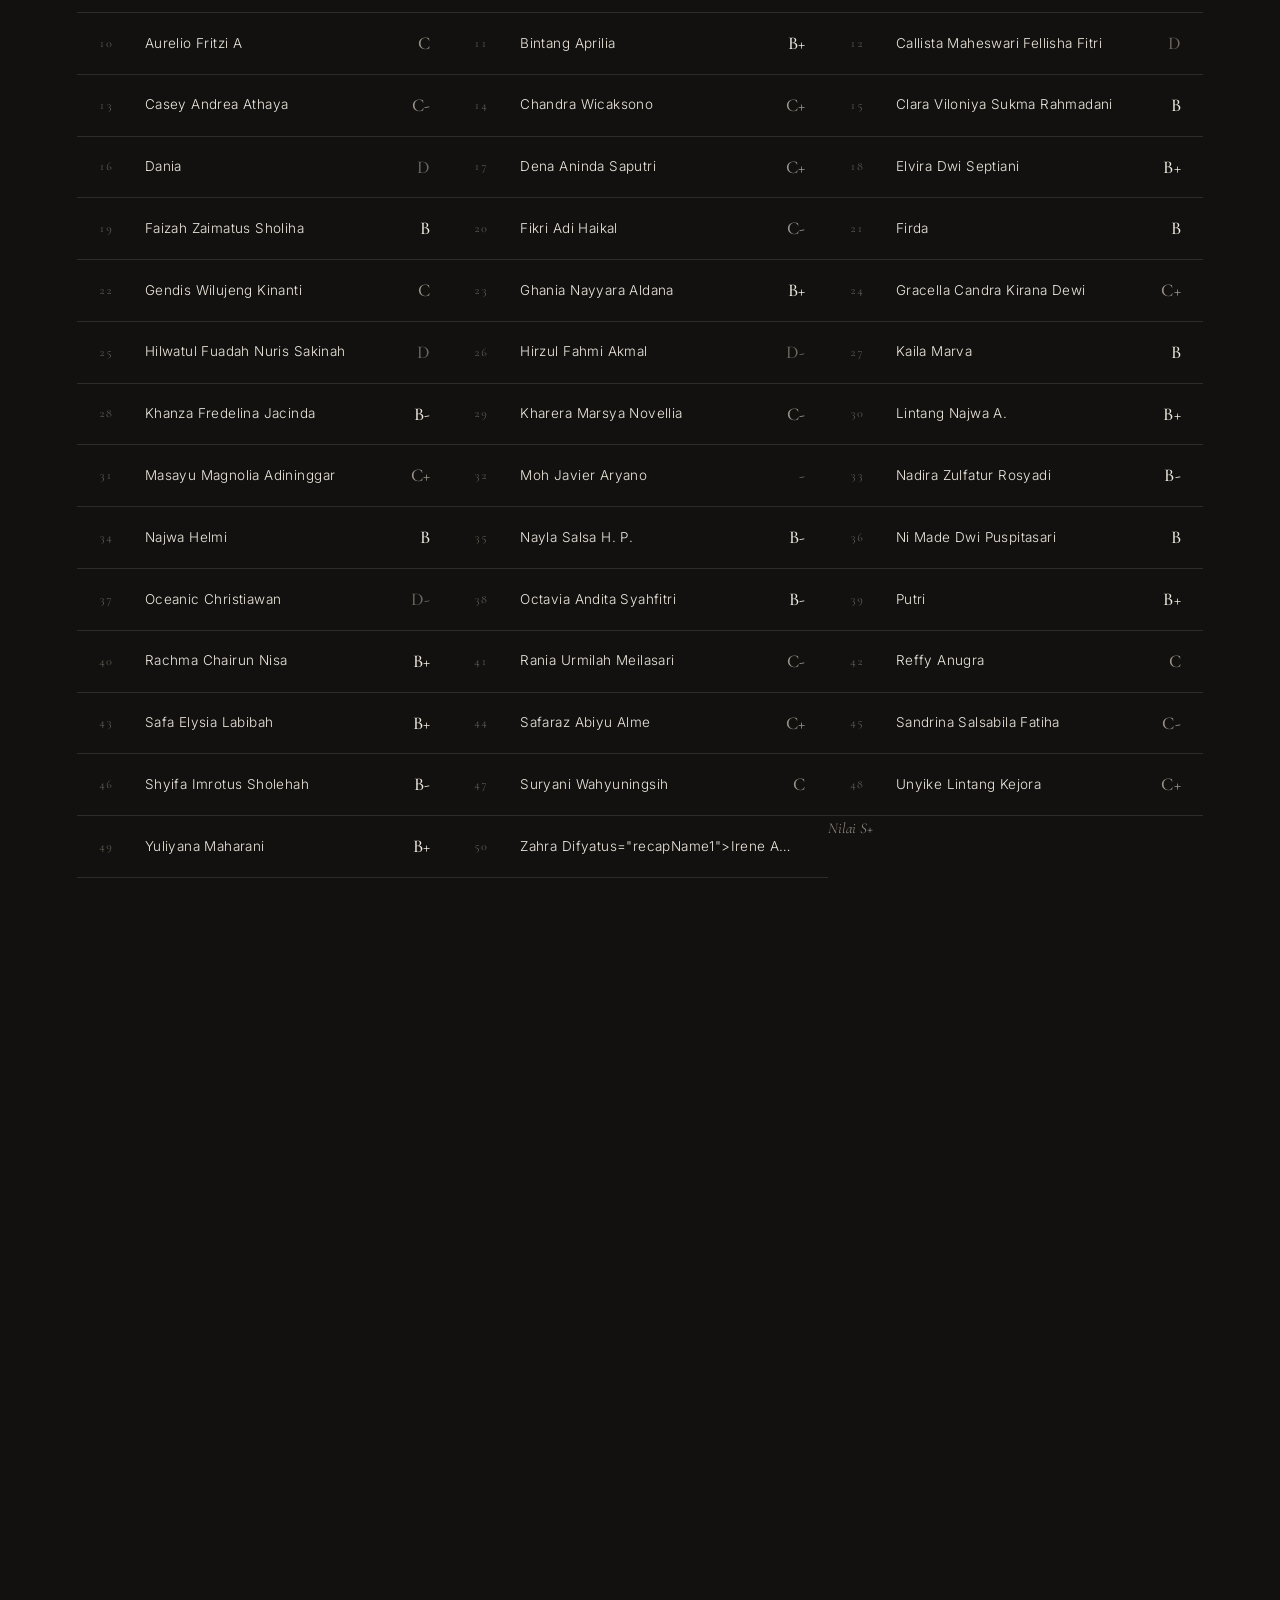
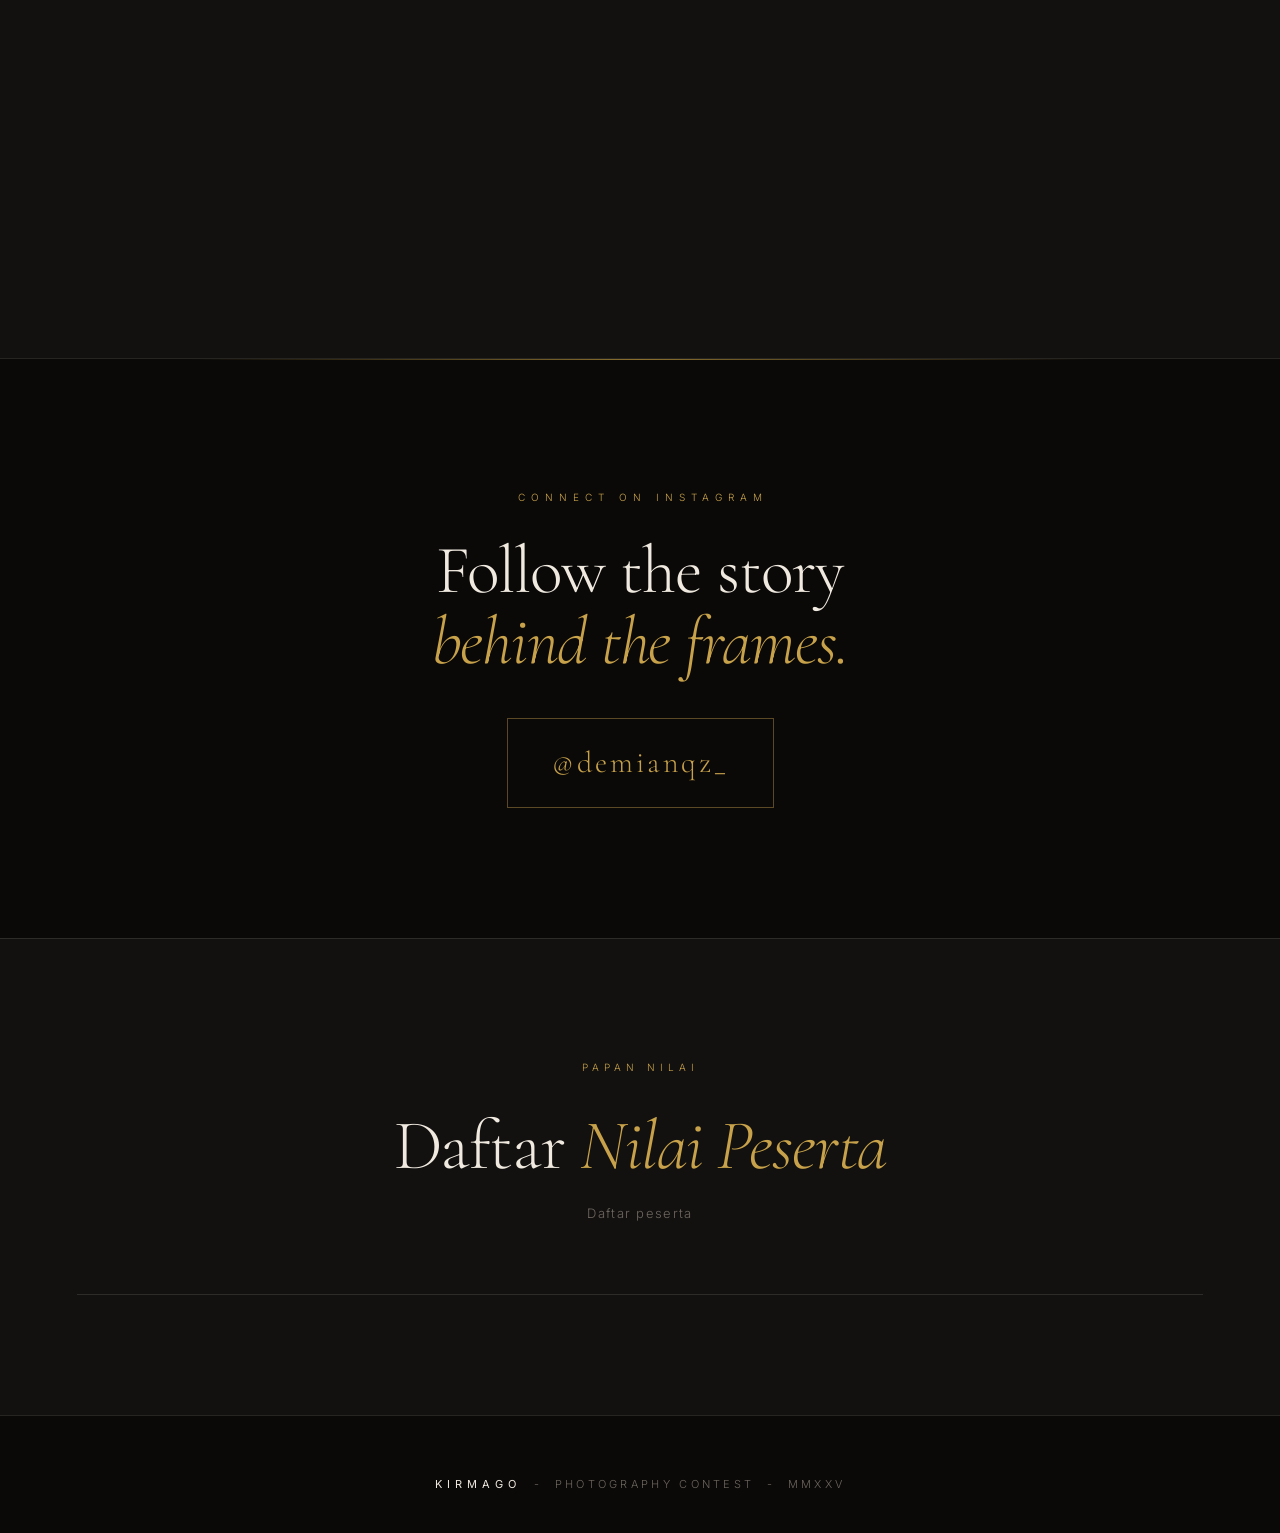
==== commit a6eb39b5: "Update index.html" ====
--- a/index.html
+++ b/index.html
@@ -79,23 +79,9 @@
         <h2 class="winner__name" id="nameJuara3">Selvi Ainur Risma</h2>
         <p class="winner__title">Nilai <span class="winner__grade" id="gradeJuara3">A-</span></p>
         <h3 class="winner__story-title">Manusia dan Lingkungan</h3>
-        <p class="winner__desc">
-          Dari foto ini, kita dapat melihat hubungan antara manusia dan lingkungan.
-          Kelompok siswa berada di depan bangunan sekolah dengan mengenakan pakaian
-          seragam berwarna putih. Di sekitar mereka, terdapat tanaman hijau, bunga
-          berwarna cerah, pepohonan, serta bangunan yang menjadi bagian dari
-          lingkungan sekolah.
-        </p>
-        <p class="winner__desc">
-          Kehadiran tanaman memberikan kesan asri di tengah aktivitas manusia.
-          Namun, kendaraan bermotor dan permukaan jalan juga menunjukkan bahwa
-          lingkungan terus digunakan untuk memenuhi kebutuhan manusia.
-        </p>
-        <p class="winner__desc">
-          Foto ini mengingatkan kita bahwa manusia dan lingkungan saling berkaitan.
-          Oleh karena itu, menjaga kebersihan, merawat tanaman, dan melestarikan
-          lingkungan merupakan tanggung jawab bersama demi masa depan.
-        </p>
+        <p class="winner__desc">Dari foto ini, kita dapat melihat hubungan antara manusia dan lingkungan. Kelompok siswa berada di depan bangunan sekolah dengan mengenakan pakaian seragam berwarna putih. Di sekitar mereka, terdapat tanaman hijau, bunga berwarna cerah, pepohonan, serta bangunan yang menjadi bagian dari lingkungan sekolah.</p>
+        <p class="winner__desc">Kehadiran tanaman memberikan kesan asri di tengah aktivitas manusia. Namun, kendaraan bermotor dan permukaan jalan juga menunjukkan bahwa lingkungan terus digunakan untuk memenuhi kebutuhan manusia.</p>
+        <p class="winner__desc">Foto ini mengingatkan kita bahwa manusia dan lingkungan saling berkaitan. Oleh karena itu, menjaga kebersihan, merawat tanaman, dan melestarikan lingkungan merupakan tanggung jawab bersama demi masa depan.</p>
       </div>
     </article>
   </div>
@@ -117,24 +103,9 @@
         <h2 class="winner__name" id="nameJuara2">Najma Asyfa Putri</h2>
         <p class="winner__title">Nilai <span class="winner__grade" id="gradeJuara2">A</span></p>
         <h3 class="winner__story-title">Jejak Budaya, Cahaya Harapan</h3>
-        <p class="winner__desc">
-          Melihat foto ini, tercipta suasana sunyi yang seolah memisahkan kita
-          dari kebisingan dunia luar. Walaupun tidak tampak sosok manusia di
-          dalam bingkai, kehadiran sang perawat budaya terasa begitu kuat
-          melalui penataan ruangan yang tersusun sangat rapi.
-        </p>
-        <p class="winner__desc">
-          Kursi kosong yang menghadap ke depan seakan-akan mengajak siapa saja
-          untuk duduk sejenak, melepas lelah, sambil mengapresiasi keindahan
-          berbagai ornamen tradisional di dalam etalase.
-        </p>
-        <p class="winner__desc">
-          Sementara itu, pendar cahaya terang yang menerobos masuk dari arah
-          jendela melambangkan sebuah harapan yang senantiasa hidup: nilai-nilai
-          luhur dan kekayaan budaya bangsa akan terus terjaga serta bersinar di
-          tengah pesatnya arus modernisasi. Budaya tidak harus punah oleh
-          perubahan zaman, tetapi dapat terus dijaga dan dikembangkan.
-        </p>
+        <p class="winner__desc">Melihat foto ini, tercipta suasana sunyi yang seolah memisahkan kita dari kebisingan dunia luar. Walaupun tidak tampak sosok manusia di dalam bingkai, kehadiran sang perawat budaya terasa begitu kuat melalui penataan ruangan yang tersusun sangat rapi.</p>
+        <p class="winner__desc">Kursi kosong yang menghadap ke depan seakan-akan mengajak siapa saja untuk duduk sejenak, melepas lelah, sambil mengapresiasi keindahan berbagai ornamen tradisional di dalam etalase.</p>
+        <p class="winner__desc">Sementara itu, pendar cahaya terang yang menerobos masuk dari arah jendela melambangkan sebuah harapan yang senantiasa hidup: nilai-nilai luhur dan kekayaan budaya bangsa akan terus terjaga serta bersinar di tengah pesatnya arus modernisasi. Budaya tidak harus punah oleh perubahan zaman, tetapi dapat terus dijaga dan dikembangkan.</p>
       </div>
     </article>
   </div>
@@ -156,27 +127,10 @@
         <h2 class="winner__name winner__name--grand" id="nameJuara1">Irene Althafunnida</h2>
         <p class="winner__title">Nilai <span class="winner__grade" id="gradeJuara1">S+</span></p>
         <h3 class="winner__story-title">Merawat Kehidupan</h3>
-        <p class="winner__desc">
-          Rawat aku, rawat aku, begitu kira-kira suara tanaman dalam candaan
-          seorang bapak yang sedang merawatnya. Di balik candanya yang sederhana,
-          tersimpan makna mendalam: setiap proses kehidupan membutuhkan perhatian
-          dan kesabaran untuk terus tumbuh.
-        </p>
-        <p class="winner__desc">
-          Merawat bukan sekadar menanam dan menunggu hasil, melainkan tentang
-          ketekunan menjaga kehidupan, bahkan ketika hasilnya belum terlihat.
-        </p>
-        <p class="winner__desc">
-          Tanaman memang tak bisa berbicara. Namun, dari tangan yang merawatnya,
-          kita belajar bahwa setiap kehidupan layak mendapatkan waktu, perhatian,
-          dan kesempatan untuk tumbuh.
-        </p>
-        <p class="winner__desc">
-          Sebab, kepedulian tidak selalu hadir melalui kata-kata besar, tetapi
-          juga melalui tindakan sederhana yang menjaga kehidupan tetap tumbuh
-          dan menghadirkan kehangatan antara sesama makhluk ciptaan Tuhan
-          melalui interaksinya.
-        </p>
+        <p class="winner__desc">Rawat aku, rawat aku, begitu kira-kira suara tanaman dalam candaan seorang bapak yang sedang merawatnya. Di balik candanya yang sederhana, tersimpan makna mendalam: setiap proses kehidupan membutuhkan perhatian dan kesabaran untuk terus tumbuh.</p>
+        <p class="winner__desc">Merawat bukan sekadar menanam dan menunggu hasil, melainkan tentang ketekunan menjaga kehidupan, bahkan ketika hasilnya belum terlihat.</p>
+        <p class="winner__desc">Tanaman memang tak bisa berbicara. Namun, dari tangan yang merawatnya, kita belajar bahwa setiap kehidupan layak mendapatkan waktu, perhatian, dan kesempatan untuk tumbuh.</p>
+        <p class="winner__desc">Sebab, kepedulian tidak selalu hadir melalui kata-kata besar, tetapi juga melalui tindakan sederhana yang menjaga kehidupan tetap tumbuh dan menghadirkan kehangatan antara sesama makhluk ciptaan Tuhan melalui interaksinya.</p>
       </div>
     </article>
   </div>
@@ -215,18 +169,94 @@
         <div class="recap__name" id="recapName3">Selvi Ainur Risma</div>
         <div class="recap__title">Nilai A-</div>
       </div>
-
       <div class="recap__item" data-reveal>
         <div class="recap__img"><img id="recapImg2" src="" alt="Juara 2" data-fallback></div>
         <div class="recap__rank">Juara 2</div>
         <div class="recap__name" id="recapName2">Najma Asyfa Putri</div>
         <div class="recap__title">Nilai A</div>
       </div>
-
       <div class="recap__item" data-reveal>
         <div class="recap__img"><img id="recapImg1" src="" alt="Juara 1" data-fallback></div>
         <div class="recap__rank">Juara 1</div>
         <div class="recap__name" id="recapName1">Irene Althafunnida</div>
+        <div class="recap__title">Nilai S+</div>
+      </div>
+      <div class="recap__item" data-reveal>
+        <div class="recap__img"><img id="recapImgFav" src="" alt="Juara Favorit" data-fallback></div>
+        <div class="recap__rank">Favorit</div>
+        <div class="recap__name" id="recapNameFav">Ursila Maulida</div>
+        <div class="recap__title">Nilai A-</div>
+      </div>
+    </div>
+  </div>
+</section>
+
+<section class="connect" id="connect">
+  <div class="connect__inner">
+    <div class="connect__kicker">Connect on Instagram</div>
+    <h2 class="connect__title">Follow the story<br><em>behind the frames.</em></h2>
+    <a class="connect__handle" href="https://www.instagram.com/demianqz_/" target="_blank" rel="noopener noreferrer">@demianqz_</a>
+  </div>
+</section>
+
+<section class="scores" id="scores">
+  <div class="scores__inner">
+    <div class="scores__head">
+      <div class="eyebrow eyebrow--center">Papan Nilai</div>
+      <h2>Daftar <em>Nilai Peserta</em></h2>
+      <p>52 peserta - hasil penilaian juri</p>
+    </div>
+    <div class="scores__grid" id="scoresGrid">
+      <div class="score-item score-item--winner"><span class="score-item__rank">01</span><span class="score-item__name">Irene Althafunnida <span class="score-item__badge">Juara 1</span></span><span class="score-item__grade grade-s">S+</span></div>
+      <div class="score-item score-item--winner"><span class="score-item__rank">02</span><span class="score-item__name">Najma Asyfa Putri <span class="score-item__badge">Juara 2</span></span><span class="score-item__grade grade-a">A</span></div>
+      <div class="score-item score-item--winner"><span class="score-item__rank">03</span><span class="score-item__name">Selvi Ainur Risma <span class="score-item__badge">Juara 3</span></span><span class="score-item__grade grade-a">A-</span></div>
+      <div class="score-item score-item--winner"><span class="score-item__rank">04</span><span class="score-item__name">Ursila Maulida <span class="score-item__badge">Favorit</span></span><span class="score-item__grade grade-a">A-</span></div>
+      <div class="score-item"><span class="score-item__rank">05</span><span class="score-item__name">Aira Alfina Putri</span><span class="score-item__grade grade-c">C</span></div>
+      <div class="score-item"><span class="score-item__rank">06</span><span class="score-item__name">Ajeng Setianingsih</span><span class="score-item__grade grade-c">C+</span></div>
+      <div class="score-item"><span class="score-item__rank">07</span><span class="score-item__name">Alifah Najwa Hapsari</span><span class="score-item__grade grade-c">C</span></div>
+      <div class="score-item"><span class="score-item__rank">08</span><span class="score-item__name">Annafs</span><span class="score-item__grade grade-c">C+</span></div>
+      <div class="score-item"><span class="score-item__rank">09</span><span class="score-item__name">Aura Silviana Indriani Santoso</span><span class="score-item__grade grade-b">B-</span></div>
+      <div class="score-item"><span class="score-item__rank">10</span><span class="score-item__name">Aurelio Fritzi A</span><span class="score-item__grade grade-c">C</span></div>
+      <div class="score-item"><span class="score-item__rank">11</span><span class="score-item__name">Bintang Aprilia</span><span class="score-item__grade grade-b">B+</span></div>
+      <div class="score-item"><span class="score-item__rank">12</span><span class="score-item__name">Callista Maheswari Fellisha Fitri</span><span class="score-item__grade grade-d">D</span></div>
+      <div class="score-item"><span class="score-item__rank">13</span><span class="score-item__name">Casey Andrea Athaya</span><span class="score-item__grade grade-c">C-</span></div>
+      <div class="score-item"><span class="score-item__rank">14</span><span class="score-item__name">Chandra Wicaksono</span><span class="score-item__grade grade-c">C+</span></div>
+      <div class="score-item"><span class="score-item__rank">15</span><span class="score-item__name">Clara Viloniya Sukma Rahmadani</span><span class="score-item__grade grade-b">B</span></div>
+      <div class="score-item"><span class="score-item__rank">16</span><span class="score-item__name">Dania</span><span class="score-item__grade grade-d">D</span></div>
+      <div class="score-item"><span class="score-item__rank">17</span><span class="score-item__name">Dena Aninda Saputri</span><span class="score-item__grade grade-c">C+</span></div>
+      <div class="score-item"><span class="score-item__rank">18</span><span class="score-item__name">Elvira Dwi Septiani</span><span class="score-item__grade grade-b">B+</span></div>
+      <div class="score-item"><span class="score-item__rank">19</span><span class="score-item__name">Faizah Zaimatus Sholiha</span><span class="score-item__grade grade-b">B</span></div>
+      <div class="score-item"><span class="score-item__rank">20</span><span class="score-item__name">Fikri Adi Haikal</span><span class="score-item__grade grade-c">C-</span></div>
+      <div class="score-item"><span class="score-item__rank">21</span><span class="score-item__name">Firda</span><span class="score-item__grade grade-b">B</span></div>
+      <div class="score-item"><span class="score-item__rank">22</span><span class="score-item__name">Gendis Wilujeng Kinanti</span><span class="score-item__grade grade-c">C</span></div>
+      <div class="score-item"><span class="score-item__rank">23</span><span class="score-item__name">Ghania Nayyara Aldana</span><span class="score-item__grade grade-b">B+</span></div>
+      <div class="score-item"><span class="score-item__rank">24</span><span class="score-item__name">Gracella Candra Kirana Dewi</span><span class="score-item__grade grade-c">C+</span></div>
+      <div class="score-item"><span class="score-item__rank">25</span><span class="score-item__name">Hilwatul Fuadah Nuris Sakinah</span><span class="score-item__grade grade-d">D</span></div>
+      <div class="score-item"><span class="score-item__rank">26</span><span class="score-item__name">Hirzul Fahmi Akmal</span><span class="score-item__grade grade-d">D-</span></div>
+      <div class="score-item"><span class="score-item__rank">27</span><span class="score-item__name">Kaila Marva</span><span class="score-item__grade grade-b">B</span></div>
+      <div class="score-item"><span class="score-item__rank">28</span><span class="score-item__name">Khanza Fredelina Jacinda</span><span class="score-item__grade grade-b">B-</span></div>
+      <div class="score-item"><span class="score-item__rank">29</span><span class="score-item__name">Kharera Marsya Novellia</span><span class="score-item__grade grade-c">C-</span></div>
+      <div class="score-item"><span class="score-item__rank">30</span><span class="score-item__name">Lintang Najwa A.</span><span class="score-item__grade grade-b">B+</span></div>
+      <div class="score-item"><span class="score-item__rank">31</span><span class="score-item__name">Masayu Magnolia Adininggar</span><span class="score-item__grade grade-c">C+</span></div>
+      <div class="score-item"><span class="score-item__rank">32</span><span class="score-item__name">Moh Javier Aryano</span><span class="score-item__grade grade-d">-</span></div>
+      <div class="score-item"><span class="score-item__rank">33</span><span class="score-item__name">Nadira Zulfatur Rosyadi</span><span class="score-item__grade grade-b">B-</span></div>
+      <div class="score-item"><span class="score-item__rank">34</span><span class="score-item__name">Najwa Helmi</span><span class="score-item__grade grade-b">B</span></div>
+      <div class="score-item"><span class="score-item__rank">35</span><span class="score-item__name">Nayla Salsa H. P.</span><span class="score-item__grade grade-b">B-</span></div>
+      <div class="score-item"><span class="score-item__rank">36</span><span class="score-item__name">Ni Made Dwi Puspitasari</span><span class="score-item__grade grade-b">B</span></div>
+      <div class="score-item"><span class="score-item__rank">37</span><span class="score-item__name">Oceanic Christiawan</span><span class="score-item__grade grade-d">D-</span></div>
+      <div class="score-item"><span class="score-item__rank">38</span><span class="score-item__name">Octavia Andita Syahfitri</span><span class="score-item__grade grade-b">B-</span></div>
+      <div class="score-item"><span class="score-item__rank">39</span><span class="score-item__name">Putri</span><span class="score-item__grade grade-b">B+</span></div>
+      <div class="score-item"><span class="score-item__rank">40</span><span class="score-item__name">Rachma Chairun Nisa</span><span class="score-item__grade grade-b">B+</span></div>
+      <div class="score-item"><span class="score-item__rank">41</span><span class="score-item__name">Rania Urmilah Meilasari</span><span class="score-item__grade grade-c">C-</span></div>
+      <div class="score-item"><span class="score-item__rank">42</span><span class="score-item__name">Reffy Anugra</span><span class="score-item__grade grade-c">C</span></div>
+      <div class="score-item"><span class="score-item__rank">43</span><span class="score-item__name">Safa Elysia Labibah</span><span class="score-item__grade grade-b">B+</span></div>
+      <div class="score-item"><span class="score-item__rank">44</span><span class="score-item__name">Safaraz Abiyu Alme</span><span class="score-item__grade grade-c">C+</span></div>
+      <div class="score-item"><span class="score-item__rank">45</span><span class="score-item__name">Sandrina Salsabila Fatiha</span><span class="score-item__grade grade-c">C-</span></div>
+      <div class="score-item"><span class="score-item__rank">46</span><span class="score-item__name">Shyifa Imrotus Sholehah</span><span class="score-item__grade grade-b">B-</span></div>
+      <div class="score-item"><span class="score-item__rank">47</span><span class="score-item__name">Suryani Wahyuningsih</span><span class="score-item__grade grade-c">C</span></div>
+      <div class="score-item"><span class="score-item__rank">48</span><span class="score-item__name">Unyike Lintang Kejora</span><span class="score-item__grade grade-c">C+</span></div>
+      <div class="score-item"><span class="score-item__rank">49</span><span class="score-item__name">Yuliyana Maharani</span><span class="score-item__grade grade-b">B+</span></div>
+      <div class="score-item"><span class="score-item__rank">50</span><span class="score-item__name">Zahra Difyatus="recapName1">Irene Althafunnida</div>
         <div class="recap__title">Nilai S+</div>
       </div>
 
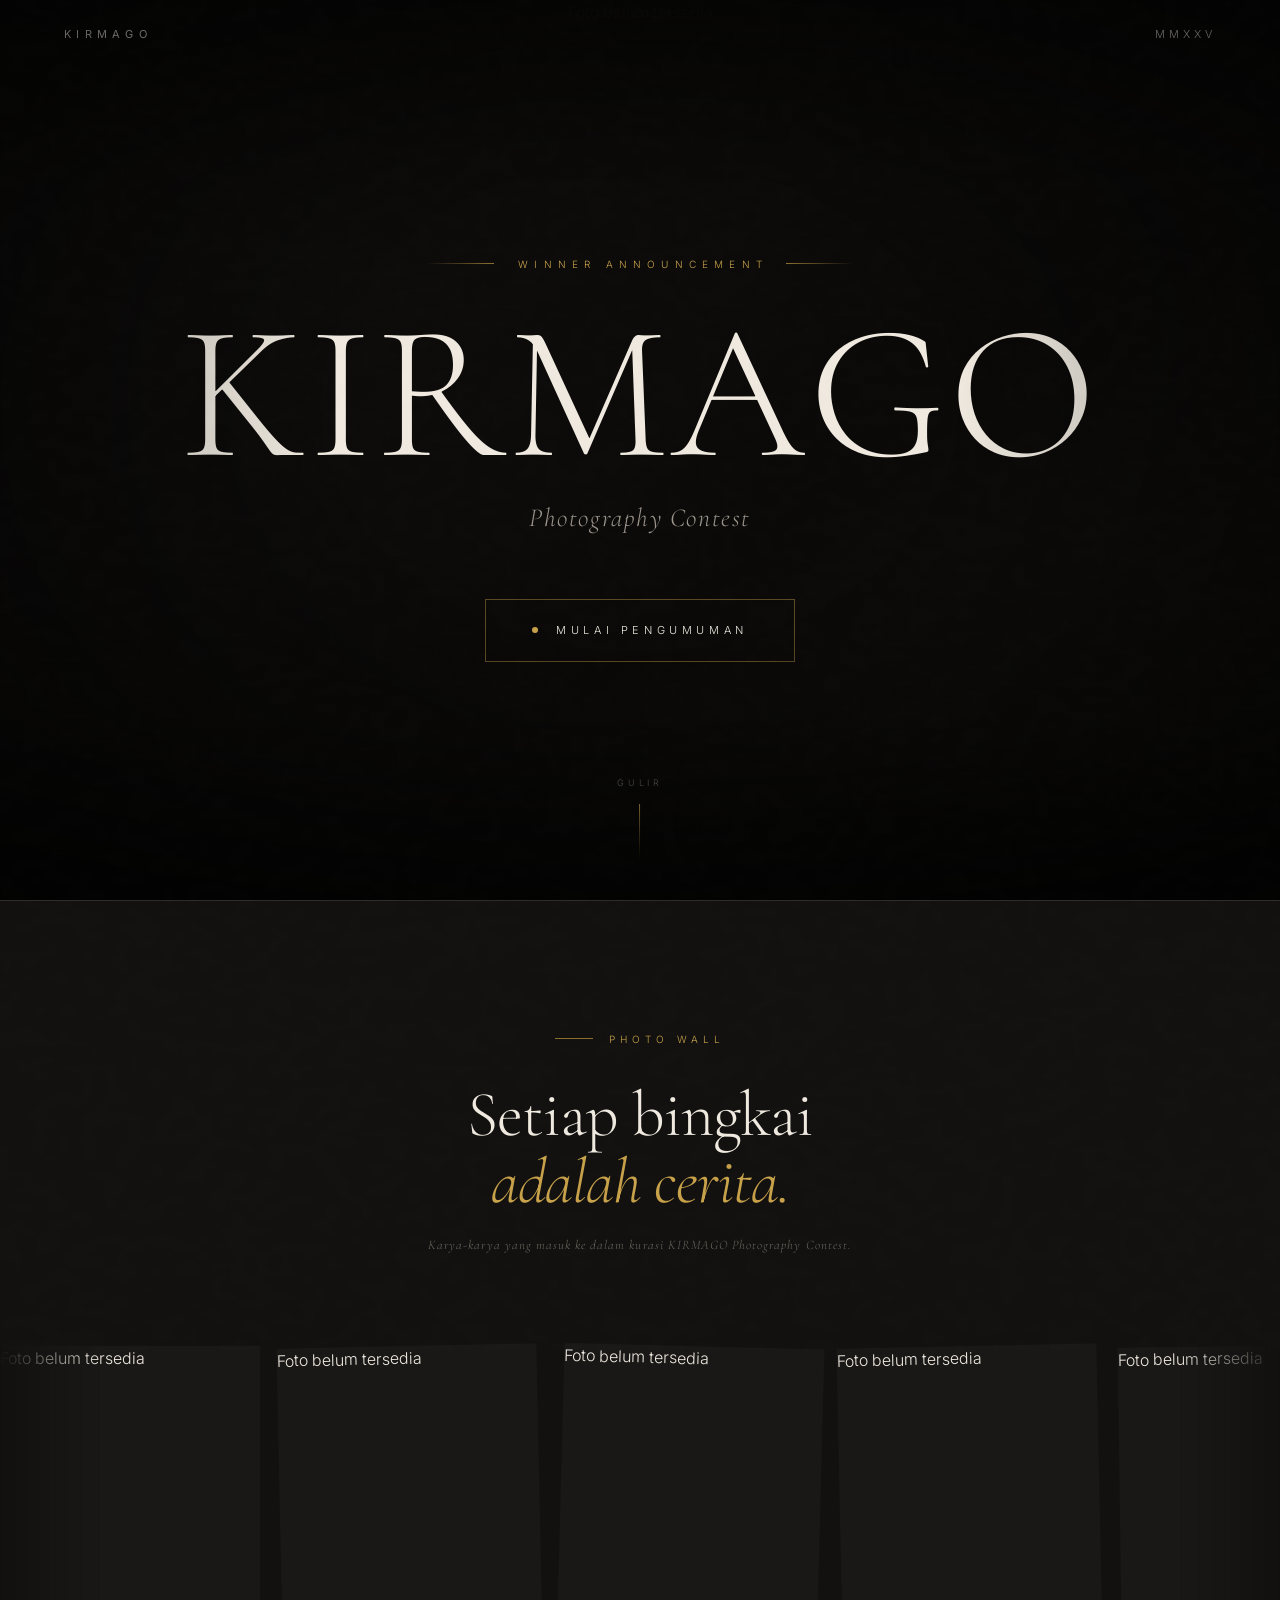
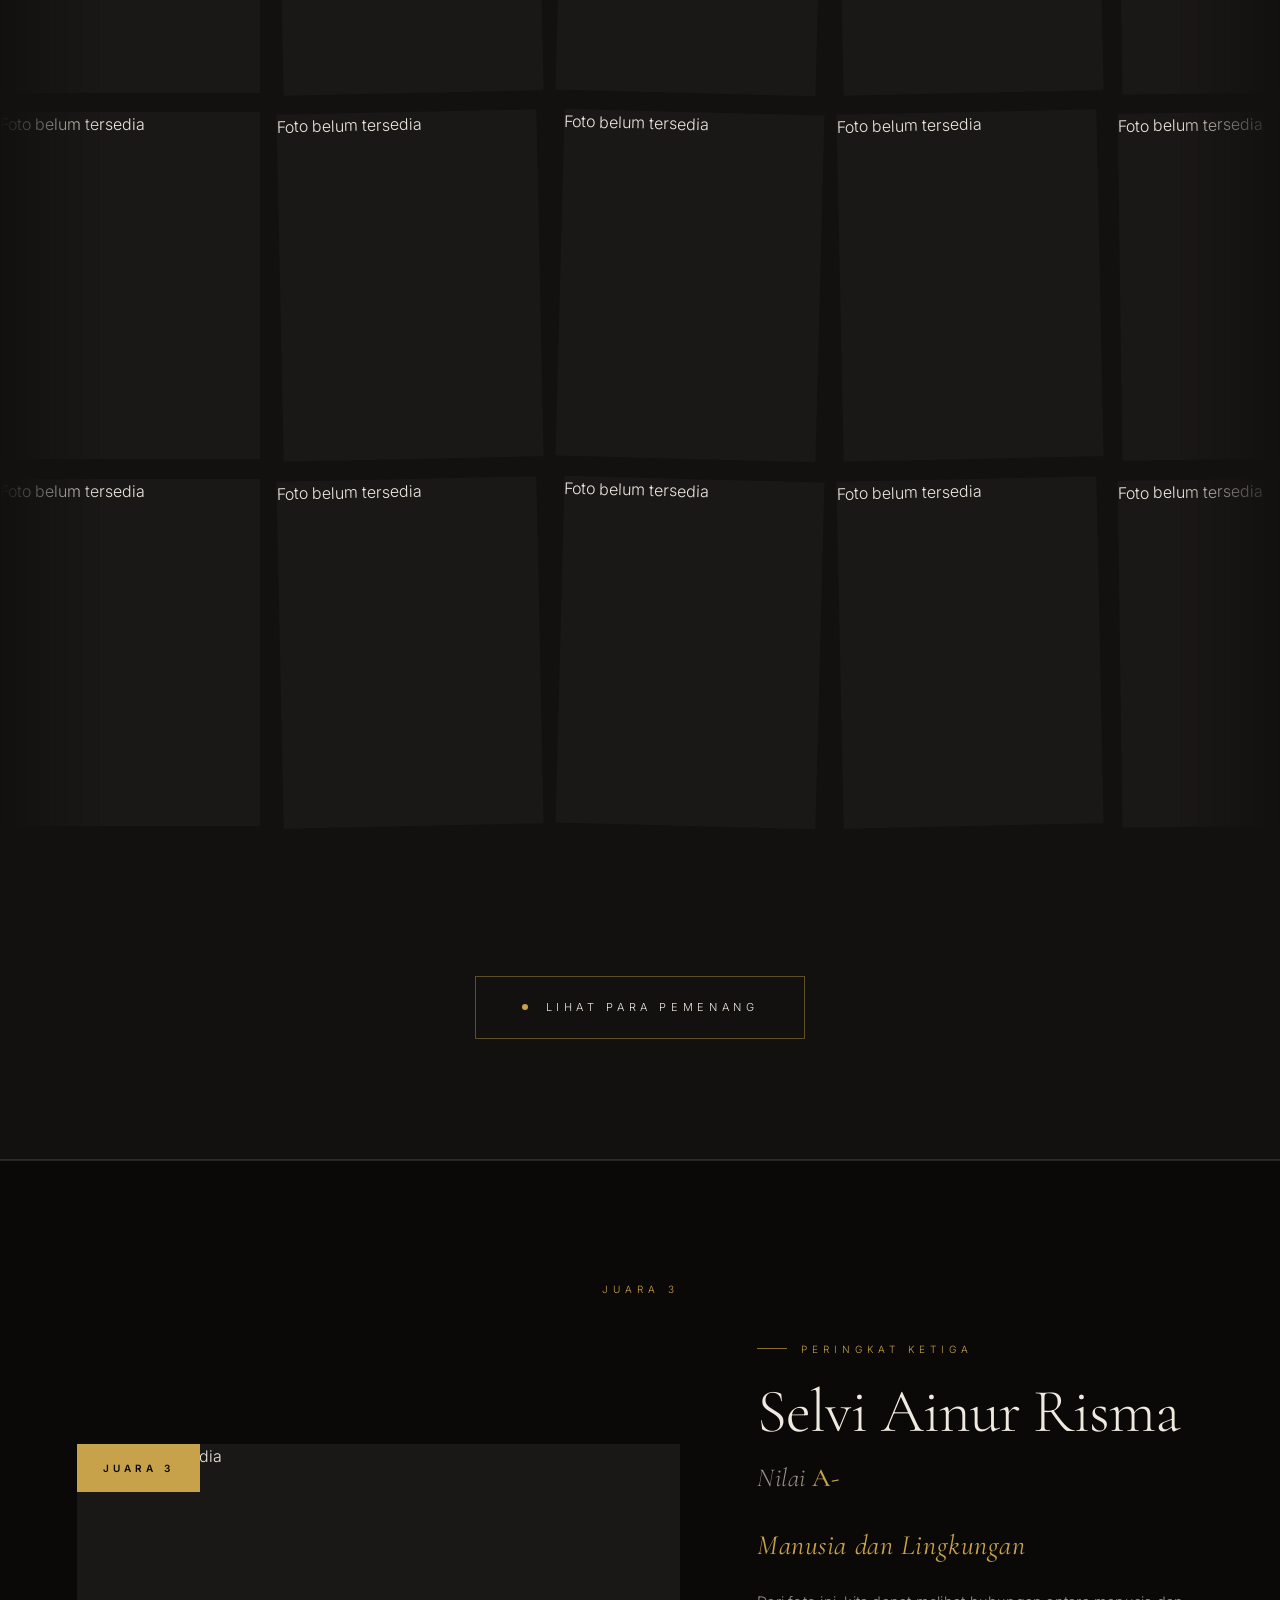
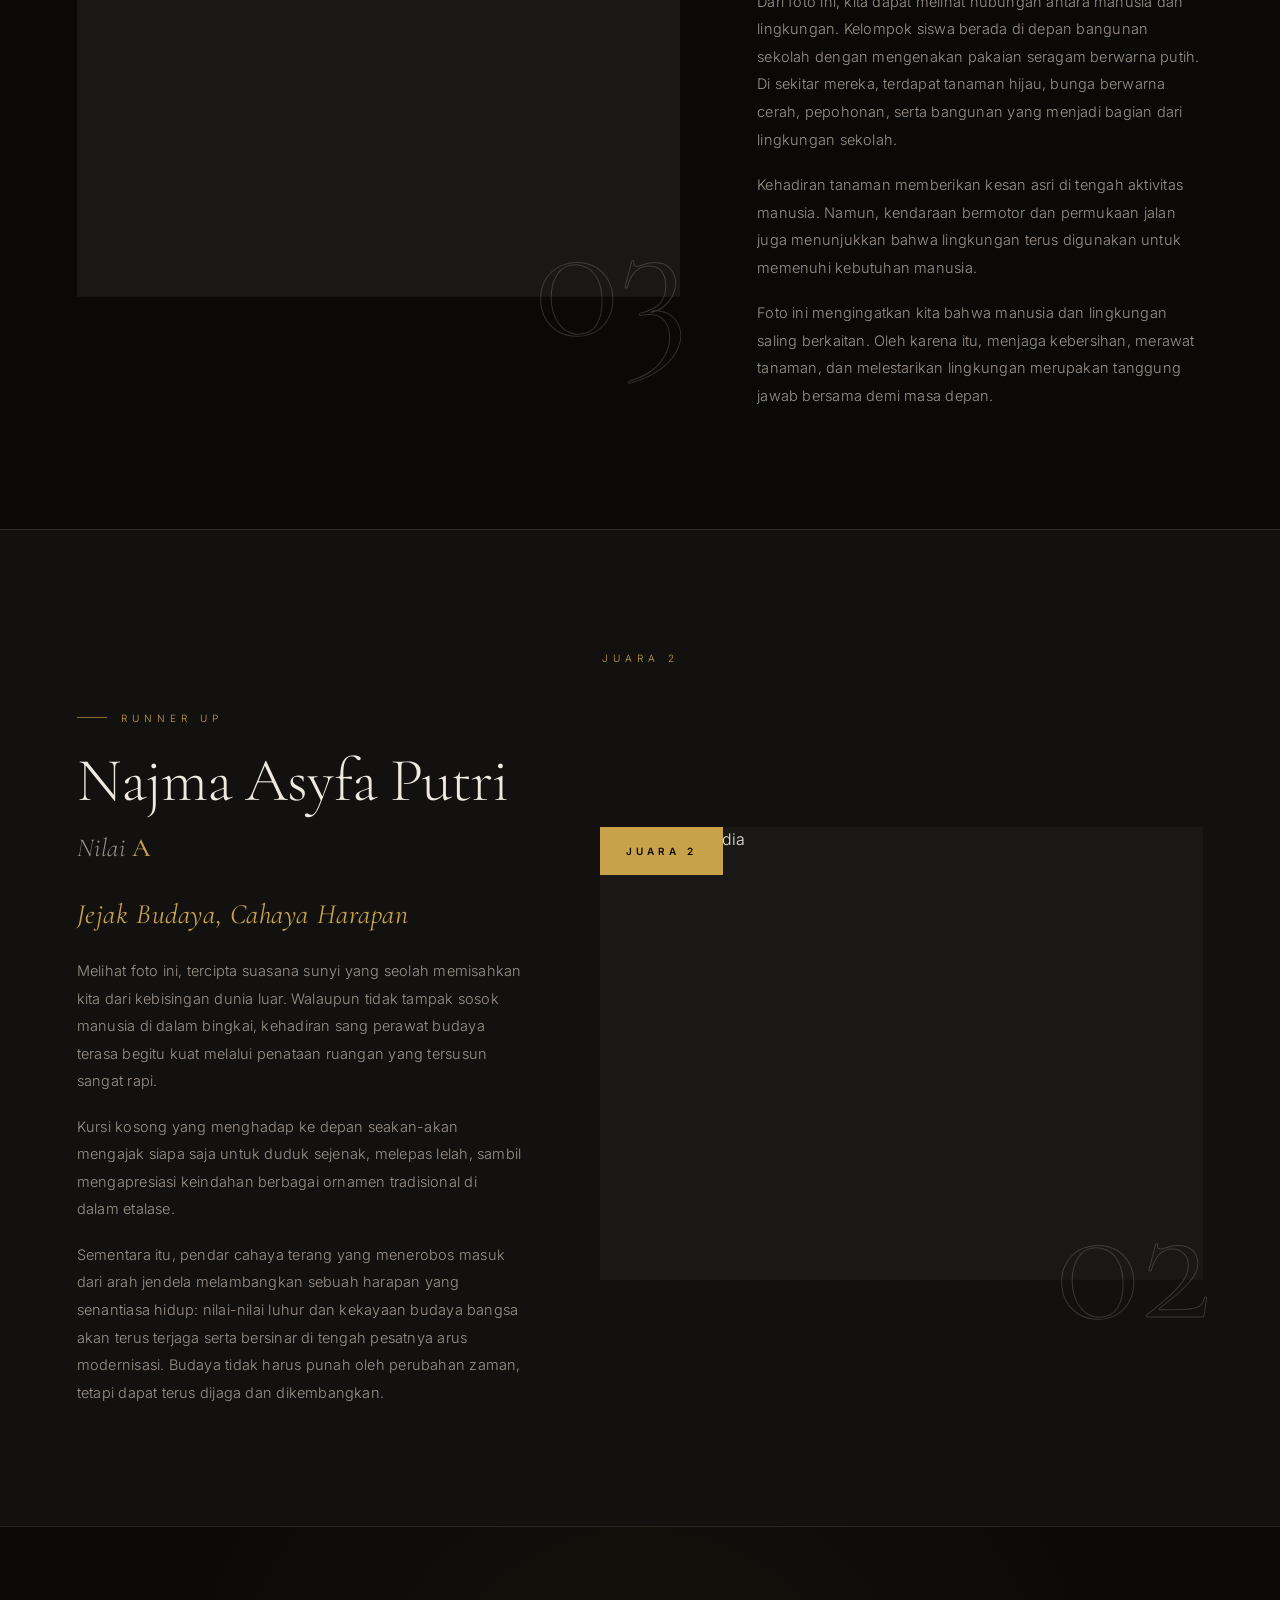
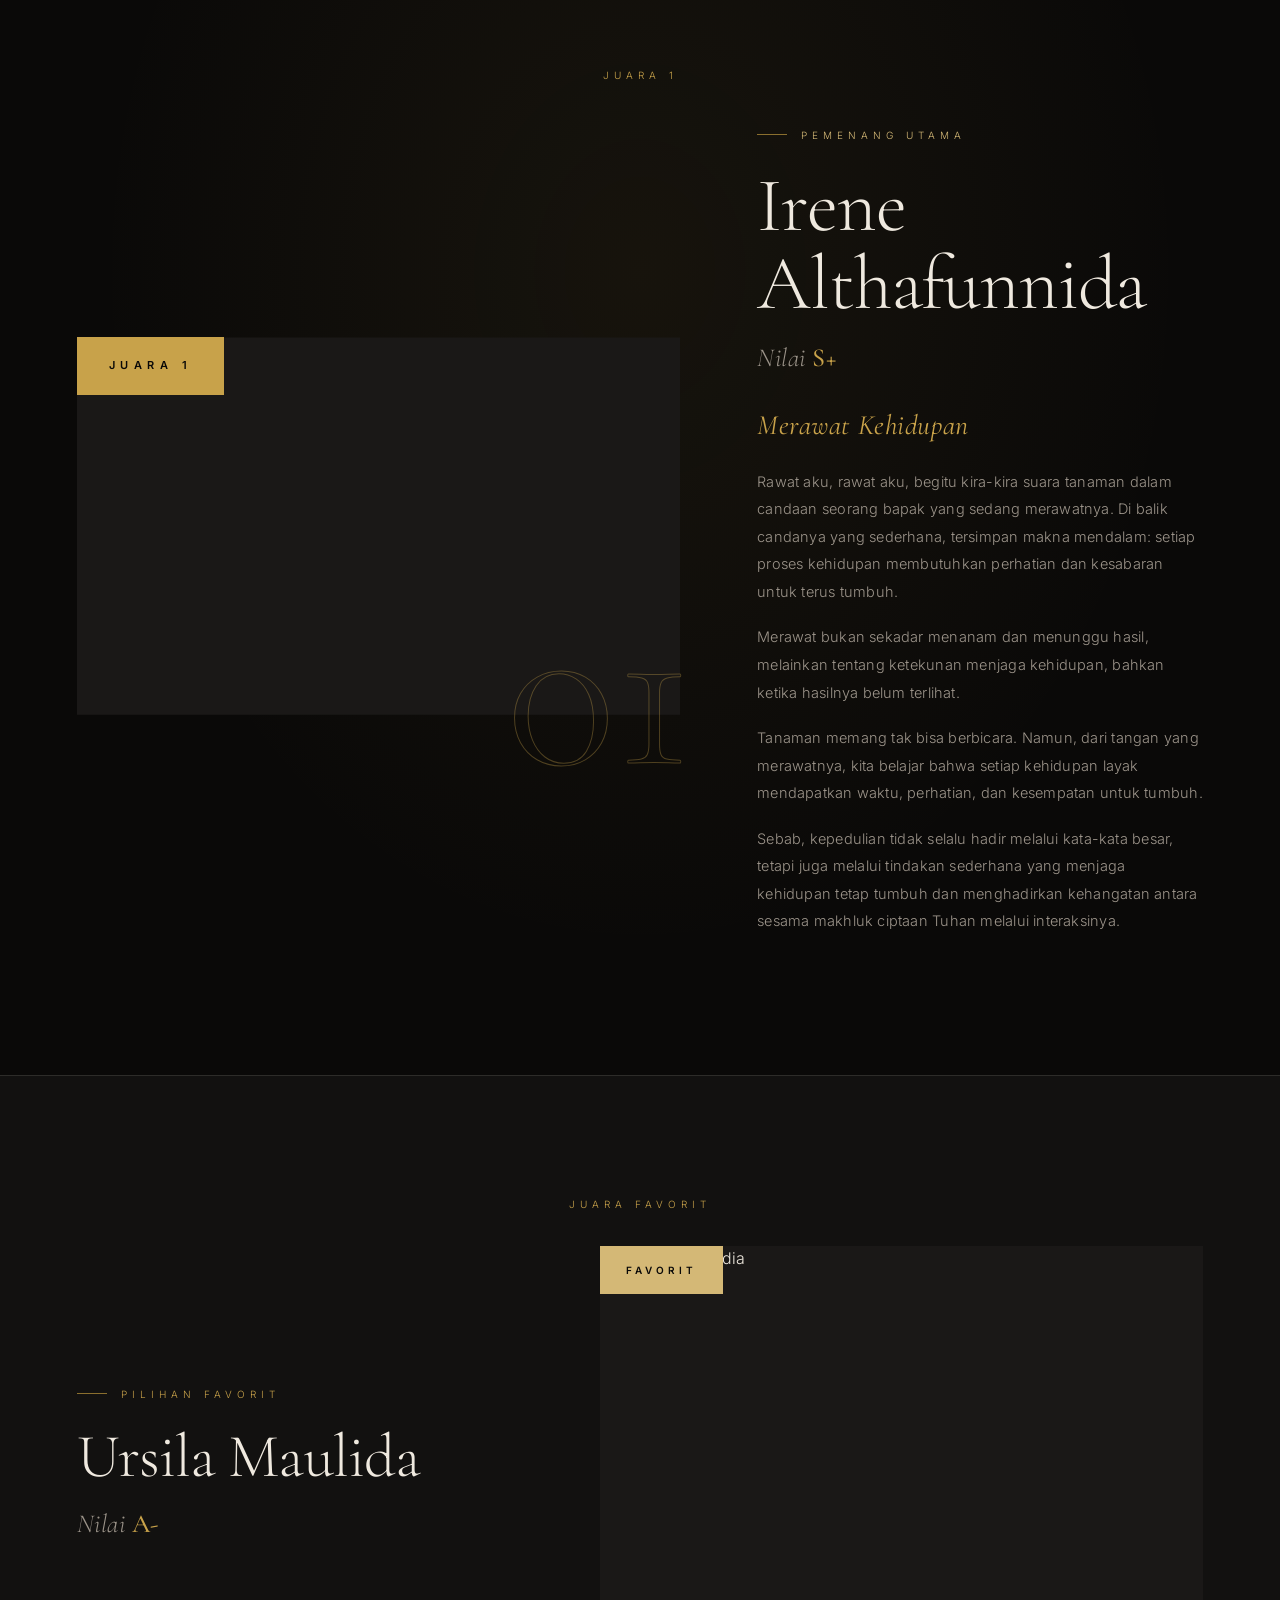
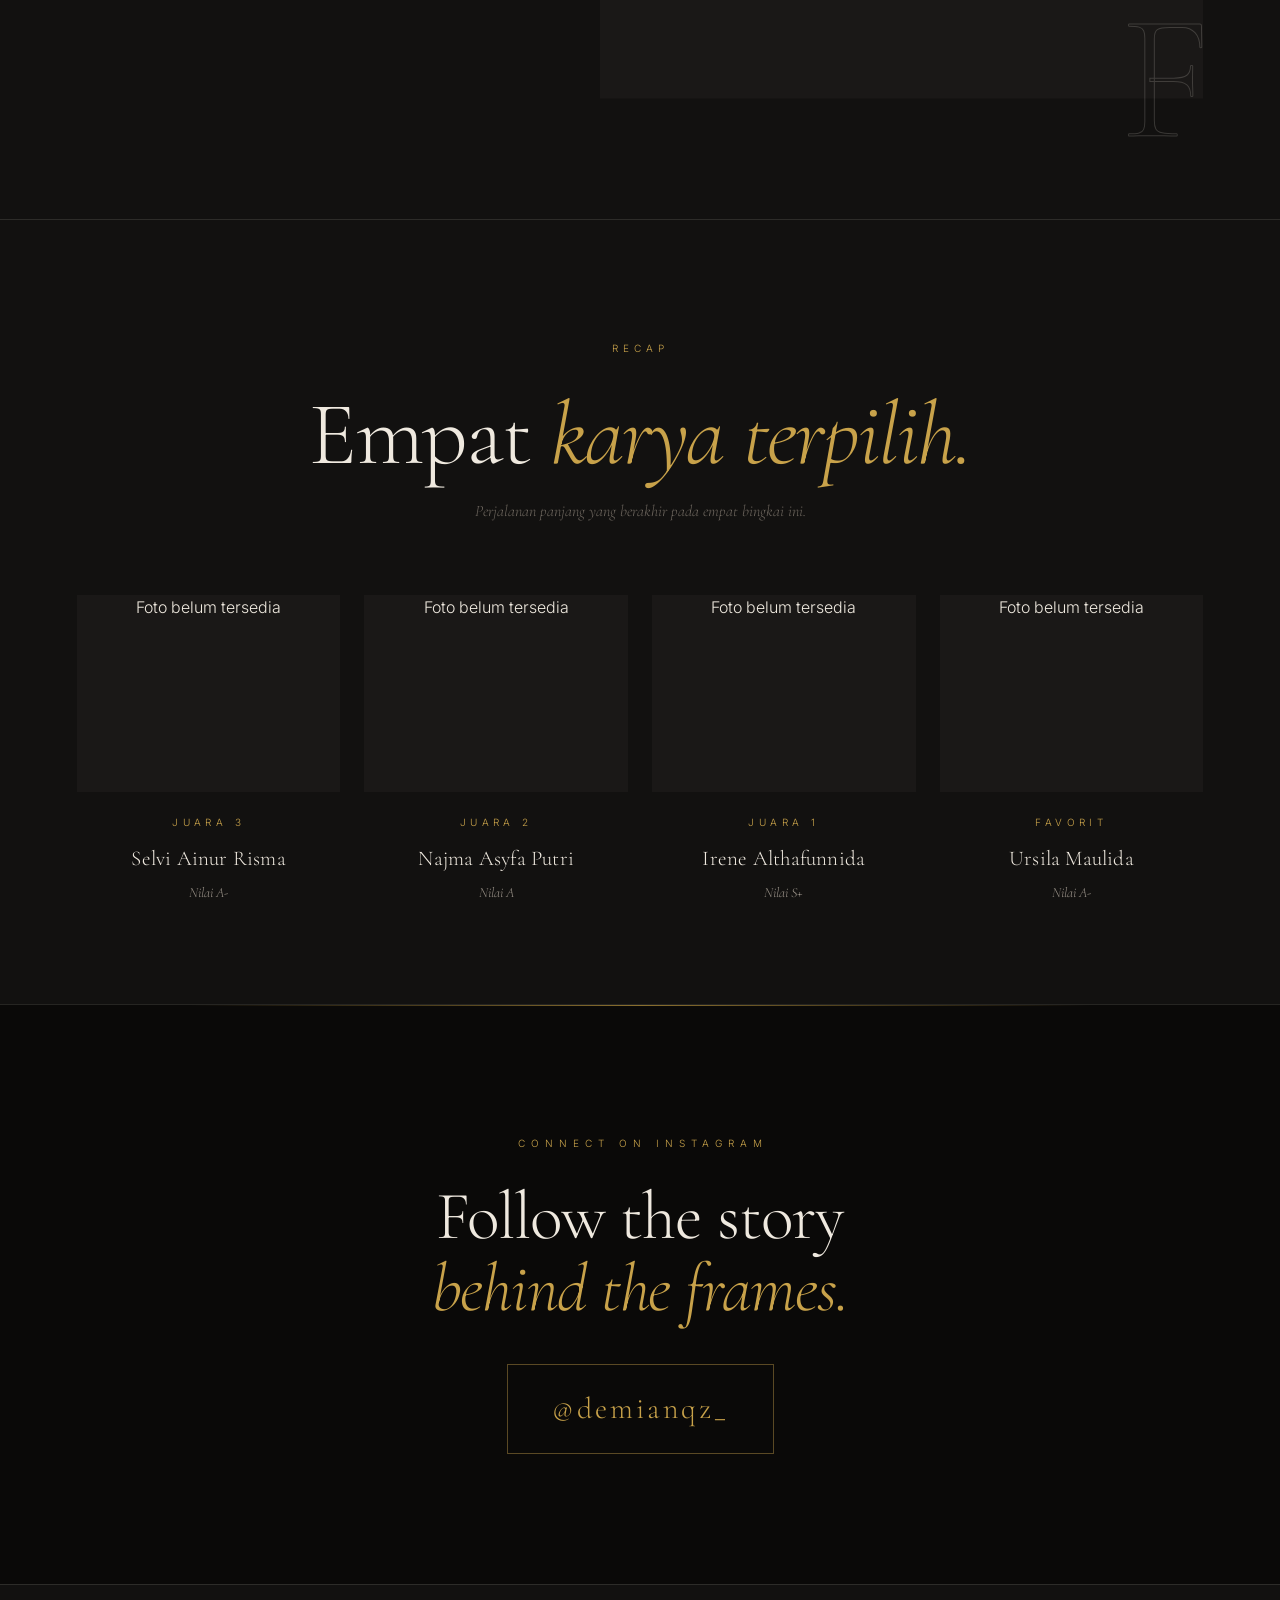
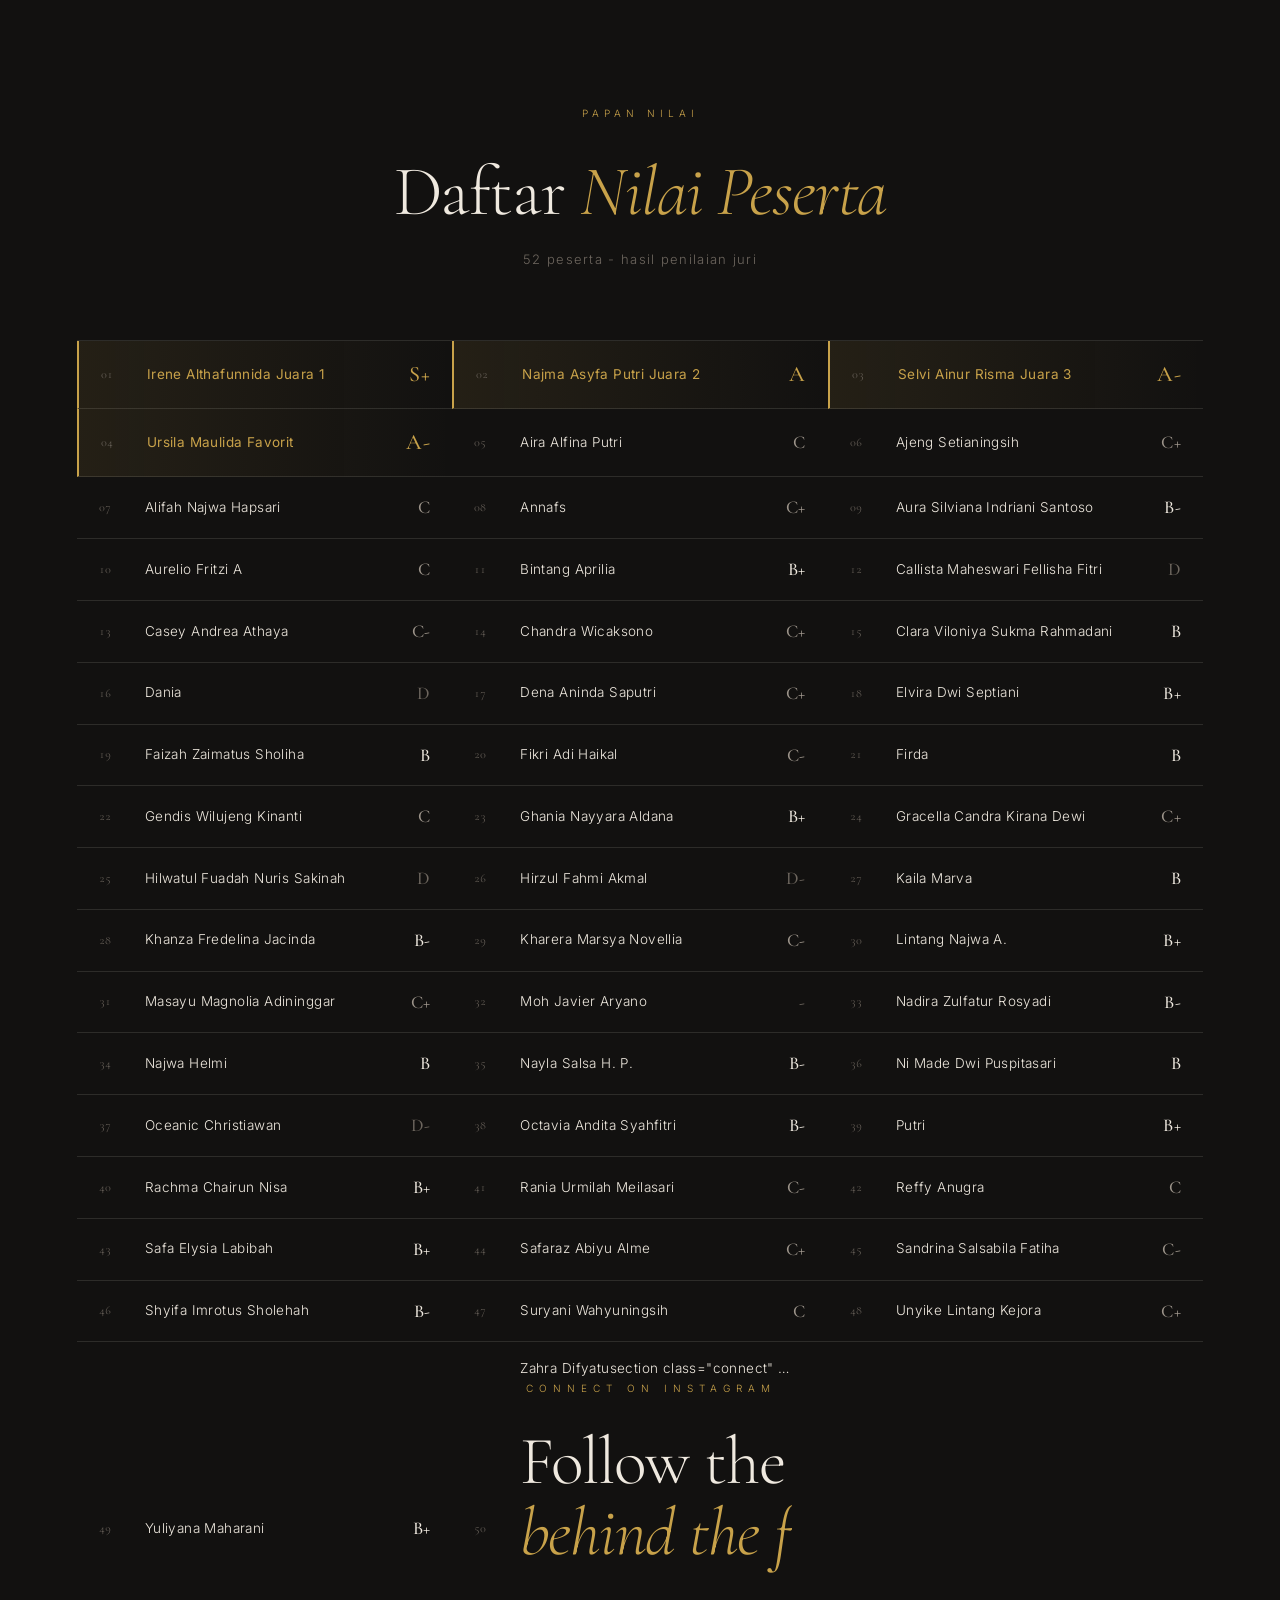
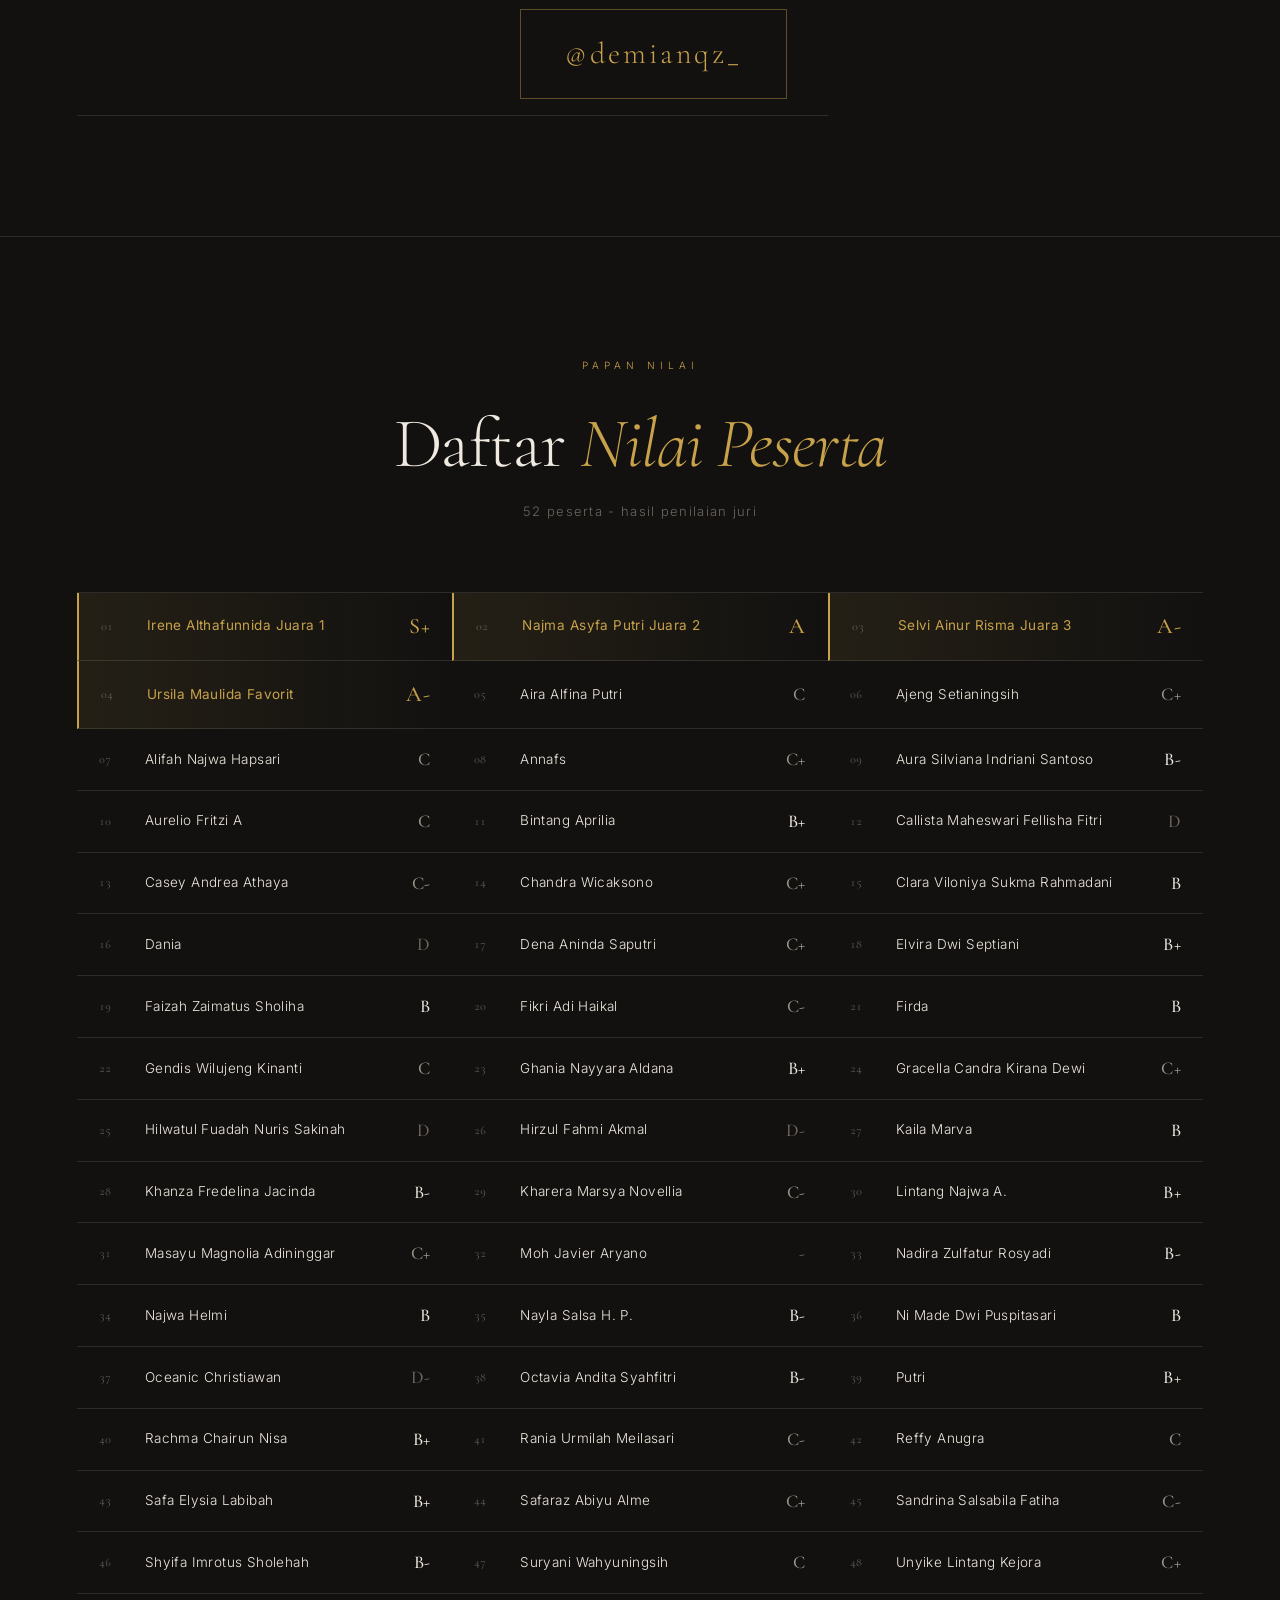
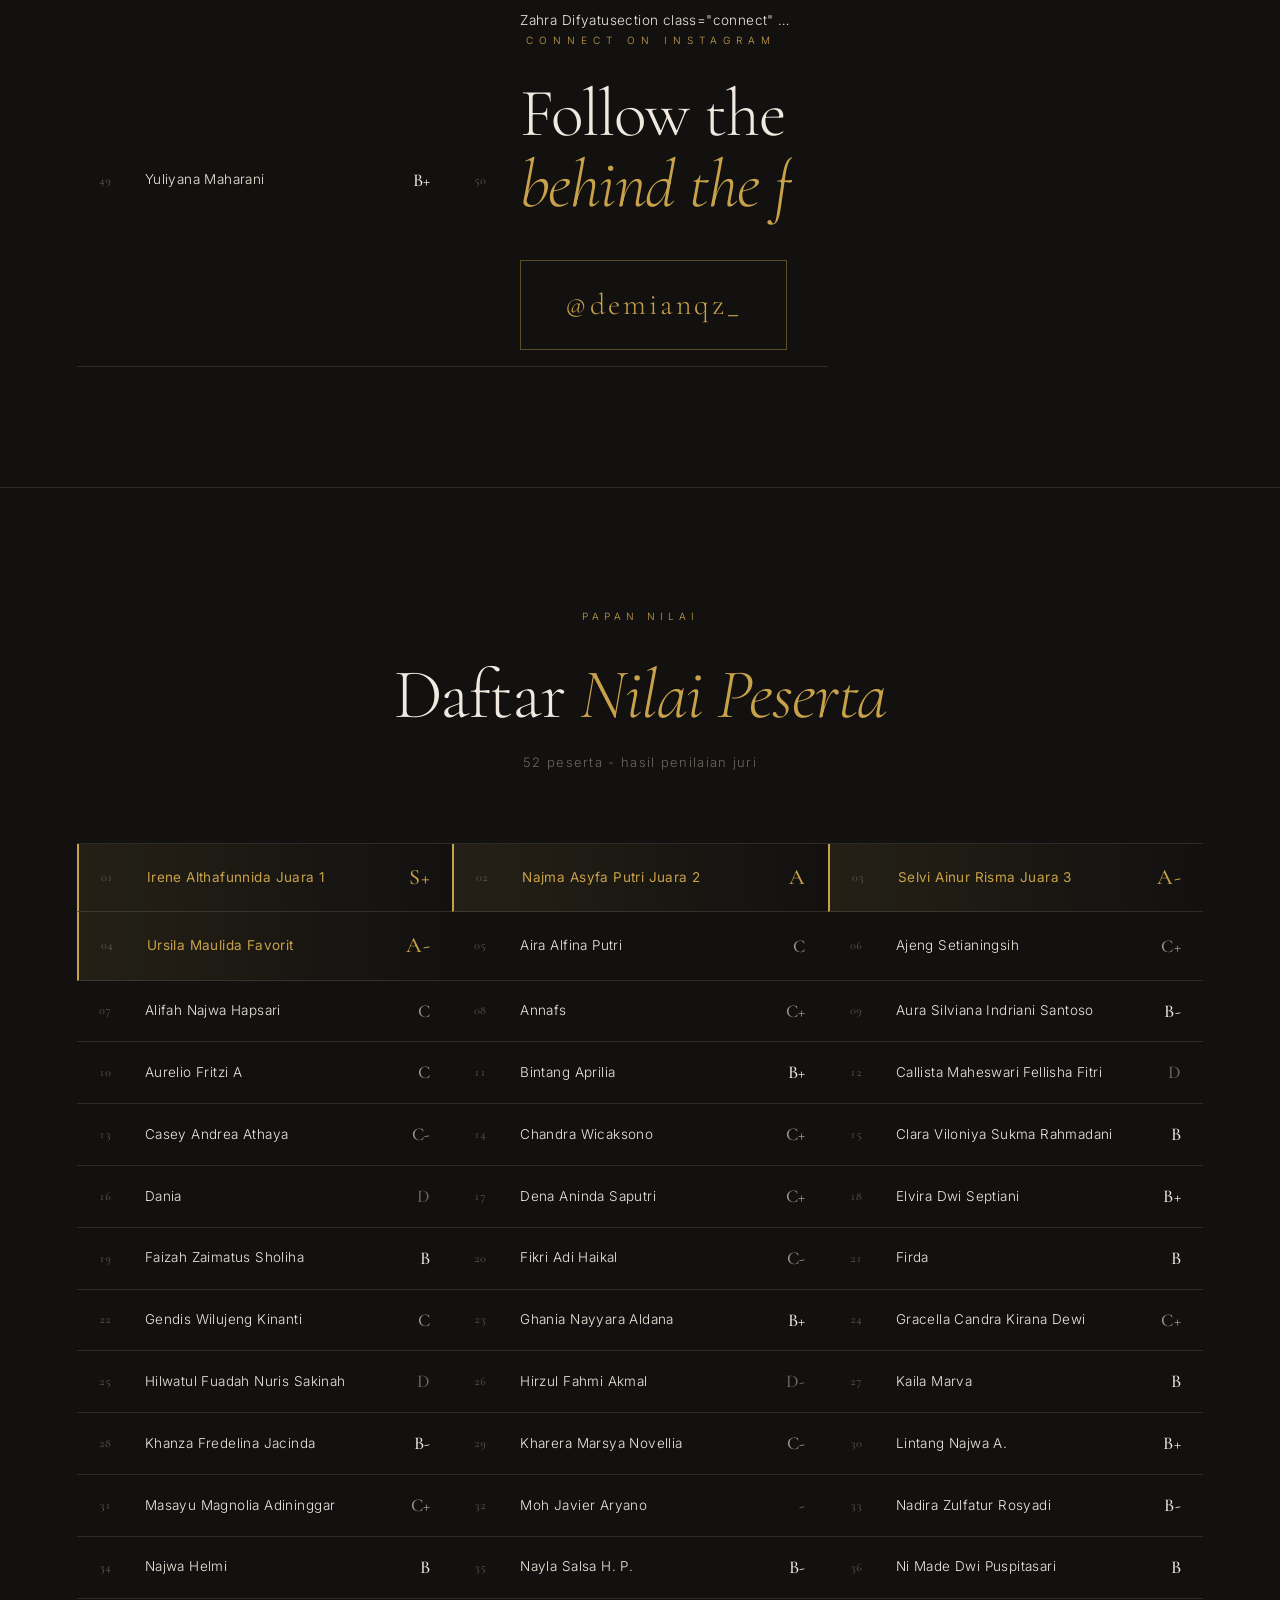
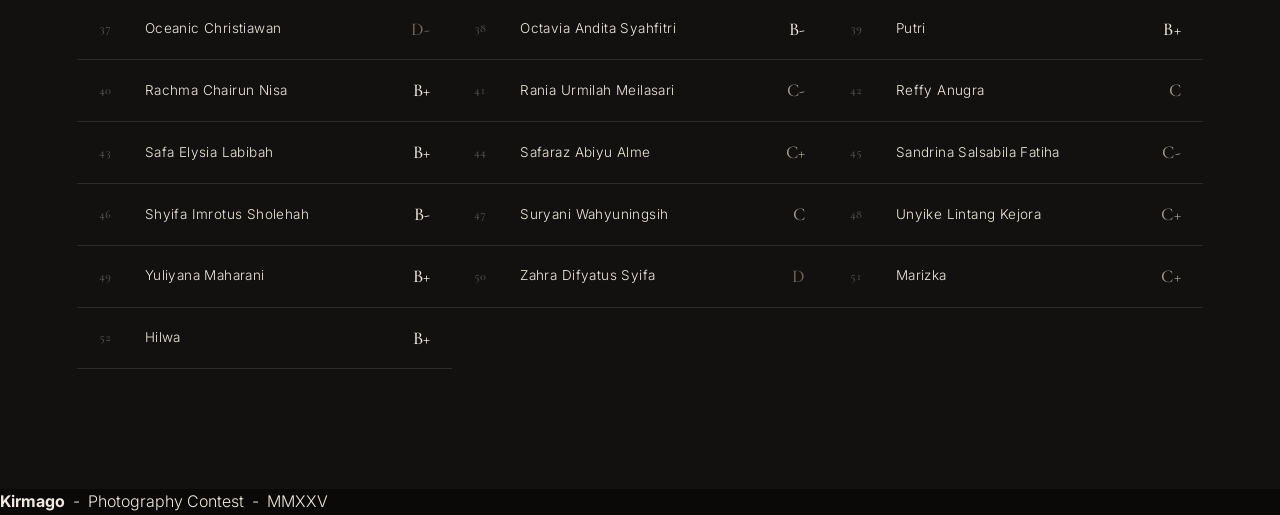
==== commit f021678d: "Update and rename Index.html to index.html" ====
--- a/index.html
+++ b/index.html
@@ -256,27 +256,11 @@
       <div class="score-item"><span class="score-item__rank">47</span><span class="score-item__name">Suryani Wahyuningsih</span><span class="score-item__grade grade-c">C</span></div>
       <div class="score-item"><span class="score-item__rank">48</span><span class="score-item__name">Unyike Lintang Kejora</span><span class="score-item__grade grade-c">C+</span></div>
       <div class="score-item"><span class="score-item__rank">49</span><span class="score-item__name">Yuliyana Maharani</span><span class="score-item__grade grade-b">B+</span></div>
-      <div class="score-item"><span class="score-item__rank">50</span><span class="score-item__name">Zahra Difyatus="recapName1">Irene Althafunnida</div>
-        <div class="recap__title">Nilai S+</div>
-      </div>
-
-      <div class="recap__item" data-reveal>
-        <div class="recap__img"><img id="recapImgFav" src="" alt="Juara Favorit" data-fallback></div>
-        <div class="recap__rank">Favorit</div>
-        <div class="recap__name" id="recapNameFav">Ursila Maulida</div>
-        <div class="recap__title">Nilai A-</div>
-      </div>
-    </div>
-  </div>
-</section>
-
-<section class="connect" id="connect">
+      <div class="score-item"><span class="score-item__rank">50</span><span class="score-item__name">Zahra Difyatusection class="connect" id="connect">
   <div class="connect__inner">
     <div class="connect__kicker">Connect on Instagram</div>
     <h2 class="connect__title">Follow the story<br><em>behind the frames.</em></h2>
-    <a class="connect__handle" href="https://www.instagram.com/demianqz_/" target="_blank" rel="noopener noreferrer">
-      @demianqz_
-    </a>
+    <a class="connect__handle" href="https://www.instagram.com/demianqz_/" target="_blank" rel="noopener noreferrer">@demianqz_</a>
   </div>
 </section>
 
@@ -285,265 +269,7 @@
     <div class="scores__head">
       <div class="eyebrow eyebrow--center">Papan Nilai</div>
       <h2>Daftar <em>Nilai Peserta</em></h2>
-      <p id="scoresCount">Daftar peserta</p>
-    </div>
-    <div class="scores__grid" id="scoresGrid"></div>
-  </div>
-</section>
-
-<footer class="footer">
-  <strong>Kirmago</strong> &nbsp;-&nbsp; Photography Contest &nbsp;-&nbsp; MMXXV
-</footer>
-
-<script>
-var CONFIG = {
-  winners: {
-    juara1:  { fileId: '1uRES7-1jUp_c5fKPz1BBPP5cFr-I0KGv', name: 'Irene Althafunnida', grade: 'S+' },
-    juara2:  { fileId: '1PHR1WzxDUViS4N6XCPurAi8HJDfp26jV', name: 'Najma Asyfa Putri',  grade: 'A'  },
-    juara3:  { fileId: '1334-q2mpkVkw9Lj13e06acTOW1bjA7nC', name: 'Selvi Ainur Risma',  grade: 'A-' },
-    favorit: { fileId: '1ViHylm8M96a33KJueLLRmc-vNPkGOI0G', name: 'Ursila Maulida',     grade: 'A-' }
-  },
-  photoWall: [
-    '1uRES7-1jUp_c5fKPz1BBPP5cFr-I0KGv',
-    '1PHR1WzxDUViS4N6XCPurAi8HJDfp26jV',
-    '1334-q2mpkVkw9Lj13e06acTOW1bjA7nC',
-    '1ViHylm8M96a33KJueLLRmc-vNPkGOI0G'
-  ],
-  heroBgId: '1uRES7-1jUp_c5fKPz1BBPP5cFr-I0KGv'
-};
-
-var SCORES = [
-  { name: 'Irene Althafunnida',                grade: 'S+', badge: 'Juara 1' },
-  { name: 'Najma Asyfa Putri',                 grade: 'A',  badge: 'Juara 2' },
-  { name: 'Selvi Ainur Risma',                 grade: 'A-', badge: 'Juara 3' },
-  { name: 'Ursila Maulida',                    grade: 'A-', badge: 'Favorit' },
-  { name: 'Aira Alfina Putri',                 grade: 'C'  },
-  { name: 'Ajeng Setianingsih',                grade: 'C+' },
-  { name: 'Alifah Najwa Hapsari',              grade: 'C'  },
-  { name: 'Annafs',                            grade: 'C+' },
-  { name: 'Aura Silviana Indriani Santoso',    grade: 'B-' },
-  { name: 'Aurelio Fritzi A',                  grade: 'C'  },
-  { name: 'Bintang Aprilia',                   grade: 'B+' },
-  { name: 'Callista Maheswari Fellisha Fitri', grade: 'D'  },
-  { name: 'Casey Andrea Athaya',               grade: 'C-' },
-  { name: 'Chandra Wicaksono',                 grade: 'C+' },
-  { name: 'Clara Viloniya Sukma Rahmadani',    grade: 'B'  },
-  { name: 'Dania',                             grade: 'D'  },
-  { name: 'Dena Aninda Saputri',               grade: 'C+' },
-  { name: 'Elvira Dwi Septiani',               grade: 'B+' },
-  { name: 'Faizah Zaimatus Sholiha',           grade: 'B'  },
-  { name: 'Fikri Adi Haikal',                  grade: 'C-' },
-  { name: 'Firda',                             grade: 'B'  },
-  { name: 'Gendis Wilujeng Kinanti',           grade: 'C'  },
-  { name: 'Ghania Nayyara Aldana',             grade: 'B+' },
-  { name: 'Gracella Candra Kirana Dewi',       grade: 'C+' },
-  { name: 'Hilwatul Fuadah Nuris Sakinah',     grade: 'D'  },
-  { name: 'Hirzul Fahmi Akmal',                grade: 'D-' },
-  { name: 'Kaila Marva',                       grade: 'B'  },
-  { name: 'Khanza Fredelina Jacinda',          grade: 'B-' },
-  { name: 'Kharera Marsya Novellia',           grade: 'C-' },
-  { name: 'Lintang Najwa A.',                  grade: 'B+' },
-  { name: 'Masayu Magnolia Adininggar',        grade: 'C+' },
-  { name: 'Moh Javier Aryano',                 grade: '-'  },
-  { name: 'Nadira Zulfatur Rosyadi',           grade: 'B-' },
-  { name: 'Najwa Helmi',                       grade: 'B'  },
-  { name: 'Nayla Salsa H. P.',                 grade: 'B-' },
-  { name: 'Ni Made Dwi Puspitasari',           grade: 'B'  },
-  { name: 'Oceanic Christiawan',               grade: 'D-' },
-  { name: 'Octavia Andita Syahfitri',          grade: 'B-' },
-  { name: 'Putri',                             grade: 'B+' },
-  { name: 'Rachma Chairun Nisa',               grade: 'B+' },
-  { name: 'Rania Urmilah Meilasari',           grade: 'C-' },
-  { name: 'Reffy Anugra',                      grade: 'C'  },
-  { name: 'Safa Elysia Labibah',               grade: 'B+' },
-  { name: 'Safaraz Abiyu Alme',                grade: 'C+' },
-  { name: 'Sandrina Salsabila Fatiha',         grade: 'C-' },
-  { name: 'Shyifa Imrotus Sholehah',           grade: 'B-' },
-  { name: 'Suryani Wahyuningsih',              grade: 'C'  },
-  { name: 'Unyike Lintang Kejora',             grade: 'C+' },
-  { name: 'Yuliyana Maharani',                 grade: 'B+' },
-  { name: 'Zahra Difyatus Syifa',              grade: 'D'  },
-  { name: 'Marizka',                           grade: 'C+' },
-  { name: 'Hilwa',                             grade: 'B+' }
-];
-
-(function () {
-  'use strict';
-
-  function driveUrl(fileId, size) {
-    size = size || 'w1600';
-    return 'https://drive.google.com/thumbnail?id=' + fileId + '&sz=' + size;
-  }
-
-  function $(s) { return document.querySelector(s); }
-
-  function setImg(el, fileId, size) {
-    if (!el || !fileId) return;
-    el.src = driveUrl(fileId, size);
-  }
-
-  var W = CONFIG.winners;
-
-  setImg($('#imgJuara1'), W.juara1.fileId, 'w2000');
-  setImg($('#imgJuara2'), W.juara2.fileId, 'w2000');
-  setImg($('#imgJuara3'), W.juara3.fileId, 'w2000');
-  setImg($('#imgFavorit'), W.favorit.fileId, 'w2000');
-
-  setImg($('#recapImg1'), W.juara1.fileId, 'w1200');
-  setImg($('#recapImg2'), W.juara2.fileId, 'w1200');
-  setImg($('#recapImg3'), W.juara3.fileId, 'w1200');
-  setImg($('#recapImgFav'), W.favorit.fileId, 'w1200');
-
-  setImg($('#heroBg'), CONFIG.heroBgId, 'w2000');
-
-  $('#nameJuara1').textContent = W.juara1.name;
-  $('#nameJuara2').textContent = W.juara2.name;
-  $('#nameJuara3').textContent = W.juara3.name;
-  $('#nameFavorit').textContent = W.favorit.name;
-
-  $('#gradeJuara1').textContent = W.juara1.grade;
-  $('#gradeJuara2').textContent = W.juara2.grade;
-  $('#gradeJuara3').textContent = W.juara3.grade;
-  $('#gradeFavorit').textContent = W.favorit.grade;
-
-  $('#recapName1').textContent = W.juara1.name;
-  $('#recapName2').textContent = W.juara2.name;
-  $('#recapName3').textContent = W.juara3.name;
-  $('#recapNameFav').textContent = W.favorit.name;
-
-  (function buildPhotoWall() {
-    var ids = CONFIG.photoWall || [];
-    if (!ids.length) return;
-
-    function makeRowHtml() {
-      var html = '';
-      for (var i = 0; i < ids.length; i++) {
-        var url = driveUrl(ids[i], 'w800');
-        html += '<div class="photo-wall__item">'
-              + '<img src="' + url + '" alt="" loading="lazy" data-fallback>'
-              + '</div>';
-      }
-      return html;
-    }
-
-    var rowHtml = makeRowHtml() + makeRowHtml();
-
-    var row1 = $('#row1');
-    var row2 = $('#row2');
-    var row3 = $('#row3');
-
-    if (row1) row1.innerHTML = rowHtml;
-    if (row2) row2.innerHTML = rowHtml;
-    if (row3) row3.innerHTML = rowHtml;
-  })();
-
-  (function buildScores() {
-    var grid = $('#scoresGrid');
-    if (!grid) return;
-
-    var countEl = $('#scoresCount');
-    if (countEl) countEl.textContent = SCORES.length + ' peserta - hasil penilaian juri';
-
-    function gradeClass(g) {
-      var first = String(g).charAt(0);
-      if (first === 'S') return 'grade-s';
-      if (first === 'A') return 'grade-a';
-      if (first === 'B') return 'grade-b';
-      if (first === 'C') return 'grade-c';
-      return 'grade-d';
-    }
-
-    function pad(n) {
-      return n < 10 ? '0' + n : '' + n;
-    }
-
-    var html = '';
-    for (var i = 0; i < SCORES.length; i++) {
-      var s = SCORES[i];
-      var isWinner = !!s.badge;
-      var badge = s.badge
-        ? ' <span class="score-item__badge">' + s.badge + '</span>'
-        : '';
-      html += '<div class="score-item' + (isWinner ? ' score-item--winner' : '') + '">'
-            + '<span class="score-item__rank">' + pad(i + 1) + '</span>'
-            + '<span class="score-item__name">' + s.name + badge + '</span>'
-            + '<span class="score-item__grade ' + gradeClass(s.grade) + '">' + s.grade + '</span>'
-            + '</div>';
-    }
-    grid.innerHTML = html;
-  })();
-
-  (function imageFallback() {
-    var imgs = document.querySelectorAll('img[data-fallback]');
-    Array.prototype.forEach.call(imgs, function (img) {
-      img.addEventListener('error', function () {
-        var parent = img.parentNode;
-        if (!parent) return;
-        if (parent.querySelector('.img-fallback')) return;
-        var fb = document.createElement('div');
-        fb.className = 'img-fallback';
-        fb.textContent = 'Foto belum tersedia';
-        parent.appendChild(fb);
-        img.style.display = 'none';
-      }, { once: true });
-    });
-  })();
-
-  (function grain() {
-    try {
-      var canvas = document.getElementById('grainCanvas');
-      if (!canvas) return;
-      var ctx = canvas.getContext('2d', { alpha: true });
-      var W = 220, H = 220;
-      canvas.width = W;
-      canvas.height = H;
-      var frames = [];
-      for (var f = 0; f < 5; f++) {
-        var imgData = ctx.createImageData(W, H);
-        var d = imgData.data;
-        for (var i = 0; i < d.length; i += 4) {
-          var v = (Math.random() * 255) | 0;
-          d[i] = d[i + 1] = d[i + 2] = v;
-          d[i + 3] = 22;
-        }
-        frames.push(imgData);
-      }
-      var idx = 0, last = 0;
-      var interval = 1000 / 14;
-      function loop(t) {
-        if (t - last >= interval) {
-          last = t;
-          idx = (idx + 1) % frames.length;
-          ctx.putImageData(frame="recapName1">Irene Althafunnida</div>
-        <div class="recap__title">Nilai S+</div>
-      </div>
-
-      <div class="recap__item" data-reveal>
-        <div class="recap__img"><img id="recapImgFav" src="" alt="Juara Favorit" data-fallback></div>
-        <div class="recap__rank">Favorit</div>
-        <div class="recap__name" id="recapNameFav">Ursila Maulida</div>
-        <div class="recap__title">Nilai A-</div>
-      </div>
-    </div>
-  </div>
-</section>
-
-<section class="connect" id="connect">
-  <div class="connect__inner">
-    <div class="connect__kicker">Connect on Instagram</div>
-    <h2 class="connect__title">Follow the story<br><em>behind the frames.</em></h2>
-    <a class="connect__handle" href="https://www.instagram.com/demianqz_/" target="_blank" rel="noopener noreferrer">
-      @demianqz_
-    </a>
-  </div>
-</section>
-
-<section class="scores" id="scores">
-  <div class="scores__inner">
-    <div class="scores__head">
-      <div class="eyebrow eyebrow--center">Papan Nilai</div>
-      <h2>Daftar <em>Nilai Peserta</em></h2>
-      <p id="scoresCount">Hasil penilaian juri</p>
+      <p>52 peserta - hasil penilaian juri</p>
     </div>
     <div class="scores__grid" id="scoresGrid">
       <div class="score-item score-item--winner"><span class="score-item__rank">01</span><span class="score-item__name">Irene Althafunnida <span class="score-item__badge">Juara 1</span></span><span class="score-item__grade grade-s">S+</span></div>
@@ -593,27 +319,13 @@
       <div class="score-item"><span class="score-item__rank">45</span><span class="score-item__name">Sandrina Salsabila Fatiha</span><span class="score-item__grade grade-c">C-</span></div>
       <div class="score-item"><span class="score-item__rank">46</span><span class="score-item__name">Shyifa Imrotus Sholehah</span><span class="score-item__grade grade-b">B-</span></div>
       <div class="score-item"><span class="score-item__rank">47</span><span class="score-item__name">Suryani Wahyuningsih</span><span class="score-item__grade grade-c">C</span></div>
-  ="recapName1">Irene Althafunnida</div>
-        <div class="recap__title">Nilai S+</div>
-      </div>
-
-      <div class="recap__item" data-reveal>
-        <div class="recap__img"><img id="recapImgFav" src="" alt="Juara Favorit" data-fallback></div>
-        <div class="recap__rank">Favorit</div>
-        <div class="recap__name" id="recapNameFav">Ursila Maulida</div>
-        <div class="recap__title">Nilai A-</div>
-      </div>
-    </div>
-  </div>
-</section>
-
-<section class="connect" id="connect">
+      <div class="score-item"><span class="score-item__rank">48</span><span class="score-item__name">Unyike Lintang Kejora</span><span class="score-item__grade grade-c">C+</span></div>
+      <div class="score-item"><span class="score-item__rank">49</span><span class="score-item__name">Yuliyana Maharani</span><span class="score-item__grade grade-b">B+</span></div>
+      <div class="score-item"><span class="score-item__rank">50</span><span class="score-item__name">Zahra Difyatusection class="connect" id="connect">
   <div class="connect__inner">
     <div class="connect__kicker">Connect on Instagram</div>
     <h2 class="connect__title">Follow the story<br><em>behind the frames.</em></h2>
-    <a class="connect__handle" href="https://www.instagram.com/demianqz_/" target="_blank" rel="noopener noreferrer">
-      @demianqz_
-    </a>
+    <a class="connect__handle" href="https://www.instagram.com/demianqz_/" target="_blank" rel="noopener noreferrer">@demianqz_</a>
   </div>
 </section>
 
@@ -622,9 +334,62 @@
     <div class="scores__head">
       <div class="eyebrow eyebrow--center">Papan Nilai</div>
       <h2>Daftar <em>Nilai Peserta</em></h2>
-      <p id="scoresCount">Daftar peserta</p>
+      <p>52 peserta - hasil penilaian juri</p>
     </div>
-    <div class="scores__grid" id="scoresGrid"></div>
+    <div class="scores__grid" id="scoresGrid">
+      <div class="score-item score-item--winner"><span class="score-item__rank">01</span><span class="score-item__name">Irene Althafunnida <span class="score-item__badge">Juara 1</span></span><span class="score-item__grade grade-s">S+</span></div>
+      <div class="score-item score-item--winner"><span class="score-item__rank">02</span><span class="score-item__name">Najma Asyfa Putri <span class="score-item__badge">Juara 2</span></span><span class="score-item__grade grade-a">A</span></div>
+      <div class="score-item score-item--winner"><span class="score-item__rank">03</span><span class="score-item__name">Selvi Ainur Risma <span class="score-item__badge">Juara 3</span></span><span class="score-item__grade grade-a">A-</span></div>
+      <div class="score-item score-item--winner"><span class="score-item__rank">04</span><span class="score-item__name">Ursila Maulida <span class="score-item__badge">Favorit</span></span><span class="score-item__grade grade-a">A-</span></div>
+      <div class="score-item"><span class="score-item__rank">05</span><span class="score-item__name">Aira Alfina Putri</span><span class="score-item__grade grade-c">C</span></div>
+      <div class="score-item"><span class="score-item__rank">06</span><span class="score-item__name">Ajeng Setianingsih</span><span class="score-item__grade grade-c">C+</span></div>
+      <div class="score-item"><span class="score-item__rank">07</span><span class="score-item__name">Alifah Najwa Hapsari</span><span class="score-item__grade grade-c">C</span></div>
+      <div class="score-item"><span class="score-item__rank">08</span><span class="score-item__name">Annafs</span><span class="score-item__grade grade-c">C+</span></div>
+      <div class="score-item"><span class="score-item__rank">09</span><span class="score-item__name">Aura Silviana Indriani Santoso</span><span class="score-item__grade grade-b">B-</span></div>
+      <div class="score-item"><span class="score-item__rank">10</span><span class="score-item__name">Aurelio Fritzi A</span><span class="score-item__grade grade-c">C</span></div>
+      <div class="score-item"><span class="score-item__rank">11</span><span class="score-item__name">Bintang Aprilia</span><span class="score-item__grade grade-b">B+</span></div>
+      <div class="score-item"><span class="score-item__rank">12</span><span class="score-item__name">Callista Maheswari Fellisha Fitri</span><span class="score-item__grade grade-d">D</span></div>
+      <div class="score-item"><span class="score-item__rank">13</span><span class="score-item__name">Casey Andrea Athaya</span><span class="score-item__grade grade-c">C-</span></div>
+      <div class="score-item"><span class="score-item__rank">14</span><span class="score-item__name">Chandra Wicaksono</span><span class="score-item__grade grade-c">C+</span></div>
+      <div class="score-item"><span class="score-item__rank">15</span><span class="score-item__name">Clara Viloniya Sukma Rahmadani</span><span class="score-item__grade grade-b">B</span></div>
+      <div class="score-item"><span class="score-item__rank">16</span><span class="score-item__name">Dania</span><span class="score-item__grade grade-d">D</span></div>
+      <div class="score-item"><span class="score-item__rank">17</span><span class="score-item__name">Dena Aninda Saputri</span><span class="score-item__grade grade-c">C+</span></div>
+      <div class="score-item"><span class="score-item__rank">18</span><span class="score-item__name">Elvira Dwi Septiani</span><span class="score-item__grade grade-b">B+</span></div>
+      <div class="score-item"><span class="score-item__rank">19</span><span class="score-item__name">Faizah Zaimatus Sholiha</span><span class="score-item__grade grade-b">B</span></div>
+      <div class="score-item"><span class="score-item__rank">20</span><span class="score-item__name">Fikri Adi Haikal</span><span class="score-item__grade grade-c">C-</span></div>
+      <div class="score-item"><span class="score-item__rank">21</span><span class="score-item__name">Firda</span><span class="score-item__grade grade-b">B</span></div>
+      <div class="score-item"><span class="score-item__rank">22</span><span class="score-item__name">Gendis Wilujeng Kinanti</span><span class="score-item__grade grade-c">C</span></div>
+      <div class="score-item"><span class="score-item__rank">23</span><span class="score-item__name">Ghania Nayyara Aldana</span><span class="score-item__grade grade-b">B+</span></div>
+      <div class="score-item"><span class="score-item__rank">24</span><span class="score-item__name">Gracella Candra Kirana Dewi</span><span class="score-item__grade grade-c">C+</span></div>
+      <div class="score-item"><span class="score-item__rank">25</span><span class="score-item__name">Hilwatul Fuadah Nuris Sakinah</span><span class="score-item__grade grade-d">D</span></div>
+      <div class="score-item"><span class="score-item__rank">26</span><span class="score-item__name">Hirzul Fahmi Akmal</span><span class="score-item__grade grade-d">D-</span></div>
+      <div class="score-item"><span class="score-item__rank">27</span><span class="score-item__name">Kaila Marva</span><span class="score-item__grade grade-b">B</span></div>
+      <div class="score-item"><span class="score-item__rank">28</span><span class="score-item__name">Khanza Fredelina Jacinda</span><span class="score-item__grade grade-b">B-</span></div>
+      <div class="score-item"><span class="score-item__rank">29</span><span class="score-item__name">Kharera Marsya Novellia</span><span class="score-item__grade grade-c">C-</span></div>
+      <div class="score-item"><span class="score-item__rank">30</span><span class="score-item__name">Lintang Najwa A.</span><span class="score-item__grade grade-b">B+</span></div>
+      <div class="score-item"><span class="score-item__rank">31</span><span class="score-item__name">Masayu Magnolia Adininggar</span><span class="score-item__grade grade-c">C+</span></div>
+      <div class="score-item"><span class="score-item__rank">32</span><span class="score-item__name">Moh Javier Aryano</span><span class="score-item__grade grade-d">-</span></div>
+      <div class="score-item"><span class="score-item__rank">33</span><span class="score-item__name">Nadira Zulfatur Rosyadi</span><span class="score-item__grade grade-b">B-</span></div>
+      <div class="score-item"><span class="score-item__rank">34</span><span class="score-item__name">Najwa Helmi</span><span class="score-item__grade grade-b">B</span></div>
+      <div class="score-item"><span class="score-item__rank">35</span><span class="score-item__name">Nayla Salsa H. P.</span><span class="score-item__grade grade-b">B-</span></div>
+      <div class="score-item"><span class="score-item__rank">36</span><span class="score-item__name">Ni Made Dwi Puspitasari</span><span class="score-item__grade grade-b">B</span></div>
+      <div class="score-item"><span class="score-item__rank">37</span><span class="score-item__name">Oceanic Christiawan</span><span class="score-item__grade grade-d">D-</span></div>
+      <div class="score-item"><span class="score-item__rank">38</span><span class="score-item__name">Octavia Andita Syahfitri</span><span class="score-item__grade grade-b">B-</span></div>
+      <div class="score-item"><span class="score-item__rank">39</span><span class="score-item__name">Putri</span><span class="score-item__grade grade-b">B+</span></div>
+      <div class="score-item"><span class="score-item__rank">40</span><span class="score-item__name">Rachma Chairun Nisa</span><span class="score-item__grade grade-b">B+</span></div>
+      <div class="score-item"><span class="score-item__rank">41</span><span class="score-item__name">Rania Urmilah Meilasari</span><span class="score-item__grade grade-c">C-</span></div>
+      <div class="score-item"><span class="score-item__rank">42</span><span class="score-item__name">Reffy Anugra</span><span class="score-item__grade grade-c">C</span></div>
+      <div class="score-item"><span class="score-item__rank">43</span><span class="score-item__name">Safa Elysia Labibah</span><span class="score-item__grade grade-b">B+</span></div>
+      <div class="score-item"><span class="score-item__rank">44</span><span class="score-item__name">Safaraz Abiyu Alme</span><span class="score-item__grade grade-c">C+</span></div>
+      <div class="score-item"><span class="score-item__rank">45</span><span class="score-item__name">Sandrina Salsabila Fatiha</span><span class="score-item__grade grade-c">C-</span></div>
+      <div class="score-item"><span class="score-item__rank">46</span><span class="score-item__name">Shyifa Imrotus Sholehah</span><span class="score-item__grade grade-b">B-</span></div>
+      <div class="score-item"><span class="score-item__rank">47</span><span class="score-item__name">Suryani Wahyuningsih</span><span class="score-item__grade grade-c">C</span></div>
+      <div class="score-item"><span class="score-item__rank">48</span><span class="score-item__name">Unyike Lintang Kejora</span><span class="score-item__grade grade-c">C+</span></div>
+      <div class="score-item"><span class="score-item__rank">49</span><span class="score-item__name">Yuliyana Maharani</span><span class="score-item__grade grade-b">B+</span></div>
+      <div class="score-item"><span class="score-item__rank">50</span><span class="score-item__name">Zahra Difyatus Syifa</span><span class="score-item__grade grade-d">D</span></div>
+      <div class="score-item"><span class="score-item__rank">51</span><span class="score-item__name">Marizka</span><span class="score-item__grade grade-c">C+</span></div>
+      <div class="score-item"><span class="score-item__rank">52</span><span class="score-item__name">Hilwa</span><span class="score-item__grade grade-b">B+</span></div>
+    </div>
   </div>
 </section>
 
@@ -633,874 +398,261 @@
 </footer>
 
 <script>
-var CONFIG = {
-  winners: {
-    juara1:  { fileId: '1uRES7-1jUp_c5fKPz1BBPP5cFr-I0KGv', name: 'Irene Althafunnida', grade: 'S+' },
-    juara2:  { fileId: '1PHR1WzxDUViS4N6XCPurAi8HJDfp26jV', name: 'Najma Asyfa Putri',  grade: 'A'  },
-    juara3:  { fileId: '1334-q2mpkVkw9Lj13e06acTOW1bjA7nC', name: 'Selvi Ainur Risma',  grade: 'A-' },
-    favorit: { fileId: '1ViHylm8M96a33KJueLLRmc-vNPkGOI0G', name: 'Ursila Maulida',     grade: 'A-' }
-  },
-  photoWall: [
-    '1uRES7-1jUp_c5fKPz1BBPP5cFr-I0KGv',
-    '1PHR1WzxDUViS4N6XCPurAi8HJDfp26jV',
-    '1334-q2mpkVkw9Lj13e06acTOW1bjA7nC',
-    '1ViHylm8M96a33KJueLLRmc-vNPkGOI0G'
-  ],
-  heroBgId: '1uRES7-1jUp_c5fKPz1BBPP5cFr-I0KGv'
-};
-
-var SCORES = [
-  { name: 'Irene Althafunnida',                grade: 'S+', badge: 'Juara 1' },
-  { name: 'Najma Asyfa Putri',                 grade: 'A',  badge: 'Juara 2' },
-  { name: 'Selvi Ainur Risma',                 grade: 'A-', badge: 'Juara 3' },
-  { name: 'Ursila Maulida',                    grade: 'A-', badge: 'Favorit' },
-  { name: 'Aira Alfina Putri',                 grade: 'C'  },
-  { name: 'Ajeng Setianingsih',                grade: 'C+' },
-  { name: 'Alifah Najwa Hapsari',              grade: 'C'  },
-  { name: 'Annafs',                            grade: 'C+' },
-  { name: 'Aura Silviana Indriani Santoso',    grade: 'B-' },
-  { name: 'Aurelio Fritzi A',                  grade: 'C'  },
-  { name: 'Bintang Aprilia',                   grade: 'B+' },
-  { name: 'Callista Maheswari Fellisha Fitri', grade: 'D'  },
-  { name: 'Casey Andrea Athaya',               grade: 'C-' },
-  { name: 'Chandra Wicaksono',                 grade: 'C+' },
-  { name: 'Clara Viloniya Sukma Rahmadani',    grade: 'B'  },
-  { name: 'Dania',                             grade: 'D'  },
-  { name: 'Dena Aninda Saputri',               grade: 'C+' },
-  { name: 'Elvira Dwi Septiani',               grade: 'B+' },
-  { name: 'Faizah Zaimatus Sholiha',           grade: 'B'  },
-  { name: 'Fikri Adi Haikal',                  grade: 'C-' },
-  { name: 'Firda',                             grade: 'B'  },
-  { name: 'Gendis Wilujeng Kinanti',           grade: 'C'  },
-  { name: 'Ghania Nayyara Aldana',             grade: 'B+' },
-  { name: 'Gracella Candra Kirana Dewi',       grade: 'C+' },
-  { name: 'Hilwatul Fuadah Nuris Sakinah',     grade: 'D'  },
-  { name: 'Hirzul Fahmi Akmal',                grade: 'D-' },
-  { name: 'Kaila Marva',                       grade: 'B'  },
-  { name: 'Khanza Fredelina Jacinda',          grade: 'B-' },
-  { name: 'Kharera Marsya Novellia',           grade: 'C-' },
-  { name: 'Lintang Najwa A.',                  grade: 'B+' },
-  { name: 'Masayu Magnolia Adininggar',        grade: 'C+' },
-  { name: 'Moh Javier Aryano',                 grade: '-'  },
-  { name: 'Nadira Zulfatur Rosyadi',           grade: 'B-' },
-  { name: 'Najwa Helmi',                       grade: 'B'  },
-  { name: 'Nayla Salsa H. P.',                 grade: 'B-' },
-  { name: 'Ni Made Dwi Puspitasari',           grade: 'B'  },
-  { name: 'Oceanic Christiawan',               grade: 'D-' },
-  { name: 'Octavia Andita Syahfitri',          grade: 'B-' },
-  { name: 'Putri',                             grade: 'B+' },
-  { name: 'Rachma Chairun Nisa',               grade: 'B+' },
-  { name: 'Rania Urmilah Meilasari',           grade: 'C-' },
-  { name: 'Reffy Anugra',                      grade: 'C'  },
-  { name: 'Safa Elysia Labibah',               grade: 'B+' },
-  { name: 'Safaraz Abiyu Alme',                grade: 'C+' },
-  { name: 'Sandrina Salsabila Fatiha',         grade: 'C-' },
-  { name: 'Shyifa Imrotus Sholehah',           grade: 'B-' },
-  { name: 'Suryani Wahyuningsih',              grade: 'C'  },
-  { name: 'Unyike Lintang Kejora',             grade: 'C+' },
-  { name: 'Yuliyana Maharani',                 grade: 'B+' },
-  { name: 'Zahra Difyatus Syifa',              grade: 'D'  },
-  { name: 'Marizka',                           grade: 'C+' },
-  { name: 'Hilwa',                             grade: 'B+' }
-];
-
 (function () {
   'use strict';
 
+  /* ============================================================
+     SAFE RUNNER — setiap fungsi dibungkus, error diisolasi
+     ============================================================ */
+  function safe(label, fn) {
+    try { fn(); }
+    catch (e) {
+      if (window.console && console.warn) {
+        console.warn('[KIRMAGO/' + label + ']', e);
+      }
+    }
+  }
+
+  /* ============================================================
+     HELPER
+     ============================================================ */
   function driveUrl(fileId, size) {
-    size = size || 'w1600';
-    return 'https://drive.google.com/thumbnail?id=' + fileId + '&sz=' + size;
+    return 'https://drive.google.com/thumbnail?id=' + fileId + '&sz=' + (size || 'w1600');
   }
-
   function $(s) { return document.querySelector(s); }
 
-  function setImg(el, fileId, size) {
-    if (!el || !fileId) return;
-    el.src = driveUrl(fileId, size);
-  }
-
-  var W = CONFIG.winners;
-
-  setImg($('#imgJuara1'), W.juara1.fileId, 'w2000');
-  setImg($('#imgJuara2'), W.juara2.fileId, 'w2000');
-  setImg($('#imgJuara3'), W.juara3.fileId, 'w2000');
-  setImg($('#imgFavorit'), W.favorit.fileId, 'w2000');
-
-  setImg($('#recapImg1'), W.juara1.fileId, 'w1200');
-  setImg($('#recapImg2'), W.juara2.fileId, 'w1200');
-  setImg($('#recapImg3'), W.juara3.fileId, 'w1200');
-  setImg($('#recapImgFav'), W.favorit.fileId, 'w1200');
-
-  setImg($('#heroBg'), CONFIG.heroBgId, 'w2000');
-
-  $('#nameJuara1').textContent = W.juara1.name;
-  $('#nameJuara2').textContent = W.juara2.name;
-  $('#nameJuara3').textContent = W.juara3.name;
-  $('#nameFavorit').textContent = W.favorit.name;
-
-  $('#gradeJuara1').textContent = W.juara1.grade;
-  $('#gradeJuara2').textContent = W.juara2.grade;
-  $('#gradeJuara3').textContent = W.juara3.grade;
-  $('#gradeFavorit').textContent = W.favorit.grade;
-
-  $('#recapName1').textContent = W.juara1.name;
-  $('#recapName2').textContent = W.juara2.name;
-  $('#recapName3').textContent = W.juara3.name;
-  $('#recapNameFav').textContent = W.favorit.name;
-
-  (function buildPhotoWall() {
-    var ids = CONFIG.photoWall || [];
-    if (!ids.length) return;
-
-    function makeRowHtml() {
-      var html = '';
-      for (var i = 0; i < ids.length; i++) {
-        var url = driveUrl(ids[i], 'w800');
-        html += '<div class="photo-wall__item">'
-              + '<img src="' + url + '" alt="" loading="lazy" data-fallback>'
+  /* ============================================================
+     KONFIGURASI
+     ============================================================ */
+  var CONFIG = {
+    winners: {
+      juara1:  { fileId: '1uRES7-1jUp_c5fKPz1BBPP5cFr-I0KGv', name: 'Irene Althafunnida', grade: 'S+' },
+      juara2:  { fileId: '1PHR1WzxDUViS4N6XCPurAi8HJDfp26jV', name: 'Najma Asyfa Putri',  grade: 'A'  },
+      juara3:  { fileId: '1334-q2mpkVkw9Lj13e06acTOW1bjA7nC', name: 'Selvi Ainur Risma',  grade: 'A-' },
+      favorit: { fileId: '1ViHylm8M96a33KJueLLRmc-vNPkGOI0G', name: 'Ursila Maulida',     grade: 'A-' }
+    },
+    photoWall: [
+      '1uRES7-1jUp_c5fKPz1BBPP5cFr-I0KGv',
+      '1PHR1WzxDUViS4N6XCPurAi8HJDfp26jV',
+      '1334-q2mpkVkw9Lj13e06acTOW1bjA7nC',
+      '1ViHylm8M96a33KJueLLRmc-vNPkGOI0G'
+    ],
+    heroBgId: '1uRES7-1jUp_c5fKPz1BBPP5cFr-I0KGv'
+  };
+
+  /* ============================================================
+     1. PHOTO WALL — pakai string concat, bukan template literal
+     ============================================================ */
+  safe('photoWall', function () {
+    var ids = CONFIG.photoWall;
+    if (!ids || !ids.length) return;
+
+    var rowHtml = '';
+    for (var i = 0; i < ids.length; i++) {
+      rowHtml += '<div class="photo-wall__item">'
+              +   '<img src="' + driveUrl(ids[i], 'w800') + '" alt="" loading="lazy" data-fallback>'
               + '</div>';
-      }
-      return html;
-    }
-
-    var rowHtml = makeRowHtml() + makeRowHtml();
-
-    var row1 = $('#row1');
-    var row2 = $('#row2');
-    var row3 = $('#row3');
-
-    if (row1) row1.innerHTML = rowHtml;
-    if (row2) row2.innerHTML = rowHtml;
-    if (row3) row3.innerHTML = rowHtml;
-  })();
-
-  (function buildScores() {
-    var grid = $('#scoresGrid');
-    if (!grid) return;
-
-    var countEl = $('#scoresCount');
-    if (countEl) countEl.textContent = SCORES.length + ' peserta - hasil penilaian juri';
-
-    function gradeClass(g) {
-      var first = String(g).charAt(0);
-      if (first === 'S') return 'grade-s';
-      if (first === 'A') return 'grade-a';
-      if (first === 'B') return 'grade-b';
-      if (first === 'C') return 'grade-c';
-      return 'grade-d';
-    }
-
-    function pad(n) {
-      return n < 10 ? '0' + n : '' + n;
-    }
-
-    var html = '';
-    for (var i = 0; i < SCORES.length; i++) {
-      var s = SCORES[i];
-      var isWinner = !!s.badge;
-      var badge = s.badge
-        ? ' <span class="score-item__badge">' + s.badge + '</span>'
-        : '';
-      html += '<div class="score-item' + (isWinner ? ' score-item--winner' : '') + '">'
-            + '<span class="score-item__rank">' + pad(i + 1) + '</span>'
-            + '<span class="score-item__name">' + s.name + badge + '</span>'
-            + '<span class="score-item__grade ' + gradeClass(s.grade) + '">' + s.grade + '</span>'
-            + '</div>';
-    }
-    grid.innerHTML = html;
-  })();
-
-  (function imageFallback() {
+    }
+    // duplicate biar loop mulus
+    var doubled = rowHtml + rowHtml;
+
+    var r1 = document.getElementById('row1');
+    var r2 = document.getElementById('row2');
+    var r3 = document.getElementById('row3');
+    if (r1) r1.innerHTML = doubled;
+    if (r2) r2.innerHTML = doubled;
+    if (r3) r3.innerHTML = doubled;
+  });
+
+  /* ============================================================
+     2. WINNER IMAGES + NAMA
+     ============================================================ */
+  safe('winners', function () {
+    var W = CONFIG.winners;
+
+    function setImg(id, fileId, size) {
+      var el = document.getElementById(id);
+      if (el) el.src = driveUrl(fileId, size);
+    }
+    function setText(id, text) {
+      var el = document.getElementById(id);
+      if (el) el.textContent = text;
+    }
+
+    // Foto
+    setImg('imgJuara1', W.juara1.fileId, 'w2000');
+    setImg('imgJuara2', W.juara2.fileId, 'w2000');
+    setImg('imgJuara3', W.juara3.fileId, 'w2000');
+    setImg('imgFavorit', W.favorit.fileId, 'w2000');
+    setImg('recapImg1', W.juara1.fileId, 'w1200');
+    setImg('recapImg2', W.juara2.fileId, 'w1200');
+    setImg('recapImg3', W.juara3.fileId, 'w1200');
+    setImg('recapImgFav', W.favorit.fileId, 'w1200');
+    setImg('heroBg', CONFIG.heroBgId, 'w2000');
+
+    // Nama juara
+    setText('nameJuara1', W.juara1.name);
+    setText('nameJuara2', W.juara2.name);
+    setText('nameJuara3', W.juara3.name);
+    setText('nameFavorit', W.favorit.name);
+
+    // Nilai
+    setText('gradeJuara1', W.juara1.grade);
+    setText('gradeJuara2', W.juara2.grade);
+    setText('gradeJuara3', W.juara3.grade);
+    setText('gradeFavorit', W.favorit.grade);
+
+    // Nama di recap
+    setText('recapName1', W.juara1.name);
+    setText('recapName2', W.juara2.name);
+    setText('recapName3', W.juara3.name);
+    setText('recapNameFav', W.favorit.name);
+  });
+
+  /* ============================================================
+     3. IMAGE FALLBACK — onerror, hanya sekali per img
+     ============================================================ */
+  safe('imageFallback', function () {
     var imgs = document.querySelectorAll('img[data-fallback]');
-    Array.prototype.forEach.call(imgs, function (img) {
-      img.addEventListener('error', function () {
-        var parent = img.parentNode;
-        if (!parent) return;
-        if (parent.querySelector('.img-fallback')) return;
-        var fb = document.createElement('div');
-        fb.className = 'img-fallback';
-        fb.textContent = 'Foto belum tersedia';
-        parent.appendChild(fb);
-        img.style.display = 'none';
-      }, { once: true });
-    });
-  })();
-
-  (function grain() {
+    for (var i = 0; i < imgs.length; i++) {
+      (function (img) {
+        img.addEventListener('error', function handler() {
+          img.removeEventListener('error', handler);
+          var parent = img.parentNode;
+          if (!parent) return;
+          if (parent.querySelector('.img-fallback')) return;
+          var fb = document.createElement('div');
+          fb.className = 'img-fallback';
+          fb.textContent = 'Foto belum tersedia';
+          parent.appendChild(fb);
+          img.style.display = 'none';
+        });
+      })(imgs[i]);
+    }
+  });
+
+  /* ============================================================
+     4. GRAIN — pakai setTimeout, ada stopToken
+     ============================================================ */
+  safe('grain', function () {
+    var canvas = document.getElementById('grainCanvas');
+    if (!canvas || !canvas.getContext) return;
+
+    var ctx;
+    try { ctx = canvas.getContext('2d'); } catch (e) { return; }
+    if (!ctx) return;
+
+    var W = 220, H = 220;
+    canvas.width = W;
+    canvas.height = H;
+
+    // Pre-render 5 frame
+    var frames = [];
     try {
-      var canvas = document.getElementById('grainCanvas');
-      if (!canvas) return;
-      var ctx = canvas.getContext('2d', { alpha: true });
-      var W = 220, H = 220;
-      canvas.width = W;
-      canvas.height = H;
-      var frames = [];
       for (var f = 0; f < 5; f++) {
-        var imgData = ctx.createImageData(W, H);
-        var d = imgData.data;
+        var id = ctx.createImageData(W, H);
+        var d = id.data;
         for (var i = 0; i < d.length; i += 4) {
           var v = (Math.random() * 255) | 0;
           d[i] = d[i + 1] = d[i + 2] = v;
           d[i + 3] = 22;
         }
-        frames.push(imgData);
+        frames.push(id);
       }
-      var idx = 0, last = 0;
-      var interval = 1000 / 14;
-      function loop(t) {
-        if (t - last >= interval) {
-          last = t;
-          idx = (idx + 1) % frames.length;
-          ctx.putImageData(frame_name" id="recapName1">Irene Althafunnida</div>
-        <div class="recap__title">Nilai S+</div>
-      </div>
-
-      <div class="recap__item" data-reveal>
-        <div class="recap__img"><img id="recapImgFav" src="" alt="Juara Favorit" data-fallback></div>
-        <div class="recap__rank">Favorit</div>
-        <div class="recap__name" id="recapNameFav">Ursila Maulida</div>
-        <div class="recap__title">Nilai A-</div>
-      </div>
-    </div>
-  </div>
-</section>
-
-<section class="connect" id="connect">
-  <div class="connect__inner">
-    <div class="connect__kicker">Connect on Instagram</div>
-    <h2 class="connect__title">Follow the story<br><em>behind the frames.</em></h2>
-    <a class="connect__handle" href="https://www.instagram.com/demianqz_/" target="_blank" rel="noopener noreferrer">
-      @demianqz_
-    </a>
-  </div>
-</section>
-
-<section class="scores" id="scores">
-  <div class="scores__inner">
-    <div class="scores__head">
-      <div class="eyebrow eyebrow--center">Papan Nilai</div>
-      <h2>Daftar <em>Nilai Peserta</em></h2>
-      <p id="scoresCount">Memuat data…</p>
-    </div>
-    <div class="scores__grid" id="scoresGrid"></div>
-  </div>
-</section>
-
-<footer class="footer">
-  <strong>Kirmago</strong> &nbsp;—&nbsp; Photography Contest &nbsp;—&nbsp; MMXXV
-</footer>
-
-<script>
-var CONFIG = {
-
-  winners: {
-    juara1:  { fileId: '1uRES7-1jUp_c5fKPz1BBPP5cFr-I0KGv', name: 'Irene Althafunnida', grade: 'S+' },
-    juara2:  { fileId: '1PHR1WzxDUViS4N6XCPurAi8HJDfp26jV', name: 'Najma Asyfa Putri',  grade: 'A'  },
-    juara3:  { fileId: '1334-q2mpkVkw9Lj13e06acTOW1bjA7nC', name: 'Selvi Ainur Risma',  grade: 'A-' },
-    favorit: { fileId: '1ViHylm8M96a33KJueLLRmc-vNPkGOI0G', name: 'Ursila Maulida',     grade: 'A-' }
-  },
-
-  photoWall: [
-    '1uRES7-1jUp_c5fKPz1BBPP5cFr-I0KGv',
-    '1PHR1WzxDUViS4N6XCPurAi8HJDfp26jV',
-    '1334-q2mpkVkw9Lj13e06acTOW1bjA7nC',
-    '1ViHylm8M96a33KJueLLRmc-vNPkGOI0G'
-  ],
-
-  heroBgId: '1uRES7-1jUp_c5fKPz1BBPP5cFr-I0KGv'
-};
-
-var SCORES = [
-  { name: 'Irene Althafunnida',              grade: 'S+', badge: 'Juara 1' },
-  { name: 'Najma Asyfa Putri',               grade: 'A',  badge: 'Juara 2' },
-  { name: 'Selvi Ainur Risma',               grade: 'A-', badge: 'Juara 3' },
-  { name: 'Ursila Maulida',                  grade: 'A-', badge: 'Favorit' },
-  { name: 'Aira Alfina Putri',               grade: 'C'  },
-  { name: 'Ajeng Setianingsih',              grade: 'C+' },
-  { name: 'Alifah Najwa Hapsari',            grade: 'C'  },
-  { name: 'Annafs',                          grade: 'C+' },
-  { name: 'Aura Silviana Indriani Santoso',  grade: 'B-' },
-  { name: 'Aurelio Fritzi A',                grade: 'C'  },
-  { name: 'Bintang Aprilia',                 grade: 'B+' },
-  { name: 'Callista Maheswari Fellisha Fitri', grade: 'D' },
-  { name: 'Casey Andrea Athaya',             grade: 'C-' },
-  { name: 'Chandra Wicaksono',               grade: 'C+' },
-  { name: 'Clara Viloniya Sukma Rahmadani',  grade: 'B'  },
-  { name: 'Dania',                           grade: 'D'  },
-  { name: 'Dena Aninda Saputri',             grade: 'C+' },
-  { name: 'Elvira Dwi Septiani',             grade: 'B+' },
-  { name: "Faizah Za'imatus Sholiha",        grade: 'B'  },
-  { name: 'Fikri Adi Haikal',                grade: 'C-' },
-  { name: 'Firda',                           grade: 'B'  },
-  { name: 'Gendis Wilujeng Kinanti',         grade: 'C'  },
-  { name: 'Ghania Nayyara Aldana',           grade: 'B+' },
-  { name: 'Gracella Candra Kirana Dewi',     grade: 'C+' },
-  { name: 'Hilwatul Fuadah Nuris Sakinah',   grade: 'D'  },
-  { name: 'Hirzul Fahmi Akmal',              grade: 'D-' },
-  { name: 'Kaila Marva',                     grade: 'B'  },
-  { name: 'Khanza Fredelina Jacinda',        grade: 'B-' },
-  { name: 'Kharera Marsya Novellia',         grade: 'C-' },
-  { name: 'Lintang Najwa A.',                grade: 'B+' },
-  { name: 'Masayu Magnolia Adininggar',      grade: 'C+' },
-  { name: 'Moh Javier Aryano',               grade: '-'  },
-  { name: 'Nadira Zulfatur Rosyadi',         grade: 'B-' },
-  { name: 'Najwa Helmi',                     grade: 'B'  },
-  { name: 'Nayla Salsa H. P.',               grade: 'B-' },
-  { name: 'Ni Made Dwi Puspitasari',         grade: 'B'  },
-  { name: 'Oceanic Christiawan',             grade: 'D-' },
-  { name: 'Octavia Andita Syahfitri',        grade: 'B-' },
-  { name: 'Putri',                           grade: 'B+' },
-  { name: 'Rachma Chairun Nisa',             grade: 'B+' },
-  { name: 'Rania Urmilah Meilasari',         grade: 'C-' },
-  { name: 'Reffy Anugra',                    grade: 'C'  },
-  { name: 'Safa Elysia Labibah',             grade: 'B+' },
-  { name: 'Safaraz Abiyu Alme',              grade: 'C+' },
-  { name: 'Sandrina Salsabila Fatiha',       grade: 'C-' },
-  { name: 'Shyifa Imrotus Sholehah',         grade: 'B-' },
-  { name: 'Suryani Wahyuningsih',            grade: 'C'  },
-  { name: 'Unyike Lintang Kejora',           grade: 'C+' },
-  { name: 'Yuliyana Maharani',               grade: 'B+' },
-  { name: 'Zahra Difyatus Syifa',            grade: 'D'  },
-  { name: 'Marizka',                         grade: 'C+' },
-  { name: 'Hilwa',                           grade: 'B+' }
-];
-
-(function () {
-  'use strict';
-
-  function driveUrl(fileId, size) {
-    size = size || 'w1600';
-    return 'https://drive.google.com/thumbnail?id=' + fileId + '&sz=' + size;
+    } catch (e) { return; }
+
+    var idx = 0;
+    var stopped = false;
+    var INTERVAL = 1000 / 14;
+    var tickCount = 0;
+    var MAX_TICKS = 60 * 60 * 10; // ~10 menit → auto-stop
+
+    function tick() {
+      if (stopped) return;
+      if (tickCount++ > MAX_TICKS) { stopped = true; return; }
+
+      idx = (idx + 1) % frames.length;
+      try { ctx.putImageData(frames[idx], 0, 0); } catch (e) { stopped = true; return; }
+
+      // kalau tab nggak kelihatan, pelanin
+      var delay = document.hidden ? 500 : INTERVAL;
+      setTimeout(tick, delay);
+    }
+    setTimeout(tick, INTERVAL);
+  });
+
+  /* ============================================================
+     5. PROGRESS BAR
+     ============================================================ */
+  safe('progress', function () {
+    var bar = document.getElementById('progress');
+    if (!bar) return;
+    var scheduled = false;
+
+    function update() {
+      scheduled = false;
+      var h = document.documentElement.scrollHeight - window.innerHeight;
+      var p = h > 0 ? (window.scrollY / h) * 100 : 0;
+      bar.style.width = p + '%';
+    }
+    window.addEventListener('scroll', function () {
+      if (!scheduled) {
+        scheduled = true;
+        window.requestAnimationFrame(update);
+      }
+    }, { passive: true });
+    update();
+  });
+
+  /* ============================================================
+     6. SCROLL REVEAL
+     ============================================================ */
+  safe('scrollReveal', function () {
+    var targets = document.querySelectorAll('[data-reveal], [data-winner]');
+    if (!targets.length) return;
+
+    if (!('IntersectionObserver' in window)) {
+      for (var i = 0; i < targets.length; i++) targets[i].classList.add('is-in');
+      return;
+    }
+    var io = new IntersectionObserver(function (entries) {
+      for (var i = 0; i < entries.length; i++) {
+        if (entries[i].isIntersecting) {
+          entries[i].target.classList.add('is-in');
+          io.unobserve(entries[i].target);
+        }
+      }
+    }, { threshold: 0.15, rootMargin: '0px 0px -8% 0px' });
+
+    for (var j = 0; j < targets.length; j++) io.observe(targets[j]);
+  });
+
+  /* ============================================================
+     7. TOMBOL — Mulai + Continue
+     ============================================================ */
+  safe('buttons', function () {
+    var startBtn = document.getElementById('startBtn');
+    var continueBtn = document.getElementById('continueBtn');
+    var wall = document.getElementById('photo-wall');
+    var juara3 = document.getElementById('juara-3');
+
+    function scrollTo(el, offset) {
+      if (!el) return;
+      var y = el.getBoundingClientRect().top + window.scrollY + (offset || 0);
+      try { window.scrollTo({ top: y, behavior: 'smooth' }); }
+      catch (e) { window.scrollTo(0, y); }
+    }
+
+    if (startBtn) startBtn.addEventListener('click', function () { scrollTo(wall, -10); });
+    if (continueBtn) continueBtn.addEventListener('click', function () { scrollTo(juara3, -10); });
+  });
+
+  /* ============================================================
+     END
+     ============================================================ */
+  if (window.console && console.log) {
+    console.log('[KIRMAGO] init complete');
   }
-
-  function $(s) { return document.querySelector(s); }
-
-  function setImg(el, fileId, size) {
-    if (!el || !fileId) return;
-    el.src = driveUrl(fileId, size);
-  }
-
-  var W = CONFIG.winners;
-
-  setImg($('#imgJuara1'), W.juara1.fileId, 'w2000');
-  setImg($('#imgJuara2'), W.juara2.fileId, 'w2000');
-  setImg($('#imgJuara3'), W.juara3.fileId, 'w2000');
-  setImg($('#imgFavorit'), W.favorit.fileId, 'w2000');
-
-  setImg($('#recapImg1'), W.juara1.fileId, 'w1200');
-  setImg($('#recapImg2'), W.juara2.fileId, 'w1200');
-  setImg($('#recapImg3'), W.juara3.fileId, 'w1200');
-  setImg($('#recapImgFav'), W.favorit.fileId, 'w1200');
-
-  setImg($('#heroBg'), CONFIG.heroBgId, 'w2000');
-
-  $('#nameJuara1').textContent = W.juara1.name;
-  $('#nameJuara2').textContent = W.juara2.name;
-  $('#nameJuara3').textContent = W.juara3.name;
-  $('#nameFavorit').textContent = W.favorit.name;
-
-  $('#gradeJuara1').textContent = W.juara1.grade;
-  $('#gradeJuara2').textContent = W.juara2.grade;
-  $('#gradeJuara3').textContent = W.juara3.grade;
-  $('#gradeFavorit').textContent = W.favorit.grade;
-
-  $('#recapName1').textContent = W.juara1.name;
-  $('#recapName2').textContent = W.juara2.name;
-  $('#recapName3').textContent = W.juara3.name;
-  $('#recapNameFav').textContent = W.favorit.name;
-
-  (function buildPhotoWall() {
-    var ids = CONFIG.photoWall || [];
-    if (!ids.length) return;
-
-    function makeRowHtml() {
-      var html = '';
-      for (var i = 0; i < ids.length; i++) {
-        var url = driveUrl(ids[i], 'w800');
-        html += '<div class="photo-wall__item">'
-              + '<img src="' + url + '" alt="" loading="lazy" data-fallback>'
-              + '</div>';
-      }
-      return html;
-    }
-
-    var rowHtml = makeRowHtml() + makeRowHtml();
-
-    var row1 = $('#row1');
-    var row2 = $('#row2');
-    var row3 = $('#row3');
-
-    if (row1) row1.innerHTML = rowHtml;
-    if (row2) row2.innerHTML = rowHtml;
-    if (row3) row3.innerHTML = rowHtml;
-  })();
-
-  (function buildScores() {
-    var grid = $('#scoresGrid');
-    if (!grid) return;
-
-    var countEl = $('#scoresCount');
-    if (countEl) countEl.textContent = SCORES.length + ' peserta — hasil penilaian juri';
-
-    function gradeClass(g) {
-      var first = String(g).charAt(0);
-      if (first === 'S') return 'grade-s';
-      if (first === 'A') return 'grade-a';
-      if (first === 'B') return 'grade-b';
-      if (first === 'C') return 'grade-c';
-      return 'grade-d';
-    }
-
-    function pad(n) {
-      return n < 10 ? '0' + n : '' + n;
-    }
-
-    var html = '';
-    for (var i = 0; i < SCORES.length; i++) {
-      var s = SCORES[i];
-      var isWinner = !!s.badge;
-      var badge = s.badge
-        ? ' <span class="score-item__badge">' + s.badge + '</span>'
-        : '';
-      html += '<div class="score-item' + (isWinner ? ' score-item--winner' : '') + '">'
-            + '<span class="score-item__rank">' + pad(i + 1) + '</span>'
-            + '<span class="score-item__name">' + s.name + badge + '</span>'
-            + '<span class="score-item__grade ' + gradeClass(s.grade) + '">' + s.grade + '</span>'
-            + '</div>';
-    }
-    grid.innerHTML = html;
-  })();
-
-  (function imageFallback() {
-    var imgs = document.querySelectorAll('img[data-fallback]');
-    Array.prototype.forEach.call(imgs, function (img) {
-      img.addEventListener('error', function () {
-        var parent = img.parentNode;
-        if (!parent) return;
-        if (parent.querySelector('.img-fallback')) return;
-        var fb = document.createElement('div');
-        fb.className = 'img-fallback';
-        fb.textContent = 'Foto belum tersedia';
-        parent.appendChild(fb);
-        img.style.display = 'none';
-      }, { once: true });
-    });
-  })();
-
-  (function grain() {
-    try {
-      var canvas = document.getElementById('grainCanvas');
-      if (!canvas) return;
-      var ctx = canvas.getContext('2d', { alpha: true });
-      var W = 220, H = 220;
-      canvas.width = W;
-      canvas.height = H;
-      var frames = [];
-      for (var f = 0; f < 5; f++) {
-        var imgData = ctx.createImageData(W, H);
-        var d = imgData.data;
-        for (var i = 0; i < d.length; i += 4) {
-          var v = (Math.random() * 255) | 0;
-          d[i] = d[i + 1] = d[i + 2] = v;
-          d[i + 3] = 22;
-        }
-        frames.push(imgData);
-      }
-      var idx = 0, last = 0;
-      var interval = 1000 / 14;
-      function loop(t) {
-        if (t - last >= interval) {
-          last = t;
-          idx = (idx + 1) % frames.length;
-          ctx.putImageData(frames[idx], 0, 0);
-        }
-        requestAnimationFrame(loop);
-      }
-      requestAnimationFrrecapName2">Najma Asyfa</div>
-        <div class="recap__title">Nilai A</div>
-      </div>
-
-      <div class="recap__item" data-reveal>
-        <div class="recap__img"><img id="recapImg1" src="" alt="Juara 1" data-fallback></div>
-        <div class="recap__rank">Juara 1</div>
-        <div class="recap__name" id="recapName1">Irene Althafunnida</div>
-        <div class="recap__title">Nilai S+</div>
-      </div>
-
-      <div class="recap__item" data-reveal>
-        <div class="recap__img"><img id="recapImgFav" src="" alt="Juara Favorit" data-fallback></div>
-        <div class="recap__rank">Favorit</div>
-        <div class="recap__name" id="recapNameFav">Ursila Maulida</div>
-        <div class="recap__title">Nilai A-</div>
-      </div>
-    </div>
-  </div>
-</section>
-
-<!-- ============ CONNECT ON INSTAGRAM ============ -->
-<section class="connect" id="connect">
-  <div class="connect__inner">
-    <div class="connect__kicker">Connect on Instagram</div>
-    <h2 class="connect__title">Follow the story<br><em>behind the frames.</em></h2>
-    <a class="connect__handle" href="https://www.instagram.com/demianqz_/" target="_blank" rel="noopener noreferrer">
-      @demianqz_
-    </a>
-  </div>
-</section>
-
-<!-- ============ PAPAN NILAI ============ -->
-<section class="scores" id="scores">
-  <div class="scores__inner">
-    <div class="scores__head">
-      <div class="eyebrow eyebrow--center">Papan Nilai</div>
-      <h2>Daftar <em>Nilai Peserta</em></h2>
-      <p id="scoresCount">Memuat data…</p>
-    </div>
-    <div class="scores__grid" id="scoresGrid"></div>
-  </div>
-</section>
-
-<footer class="footer">
-  <strong>Kirmago</strong> &nbsp;—&nbsp; Photography Contest &nbsp;—&nbsp; MMXXV
-</footer>
-
-<script>
-/* ============================================================
-   KONFIGURASI FOTO — EDIT DI SINI
-   ============================================================
-   CARA AMBIL FILE_ID:
-   1. Buka foto di Drive → klik kanan → Share → Copy link
-   2. Link: https://drive.google.com/file/d/XXXXXX/view?usp=sharing
-   3. Bagian XXXXXX adalah FILE_ID
-
-   CEK CEPAT: buka di browser:
-   https://drive.google.com/thumbnail?id=FILE_ID&sz=w1600
-   Kalau foto muncul → benar. Kalau blank → salah/private.
-   ============================================================ */
-
-var CONFIG = {
-
-  /* ---------- FOTO 4 PEMENANG ---------- */
-  winners: {
-    juara1:  { fileId: '1uRES7-1jUp_c5fKPz1BBPP5cFr-I0KGv', name: 'Irene Althafunnida', grade: 'S+' },
-    juara2:  { fileId: '1PHR1WzxDUViS4N6XCPurAi8HJDfp26jV', name: 'Najma Asyfa',         grade: 'A'  },
-    juara3:  { fileId: '1334-q2mpkVkw9Lj13e06acTOW1bjA7nC', name: 'Selvi Ainur Rizma',  grade: 'A-' },
-    favorit: { fileId: '1ViHylm8M96a33KJueLLRmc-vNPkGOI0G', name: 'Ursila Maulida',     grade: 'A-' }
-  },
-
-  /* ---------- FOTO WALL (semua foto) ----------
-     Tambahkan file ID foto peserta lain di array ini. */
-  photoWall: [
-    '1uRES7-1jUp_c5fKPz1BBPP5cFr-I0KGv',
-    '1PHR1WzxDUViS4N6XCPurAi8HJDfp26jV',
-    '1334-q2mpkVkw9Lj13e06acTOW1bjA7nC',
-    '1ViHylm8M96a33KJueLLRmc-vNPkGOI0G'
-
-    /* Tambahkan ID foto lain di sini, contoh:
-    ,'FILE_ID_1'
-    ,'FILE_ID_2'
-    */
-  ],
-
-  /* ---------- HERO BACKGROUND ---------- */
-  heroBgId: '1uRES7-1jUp_c5fKPz1BBPP5cFr-I0KGv'
-};
-
-/* ============================================================
-   DATA NILAI PESERTA
-   ============================================================ */
-var SCORES = [
-  { name: 'Irene Althafunnida', grade: 'S+', badge: 'Juara 1' },
-  { name: 'Najma Asyfa',        grade: 'A',  badge: 'Juara 2' },
-  { name: 'Selvi Ainur Rizma',  grade: 'A-', badge: 'Juara 3' },
-  { name: 'Ursila Maulida',     grade: 'A-', badge: 'Favorit' },
-  { name: 'Aira Alfina',     grade: 'C'  },
-  { name: 'Ajeng Setia',     grade: 'C+' },
-  { name: 'Alifah Najwa',    grade: 'C'  },
-  { name: 'Annafs',          grade: 'C+' },
-  { name: 'Aura Silvia',     grade: 'B-' },
-  { name: 'Aurelio',         grade: 'C'  },
-  { name: 'Bintang',         grade: 'B+' },
-  { name: 'Calista Mahe',    grade: 'D'  },
-  { name: 'Casey An',        grade: 'C-' },
-  { name: 'Chandra',         grade: 'C+' },
-  { name: 'Clara Vi',        grade: 'B'  },
-  { name: 'Dania',           grade: 'D'  },
-  { name: 'Dena Aninda',     grade: 'C+' },
-  { name: 'Elvira Dwi',      grade: 'B+' },
-  { name: 'Faizah Zai',      grade: 'B'  },
-  { name: 'Fikri Adi',       grade: 'C-' },
-  { name: 'Firda',           grade: 'B'  },
-  { name: 'Gendis Wilujeng', grade: 'C'  },
-  { name: 'Ghania N',        grade: 'B+' },
-  { name: 'Gracella',        grade: 'C+' },
-  { name: 'HilwatulF',       grade: 'D'  },
-  { name: 'Hirzul Fa',       grade: 'D-' },
-  { name: 'Kaila Marva',     grade: 'B'  },
-  { name: 'Khanza F',        grade: 'B-' },
-  { name: 'Kharera',         grade: 'C-' },
-  { name: 'Lintang Najwa',   grade: 'B+' },
-  { name: 'Masayu',          grade: 'C+' },
-  { name: 'Nadira Zulfatur', grade: 'B-' },
-  { name: 'Najwa Helmi',     grade: 'B'  },
-  { name: 'Nayla Sa',        grade: 'B-' },
-  { name: 'Ni Made',         grade: 'B'  },
-  { name: 'Oceanic',         grade: 'D-' },
-  { name: 'Octavia',         grade: 'B-' },
-  { name: 'Putri',           grade: 'B+' },
-  { name: 'Rachmad',         grade: 'B+' },
-  { name: 'Rania Ur',        grade: 'C-' },
-  { name: 'Reffy Anugra',    grade: 'C'  },
-  { name: 'Safa Elys',       grade: 'B+' },
-  { name: 'Safara A',        grade: 'C+' },
-  { name: 'Sandrina',        grade: 'C-' },
-  { name: 'Shyifa Imr',      grade: 'B-' },
-  { name: 'Suryani W',       grade: 'C'  },
-  { name: 'Unyike Lintag',   grade: 'C+' },
-  { name: 'Yuliyana',        grade: 'B+' },
-  { name: 'Zahra Dify',      grade: 'D'  },
-  { name: 'Marizka',         grade: 'C+' },
-  { name: 'Hilwa',           grade: 'B+' }
-];
-
-/* ============================================================
-   HELPER
-   ============================================================ */
-(function () {
-  'use strict';
-
-  function driveUrl(fileId, size) {
-    size = size || 'w1600';
-    return 'https://drive.google.com/thumbnail?id=' + fileId + '&sz=' + size;
-  }
-
-  function $(s) { return document.querySelector(s); }
-
-  function setImg(el, fileId, size) {
-    if (!el || !fileId) return;
-    el.src = driveUrl(fileId, size);
-  }
-
-  /* ---------- ISI FOTO PEMENANG ---------- */
-  var W = CONFIG.winners;
-
-  setImg($('#imgJuara1'), W.juara1.fileId, 'w2000');
-  setImg($('#imgJuara2'), W.juara2.fileId, 'w2000');
-  setImg($('#imgJuara3'), W.juara3.fileId, 'w2000');
-  setImg($('#imgFavorit'), W.favorit.fileId, 'w2000');
-
-  setImg($('#recapImg1'), W.juara1.fileId, 'w1200');
-  setImg($('#recapImg2'), W.juara2.fileId, 'w1200');
-  setImg($('#recapImg3'), W.juara3.fileId, 'w1200');
-  setImg($('#recapImgFav'), W.favorit.fileId, 'w1200');
-
-  setImg($('#heroBg'), CONFIG.heroBgId, 'w2000');
-
-  $('#nameJuara1').textContent = W.juara1.name;
-  $('#nameJuara2').textContent = W.juara2.name;
-  $('#nameJuara3').textContent = W.juara3.name;
-  $('#nameFavorit').textContent = W.favorit.name;
-
-  $('#gradeJuara1').textContent = W.juara1.grade;
-  $('#gradeJuara2').textContent = W.juara2.grade;
-  $('#gradeJuara3').textContent = W.juara3.grade;
-  $('#gradeFavorit').textContent = W.favorit.grade;
-
-  $('#recapName1').textContent = W.juara1.name;
-  $('#recapName2').textContent = W.juara2.name;
-  $('#recapName3').textContent = W.juara3.name;
-  $('#recapNameFav').textContent = W.favorit.name;
-
-  /* ---------- BUILD PHOTO WALL ---------- */
-  (function buildPhotoWall() {
-    var ids = CONFIG.photoWall || [];
-    if (!ids.length) return;
-
-    function makeRowHtml() {
-      var html = '';
-      for (var i = 0; i < ids.length; i++) {
-        var url = driveUrl(ids[i], 'w800');
-        html += '<div class="photo-wall__item">'
-              + '<img src="' + url + '" alt="" loading="lazy" data-fallback>'
-              + '</div>';
-      }
-      return html;
-    }
-
-    var rowHtml = makeRowHtml() + makeRowHtml();
-
-    var row1 = $('#row1');
-    var row2 = $('#row2');
-    var row3 = $('#row3');
-
-    if (row1) row1.innerHTML = rowHtml;
-    if (row2) row2.innerHTML = rowHtml;
-    if (row3) row3.innerHTML = rowHtml;
-  })();
-
-  /* ---------- BUILD SCORES ---------- */
-  (function buildScores() {
-    var grid = $('#scoresGrid');
-    if (!grid) return;
-
-    var countEl = $('#scoresCount');
-    if (countEl) countEl.textContent = SCORES.length + ' peserta — hasil penilaian juri';
-
-    function gradeClass(g) {
-      var first = String(g).charAt(0);
-      if (first === 'S') return 'grade-s';
-      if (first === 'A') return 'grade-a';
-      if (first === 'B') return 'grade-b';
-      if (first === 'C') return 'grade-c';
-      return 'grade-d';
-    }
-
-    function pad(n) {
-      return n < 10 ? '0' + n : '' + n;
-    }
-
-    var html = '';
-    for (var i = 0; i < SCORES.length; i++) {
-      var s = SCORES[i];
-      var isWinner = !!s.badge;
-      var badge = s.badge
-        ? ' <span class="score-item__badge">' + s.badge + '</span>'
-        : '';
-      html += '<div class="score-item' + (isWinner ? ' score-item--winner' : '') + '">'
-            + '<span class="score-item__rank">' + pad(i + 1) + '</span>'
-            + '<span class="score-item__name">' + s.name + badge + '</span>'
-            + '<span class="score-item__grade ' + gradeClass(s.grade) + '">' + s.grade + '</span>'
-            + '</div>';
-    }
-    grid.innerHTML = html;
-  })();
-
-  /* ---------- IMAGE FALLBACK ---------- */
-  (function imageFallback() {
-    var imgs = document.querySelectorAll('img[data-fallback]');
-    Array.prototype.forEach.call(imgs, function (img) {
-      img.addEventListener('error', function () {
-        var parent = img.parentNode;
-        if (!parent) return;
-        if (parent.querySelector('.img-fallback')) return;
-        var fb = document.createElement('div');
-        fb.className = 'img-fallback';
-        fb.textContent = 'Foto belum tersedia';
-        parent.appendChild(fb);
-        img.style.display = 'none';
-      }, { once: true });
-    });
-  })();
-
-  /* ---------- GRAIN ---------- */
-  (function grain() {
-    try {
-      var canvas = document.getElementById('grainCanvas');
-      if (!canvas) return;
-      var ctx = canvas.getContext('2d', { alpha: true });
-      var W = 220, H = 220;
-      canvas.width = W;
-      canvas.height = H;
-      var frames = [];
-      for (var f = 0; f < 5; f++) {
-        var imgData = ctx.createImageData(W, H);
-        var d = imgData.data;
-        for (var i = 0; i < d.length; i += 4) {
-          var v = (Math.random() * 255) | 0;
-          d[i] = d[i + 1] = d[i + 2] = v;
-          d[i + 3] = 22;
-        }
-        frames.push(imgData);
-      }
-      var idx = 0, last = 0;
-      var interval = 1000 / 14;
-      function loop(t) {
-        if (t - last >= interval) {
-          last = t;
-          idx = (idx + 1) % frames.length;
-          ctx.putImageData(frames[idx], 0, 0);
-        }
-        requestAnimationFrame(loop);
-      }
-      requestAnimationFrame(loop);
-    } catch (e) {}
-  })();
-
-  /* ---------- PROGRESS BAR ---------- */
-  (function progress() {
-    try {
-      var bar = document.getElementById('progress');
-      if (!bar) return;
-      var raf = null;
-      function update() {
-        var h = document.documentElement.scrollHeight - window.innerHeight;
-        var p = h > 0 ? (window.scrollY / h) * 100 : 0;
-        bar.style.width = p + '%';
-        raf = null;
-      }
-      window.addEventListener('scroll', function () {
-        if (!raf) raf = requestAnimationFrame(update);
-      }, { passive: true });
-      update();
-    } catch (e) {}
-  })();
-
-  /* ---------- SCROLL REVEAL ---------- */
-  (function scrollReveal() {
-    try {
-      var targets = document.querySelectorAll('[data-reveal], [data-winner]');
-      if ('IntersectionObserver' in window) {
-        var io = new IntersectionObserver(function (entries) {
-          entries.forEach(function (entry) {
-            if (entry.isIntersecting) {
-              entry.target.classList.add('is-in');
-              io.unobserve(entry.target);
-            }
-          });
-        }, { threshold: 0.15, rootMargin: '0px 0px -8% 0px' });
-        Array.prototype.forEach.call(targets, function (el) { io.observe(el); });
-      } else {
-        Array.prototype.forEach.call(targets, function (el) {
-          el.classList.add('is-in');
-        });
-      }
-    } catch (e) {
-      Array.prototype.forEach.call(
-        document.querySelectorAll('[data-reveal], [data-winner]'),
-        function (el) { el.classList.add('is-in'); }
-      );
-    }
-  })();
-
-  /* ---------- START BUTTON ---------- */
-  (function startButton() {
-    try {
-      var btn = document.getElementById('startBtn');
-      var wall = document.getElementById('photo-wall');
-      if (btn && wall) {
-        btn.addEventListener('click', function () {
-          var y = wall.getBoundingClientRect().top + window.scrollY - 10;
-          try { window.scrollTo({ top: y, behavior: 'smooth' }); }
-          catch (err) { window.scrollTo(0, y); }
-        });
-      }
-    } catch (e) {}
-  })();
-
-  /* ---------- CONTINUE BUTTON ---------- */
-  (function continueButton() {
-    try {
-      var btn = document.getElementById('continueBtn');
-      var target = document.getElementById('juara-3');
-      if (btn && target) {
-        btn.addEventListener('click', function () {
-          var y = target.getBoundingClientRect().top + window.scrollY - 10;
-          try { window.scrollTo({ top: y, behavior: 'smooth' }); }
-          catch (err) { window.scrollTo(0, y); }
-        });
-      }
-    } catch (e) {}
-  })();
 
 })();
 </script>
--- a/style.css
+++ b/style.css
@@ -127,6 +127,7 @@
   inset: 0;
   z-index: 0;
   overflow: hidden;
+  background: linear-gradient(140deg, #1a1817, #0a0908 60%, #231f1a);
 }
 .hero__bg img {
   width: 100%;
@@ -195,7 +196,7 @@
   display: inline-block;
   animation: charIn 1.4s var(--ease) both;
 }
-.hero__title span:nth-child(1) { animation-delay: 0.2s; }
+.hero__title span:nth-child(1) { animation-delay: 0.20s; }
 .hero__title span:nth-child(2) { animation-delay: 0.28s; }
 .hero__title span:nth-child(3) { animation-delay: 0.36s; }
 .hero__title span:nth-child(4) { animation-delay: 0.44s; }
@@ -562,9 +563,7 @@
   transition: opacity 1.1s ease 0.55s, transform 1.1s ease 0.55s;
 }
 .winner.is-in .winner__name { opacity: 1; transform: none; }
-.winner__name--grand {
-  font-size: clamp(40px, 6vw, 82px);
-}
+.winner__name--grand { font-size: clamp(40px, 6vw, 82px); }
 
 .winner__title {
   font-family: var(--serif);
@@ -611,13 +610,6 @@
 }
 .winner__desc:last-child { margin-bottom: 0; }
 .winner.is-in .winner__desc { opacity: 1; transform: none; }
-.winner__desc code {
-  font-family: ui-monospace, SFMono-Regular, Menlo, monospace;
-  font-size: 0.9em;
-  color: var(--gold);
-  background: rgba(200, 162, 74, 0.08);
-  padding: 1px 6px;
-}
 
 @media (max-width: 900px) {
   .winner {
@@ -643,7 +635,6 @@
   font-size: 16px;
   margin-bottom: 70px;
 }
-
 .section-title {
   font-family: var(--serif);
   font-weight: 300;
@@ -842,302 +833,10 @@
 }
 .score-item--winner .score-item__name {
   color: var(--gold);
-  fontld-dim);
-}
-.winner.is-in .winner__rank { opacity: 1; transform: none; }
-
-.winner__name {
-  font-family: var(--serif);
-  font-weight: 300;
-  font-size: clamp(32px, 4.8vw, 64px);
-  line-height: 1.02;
-  letter-spacing: -0.015em;
-  margin-bottom: 14px;
-  opacity: 0;
-  transform: translateY(30px);
-  transition: opacity 1.1s ease 0.55s, transform 1.1s ease 0.55s;
-}
-.winner.is-in .winner__name { opacity: 1; transform: none; }
-
-.winner__title {
-  font-family: var(--serif);
-  font-style: italic;
-  font-size: clamp(17px, 2.1vw, 26px);
-  color: var(--gold);
-  letter-spacing: 0.02em;
-  margin-bottom: 28px;
-  opacity: 0;
-  transform: translateY(24px);
-  transition: opacity 1.1s ease 0.7s, transform 1.1s ease 0.7s;
-}
-.winner.is-in .winner__title { opacity: 1; transform: none; }
-
-.winner__desc {
-  color: var(--bone-dim);
-  font-size: 14.5px;
-  line-height: 1.9;
-  max-width: 46ch;
-  letter-spacing: 0.015em;
-  opacity: 0;
-  transform: translateY(20px);
-  transition: opacity 1.1s ease 0.85s, transform 1.1s ease 0.85s;
-}
-.winner.is-in .winner__desc { opacity: 1; transform: none; }
-
-@media (max-width: 900px) {
-  .winner {
-    grid-template-columns: 1fr;
-    gap: 34px;
-  }
-  .winner--flip { direction: ltr; }
-}
-
-/* ============ PAPAN SKOR ============ */
-.scores {
-  background: var(--ink-2);
-  border-top: 1px solid var(--line);
-  padding: 120px 6vw;
-}
-.scores__head {
-  text-align: center;
-  margin-bottom: 70px;
-}
-.scores__head .eyebrow { justify-content: center; }
-.scores__head .eyebrow::before { display: none; }
-.scores__head h2 {
-  font-family: var(--serif);
-  font-weight: 300;
-  font-size: clamp(30px, 5.5vw, 72px);
-  line-height: 1.05;
-  letter-spacing: -0.015em;
-}
-.scores__head h2 em { font-style: italic; color: var(--gold); }
-.scores__head p {
-  margin-top: 20px;
-  color: var(--bone-mid);
-  font-size: 13px;
-  letter-spacing: 0.1em;
-}
-
-.scores__grid {
-  max-width: 1200px;
-  margin: 0 auto;
-  display: grid;
-  grid-template-columns: repeat(3, 1fr);
-  gap: 0;
-  border-top: 1px solid var(--line);
-}
-
-.score-item {
-  display: grid;
-  grid-template-columns: 32px 1fr auto;
-  align-items: center;
-  gap: 14px;
-  padding: 16px 22px;
-  border-bottom: 1px solid var(--line);
-  transition: background 0.4s ease;
-}
-.score-item:hover { background: rgba(200, 162, 74, 0.05); }
-.score-item__rank {
-  font-family: var(--serif);
-  font-size: 12px;
-  color: var(--bone-mid);
-  letter-spacing: 0.1em;
-  font-variant-numeric: tabular-nums;
-}
-.score-item__name {
-  font-size: 13.5px;
-  letter-spacing: 0.03em;
-  color: var(--bone);
-  overflow: hidden;
-  text-overflow: ellipsis;
-  white-space: nowrap;
-}
-.score-item__grade {
-  font-family: var(--serif);
-  font-size: 18px;
-  font-weight: 500;
-  letter-spacing: 0.02em;
-  font-variant-numeric: tabular-nums;
-}
-
-.grade-s { color: var(--gold); }
-.grade-a { color: var(--gold-soft); }
-.grade-b { color: var(--bone); }
-.grade-c { color: var(--bone-dim); }
-.grade-d { color: var(--bone-mid); }
-
-.score-item--winner {
-  background: linear-gradient(90deg, rgba(200, 162, 74, 0.1) 0%, transparent 100%);
-  border-left: 2px solid var(--gold);
-}
-.score-item--winner .score-item__name {
-  color: var(--gold);
   font-weight: 400;
 }
 .score-item--winner .score-item__grade {
   color: var(--gold);
   font-size: 22px;
 }
-
 .score-item__badge {
-  display: inline-block;
-  margin-left: 8px;
-  padding: 2px 8px;
-  font-family: var(--sans);
-  font-size: 8px;
-  letter-spacing: 0.28em;
-  text-transform: uppercase;
-  color: var(--ink);
-  background: var(--gold);
-  vertical-align: middle;
-  font-weight: 600;
-}
-
-@media (max-width: 1024px) {
-  .scores__grid { grid-template-columns: repeat(2, 1fr); }
-}
-@media (max-width: 640px) {
-  .scores__grid { grid-template-columns: 1fr; }
-  .score-item { padding: 14px 16px; }
-  .score-item__name { font-size: 12.5px; }
-  .score-item__grade { font-size: 16px; }
-}
-
-/* ============ RECAP ============ */
-.recap {
-  background: var(--ink);
-  border-top: 1px solid var(--line);
-  padding: 120px 6vw 80px;
-  text-align: center;
-}
-.recap__head { margin-bottom: 70px; }
-.recap__head .eyebrow { justify-content: center; }
-.recap__head .eyebrow::before { display: none; }
-
-.recap__grid {
-  display: grid;
-  grid-template-columns: repeat(3, 1fr);
-  gap: 30px;
-  max-width: 1100px;
-  margin: 0 auto 90px;
-}
-.recap__item { text-align: center; }
-.recap__img {
-  position: relative;
-  overflow: hidden;
-  aspect-ratio: 4 / 3;
-  background: var(--ink-3);
-  margin-bottom: 22px;
-}
-.recap__img img {
-  width: 100%;
-  height: 100%;
-  object-fit: cover;
-  filter: grayscale(0.3);
-  transition: transform 1s ease, filter 0.8s ease;
-}
-.recap__item:hover .recap__img img {
-  transform: scale(1.05);
-  filter: grayscale(0);
-}
-.recap__rank {
-  font-size: 10px;
-  letter-spacing: 0.44em;
-  text-transform: uppercase;
-  color: var(--gold);
-  margin-bottom: 12px;
-}
-.recap__name {
-  font-family: var(--serif);
-  font-weight: 300;
-  font-size: 22px;
-  letter-spacing: 0.01em;
-  margin-bottom: 6px;
-}
-.recap__title {
-  font-family: var(--serif);
-  font-style: italic;
-  font-size: 15px;
-  color: var(--bone-dim);
-}
-
-@media (max-width: 800px) {
-  .recap__grid { grid-template-columns: 1fr; gap: 40px; }
-}
-
-.recap__credit {
-  display: inline-flex;
-  align-items: center;
-  gap: 14px;
-  padding: 18px 34px;
-  border: 1px solid rgba(200, 162, 74, 0.35);
-  font-size: 12px;
-  letter-spacing: 0.3em;
-  text-transform: uppercase;
-  color: var(--bone);
-  flex-wrap: wrap;
-  justify-content: center;
-}
-.recap__credit a { color: var(--gold); }
-.recap__credit a:hover { color: var(--bone); }
-
-.footer {
-  text-align: center;
-  padding: 60px 6vw 40px;
-  border-top: 1px solid var(--line);
-  background: var(--ink);
-  color: var(--bone-mid);
-  font-size: 11px;
-  letter-spacing: 0.3em;
-  text-transform: uppercase;
-}
-.footer strong {
-  color: var(--bone);
-  font-weight: 400;
-  letter-spacing: 0.46em;
-}
-
-[data-reveal] {
-  opacity: 0;
-  transform: translateY(30px);
-  transition: opacity 1.1s ease, transform 1.1s cubic-bezier(0.22, 1, 0.36, 1);
-}
-[data-reveal].is-in { opacity: 1; transform: none; }
-
-.img-fallback {
-  background: linear-gradient(140deg, #1a1817, #0a0908 60%, #231f1a);
-  display: flex;
-  align-items: center;
-  justify-content: center;
-  color: var(--bone-mid);
-  font-family: var(--serif);
-  font-style: italic;
-  font-size: 13px;
-  letter-spacing: 0.15em;
-  min-height: 200px;
-  width: 100%;
-  height: 100%;
-}
-
-@media (prefers-reduced-motion: reduce) {
-  *, *::before, *::after {
-    animation-duration: 0.01ms !important;
-    transition-duration: 0.01ms !important;
-    scroll-behavior: auto !important;
-  }
-  .winner__frame { clip-path: none !important; }
-  .winner__frame img { transform: none !important; filter: none !important; }
-  [data-reveal],
-  .winner__rank,
-  .winner__name,
-  .winner__title,
-  .winner__desc,
-  .winner__ghost,
-  .winner__badge,
-  .photo-wall__item {
-    opacity: 1 !important;
-    transform: none !important;
-  }
-  .grain { display: none; }
-}
